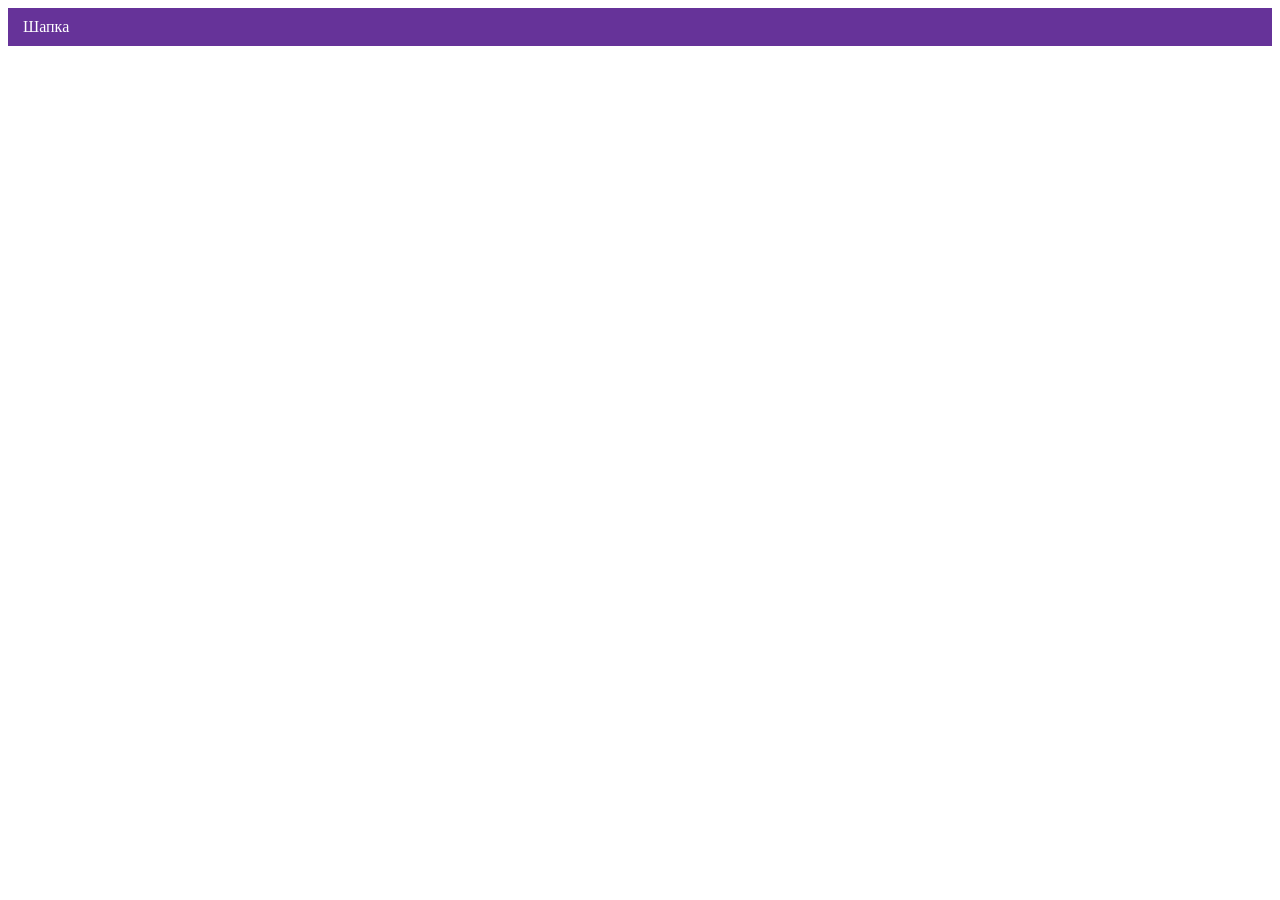
==== index.html @ b8a46896 "Deploying to gh-pages from @ Anni-spb/2275573-cat-energy-2@f23013dbd8aea785ad3dbda44187f0d406a1fa1e " ====
<!DOCTYPE html><html class="page" lang="ru"><head><meta charset="UTF-8"><title>Название проекта</title><meta name="viewport" content="width=device-width,initial-scale=1"><link rel="stylesheet" href="styles/styles.css"><script src="scripts/index.js" defer="defer"></script></head><body class="page__body"><header class="header">Шапка</header></body></html>
---- styles/styles.css ----
.header{color:#fff;background-color:#639;padding:10px 15px}
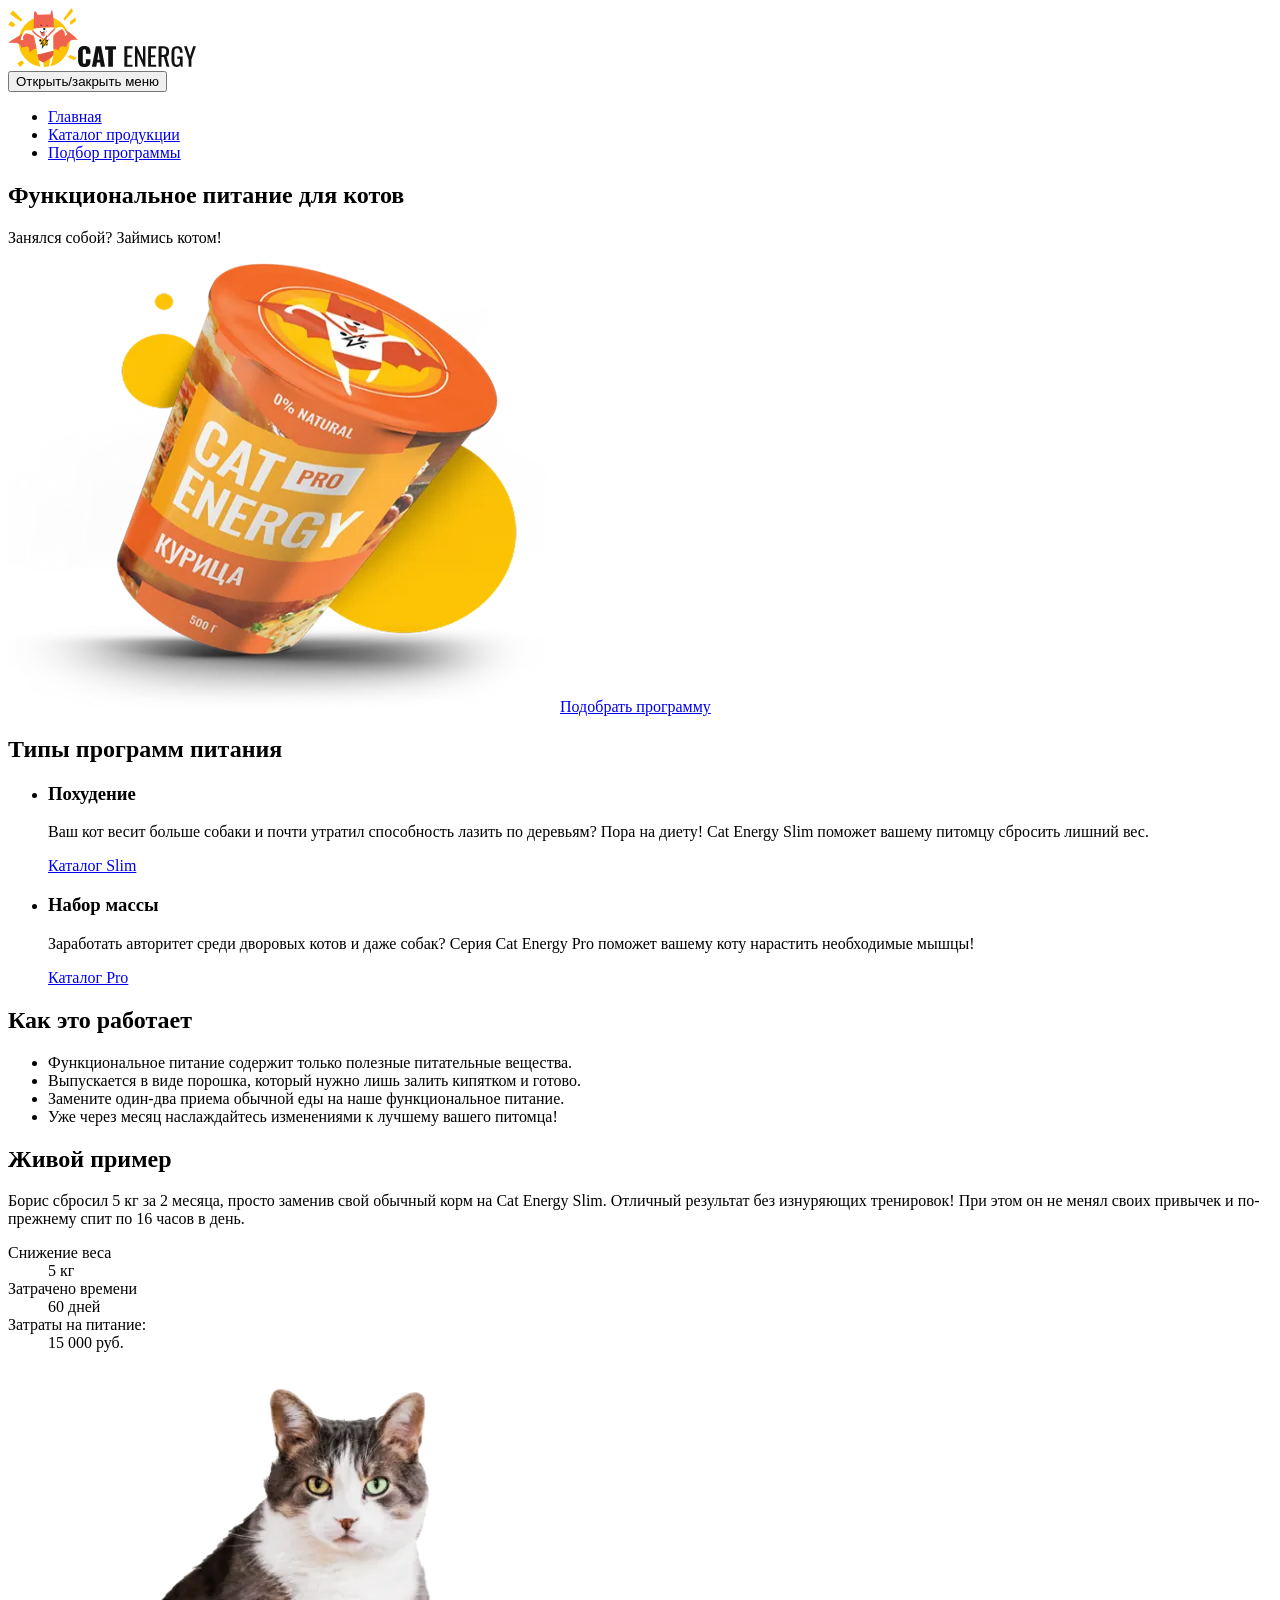
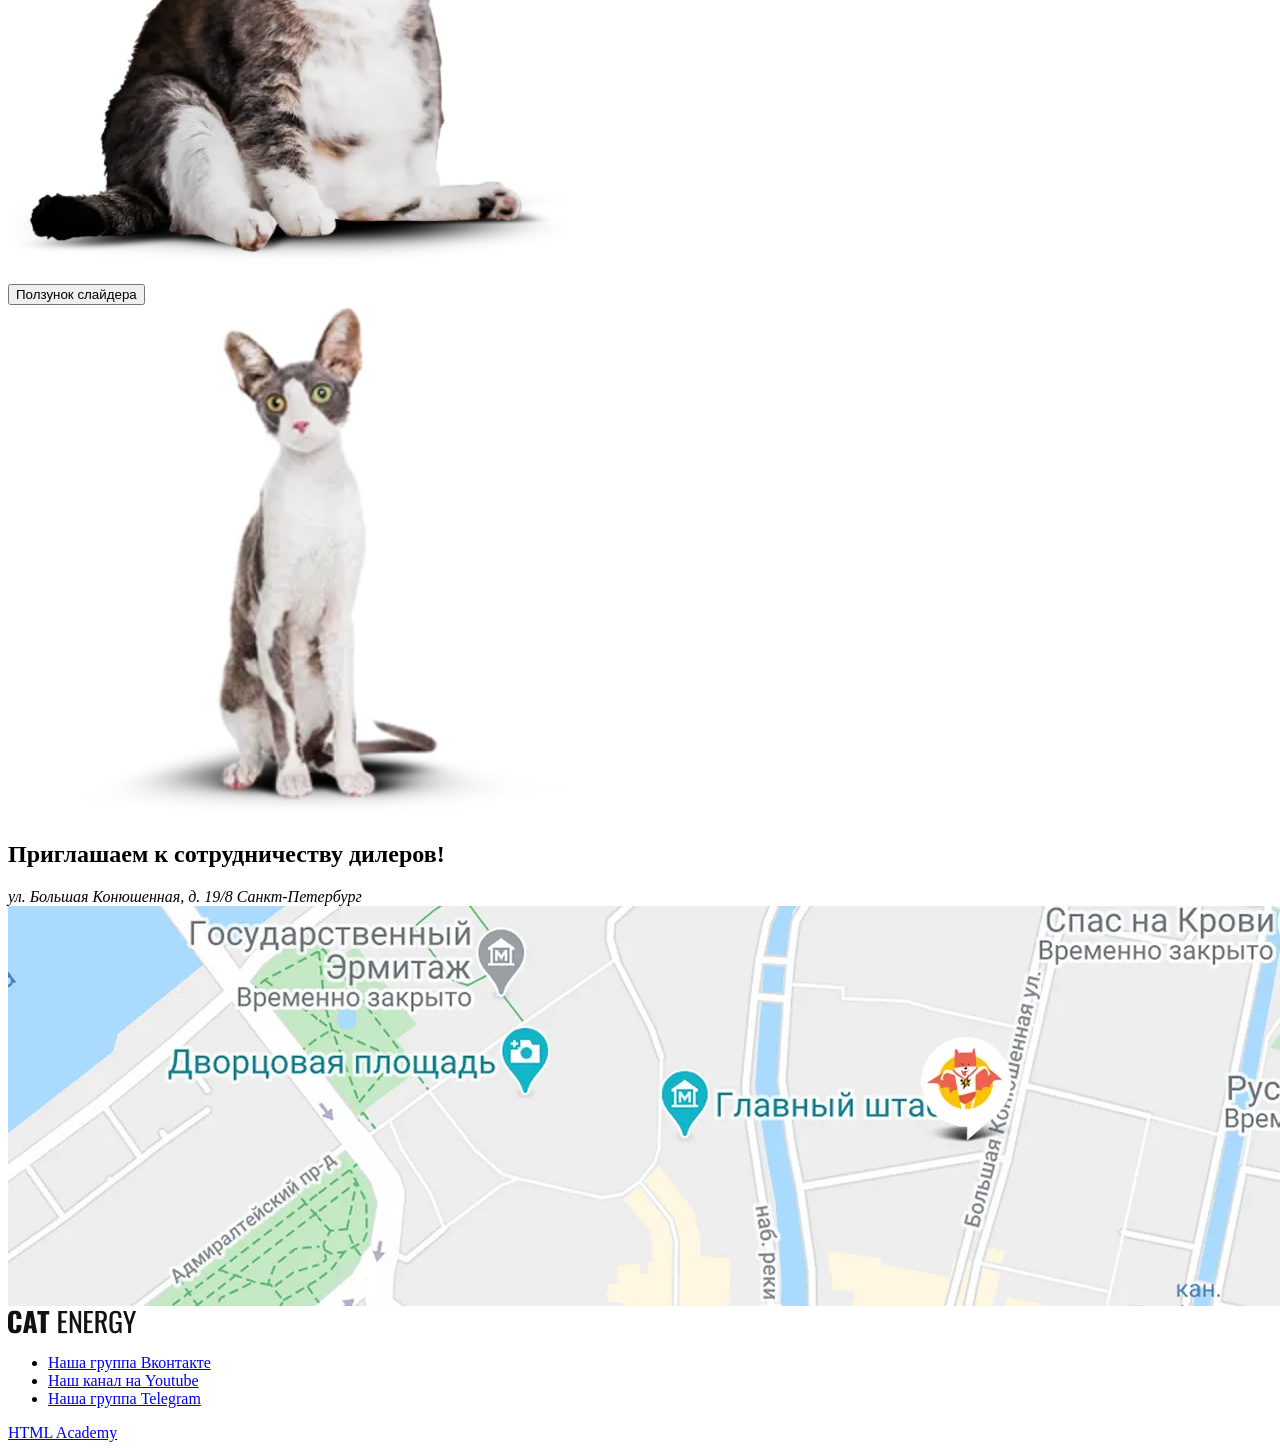
==== commit a00df7b9: "Deploying to gh-pages from @ Anni-spb/2275573-cat-energy-2@a3ca60385f4b1bd911d034e48afdeebf14bbbf94 " ====
--- a/index.html
+++ b/index.html
@@ -1 +1 @@
-<!DOCTYPE html><html class="page" lang="ru"><head><meta charset="UTF-8"><title>Название проекта</title><meta name="viewport" content="width=device-width,initial-scale=1"><link rel="stylesheet" href="styles/styles.css"><script src="scripts/index.js" defer="defer"></script></head><body class="page__body"><header class="header">Шапка</header></body></html>+<!DOCTYPE html><html class="page" lang="ru"><head><meta charset="UTF-8"><title>Кэт энерджи</title><meta name="viewport" content="width=device-width,initial-scale=1"><link rel="icon" href="favicon.ico" type="image/x-icon"><link rel="icon" href="favicons/icon.svg" type="image/svg+xml"><link rel="apple-touch-icon" href="favicons/apple.png"><link rel="manifest" href="manifest.webmanifest"><link rel="stylesheet" href="styles/styles.css"><script src="scripts/index.js" defer="defer"></script></head><body class="page__body"><header class="header"><a class="header__logo logo" href="index.html" aria-current="page"><picture><source media="(min-width:1280px)" srcset="./images/logo-desktop.svg" width="70" height="59" type="image/svg+xml"><source media="(min-width:768px)" srcset="./images/logo-tablet.svg" width="60" height="50" type="image/svg+xml"><img class="logo__img" src="./images/logo-mobile.svg" width="33" height="38" alt="Логотип"></picture><picture><source media="(min-width:1280px)" srcset="./images/logo-text.svg" width="118" height="21" type="image/svg+xml"><img class="logo__img logo__img--text" src="./images/logo-text.svg" width="101" height="18" alt="Cat Energy"></picture></a><nav class="nav container"><button class="nav__toggle" type="button"><span class="vissualy-hidden">Открыть/закрыть меню</span></button><ul class="nav__list"><li class="nav__item"><a class="nav__link nav__link--current" href="#">Главная</a></li><li class="nav__item"><a class="nav__link" href="catalog.html">Каталог продукции</a></li><li class="nav__item"><a class="nav__link" href="#">Подбор программы</a></li></ul></nav></header><main class="main"><section class="main__promo"><h1 class="main__title">Функциональное питание для котов</h1><p class="main__slogan">Занялся собой? Займись котом!</p><picture><source media="(min-width:1280px)" srcset="./images/promo/promo-desktop@1x.webp, ./images/promo/promo-desktop@2x.webp 2x" width="552" height="449" type="image/webp"><source media="(min-width:1280px)" srcset="./images/promo/promo-desktop@1x.png, ./images/promo/promo-desktop@2x.png 2x" width="552" height="449" type="image/png"><source media="(min-width:768px)" srcset="./images/promo/promo-tablet@1x.webp, ./images/promo/promo-tablet@2x.webp 2x" width="709" height="609" type="image/webp"><source media="(min-width:768px)" srcset="./images/promo/promo-tablet@1x.png, ./images/promo/promo-tablet@2x.png 2x" width="709" height="609" type="image/png"><source srcset="./images/hero/hero-img@1x.webp, ./images/hero/hero-img@2x.webp 2x" type="image/webp"><img class="main__promo-img" src="./images/hero/hero-img@1x.png" srcset="./images/hero/hero-img@2x.png 2x" width="280" height="270" alt="Пример продукции"></picture><a class="main__link" href="#">Подобрать программу</a></section><section class="programs"><h2 class="vissualy-hidden">Типы программ питания</h2><ul class="programs__list"><li class="programs__item programs__item--slim"><h3 class="programs__title">Похудение</h3><p class="programs__description">Ваш кот весит больше собаки и почти утратил способность лазить по деревьям? Пора на диету! Cat Energy Slim поможет вашему питомцу сбросить лишний вес.</p><a class="programs__link" href="#">Каталог Slim</a></li><li class="programs__item programs__item--pro"><h3 class="programs__title">Набор массы</h3><p class="programs__description">Заработать авторитет среди дворовых котов и даже собак? Серия Cat Energy Pro поможет вашему коту нарастить необходимые мышцы!</p><a class="programs__link" href="#">Каталог Pro</a></li></ul></section><section class="features"><h2 class="features__title">Как это работает</h2><ul class="features__list"><li class="features__item features__item--nutrition">Функциональное питание содержит только полезные питательные вещества.</li><li class="features__item features__item--cooking">Выпускается в виде порошка, который нужно лишь залить кипятком и готово.</li><li class="features__item features__item--usage">Замените один-два приема обычной еды на наше функциональное питание.</li><li class="features__item features__item--time">Уже через месяц наслаждайтесь изменениями к лучшему вашего питомца!</li></ul></section><section class="example"><h2 class="example__title">Живой пример</h2><p class="example__subtitle">Борис сбросил 5 кг за 2 месяца, просто заменив свой обычный корм на Cat Energy Slim. Отличный результат без изнуряющих тренировок! При этом он не менял своих привычек и по-прежнему спит по 16 часов в день.</p><dl class="example__list"><div class="example__item example__item--weight"><dt class="example__description example__description--weight">Снижение веса</dt><dd class="example__number example__number--weight">5 кг</dd></div><div class="example__item example__item--time"><dt class="example__description example__description--time">Затрачено времени</dt><dd class="example__number example__number--time">60 дней</dd></div><div class="example__item example__item--cost"><dt class="example__expenses">Затраты на питание:</dt><dd class="example__total">15 000 руб.</dd></div></dl><div class="example__slider slider"><picture><source media="(min-width:768px)" srcset="./images/slider/before-tablet@1x.webp, ./images/slider/before-tablet@2x.webp 2x" width="560" height="512" type="image/webp"><source media="(min-width:768px)" srcset="./images/slider/before-tablet@1x.png, ./images/slider/before-tablet@2x.png 2x" width="560" height="512" type="image/png"><source srcset="./images/slider/before@1x.webp, ./images/slider/before@2x.webp 2x" type="image/webp"><img class="slider__img slider__img--before" src="./images/slider/before@1x.png" srcset="./images/slider/before@2x.png 2x" width="280" height="256" alt="Кот до начала приема Cat energy"></picture><div class="slider__curtain"><button class="slider__thumb" type="button"><span class="visually-hidden">Ползунок слайдера</span></button></div><picture><source media="(min-width:768px)" srcset="./images/slider/after-tablet@1x.webp, ./images/slider/after-tablet@2x.webp 2x" width="560" height="512" type="image/webp"><source media="(min-width:768px)" srcset="./images/slider/after-tablet@1x.png, ./images/slider/after-tablet@2x.png 2x" width="560" height="512" type="image/png"><source srcset="./images/slider/after@1x.webp, ./images/slider/after@2x.webp 2x" type="image/webp"><img class="slider__img slider__img--after" src="./images/slider/after@1x.png" srcset="./images/slider/after@2x.png 2x" width="280" height="256" alt="Кот после приема Cat energy"></picture></div></section></main><footer class="footer"><div class="footer__contacts contacts"><div class="contacts__wrapper"><h2 class="contacts__title">Приглашаем к сотрудничеству дилеров!</h2><address class="contacts__address">ул. Большая Конюшенная, д. 19/8 Санкт-Петербург</address></div><picture><source media="(min-width:1280px)" srcset="./images/maps/maps-desktop@1x.webp, ./images/maps/maps-desktop@2x.webp 2x" width="1440" height="400" type="image/webp"><source media="(min-width:1280px)" srcset="./images/maps/maps-desktop@1x.jpg, ./images/maps/maps-desktop@2x.jpg 2x" width="1440" height="400" type="image/jpeg"><source media="(min-width:768px)" srcset="./images/maps/maps-tablet@1x.webp, ./images/maps/maps-tablet@2x.webp 2x" width="768" height="400" type="image/webp"><source media="(min-width:768px)" srcset="./images/maps/maps-tablet@1x.jpg, ./images/maps/maps-tablet@2x.jpg 2x" width="768" height="400" type="image/jpeg"><source srcset="./images/maps/maps@1x.webp, ./images/maps/maps@2x.webp 2x" type="image/webp"><img class="contacts__maps" src="./images/maps/maps@1x.jpg" srcset="./images/maps/maps@2x.jpg 2x" width="320" height="362" alt="Карта"></picture></div><div class="footer__wrapper container"><a class="footer__logo logo" href="index.html"><img class="logo__img" src="./images/logo-text.svg" width="128" height="24" alt="Cat Energy"></a><ul class="footer__social social-list"><li class="social-list__item"><a class="social-list__link social-list__link--vk" href="https://vk.com/htmlacademy" target="_blank" rel="noreferrer noopener"><span class="visually-hidden">Наша группа Вконтакте</span></a></li><li class="social-list__item"><a class="social-list__link social-list__link--youtube" href="https://www.youtube.com/user/htmlacademyru" target="_blank" rel="noreferrer noopener"><span class="visually-hidden">Наш канал на Youtube</span></a></li><li class="social-list__item"><a class="social-list__link social-list__link--telegram" href="https://t.me/htmlacademy" target="_blank" rel="noreferrer noopener"><span class="visually-hidden">Наша группа Telegram</span></a></li></ul><a class="footer__developer" href="https://htmlacademy.ru/intensive/adaptive" target="_blank" rel="noreferrer noopener"><span class="footer__developer-text">HTML Academy</span></a></div></footer></body></html>
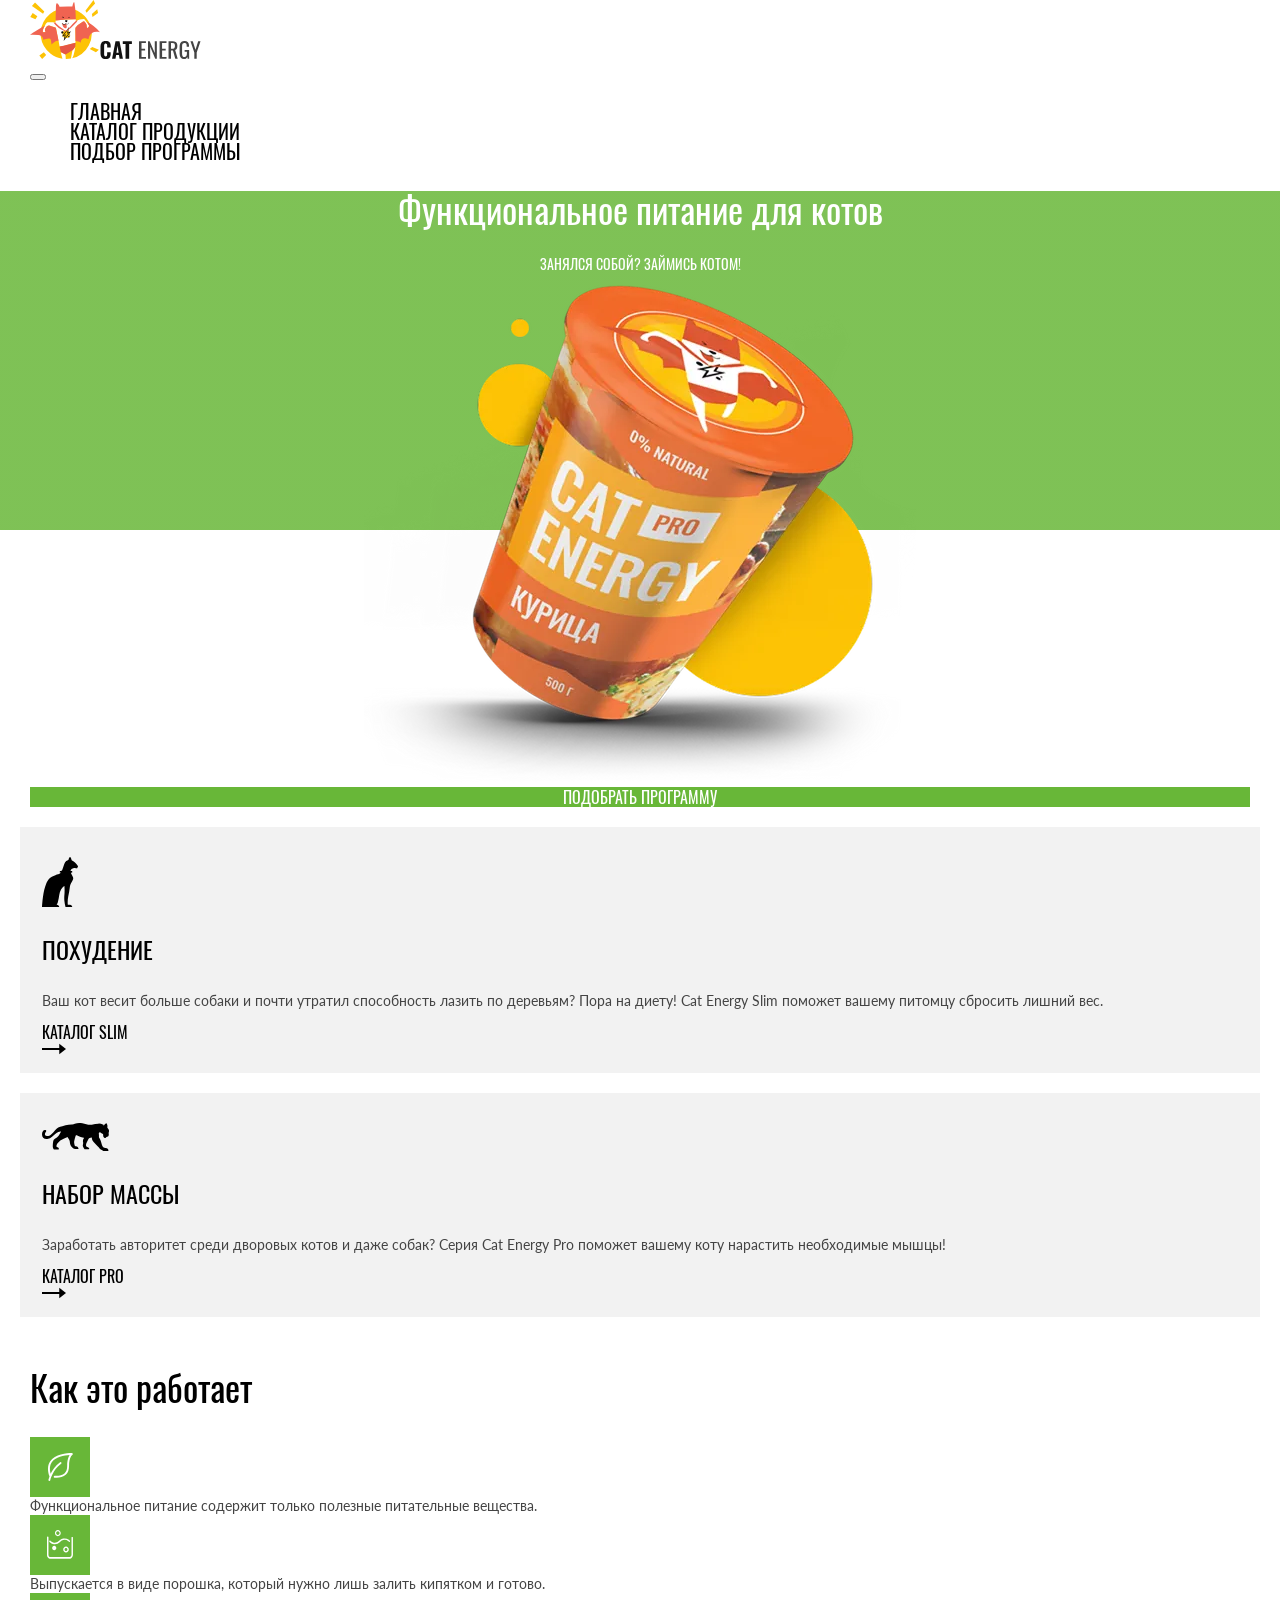
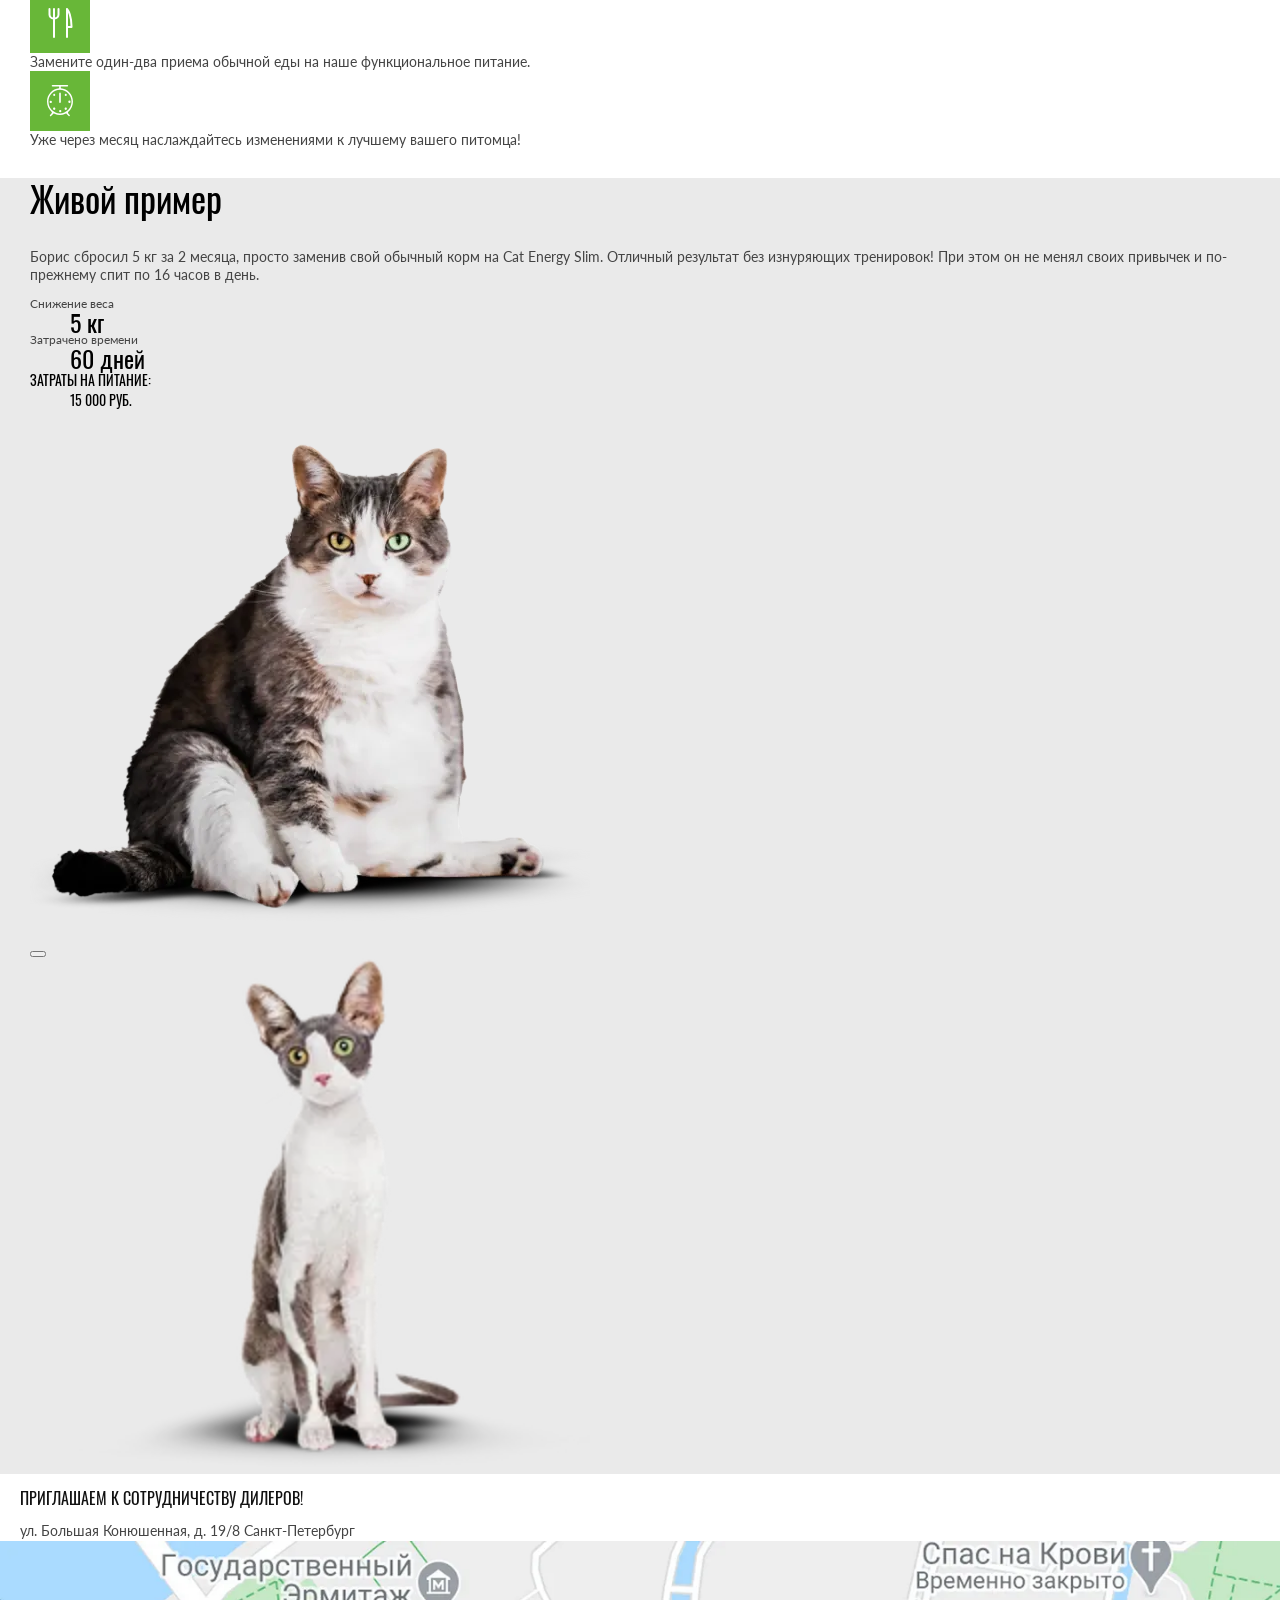
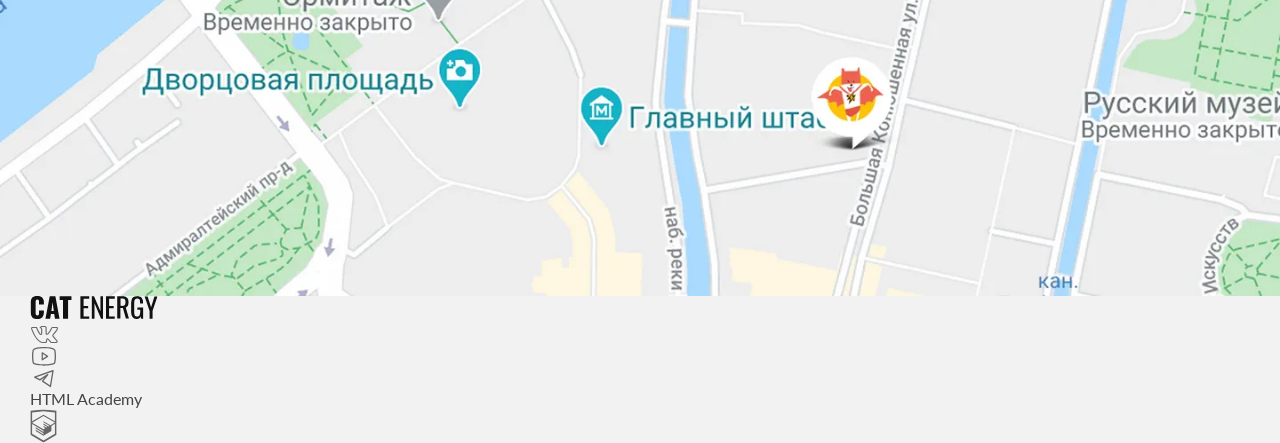
==== commit 7b40519e: "Deploying to gh-pages from @ Anni-spb/2275573-cat-energy-2@79d8346ab7a1d1c3d3f65e295c2cea8b4481f0d2 " ====
--- a/index.html
+++ b/index.html
@@ -1 +1 @@
-<!DOCTYPE html><html class="page" lang="ru"><head><meta charset="UTF-8"><title>Кэт энерджи</title><meta name="viewport" content="width=device-width,initial-scale=1"><link rel="icon" href="favicon.ico" type="image/x-icon"><link rel="icon" href="favicons/icon.svg" type="image/svg+xml"><link rel="apple-touch-icon" href="favicons/apple.png"><link rel="manifest" href="manifest.webmanifest"><link rel="stylesheet" href="styles/styles.css"><script src="scripts/index.js" defer="defer"></script></head><body class="page__body"><header class="header"><a class="header__logo logo" href="index.html" aria-current="page"><picture><source media="(min-width:1280px)" srcset="./images/logo-desktop.svg" width="70" height="59" type="image/svg+xml"><source media="(min-width:768px)" srcset="./images/logo-tablet.svg" width="60" height="50" type="image/svg+xml"><img class="logo__img" src="./images/logo-mobile.svg" width="33" height="38" alt="Логотип"></picture><picture><source media="(min-width:1280px)" srcset="./images/logo-text.svg" width="118" height="21" type="image/svg+xml"><img class="logo__img logo__img--text" src="./images/logo-text.svg" width="101" height="18" alt="Cat Energy"></picture></a><nav class="nav container"><button class="nav__toggle" type="button"><span class="vissualy-hidden">Открыть/закрыть меню</span></button><ul class="nav__list"><li class="nav__item"><a class="nav__link nav__link--current" href="#">Главная</a></li><li class="nav__item"><a class="nav__link" href="catalog.html">Каталог продукции</a></li><li class="nav__item"><a class="nav__link" href="#">Подбор программы</a></li></ul></nav></header><main class="main"><section class="main__promo"><h1 class="main__title">Функциональное питание для котов</h1><p class="main__slogan">Занялся собой? Займись котом!</p><picture><source media="(min-width:1280px)" srcset="./images/promo/promo-desktop@1x.webp, ./images/promo/promo-desktop@2x.webp 2x" width="552" height="449" type="image/webp"><source media="(min-width:1280px)" srcset="./images/promo/promo-desktop@1x.png, ./images/promo/promo-desktop@2x.png 2x" width="552" height="449" type="image/png"><source media="(min-width:768px)" srcset="./images/promo/promo-tablet@1x.webp, ./images/promo/promo-tablet@2x.webp 2x" width="709" height="609" type="image/webp"><source media="(min-width:768px)" srcset="./images/promo/promo-tablet@1x.png, ./images/promo/promo-tablet@2x.png 2x" width="709" height="609" type="image/png"><source srcset="./images/hero/hero-img@1x.webp, ./images/hero/hero-img@2x.webp 2x" type="image/webp"><img class="main__promo-img" src="./images/hero/hero-img@1x.png" srcset="./images/hero/hero-img@2x.png 2x" width="280" height="270" alt="Пример продукции"></picture><a class="main__link" href="#">Подобрать программу</a></section><section class="programs"><h2 class="vissualy-hidden">Типы программ питания</h2><ul class="programs__list"><li class="programs__item programs__item--slim"><h3 class="programs__title">Похудение</h3><p class="programs__description">Ваш кот весит больше собаки и почти утратил способность лазить по деревьям? Пора на диету! Cat Energy Slim поможет вашему питомцу сбросить лишний вес.</p><a class="programs__link" href="#">Каталог Slim</a></li><li class="programs__item programs__item--pro"><h3 class="programs__title">Набор массы</h3><p class="programs__description">Заработать авторитет среди дворовых котов и даже собак? Серия Cat Energy Pro поможет вашему коту нарастить необходимые мышцы!</p><a class="programs__link" href="#">Каталог Pro</a></li></ul></section><section class="features"><h2 class="features__title">Как это работает</h2><ul class="features__list"><li class="features__item features__item--nutrition">Функциональное питание содержит только полезные питательные вещества.</li><li class="features__item features__item--cooking">Выпускается в виде порошка, который нужно лишь залить кипятком и готово.</li><li class="features__item features__item--usage">Замените один-два приема обычной еды на наше функциональное питание.</li><li class="features__item features__item--time">Уже через месяц наслаждайтесь изменениями к лучшему вашего питомца!</li></ul></section><section class="example"><h2 class="example__title">Живой пример</h2><p class="example__subtitle">Борис сбросил 5 кг за 2 месяца, просто заменив свой обычный корм на Cat Energy Slim. Отличный результат без изнуряющих тренировок! При этом он не менял своих привычек и по-прежнему спит по 16 часов в день.</p><dl class="example__list"><div class="example__item example__item--weight"><dt class="example__description example__description--weight">Снижение веса</dt><dd class="example__number example__number--weight">5 кг</dd></div><div class="example__item example__item--time"><dt class="example__description example__description--time">Затрачено времени</dt><dd class="example__number example__number--time">60 дней</dd></div><div class="example__item example__item--cost"><dt class="example__expenses">Затраты на питание:</dt><dd class="example__total">15 000 руб.</dd></div></dl><div class="example__slider slider"><picture><source media="(min-width:768px)" srcset="./images/slider/before-tablet@1x.webp, ./images/slider/before-tablet@2x.webp 2x" width="560" height="512" type="image/webp"><source media="(min-width:768px)" srcset="./images/slider/before-tablet@1x.png, ./images/slider/before-tablet@2x.png 2x" width="560" height="512" type="image/png"><source srcset="./images/slider/before@1x.webp, ./images/slider/before@2x.webp 2x" type="image/webp"><img class="slider__img slider__img--before" src="./images/slider/before@1x.png" srcset="./images/slider/before@2x.png 2x" width="280" height="256" alt="Кот до начала приема Cat energy"></picture><div class="slider__curtain"><button class="slider__thumb" type="button"><span class="visually-hidden">Ползунок слайдера</span></button></div><picture><source media="(min-width:768px)" srcset="./images/slider/after-tablet@1x.webp, ./images/slider/after-tablet@2x.webp 2x" width="560" height="512" type="image/webp"><source media="(min-width:768px)" srcset="./images/slider/after-tablet@1x.png, ./images/slider/after-tablet@2x.png 2x" width="560" height="512" type="image/png"><source srcset="./images/slider/after@1x.webp, ./images/slider/after@2x.webp 2x" type="image/webp"><img class="slider__img slider__img--after" src="./images/slider/after@1x.png" srcset="./images/slider/after@2x.png 2x" width="280" height="256" alt="Кот после приема Cat energy"></picture></div></section></main><footer class="footer"><div class="footer__contacts contacts"><div class="contacts__wrapper"><h2 class="contacts__title">Приглашаем к сотрудничеству дилеров!</h2><address class="contacts__address">ул. Большая Конюшенная, д. 19/8 Санкт-Петербург</address></div><picture><source media="(min-width:1280px)" srcset="./images/maps/maps-desktop@1x.webp, ./images/maps/maps-desktop@2x.webp 2x" width="1440" height="400" type="image/webp"><source media="(min-width:1280px)" srcset="./images/maps/maps-desktop@1x.jpg, ./images/maps/maps-desktop@2x.jpg 2x" width="1440" height="400" type="image/jpeg"><source media="(min-width:768px)" srcset="./images/maps/maps-tablet@1x.webp, ./images/maps/maps-tablet@2x.webp 2x" width="768" height="400" type="image/webp"><source media="(min-width:768px)" srcset="./images/maps/maps-tablet@1x.jpg, ./images/maps/maps-tablet@2x.jpg 2x" width="768" height="400" type="image/jpeg"><source srcset="./images/maps/maps@1x.webp, ./images/maps/maps@2x.webp 2x" type="image/webp"><img class="contacts__maps" src="./images/maps/maps@1x.jpg" srcset="./images/maps/maps@2x.jpg 2x" width="320" height="362" alt="Карта"></picture></div><div class="footer__wrapper container"><a class="footer__logo logo" href="index.html"><img class="logo__img" src="./images/logo-text.svg" width="128" height="24" alt="Cat Energy"></a><ul class="footer__social social-list"><li class="social-list__item"><a class="social-list__link social-list__link--vk" href="https://vk.com/htmlacademy" target="_blank" rel="noreferrer noopener"><span class="visually-hidden">Наша группа Вконтакте</span></a></li><li class="social-list__item"><a class="social-list__link social-list__link--youtube" href="https://www.youtube.com/user/htmlacademyru" target="_blank" rel="noreferrer noopener"><span class="visually-hidden">Наш канал на Youtube</span></a></li><li class="social-list__item"><a class="social-list__link social-list__link--telegram" href="https://t.me/htmlacademy" target="_blank" rel="noreferrer noopener"><span class="visually-hidden">Наша группа Telegram</span></a></li></ul><a class="footer__developer" href="https://htmlacademy.ru/intensive/adaptive" target="_blank" rel="noreferrer noopener"><span class="footer__developer-text">HTML Academy</span></a></div></footer></body></html>+<!DOCTYPE html><html class="page" lang="ru"><head><meta charset="UTF-8"><title>Кэт энерджи</title><meta name="viewport" content="width=device-width,initial-scale=1"><link rel="icon" href="favicon.ico" type="image/x-icon"><link rel="icon" href="favicons/icon.svg" type="image/svg+xml"><link rel="apple-touch-icon" href="favicons/apple.png"><link rel="manifest" href="manifest.webmanifest"><link rel="stylesheet" href="styles/styles.css"><script src="scripts/index.js" defer="defer"></script></head><body class="page__body"><header class="header container"><a class="header__logo logo" href="index.html" aria-current="page"><picture><source media="(min-width:1280px)" srcset="./images/logo-desktop.svg" width="70" height="59" type="image/svg+xml"><source media="(min-width:768px)" srcset="./images/logo-tablet.svg" width="60" height="50" type="image/svg+xml"><img class="logo__img" src="./images/logo-mobile.svg" width="33" height="38" alt="Логотип"></picture><picture><source media="(min-width:768px)" srcset="./images/logo-text-tablet.svg" width="101" height="18" type="image/svg+xml"><img class="logo__img logo__img--text" src="./images/logo-text-mobile.svg" width="101" height="18" lang="en" alt="Cat Energy"></picture></a><nav class="nav"><button class="nav__toggle" type="button"><span class="visually-hidden">Открыть/закрыть меню</span></button><ul class="nav__list"><li class="nav__item"><a class="nav__link nav__link--current" href="#">Главная</a></li><li class="nav__item"><a class="nav__link" href="catalog.html">Каталог продукции</a></li><li class="nav__item"><a class="nav__link" href="#">Подбор программы</a></li></ul></nav></header><main class="page__main"><section class="promo"><div class="container"><h1 class="promo__title title">Функциональное питание для котов</h1><p class="promo__slogan">Занялся собой? Займись котом!</p><picture><source media="(min-width:1280px)" srcset="./images/promo/promo-desktop@1x.webp, ./images/promo/promo-desktop@2x.webp 2x" width="552" height="449" type="image/webp"><source media="(min-width:1280px)" srcset="./images/promo/promo-desktop@1x.png, ./images/promo/promo-desktop@2x.png 2x" width="552" height="449" type="image/png"><source media="(min-width:768px)" srcset="./images/promo/promo-tablet@1x.webp, ./images/promo/promo-tablet@2x.webp 2x" width="709" height="609" type="image/webp"><source media="(min-width:768px)" srcset="./images/promo/promo-tablet@1x.png, ./images/promo/promo-tablet@2x.png 2x" width="709" height="609" type="image/png"><source srcset="./images/promo/promo-mobile@1x.webp, ./images/promo/promo-mobile@2x.webp 2x" type="image/webp"><img class="promo__img" src="./images/promo/promo-mobile@1x.png" srcset="./images/promo/promo-mobile@2x.png 2x" width="280" height="270" alt="Пример продукции"></picture><a class="promo__link button" href="#">Подобрать программу</a></div></section><section class="programs container"><h2 class="visually-hidden">Типы программ питания</h2><ul class="programs__list"><li class="programs__item programs__item--slim"><h3 class="programs__title">Похудение</h3><p class="programs__description">Ваш кот весит больше собаки и почти утратил способность лазить по деревьям? Пора на диету! Cat Energy Slim поможет вашему питомцу сбросить лишний вес.</p><a class="programs__link" href="#">Каталог Slim</a></li><li class="programs__item programs__item--pro"><h3 class="programs__title">Набор массы</h3><p class="programs__description">Заработать авторитет среди дворовых котов и даже собак? Серия Cat Energy Pro поможет вашему коту нарастить необходимые мышцы!</p><a class="programs__link" href="#">Каталог Pro</a></li></ul></section><section class="features container"><h2 class="features__title">Как это работает</h2><ul class="features__list"><li class="features__item features__item--nutrition">Функциональное питание содержит только полезные питательные вещества.</li><li class="features__item features__item--cooking">Выпускается в виде порошка, который нужно лишь залить кипятком и готово.</li><li class="features__item features__item--usage">Замените один-два приема обычной еды на наше функциональное питание.</li><li class="features__item features__item--time">Уже через месяц наслаждайтесь изменениями к лучшему вашего питомца!</li></ul></section><section class="example"><div class="container"><h2 class="example__title">Живой пример</h2><p class="example__subtitle">Борис сбросил 5 кг за 2 месяца, просто заменив свой обычный корм на Cat Energy Slim. Отличный результат без изнуряющих тренировок! При этом он не менял своих привычек и по-прежнему спит по 16 часов в день.</p><dl class="example__list"><div class="example__item"><dt class="example__description">Снижение веса</dt><dd class="example__number">5 кг</dd></div><div class="example__item example__item--time"><dt class="example__description">Затрачено времени</dt><dd class="example__number">60 дней</dd></div><div class="example__item example__item--cost"><dt class="example__expenses">Затраты на питание:</dt><dd class="example__total">15 000 руб.</dd></div></dl><div class="example__slider slider"><picture><source media="(min-width:768px)" srcset="./images/slider/before-tablet@1x.webp, ./images/slider/before-tablet@2x.webp 2x" width="560" height="512" type="image/webp"><source media="(min-width:768px)" srcset="./images/slider/before-tablet@1x.png, ./images/slider/before-tablet@2x.png 2x" width="560" height="512" type="image/png"><source srcset="./images/slider/before-mobile@1x.webp, ./images/slider/before-mobile@2x.webp 2x" type="image/webp"><img class="slider__img slider__img--before" src="./images/slider/before-mobile@1x.png" srcset="./images/slider/before-mobile@2x.png 2x" width="280" height="256" alt="Кот до начала приема Cat energy"></picture><div class="slider__curtain"><button class="slider__thumb" type="button"><span class="visually-hidden">Ползунок слайдера</span></button></div><picture><source media="(min-width:768px)" srcset="./images/slider/after-tablet@1x.webp, ./images/slider/after-tablet@2x.webp 2x" width="560" height="512" type="image/webp"><source media="(min-width:768px)" srcset="./images/slider/after-tablet@1x.png, ./images/slider/after-tablet@2x.png 2x" width="560" height="512" type="image/png"><source srcset="./images/slider/after-mobile@1x.webp, ./images/slider/after-mobile@2x.webp 2x" type="image/webp"><img class="slider__img slider__img--after" src="./images/slider/after-mobile@1x.png" srcset="./images/slider/after-mobile@2x.png 2x" width="280" height="256" alt="Кот после приема Cat energy"></picture></div></div></section></main><footer class="footer"><div class="footer__contacts contacts"><div class="contacts__wrapper"><h2 class="contacts__title">Приглашаем к сотрудничеству дилеров!</h2><address class="contacts__address">ул. Большая Конюшенная, д. 19/8 Санкт-Петербург</address></div><picture><source media="(min-width:1280px)" srcset="./images/maps/maps-desktop@1x.webp, ./images/maps/maps-desktop@2x.webp 2x" width="1440" height="400" type="image/webp"><source media="(min-width:1280px)" srcset="./images/maps/maps-desktop@1x.jpg, ./images/maps/maps-desktop@2x.jpg 2x" width="1440" height="400" type="image/jpeg"><source media="(min-width:768px)" srcset="./images/maps/maps-tablet@1x.webp, ./images/maps/maps-tablet@2x.webp 2x" width="768" height="400" type="image/webp"><source media="(min-width:768px)" srcset="./images/maps/maps-tablet@1x.jpg, ./images/maps/maps-tablet@2x.jpg 2x" width="768" height="400" type="image/jpeg"><source srcset="./images/maps/maps-mobile@1x.webp, ./images/maps/maps-mobile@2x.webp 2x" type="image/webp"><img class="contacts__maps" src="./images/maps/maps-mobile@1x.jpg" srcset="./images/maps/maps-mobile@2x.jpg 2x" width="320" height="362" alt="Карта"></picture></div><div class="footer__wrapper container"><a class="footer__logo logo" href="index.html"><img class="logo__img" src="./images/logo-text.svg" width="128" height="24" alt="Cat Energy"></a><ul class="footer__social social"><li class="social__item"><a class="social__link social__link--vk" href="https://vk.com/htmlacademy" target="_blank" rel="noreferrer noopener"><span class="visually-hidden">Наша группа Вконтакте</span></a></li><li class="social__item"><a class="social__link social__link--youtube" href="https://www.youtube.com/user/htmlacademyru" target="_blank" rel="noreferrer noopener"><span class="visually-hidden">Наш канал на Youtube</span></a></li><li class="social__item"><a class="social__link social__link--telegram" href="https://t.me/htmlacademy" target="_blank" rel="noreferrer noopener"><span class="visually-hidden">Наша группа Telegram</span></a></li></ul><a class="footer__developer" href="https://htmlacademy.ru/intensive/adaptive" target="_blank" rel="noreferrer noopener"><span class="footer__developer-text">HTML Academy</span></a></div></footer></body></html>
--- a/styles/styles.css
+++ b/styles/styles.css
@@ -0,0 +1 @@
+*,:before,:after{box-sizing:border-box}img{object-fit:contain;max-width:100%;height:auto}.container{margin:0 auto;padding:0 20px}@media screen and (width>=768px){.container{padding:0 30px}}@font-face{font-family:Lato;font-weight:400;font-style:normal;font-display:swap;src:url(../fonts/lato/Lato-Regular.woff2)format("woff2")}@font-face{font-family:Oswald;font-weight:400;font-style:normal;font-display:swap;src:url(../fonts/oswald/oswaldregular.woff2)format("woff2")}.visually-hidden{white-space:nowrap;clip:rect(0 0 0 0);-webkit-clip-path:inset(100%);clip-path:inset(100%);border:0;width:1px;height:1px;margin:-1px;padding:0;position:absolute;overflow:hidden}.button{text-align:center;color:#fff;text-transform:uppercase;background-color:#68b738;border:none;font-family:Oswald,Arial,sans-serif;font-size:16px;line-height:20px;text-decoration:none;display:block}.button--secondary{color:#444;background-color:#f2f2f2}.title{color:#000;font-family:Oswald,Arial,sans-serif;font-size:36px;font-weight:400;line-height:36px}.page__body{color:#444;background-color:#fff;margin:0;font-family:Lato,Arial,sans-serif;font-size:14px;font-weight:400;line-height:18px}.footer__wrapper{background-color:#f2f2f2}.footer__developer{color:inherit;text-decoration:none}.footer__developer:after{content:"";background-color:#666;width:27px;height:34px;display:block;-webkit-mask-image:url(../icons/stack.svg#logo-htmlacademy);mask-image:url(../icons/stack.svg#logo-htmlacademy)}.footer__developer-text{font-size:16px;line-height:20px}.header{background-color:#0000}.promo{color:#fff;text-align:center;background:linear-gradient(#68b738d9 55%,#fff 55%);font-family:Oswald,Arial,sans-serif}.promo__slogan{text-transform:uppercase;font-size:14px;line-height:14px}.promo__title{color:inherit}.nav__list{text-transform:uppercase;font-family:Oswald,Arial,sans-serif;font-size:20px;font-style:normal;font-weight:400;line-height:20px;list-style:none}.nav__link{color:#000;text-decoration:none}.programs{padding:20px}.programs__list{flex-direction:column;gap:20px;margin:0;padding:0;list-style:none;display:flex}.programs__item{background-color:#f2f2f2;padding:30px 33px 18px 22px}.programs__item:before{content:"";background-position:0 0;background-repeat:no-repeat;background-size:contain;display:block}.programs__item--slim:before{background-image:url(../icons/stack.svg#cat-slim);width:36px;height:50px}.programs__item--pro:before{background-image:url(../icons/stack.svg#cat-pro);width:67px;height:28px}.programs__title{color:#000;text-transform:uppercase;font-family:Oswald,Arial,sans-serif;font-size:24px;font-weight:400;line-height:37px}.programs__link{color:#000;text-transform:uppercase;font-family:Oswald,Arial,sans-serif;font-size:16px;line-height:16px;text-decoration:none}.programs__link:after{content:"";background-image:url(../icons/stack.svg#icon-arrow);background-position:100%;background-repeat:no-repeat;background-size:32px 12px;width:24px;height:12px;display:block}.features__title{color:#000;font-family:Oswald,Arial,sans-serif;font-size:36px;font-weight:400;line-height:40px}.features__list{margin:0;padding:0;list-style:none}.features__item:before{content:"";background-color:#68b738;background-position:50%;background-repeat:no-repeat;width:60px;height:60px;display:block}.features__item--nutrition:before{background-image:url(../icons/stack.svg#icon-leaf);background-size:30px 32px}.features__item--cooking:before{background-image:url(../icons/stack.svg#icon-water);background-size:26px 29px}.features__item--usage:before{background-image:url(../icons/stack.svg#icon-eat);background-size:25px 30px}.features__item--time:before{background-image:url(../icons/stack.svg#icon-watch);background-size:26px 50px}.example{background-color:#eaeaea}.example__title{color:#000;font-family:Oswald,Arial,sans-serif;font-size:36px;font-weight:400;line-height:40px}.example__number{color:#000;font-family:Oswald,Arial,sans-serif;font-size:24px;line-height:24px}.example__description{font-size:12px;line-height:100%}.example__expenses,.example__total{color:#000;text-transform:uppercase;font-family:Oswald,Arial,sans-serif;font-size:14px;line-height:20px}.contacts__wrapper{margin:0 auto;padding:0 20px}.contacts__wrapper--inner{background-color:#f2f2f2}.contacts__title{color:#111;text-transform:uppercase;font-family:Oswald,Arial,sans-serif;font-size:16px;font-weight:400;line-height:20px}.contacts__address{font-size:14px;font-style:normal;line-height:20px}.contacts__maps{margin:0 auto;display:block}.social{margin:0;padding:0;list-style:none}.social__link{width:28px;height:22px;display:block}.social__link:before{content:"";background-color:#666;width:100%;height:100%;display:block}.social__link--vk:before{-webkit-mask-image:url(../icons/stack.svg#icon-vk);mask-image:url(../icons/stack.svg#icon-vk)}.social__link--telegram:before{-webkit-mask-image:url(../icons/stack.svg#icon-telegram);mask-image:url(../icons/stack.svg#icon-telegram)}.social__link--youtube:before{-webkit-mask-image:url(../icons/stack.svg#icon-youtube);mask-image:url(../icons/stack.svg#icon-youtube)}.catalog__list{margin:0;padding:0;list-style:none}.card__title{color:#222;text-transform:uppercase;font-family:Oswald,Arial,sans-serif;font-size:16px;font-weight:400;line-height:20px}.card--special{text-align:center;padding-block:25px}.card--special:before{content:"";margin-inline:auto;background-color:#d3d3d3;width:30px;height:30px;margin-bottom:23px;display:inline-block;-webkit-mask-image:url(../icons/stack.svg#icon-plus);mask-image:url(../icons/stack.svg#icon-plus)}.card--special .card__title{color:#111}.card__link{text-decoration:none}.card__link-img{justify-content:center;align-items:center;min-height:107px;display:flex}.card__img{width:100%}.card__details{font-size:12px;line-height:16px}.additional__list{margin:0;padding:0;list-style:none}.additional__title,.subscription__title{color:#000;font-family:Oswald,Arial,sans-serif;font-size:24px;font-weight:400;line-height:24px}.subscription__text{color:#000;text-align:center;font-family:Oswald,Arial,sans-serif;font-size:16px;line-height:24px}.subscription__input{width:100%;padding:13px}.subscription__input::placeholder{text-transform:uppercase;color:#444;font-family:Oswald,Arial,sans-serif;font-size:20px;line-height:20px}
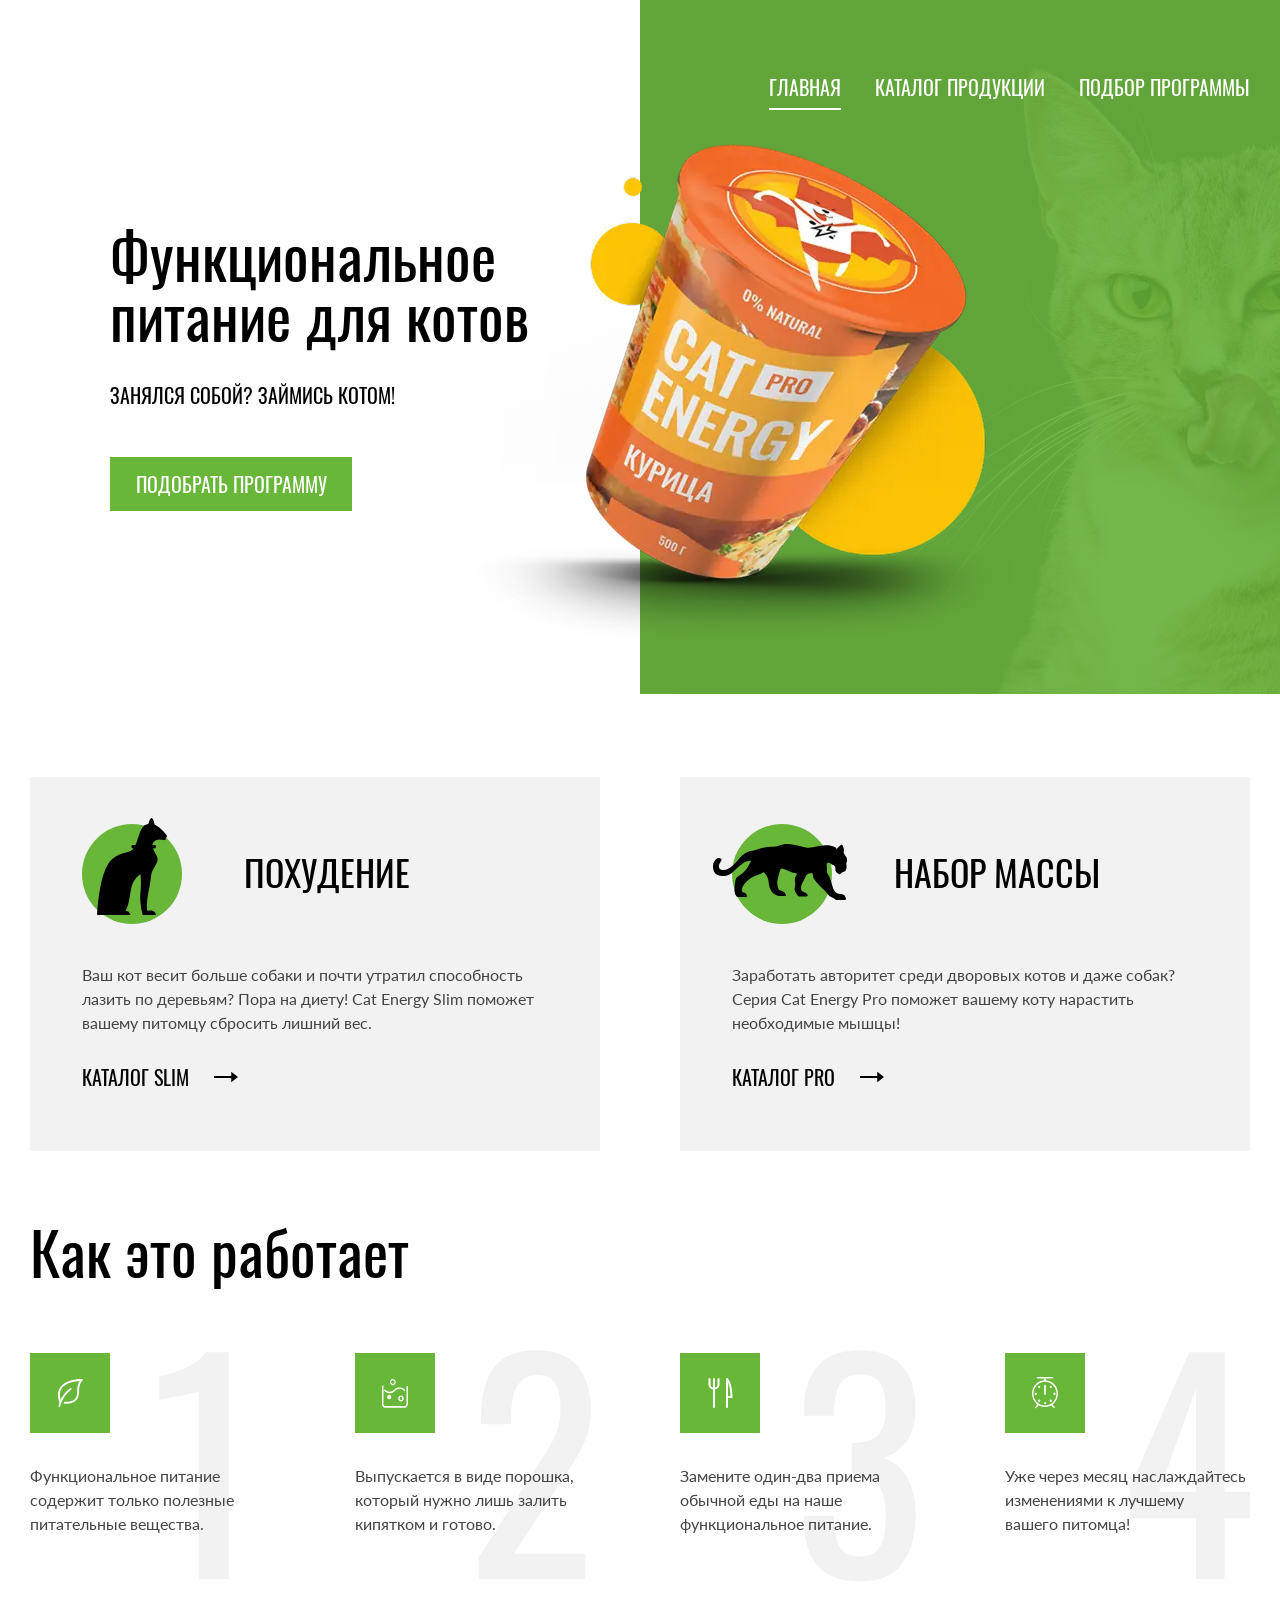
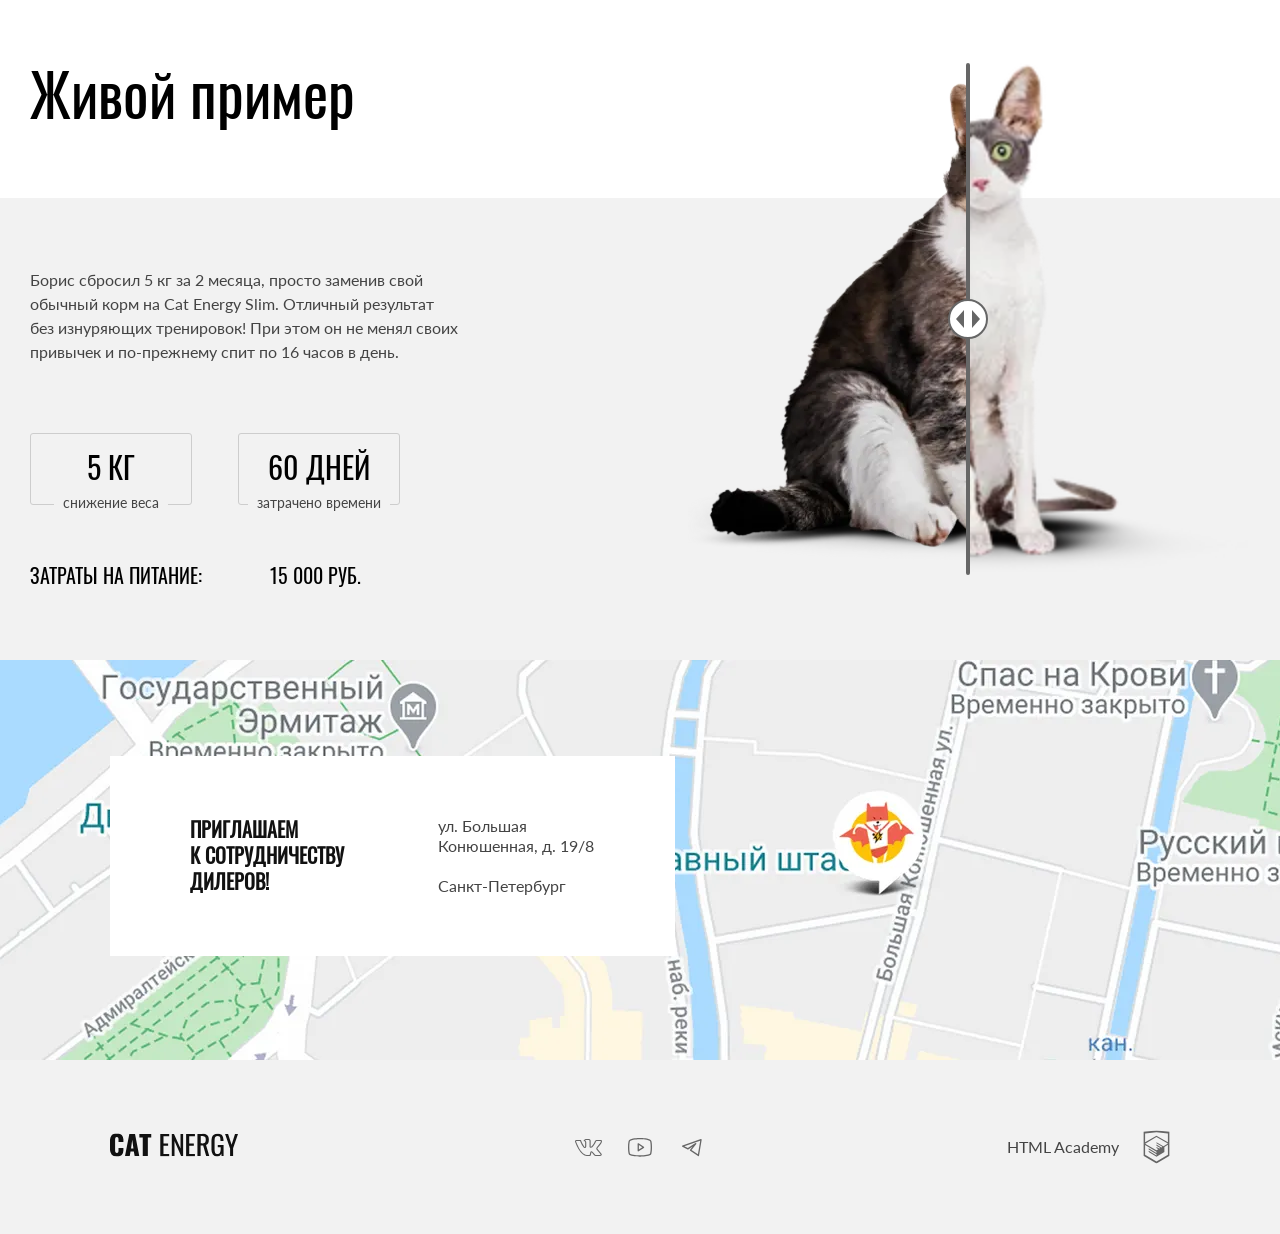
==== commit 5535c36f: "Deploying to gh-pages from @ Anni-spb/2275573-cat-energy-2@70a97a3ac626e6deb462e5c92d63c2fbecc35263 " ====
--- a/index.html
+++ b/index.html
@@ -1 +1 @@
-<!DOCTYPE html><html class="page" lang="ru"><head><meta charset="UTF-8"><title>Кэт энерджи</title><meta name="viewport" content="width=device-width,initial-scale=1"><link rel="icon" href="favicon.ico" type="image/x-icon"><link rel="icon" href="favicons/icon.svg" type="image/svg+xml"><link rel="apple-touch-icon" href="favicons/apple.png"><link rel="manifest" href="manifest.webmanifest"><link rel="stylesheet" href="styles/styles.css"><script src="scripts/index.js" defer="defer"></script></head><body class="page__body"><header class="header container"><a class="header__logo logo" href="index.html" aria-current="page"><picture><source media="(min-width:1280px)" srcset="./images/logo-desktop.svg" width="70" height="59" type="image/svg+xml"><source media="(min-width:768px)" srcset="./images/logo-tablet.svg" width="60" height="50" type="image/svg+xml"><img class="logo__img" src="./images/logo-mobile.svg" width="33" height="38" alt="Логотип"></picture><picture><source media="(min-width:768px)" srcset="./images/logo-text-tablet.svg" width="101" height="18" type="image/svg+xml"><img class="logo__img logo__img--text" src="./images/logo-text-mobile.svg" width="101" height="18" lang="en" alt="Cat Energy"></picture></a><nav class="nav"><button class="nav__toggle" type="button"><span class="visually-hidden">Открыть/закрыть меню</span></button><ul class="nav__list"><li class="nav__item"><a class="nav__link nav__link--current" href="#">Главная</a></li><li class="nav__item"><a class="nav__link" href="catalog.html">Каталог продукции</a></li><li class="nav__item"><a class="nav__link" href="#">Подбор программы</a></li></ul></nav></header><main class="page__main"><section class="promo"><div class="container"><h1 class="promo__title title">Функциональное питание для котов</h1><p class="promo__slogan">Занялся собой? Займись котом!</p><picture><source media="(min-width:1280px)" srcset="./images/promo/promo-desktop@1x.webp, ./images/promo/promo-desktop@2x.webp 2x" width="552" height="449" type="image/webp"><source media="(min-width:1280px)" srcset="./images/promo/promo-desktop@1x.png, ./images/promo/promo-desktop@2x.png 2x" width="552" height="449" type="image/png"><source media="(min-width:768px)" srcset="./images/promo/promo-tablet@1x.webp, ./images/promo/promo-tablet@2x.webp 2x" width="709" height="609" type="image/webp"><source media="(min-width:768px)" srcset="./images/promo/promo-tablet@1x.png, ./images/promo/promo-tablet@2x.png 2x" width="709" height="609" type="image/png"><source srcset="./images/promo/promo-mobile@1x.webp, ./images/promo/promo-mobile@2x.webp 2x" type="image/webp"><img class="promo__img" src="./images/promo/promo-mobile@1x.png" srcset="./images/promo/promo-mobile@2x.png 2x" width="280" height="270" alt="Пример продукции"></picture><a class="promo__link button" href="#">Подобрать программу</a></div></section><section class="programs container"><h2 class="visually-hidden">Типы программ питания</h2><ul class="programs__list"><li class="programs__item programs__item--slim"><h3 class="programs__title">Похудение</h3><p class="programs__description">Ваш кот весит больше собаки и почти утратил способность лазить по деревьям? Пора на диету! Cat Energy Slim поможет вашему питомцу сбросить лишний вес.</p><a class="programs__link" href="#">Каталог Slim</a></li><li class="programs__item programs__item--pro"><h3 class="programs__title">Набор массы</h3><p class="programs__description">Заработать авторитет среди дворовых котов и даже собак? Серия Cat Energy Pro поможет вашему коту нарастить необходимые мышцы!</p><a class="programs__link" href="#">Каталог Pro</a></li></ul></section><section class="features container"><h2 class="features__title">Как это работает</h2><ul class="features__list"><li class="features__item features__item--nutrition">Функциональное питание содержит только полезные питательные вещества.</li><li class="features__item features__item--cooking">Выпускается в виде порошка, который нужно лишь залить кипятком и готово.</li><li class="features__item features__item--usage">Замените один-два приема обычной еды на наше функциональное питание.</li><li class="features__item features__item--time">Уже через месяц наслаждайтесь изменениями к лучшему вашего питомца!</li></ul></section><section class="example"><div class="container"><h2 class="example__title">Живой пример</h2><p class="example__subtitle">Борис сбросил 5 кг за 2 месяца, просто заменив свой обычный корм на Cat Energy Slim. Отличный результат без изнуряющих тренировок! При этом он не менял своих привычек и по-прежнему спит по 16 часов в день.</p><dl class="example__list"><div class="example__item"><dt class="example__description">Снижение веса</dt><dd class="example__number">5 кг</dd></div><div class="example__item example__item--time"><dt class="example__description">Затрачено времени</dt><dd class="example__number">60 дней</dd></div><div class="example__item example__item--cost"><dt class="example__expenses">Затраты на питание:</dt><dd class="example__total">15 000 руб.</dd></div></dl><div class="example__slider slider"><picture><source media="(min-width:768px)" srcset="./images/slider/before-tablet@1x.webp, ./images/slider/before-tablet@2x.webp 2x" width="560" height="512" type="image/webp"><source media="(min-width:768px)" srcset="./images/slider/before-tablet@1x.png, ./images/slider/before-tablet@2x.png 2x" width="560" height="512" type="image/png"><source srcset="./images/slider/before-mobile@1x.webp, ./images/slider/before-mobile@2x.webp 2x" type="image/webp"><img class="slider__img slider__img--before" src="./images/slider/before-mobile@1x.png" srcset="./images/slider/before-mobile@2x.png 2x" width="280" height="256" alt="Кот до начала приема Cat energy"></picture><div class="slider__curtain"><button class="slider__thumb" type="button"><span class="visually-hidden">Ползунок слайдера</span></button></div><picture><source media="(min-width:768px)" srcset="./images/slider/after-tablet@1x.webp, ./images/slider/after-tablet@2x.webp 2x" width="560" height="512" type="image/webp"><source media="(min-width:768px)" srcset="./images/slider/after-tablet@1x.png, ./images/slider/after-tablet@2x.png 2x" width="560" height="512" type="image/png"><source srcset="./images/slider/after-mobile@1x.webp, ./images/slider/after-mobile@2x.webp 2x" type="image/webp"><img class="slider__img slider__img--after" src="./images/slider/after-mobile@1x.png" srcset="./images/slider/after-mobile@2x.png 2x" width="280" height="256" alt="Кот после приема Cat energy"></picture></div></div></section></main><footer class="footer"><div class="footer__contacts contacts"><div class="contacts__wrapper"><h2 class="contacts__title">Приглашаем к сотрудничеству дилеров!</h2><address class="contacts__address">ул. Большая Конюшенная, д. 19/8 Санкт-Петербург</address></div><picture><source media="(min-width:1280px)" srcset="./images/maps/maps-desktop@1x.webp, ./images/maps/maps-desktop@2x.webp 2x" width="1440" height="400" type="image/webp"><source media="(min-width:1280px)" srcset="./images/maps/maps-desktop@1x.jpg, ./images/maps/maps-desktop@2x.jpg 2x" width="1440" height="400" type="image/jpeg"><source media="(min-width:768px)" srcset="./images/maps/maps-tablet@1x.webp, ./images/maps/maps-tablet@2x.webp 2x" width="768" height="400" type="image/webp"><source media="(min-width:768px)" srcset="./images/maps/maps-tablet@1x.jpg, ./images/maps/maps-tablet@2x.jpg 2x" width="768" height="400" type="image/jpeg"><source srcset="./images/maps/maps-mobile@1x.webp, ./images/maps/maps-mobile@2x.webp 2x" type="image/webp"><img class="contacts__maps" src="./images/maps/maps-mobile@1x.jpg" srcset="./images/maps/maps-mobile@2x.jpg 2x" width="320" height="362" alt="Карта"></picture></div><div class="footer__wrapper container"><a class="footer__logo logo" href="index.html"><img class="logo__img" src="./images/logo-text.svg" width="128" height="24" alt="Cat Energy"></a><ul class="footer__social social"><li class="social__item"><a class="social__link social__link--vk" href="https://vk.com/htmlacademy" target="_blank" rel="noreferrer noopener"><span class="visually-hidden">Наша группа Вконтакте</span></a></li><li class="social__item"><a class="social__link social__link--youtube" href="https://www.youtube.com/user/htmlacademyru" target="_blank" rel="noreferrer noopener"><span class="visually-hidden">Наш канал на Youtube</span></a></li><li class="social__item"><a class="social__link social__link--telegram" href="https://t.me/htmlacademy" target="_blank" rel="noreferrer noopener"><span class="visually-hidden">Наша группа Telegram</span></a></li></ul><a class="footer__developer" href="https://htmlacademy.ru/intensive/adaptive" target="_blank" rel="noreferrer noopener"><span class="footer__developer-text">HTML Academy</span></a></div></footer></body></html>+<!DOCTYPE html><html class="page" lang="ru"><head><meta charset="UTF-8"><title>Кэт энерджи</title><meta name="viewport" content="width=device-width,initial-scale=1"><link rel="icon" href="favicon.ico" type="image/x-icon"><link rel="icon" href="favicons/icon.svg" type="image/svg+xml"><link rel="apple-touch-icon" href="favicons/apple.png"><link rel="manifest" href="manifest.webmanifest"><link rel="stylesheet" href="styles/styles.css"><script src="scripts/index.js" defer="defer"></script></head><body class="page__body"><header class="header container"><a class="header__logo logo" href="index.html" aria-current="page"><picture><source media="(min-width:1280px)" srcset="./images/logo-desktop.svg" width="70" height="59" type="image/svg+xml"><source media="(min-width:768px)" srcset="./images/logo-tablet.svg" width="60" height="50" type="image/svg+xml"><img class="logo__img" src="./images/logo-mobile.svg" width="33" height="38" alt="Логотип"></picture><picture><source media="(min-width:768px)" srcset="./images/logo-text-tablet.svg" width="101" height="18" type="image/svg+xml"><img class="logo__text" src="./images/logo-text-mobile.svg" width="101" height="18" lang="en" alt="Cat Energy"></picture></a><nav class="header__nav nav nav--nojs"><button class="nav__toggle" type="button"><span class="visually-hidden">Открыть/закрыть меню</span></button><ul class="nav__list"><li class="nav__item"><a class="nav__link nav__link--light nav__link--current" href="#">Главная</a></li><li class="nav__item"><a class="nav__link nav__link--light" href="catalog.html">Каталог продукции</a></li><li class="nav__item"><a class="nav__link nav__link--light" href="#">Подбор программы</a></li></ul></nav></header><main class="page__main main"><section class="main__promo promo"><div class="promo__wrapper container"><h1 class="promo__title">Функциональное<br>питание для котов</h1><p class="promo__slogan">Занялся собой? Займись котом!</p><picture><source media="(min-width:1280px)" srcset="./images/promo/promo-desktop@1x.webp, ./images/promo/promo-desktop@2x.webp 2x" width="552" height="499" type="image/webp"><source media="(min-width:1280px)" srcset="./images/promo/promo-desktop@1x.png, ./images/promo/promo-desktop@2x.png 2x" width="552" height="499" type="image/png"><source media="(min-width:768px)" srcset="./images/promo/promo-tablet@1x.webp, ./images/promo/promo-tablet@2x.webp 2x" width="709" height="609" type="image/webp"><source media="(min-width:768px)" srcset="./images/promo/promo-tablet@1x.png, ./images/promo/promo-tablet@2x.png 2x" width="709" height="609" type="image/png"><source srcset="./images/promo/promo-mobile@1x.webp, ./images/promo/promo-mobile@2x.webp 2x" type="image/webp" width="280" height="270"><img class="promo__img" src="./images/promo/promo-mobile@1x.png" srcset="./images/promo/promo-mobile@2x.png 2x" width="280" height="270" alt="Пример продукции Cat Energy: баночка со вкусом курицы"></picture><a class="promo__link button button--primary" href="#">Подобрать программу</a></div></section><section class="main__programs programs container"><h2 class="visually-hidden">Типы программ питания</h2><ul class="programs__list"><li class="programs__item programs__item--slim"><h3 class="programs__title">Похудение</h3><p class="programs__description">Ваш кот весит больше собаки и почти утратил способность лазить по деревьям? Пора на диету! Cat Energy Slim поможет вашему питомцу сбросить лишний вес.</p><a class="programs__link" href="#">Каталог Slim</a></li><li class="programs__item programs__item--pro"><h3 class="programs__title">Набор массы</h3><p class="programs__description">Заработать авторитет среди дворовых котов и даже собак? Серия Cat Energy Pro поможет вашему коту нарастить необходимые мышцы!</p><a class="programs__link" href="#">Каталог Pro</a></li></ul></section><section class="main__features features container"><h2 class="features__title">Как это работает</h2><ul class="features__list"><li class="features__item features__item--nutrition">Функциональное питание содержит только полезные питательные вещества.</li><li class="features__item features__item--cooking">Выпускается в виде порошка, который нужно лишь залить кипятком и готово.</li><li class="features__item features__item--usage">Замените один-два приема обычной еды на наше функциональное питание.</li><li class="features__item features__item--time">Уже через месяц наслаждайтесь изменениями к лучшему вашего&nbsp;питомца!</li></ul></section><section class="main__example example"><div class="example__container container"><h2 class="example__title">Живой пример</h2><p class="example__text">Борис сбросил 5 кг за 2 месяца, просто заменив свой обычный корм на Cat Energy Slim. Отличный результат без&nbsp;изнуряющих тренировок! При этом он не менял своих привычек и по-прежнему спит по 16 часов в день.</p><div class="example__wrapper"><dl class="example__list"><div class="example__statistics-wrapper"><dt class="example__number">5 кг</dt><dd class="example__description">снижение веса</dd></div><div class="example__statistics-wrapper"><dt class="example__number">60 дней</dt><dd class="example__description">затрачено времени</dd></div></dl><p class="example__cost">Затраты на питание: <span class="example__cost-value">15 000 руб.</span></p></div><div class="example__slider slider"><div class="slider__img-before"><picture><source media="(min-width:768px)" srcset="./images/slider/before-tablet@1x.webp, ./images/slider/before-tablet@2x.webp 2x" width="560" height="512" type="image/webp"><source media="(min-width:768px)" srcset="./images/slider/before-tablet@1x.png, ./images/slider/before-tablet@2x.png 2x" width="560" height="512" type="image/png"><source srcset="./images/slider/before-mobile@1x.webp, ./images/slider/before-mobile@2x.webp 2x" type="image/webp" width="280" height="256"><img class="slider__img slider__img--before" src="./images/slider/before-mobile@1x.png" srcset="./images/slider/before-mobile@2x.png 2x" width="280" height="256" alt="Кот до начала приема Cat energy"></picture></div><div class="slider__img-after"><picture><source media="(min-width:768px)" srcset="./images/slider/after-tablet@1x.webp, ./images/slider/after-tablet@2x.webp 2x" width="560" height="512" type="image/webp"><source media="(min-width:768px)" srcset="./images/slider/after-tablet@1x.png, ./images/slider/after-tablet@2x.png 2x" width="560" height="512" type="image/png"><source srcset="./images/slider/after-mobile@1x.webp, ./images/slider/after-mobile@2x.webp 2x" type="image/webp"><img class="slider__img slider__img--after" src="./images/slider/after-mobile@1x.png" srcset="./images/slider/after-mobile@2x.png 2x" width="280" height="256" alt="Кот после приема Cat energy"></picture></div><button class="slider__range" type="button"><span class="visually-hidden">Ползунок слайдера</span></button></div></div></section></main><footer class="footer"><div class="footer__contacts contacts"><div class="contacts__wrapper"><h2 class="contacts__title">Приглашаем к&nbsp;сотрудничеству дилеров!</h2><address class="contacts__address">ул. Большая Конюшенная,&nbsp;д.&nbsp;19/8 <span>Санкт-Петербург</span></address></div><picture><source media="(min-width:1280px)" srcset="./images/maps/maps-desktop@1x.webp, ./images/maps/maps-desktop@2x.webp 2x" width="1440" height="400" type="image/webp"><source media="(min-width:1280px)" srcset="./images/maps/maps-desktop@1x.jpg, ./images/maps/maps-desktop@2x.jpg 2x" width="1440" height="400" type="image/jpeg"><source media="(min-width:660px)" srcset="./images/maps/maps-tablet@1x.webp, ./images/maps/maps-tablet@2x.webp 2x" width="768" height="400" type="image/webp"><source media="(min-width:660px)" srcset="./images/maps/maps-tablet@1x.jpg, ./images/maps/maps-tablet@2x.jpg 2x" width="768" height="400" type="image/jpeg"><source srcset="./images/maps/maps-mobile@1x.webp, ./images/maps/maps-mobile@2x.webp 2x" type="image/webp" width="320" height="362"><img class="contacts__maps" src="./images/maps/maps-mobile@1x.jpg" srcset="./images/maps/maps-mobile@2x.jpg 2x" width="320" height="362" alt="Карта"></picture></div><div class="footer__wrapper"><a class="footer__logo logo" href="index.html"><img class="logo__text logo__text--footer" src="./images/logo-text-mobile.svg" width="128" height="24" alt="Cat Energy"></a><ul class="footer__social social"><li class="social__item"><a class="social__link social__link--vk" href="https://vk.com/htmlacademy" target="_blank" rel="noreferrer noopener"><span class="visually-hidden">Наша группа Вконтакте</span></a></li><li class="social__item"><a class="social__link social__link--youtube" href="https://www.youtube.com/user/htmlacademyru" target="_blank" rel="noreferrer noopener"><span class="visually-hidden">Наш канал на Youtube</span></a></li><li class="social__item"><a class="social__link social__link--telegram" href="https://t.me/htmlacademy" target="_blank" rel="noreferrer noopener"><span class="visually-hidden">Наша группа Telegram</span></a></li></ul><a class="footer__developer" href="https://htmlacademy.ru/intensive/adaptive" target="_blank" rel="noreferrer noopener"><span class="footer__developer-text">HTML Academy</span></a></div></footer></body></html>
--- a/styles/styles.css
+++ b/styles/styles.css
@@ -1 +1 @@
-*,:before,:after{box-sizing:border-box}img{object-fit:contain;max-width:100%;height:auto}.container{margin:0 auto;padding:0 20px}@media screen and (width>=768px){.container{padding:0 30px}}@font-face{font-family:Lato;font-weight:400;font-style:normal;font-display:swap;src:url(../fonts/lato/Lato-Regular.woff2)format("woff2")}@font-face{font-family:Oswald;font-weight:400;font-style:normal;font-display:swap;src:url(../fonts/oswald/oswaldregular.woff2)format("woff2")}.visually-hidden{white-space:nowrap;clip:rect(0 0 0 0);-webkit-clip-path:inset(100%);clip-path:inset(100%);border:0;width:1px;height:1px;margin:-1px;padding:0;position:absolute;overflow:hidden}.button{text-align:center;color:#fff;text-transform:uppercase;background-color:#68b738;border:none;font-family:Oswald,Arial,sans-serif;font-size:16px;line-height:20px;text-decoration:none;display:block}.button--secondary{color:#444;background-color:#f2f2f2}.title{color:#000;font-family:Oswald,Arial,sans-serif;font-size:36px;font-weight:400;line-height:36px}.page__body{color:#444;background-color:#fff;margin:0;font-family:Lato,Arial,sans-serif;font-size:14px;font-weight:400;line-height:18px}.footer__wrapper{background-color:#f2f2f2}.footer__developer{color:inherit;text-decoration:none}.footer__developer:after{content:"";background-color:#666;width:27px;height:34px;display:block;-webkit-mask-image:url(../icons/stack.svg#logo-htmlacademy);mask-image:url(../icons/stack.svg#logo-htmlacademy)}.footer__developer-text{font-size:16px;line-height:20px}.header{background-color:#0000}.promo{color:#fff;text-align:center;background:linear-gradient(#68b738d9 55%,#fff 55%);font-family:Oswald,Arial,sans-serif}.promo__slogan{text-transform:uppercase;font-size:14px;line-height:14px}.promo__title{color:inherit}.nav__list{text-transform:uppercase;font-family:Oswald,Arial,sans-serif;font-size:20px;font-style:normal;font-weight:400;line-height:20px;list-style:none}.nav__link{color:#000;text-decoration:none}.programs{padding:20px}.programs__list{flex-direction:column;gap:20px;margin:0;padding:0;list-style:none;display:flex}.programs__item{background-color:#f2f2f2;padding:30px 33px 18px 22px}.programs__item:before{content:"";background-position:0 0;background-repeat:no-repeat;background-size:contain;display:block}.programs__item--slim:before{background-image:url(../icons/stack.svg#cat-slim);width:36px;height:50px}.programs__item--pro:before{background-image:url(../icons/stack.svg#cat-pro);width:67px;height:28px}.programs__title{color:#000;text-transform:uppercase;font-family:Oswald,Arial,sans-serif;font-size:24px;font-weight:400;line-height:37px}.programs__link{color:#000;text-transform:uppercase;font-family:Oswald,Arial,sans-serif;font-size:16px;line-height:16px;text-decoration:none}.programs__link:after{content:"";background-image:url(../icons/stack.svg#icon-arrow);background-position:100%;background-repeat:no-repeat;background-size:32px 12px;width:24px;height:12px;display:block}.features__title{color:#000;font-family:Oswald,Arial,sans-serif;font-size:36px;font-weight:400;line-height:40px}.features__list{margin:0;padding:0;list-style:none}.features__item:before{content:"";background-color:#68b738;background-position:50%;background-repeat:no-repeat;width:60px;height:60px;display:block}.features__item--nutrition:before{background-image:url(../icons/stack.svg#icon-leaf);background-size:30px 32px}.features__item--cooking:before{background-image:url(../icons/stack.svg#icon-water);background-size:26px 29px}.features__item--usage:before{background-image:url(../icons/stack.svg#icon-eat);background-size:25px 30px}.features__item--time:before{background-image:url(../icons/stack.svg#icon-watch);background-size:26px 50px}.example{background-color:#eaeaea}.example__title{color:#000;font-family:Oswald,Arial,sans-serif;font-size:36px;font-weight:400;line-height:40px}.example__number{color:#000;font-family:Oswald,Arial,sans-serif;font-size:24px;line-height:24px}.example__description{font-size:12px;line-height:100%}.example__expenses,.example__total{color:#000;text-transform:uppercase;font-family:Oswald,Arial,sans-serif;font-size:14px;line-height:20px}.contacts__wrapper{margin:0 auto;padding:0 20px}.contacts__wrapper--inner{background-color:#f2f2f2}.contacts__title{color:#111;text-transform:uppercase;font-family:Oswald,Arial,sans-serif;font-size:16px;font-weight:400;line-height:20px}.contacts__address{font-size:14px;font-style:normal;line-height:20px}.contacts__maps{margin:0 auto;display:block}.social{margin:0;padding:0;list-style:none}.social__link{width:28px;height:22px;display:block}.social__link:before{content:"";background-color:#666;width:100%;height:100%;display:block}.social__link--vk:before{-webkit-mask-image:url(../icons/stack.svg#icon-vk);mask-image:url(../icons/stack.svg#icon-vk)}.social__link--telegram:before{-webkit-mask-image:url(../icons/stack.svg#icon-telegram);mask-image:url(../icons/stack.svg#icon-telegram)}.social__link--youtube:before{-webkit-mask-image:url(../icons/stack.svg#icon-youtube);mask-image:url(../icons/stack.svg#icon-youtube)}.catalog__list{margin:0;padding:0;list-style:none}.card__title{color:#222;text-transform:uppercase;font-family:Oswald,Arial,sans-serif;font-size:16px;font-weight:400;line-height:20px}.card--special{text-align:center;padding-block:25px}.card--special:before{content:"";margin-inline:auto;background-color:#d3d3d3;width:30px;height:30px;margin-bottom:23px;display:inline-block;-webkit-mask-image:url(../icons/stack.svg#icon-plus);mask-image:url(../icons/stack.svg#icon-plus)}.card--special .card__title{color:#111}.card__link{text-decoration:none}.card__link-img{justify-content:center;align-items:center;min-height:107px;display:flex}.card__img{width:100%}.card__details{font-size:12px;line-height:16px}.additional__list{margin:0;padding:0;list-style:none}.additional__title,.subscription__title{color:#000;font-family:Oswald,Arial,sans-serif;font-size:24px;font-weight:400;line-height:24px}.subscription__text{color:#000;text-align:center;font-family:Oswald,Arial,sans-serif;font-size:16px;line-height:24px}.subscription__input{width:100%;padding:13px}.subscription__input::placeholder{text-transform:uppercase;color:#444;font-family:Oswald,Arial,sans-serif;font-size:20px;line-height:20px}+*,:before,:after{box-sizing:border-box}.container{padding-inline:20px}@media (width>=768px){.container{max-width:1280px;margin:0 auto;padding-inline:30px}}@font-face{font-family:Lato;font-weight:400;font-style:normal;font-display:swap;src:url(../fonts/lato/Lato-Regular.woff2)format("woff2")}@font-face{font-family:Oswald;font-weight:400;font-style:normal;font-display:swap;src:url(../fonts/oswald/oswaldregular.woff2)format("woff2")}.visually-hidden{white-space:nowrap;clip:rect(0 0 0 0);-webkit-clip-path:inset(100%);clip-path:inset(100%);border:0;width:1px;height:1px;margin:-1px;padding:0;position:absolute;overflow:hidden}.button{text-align:center;text-transform:uppercase;border:none;font-family:Oswald,Arial,sans-serif;font-size:16px;line-height:20px;text-decoration:none;display:block}.button:disabled{opacity:.3;pointer-events:none}.button--primary{color:#fff;background-color:#68b738}.button--primary:hover,.button--primary:focus{background-color:#5eaa2f}.button--primary:active{color:#ffffff4d}.button--secondary{color:#444;background-color:#f2f2f2}.button--secondary:hover,.button--secondary:focus{background-color:#ebebeb}.button--secondary:active{color:#444444b3}.title{color:#000;font-family:Oswald,Arial,sans-serif;font-size:36px;line-height:36px}.page{height:100%}.page__body{color:#444;background-color:#fff;flex-direction:column;min-width:320px;min-height:100vh;margin:0 auto;font-family:Lato,Arial,sans-serif;font-size:14px;font-weight:400;line-height:18px;display:flex}.page__main{flex-grow:1}.header{padding-block:13px 10px}@media (width>=768px){.header{justify-content:space-between;align-items:flex-start;width:100%;padding-top:25px;display:flex}}@media (width>=1280px){.header{padding-block:55px 0}}.header__logo{align-items:center;gap:56px;display:flex}@media (width>=768px){.header__logo{gap:13px}.header__nav{width:65%;margin-right:6px}}@media (width>=1280px){.header__nav{width:50%;margin-right:0}}.logo{align-items:center;display:flex}.logo:hover,.logo:focus{opacity:.8}.logo:active{opacity:.6}.logo__img{width:33px;height:38px}@media (width>=768px){.logo__img{width:60px;height:50px}}@media (width>=1280px){.logo__img{width:70px;height:59px}}.logo__text{width:101px;height:18px}@media (width>=1280px){.logo__text{width:118px;height:21px}}.logo__text--footer{width:128px;height:24px}@media (width<=767px){.nav--nojs .navigation__toggle{visibility:hidden}.nav--nojs .navigation__list{display:block}}.nav__toggle{cursor:pointer;background-color:#fff;background-image:url(../icons/stack.svg#menu-open-icon);background-position:50%;background-repeat:no-repeat;border:none;width:24px;height:24px;transition:opacity .3s;position:absolute;top:20px;right:20px}.nav__toggle:hover{opacity:.7}@media (width>=768px){.nav__toggle{display:none}}.nav__toggle--active{background-image:url(../icons/stack.svg#menu-close-icon);background-size:18px 18px}.nav__list{width:100%;margin:0;padding:0;list-style:none;display:none}@media (width<=767px){.nav__list--opened{z-index:1;background-color:#fff;display:block;position:absolute;left:0;right:0}}@media (width>=768px){.nav__list{flex-wrap:wrap;justify-content:flex-end;gap:10px 34px;display:flex}}.nav__item{text-align:center;position:relative}@media (width<=767px){.nav__item{border-top:1px solid #e6e6e6}.nav__item:last-child{border-bottom:1px solid #e6e6e6}}.nav__link{color:#000;text-transform:uppercase;padding:22px 20px 24px;font-family:Oswald,Arial,sans-serif;font-size:20px;line-height:20px;text-decoration:none;display:block}.nav__link:hover,.nav__link:focus{opacity:.6}.nav__link:active{opacity:.3}@media (width>=768px){.nav__link{padding:12px 0;font-size:18px;line-height:24px}.nav__link--current:after{content:"";background-color:#68b738;width:100%;height:2px;display:block;position:absolute;bottom:2px}}@media (width>=1280px){.nav__link{color:#000;padding:17px 0 10px;font-size:20px;line-height:30px}.nav__link--light{color:#fff}.nav__link--light:after{background-color:#fff}}.main__promo{margin-bottom:20px}@media (width>=1280px){.main__promo{margin-bottom:82px}}.main__programs{margin-bottom:20px}@media (width>=768px){.main__programs{margin-bottom:45px}}@media (width>=1280px){.main__programs{margin-bottom:40px}.main__features{margin-bottom:69px}}.promo{background-image:-webkit-linear-gradient(#68b738d9 0% 100%),-webkit-image-set(url(../images/promo/promo-bg-mobile@1x.webp) 1x type("image/webp"),url(../images/promo/promo-bg-mobile@2x.webp) 2x type("image/webp"),url(../images/promo/promo-bg-mobile@1x.jpg) 1x type("image/jpeg"),url(../images/promo/promo-bg-mobile@2x.jpg) 2x type("image/jpeg")),-webkit-linear-gradient(90deg,#4f4f55 50%,#343437 100%);background-image:linear-gradient(#68b738d9 0% 100%),image-set("../images/promo/promo-bg-mobile@1x.webp" 1x type("image/webp"),"../images/promo/promo-bg-mobile@2x.webp" 2x type("image/webp"),"../images/promo/promo-bg-mobile@1x.jpg" 1x type("image/jpeg"),"../images/promo/promo-bg-mobile@2x.jpg" 2x type("image/jpeg")),linear-gradient(90deg,#4f4f55 50%,#343437 100%);background-position:0 0,top,0 0;background-repeat:no-repeat;background-size:100% 63%,320px 302px,100% 63%}@media (width>=768px){.promo{background-image:none}}@media (width>=1280px){.promo:before{content:"";z-index:-1;background-image:-webkit-linear-gradient(#68b738d9 0% 100%),-webkit-image-set(url(../images/promo/promo-bg-desktop@1x.webp) 1x type("image/webp"),url(../images/promo/promo-bg-desktop@2x.webp) 2x type("image/webp"),url(../images/promo/promo-bg-desktop@1x.jpg) 1x type("image/jpeg"),url(../images/promo/promo-bg-desktop@2x.jpg) 2x type("image/jpeg")),-webkit-linear-gradient(#313134 50%,#343438 100%);background-image:linear-gradient(#68b738d9 0% 100%),image-set("../images/promo/promo-bg-desktop@1x.webp" 1x type("image/webp"),"../images/promo/promo-bg-desktop@2x.webp" 2x type("image/webp"),"../images/promo/promo-bg-desktop@1x.jpg" 1x type("image/jpeg"),"../images/promo/promo-bg-desktop@2x.jpg" 2x type("image/jpeg")),linear-gradient(#313134 50%,#343438 100%);background-position:0 0;background-repeat:no-repeat;min-width:50%;min-height:694px;display:block;position:absolute;top:0;left:50%}}.promo__wrapper{text-align:center;padding-top:27px;position:relative}@media (width>=768px){.promo__wrapper{width:708px;margin:0 auto;padding:49px 0 505px}}@media (width>=1280px){.promo__wrapper{width:1220px;margin:0 auto;padding:107px 0 183px}}.promo__title{color:#fff;margin:0 0 25px;font-family:Oswald,Arial,sans-serif;font-size:36px;font-weight:400;line-height:36px}@media (width>=768px){.promo__title{color:#000;text-align:left;margin-bottom:40px;padding:0 90px;font-size:60px;line-height:60px}}@media (width>=1280px){.promo__title{padding:0 55% 0 80px}}.promo__slogan{color:#fff;text-transform:uppercase;margin:0 0 32px;font-family:Oswald,Arial,sans-serif;font-size:14px;line-height:14px}@media (width>=768px){.promo__slogan{color:#000;text-align:left;margin-bottom:50px;padding:0 90px;font-size:20px;line-height:20px}}@media (width>=1280px){.promo__slogan{margin-bottom:52px;padding:0 55% 0 80px}}.promo__img{object-fit:contain;width:280px;height:270px;margin:0 auto;display:block}@media (width>=768px){.promo__img{z-index:-1;width:709px;height:609px;position:absolute;bottom:-20px}}@media (width>=1280px){.promo__img{z-index:1;width:552px;height:499px;top:26px;right:221px}}.promo__link{width:100%;padding:10px 50px}@media (width>=768px){.promo__link{width:242px;margin-bottom:1px;margin-left:90px;padding:14px 25px;font-size:20px;line-height:26px}}@media (width>=1280px){.promo__link{margin-left:80px}.programs{width:1280px}}.programs__list{margin:0;padding:0;list-style:none}@media (width>=1280px){.programs__list{grid-template-columns:1fr 1fr;gap:80px;display:grid}}.programs__item{background-color:#f2f2f2;margin:0 auto 20px;padding:30px 20px 18px;position:relative}.programs__item--slim:before{content:"";background-color:#68b738;border-radius:50%;width:50px;height:50px;display:block;position:absolute}.programs__item--slim:after{content:"";background-image:url(../icons/stack.svg#cat-slim);background-position:50%;background-repeat:no-repeat;width:36px;height:50px;display:block;position:absolute}.programs__item--pro:before{content:"";background-color:#68b738;border-radius:50%;width:50px;height:50px;display:block;position:absolute}.programs__item--pro:after{content:"";background-image:url(../icons/stack.svg#cat-pro);background-position:50%;background-repeat:no-repeat;width:67px;height:28px;display:block;position:absolute}@media (width<=767px){.programs__item--slim:before{top:24px;left:20px}.programs__item--slim:after{top:21px;left:27px}.programs__item--pro:before{top:24px;left:21px}.programs__item--pro:after{top:35px;left:12px}}@media (width>=768px){.programs__item{margin:0 0 30px;padding:77px 45% 53px 53px}.programs__item--slim:before{width:200px;height:200px;top:92px;right:63px}.programs__item--slim:after{width:140px;height:194px;top:81px;right:93px}.programs__item--pro:before{width:200px;height:200px;top:91px;right:63px}.programs__item--pro:after{width:268px;height:112px;top:135px;right:29px}}@media (width>=1280px){.programs__item{margin-bottom:30px;padding:77px 61px 55px 52px}.programs__item--slim:before{width:100px;height:100px;top:47px;left:52px}.programs__item--slim:after{width:70px;height:97px;top:41px;left:67px}.programs__item--pro:before{width:100px;height:100px;top:47px;left:52px}.programs__item--pro:after{width:134px;height:56px;top:67px;left:33px}}.programs__title{color:#000;text-transform:uppercase;margin:0 0 29px;padding-left:70px;font-family:Oswald,Arial,sans-serif;font-size:24px;font-weight:400;line-height:37px}@media (width>=768px){.programs__title{margin-bottom:25px;padding:0;font-size:36px;line-height:36px}}@media (width>=1280px){.programs__title{margin-bottom:73px;padding-left:162px}}.programs__description{min-height:90px;margin-bottom:38px;position:relative}@media (width<=767px){.programs__description:after{content:"";background-color:#d9d9d9;width:100%;height:1px;position:absolute;bottom:-23px;left:0}}@media (width>=768px){.programs__description{min-height:96px;margin-bottom:48px;font-size:16px;line-height:24px}}@media (width>=1280px){.programs__description{min-height:72px;margin-bottom:23px}}.programs__link{color:#000;text-transform:uppercase;align-items:center;column-gap:17px;padding:4px 60px 4px 0;font-family:Oswald,Arial,sans-serif;font-size:16px;line-height:16px;text-decoration:none;display:flex}.programs__link:after{content:"";background-image:url(../icons/stack.svg#icon-arrow);background-position:100%;background-repeat:no-repeat;background-size:32px 12px;width:24px;height:12px;transition:width .2s;display:block}.programs__link:hover:after{width:32px}.programs__link:active{opacity:.3}.programs__link:active:after{width:32px}@media (width>=768px){.programs__link{column-gap:25px;font-size:20px;line-height:30px}}.features{padding-bottom:50px}@media (width>=768px){.features{border-bottom:1px solid #eaeaea;padding-bottom:46px}}@media (width>=1280px){.features{border-bottom:none;width:1280px;padding-bottom:0}}.features__title{color:#000;margin:0 0 40px;font-family:Oswald,Arial,sans-serif;font-size:36px;font-weight:400;line-height:40px}@media (width>=768px){.features__title{margin-bottom:32px;font-size:60px;line-height:60px}}.features__list{flex-direction:column;gap:20px;margin:0;padding:0;list-style:none;display:flex}@media (width>=768px){.features__list{counter-reset:features__item 0;grid-template-columns:49% 46%;gap:37px;display:grid}}@media (width>=1280px){.features__list{grid-template-columns:repeat(4,325px);gap:0}}.features__item{align-items:center;gap:20px;display:flex;position:relative}.features__item:before{content:"";background-color:#68b738;background-position:50%;background-repeat:no-repeat;flex-shrink:0;width:60px;height:60px;display:block}@media (width>=768px){.features__item{counter-increment:features__item 1;max-width:250px;padding-top:40px;padding-bottom:57px;font-size:16px;line-height:24px;display:block}.features__item:before{width:80px;height:80px;margin-bottom:31px}.features__item:after{content:counter(features__item);color:#f2f2f2;z-index:-1;font-family:Oswald,Arial,sans-serif;font-size:280px;line-height:280px;position:absolute;top:0;right:0}.features__item--nutrition{width:227px}.features__item--cooking{width:246px}.features__item--usage{width:247px}.features__item--time{width:249px}}.features__item--nutrition:before{background-image:url(../icons/stack.svg#icon-leaf);background-size:30px 32px}.features__item--cooking:before{background-image:url(../icons/stack.svg#icon-water);background-size:26px 29px}.features__item--usage:before{background-image:url(../icons/stack.svg#icon-eat);background-size:25px 30px}.features__item--time:before{background-image:url(../icons/stack.svg#icon-watch);background-size:26px 50px}.example{background-color:#eaeaea;padding-block:25px 40px}@media (width>=768px){.example{background-image:linear-gradient(0deg,#eaeaea 462px,#fff 462px 100%);padding-block:45px 100px}}@media (width>=1280px){.example{background-image:linear-gradient(#fff 136px,#f2f2f2 136px 100%);padding-block:0 55px}}.example__container{position:relative}.example__title{color:#000;margin:0 0 40px;font-family:Oswald,Arial,sans-serif;font-size:36px;font-weight:400;line-height:40px}@media (width>=768px){.example__title{margin-bottom:60px;font-size:60px;line-height:60px}}@media (width>=1280px){.example__title{width:50%;margin-bottom:146px}}.example__text{min-height:108px;margin:0 0 20px}@media (width>=768px){.example__text{min-height:72px;margin-bottom:54px;font-size:16px;line-height:24px}}@media (width>=1280px){.example__text{max-width:436px;margin-bottom:69px}}.example__wrapper{margin-bottom:20px}@media (width>=768px) and (width<=1279px){.example__wrapper{flex-wrap:wrap;justify-content:space-between;margin-bottom:87px;display:flex}}.example__list{text-align:center;flex-wrap:wrap;justify-content:space-between;gap:32px;width:280px;margin-bottom:10px;display:flex}@media (width>=768px){.example__list{gap:43px;width:auto;margin:0}}@media (width>=1280px){.example__list{gap:42px;width:370px;margin-bottom:42px}}.example__item{text-align:center}.example__number{color:#000;text-transform:uppercase;border:1px solid #cdcdcd;border-radius:3px;width:124px;min-height:56px;padding:14px 15px;font-family:Oswald,Arial,sans-serif;font-size:24px;line-height:24px}@media (width>=768px){.example__number{width:162px;min-height:72px;font-size:30px;line-height:37px}}.example__description{text-align:center;background-color:#eaeaea;width:min-content;margin:0 auto;padding:0 16px;font-size:12px;line-height:12px;position:relative;top:-11px}@media (width>=768px){.example__description{background-color:#fff;width:auto;padding:0 9px;font-size:14px;line-height:14px;display:inline-block}}@media (width>=1280px){.example__description{background-color:#f2f2f2}}.example__cost{color:#000;text-transform:uppercase;text-align:center;width:100%;margin:0;font-family:Oswald,Arial,sans-serif;font-size:14px;line-height:20px}@media (width>=768px){.example__cost{text-align:right;width:45%;padding-top:12px;font-size:20px}}@media (width>=1280px){.example__cost{text-align:start;max-width:50%;padding:0;font-size:20px}}@media (width>=768px){.example__cost-value{margin-top:9px;display:block}}@media (width>=1280px){.example__cost-value{margin-left:63px;display:inline}}.example__slider{width:280px;margin:0 auto;position:relative}@media (width>=768px){.example__slider{width:560px}}@media (width>=1280px){.example__slider{position:absolute;top:1px;right:32px}}.slider{grid-template-columns:50% 50%;display:grid}.slider__img-before{grid-area:1/1/2/2}.slider__img-after{grid-area:1/2/2/3}.slider__img{object-fit:cover;width:100%;display:block}.slider__img--before{object-position:left}.slider__img--after{object-position:right}.slider__range{color:#666;background-color:currentColor;border:none;border-radius:2px;width:4px;height:100%;padding:0;transition:all .3s;position:absolute;top:0;left:50%;transform:translate(-50%)}.slider__range:before{content:"";background-color:#fff;border:2px solid;border-radius:50%;width:40px;height:40px;position:absolute;top:50%;left:50%;transform:translate(-50%)translateY(-50%)}.slider__range:after{cursor:grab;content:"";background-color:currentColor;width:40px;height:40px;position:absolute;top:50%;left:50%;transform:translate(-50%)translateY(-50%);-webkit-mask-image:url(../icons/stack.svg#slider-icon);mask-image:url(../icons/stack.svg#slider-icon);-webkit-mask-position:50%;mask-position:50%;-webkit-mask-size:24px 18px;mask-size:24px 18px;-webkit-mask-repeat:no-repeat;mask-repeat:no-repeat}.slider__range:hover,.slider__range:focus{color:#68b738}.slider__range:active{opacity:.6}.slider__range:disabled{opacity:.5;pointer-events:none}.contacts{position:relative}.contacts__wrapper{justify-content:space-between;min-height:60px;padding:26px 20px;display:flex}@media (width>=768px){.contacts__wrapper{min-height:80px;padding:60px 70px}}@media (width>=1280px){.contacts__wrapper{z-index:1;background-color:#fff;align-self:center;width:565px;padding:60px 80px;position:absolute;top:49%;left:110px;transform:translateY(-50%)}}.contacts__wrapper--inner{background-color:#f2f2f2}.contacts__title{color:#111;text-transform:uppercase;width:140px;margin:0;font-family:Oswald,Arial,sans-serif;font-size:16px;line-height:20px}@media (width>=768px){.contacts__title{width:163px;font-size:20px;line-height:26px}}.contacts__address{width:140px;font-size:14px;font-style:normal;line-height:20px}@media (width>=768px){.contacts__address{text-align:right;width:157px;font-size:16px;line-height:20px}}@media (width>=1280px){.contacts__address{text-align:start}}@media (width>=768px){.contacts__address span{margin-top:20px;display:inline-block}}.contacts__maps{object-fit:cover;width:100%;display:block}.social{padding:0;border-top:1px solid #d9d9d9;border-bottom:1px solid #d9d9d9;flex-wrap:wrap;justify-content:center;gap:24px;margin:0;padding-block:20px;list-style:none;display:flex}@media (width>=768px){.social{border:none}}.social__link{width:28px;height:22px;display:block}.social__link:before{content:"";background-color:#666;width:100%;height:100%;display:block}.social__link:hover:before,.social__link:focus:before{background-color:#68b738}.social__link:active:before{opacity:.3}.social__link--vk:before{-webkit-mask-image:url(../icons/stack.svg#icon-vk);mask-image:url(../icons/stack.svg#icon-vk)}.social__link--telegram:before{-webkit-mask-image:url(../icons/stack.svg#icon-telegram);mask-image:url(../icons/stack.svg#icon-telegram)}.social__link--youtube:before{-webkit-mask-image:url(../icons/stack.svg#icon-youtube);mask-image:url(../icons/stack.svg#icon-youtube)}.footer__wrapper{background-color:#f2f2f2;padding:40px 20px}@media (width>=768px){.footer__wrapper{flex-wrap:wrap;justify-content:space-between;align-items:center;min-height:38px;padding:43px 30px;display:flex}}@media (width>=1280px){.footer__wrapper{padding:56px 110px}}.footer__logo{width:128px;margin:0 auto 15px;display:block}@media (width>=768px){.footer__logo{margin:0 35px 0 0}}.footer__social{margin-bottom:19px}@media (width>=768px){.footer__social{margin:0}}.footer__developer{color:inherit;flex-wrap:wrap;justify-content:space-between;align-items:center;width:100%;text-decoration:none;display:flex}@media (width>=768px){.footer__developer{width:163px}}.footer__developer:after{content:"";background-color:#666;width:27px;height:34px;transition:all .3s;display:block;-webkit-mask-image:url(../icons/stack.svg#logo-htmlacademy);mask-image:url(../icons/stack.svg#logo-htmlacademy)}.footer__developer:hover:after,.footer__developer:focus:after{background-color:#68b738}.footer__developer:active{opacity:.3}.footer__developer-text{font-size:16px;line-height:20px}.catalog__list{margin:0;padding:0;list-style:none}.card__title{color:#222;text-transform:uppercase;font-family:Oswald,Arial,sans-serif;font-size:16px;line-height:20px}.card--special{text-align:center;padding-block:25px}.card--special:before{content:"";margin-inline:auto;background-color:#d3d3d3;width:30px;height:30px;margin-bottom:23px;display:inline-block;-webkit-mask-image:url(../icons/stack.svg#icon-plus);mask-image:url(../icons/stack.svg#icon-plus)}.card--special .card__title{color:#111}.card__link{text-decoration:none}.card__link-img{justify-content:center;align-items:center;min-height:107px;display:flex}.card__img{width:100%}.card__details{font-size:12px;line-height:16px}.additional__list{margin:0;padding:0;list-style:none}.additional__title,.subscription__title{color:#000;font-family:Oswald,Arial,sans-serif;font-size:24px;line-height:24px}.subscription__text{color:#000;text-align:center;font-family:Oswald,Arial,sans-serif;font-size:16px;line-height:24px}.subscription__input{width:100%;padding:13px}.subscription__input::placeholder{text-transform:uppercase;color:#444;font-family:Oswald,Arial,sans-serif;font-size:20px;line-height:20px}
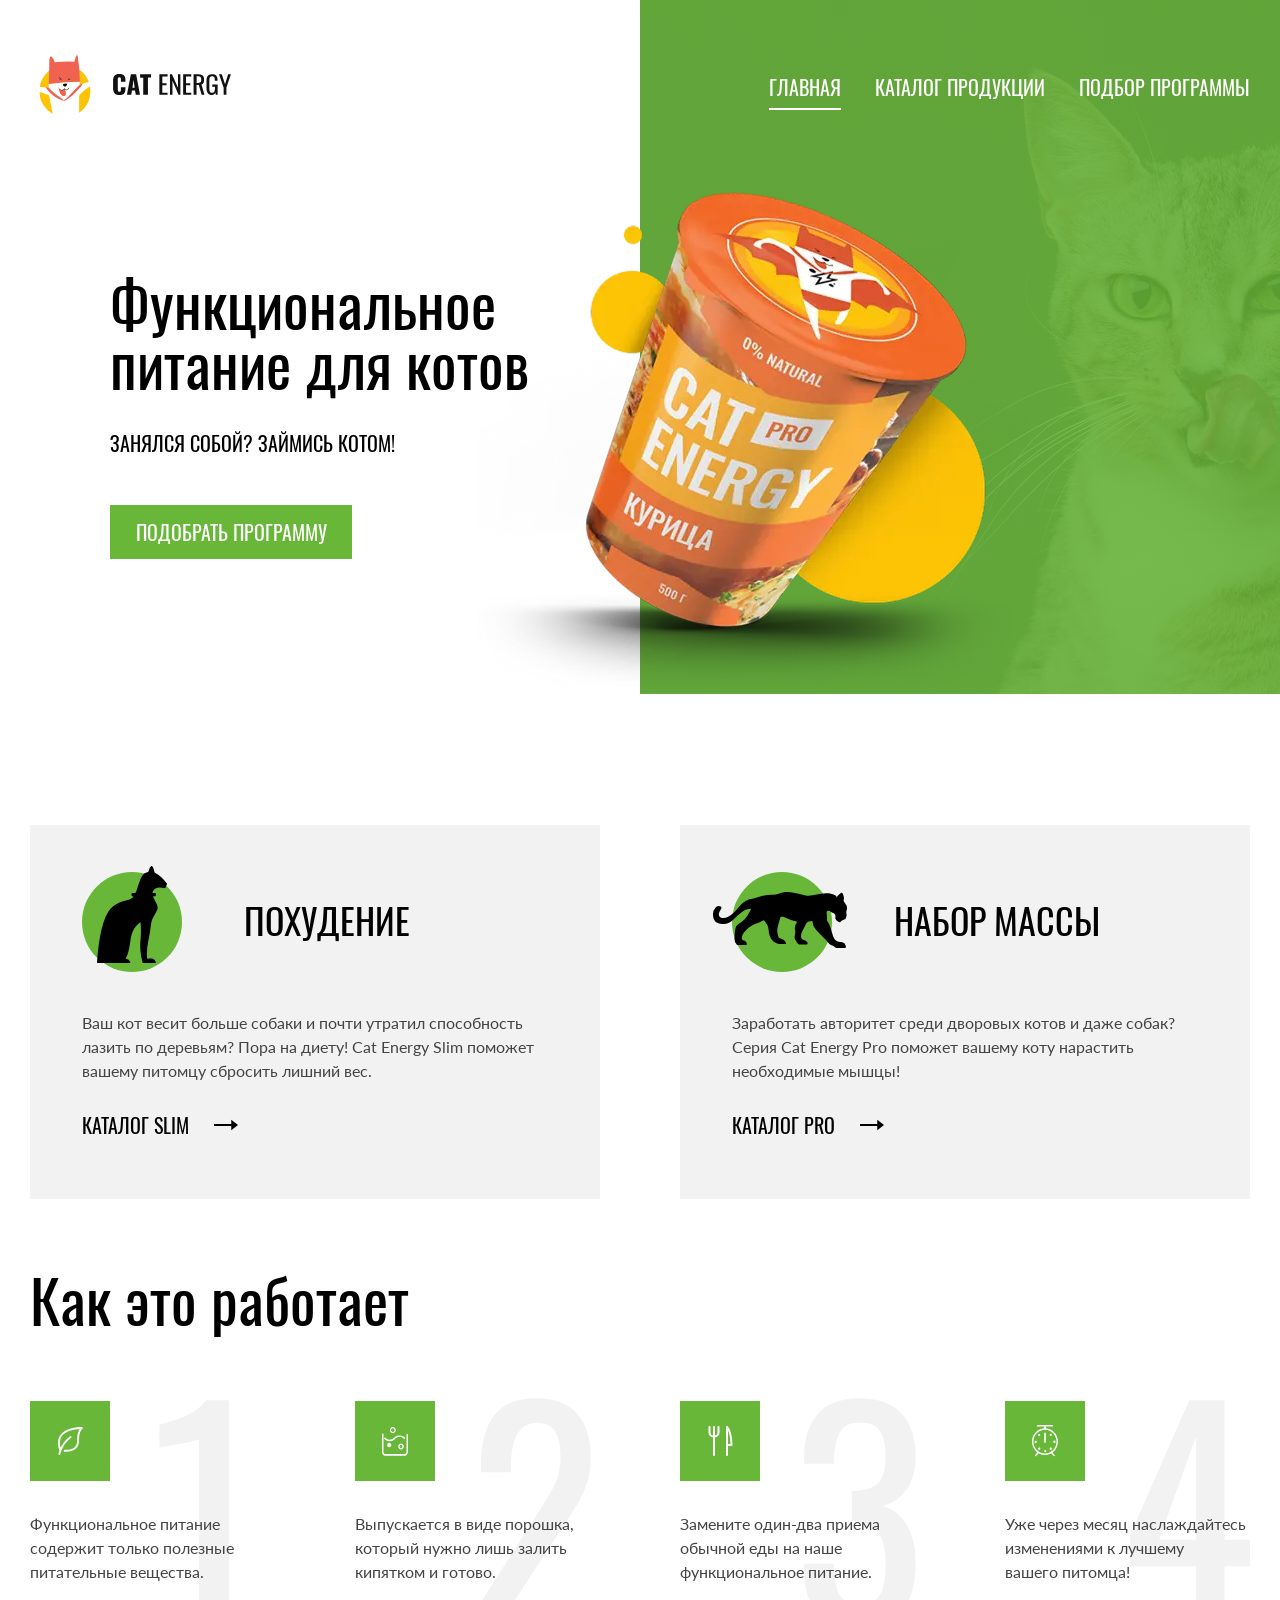
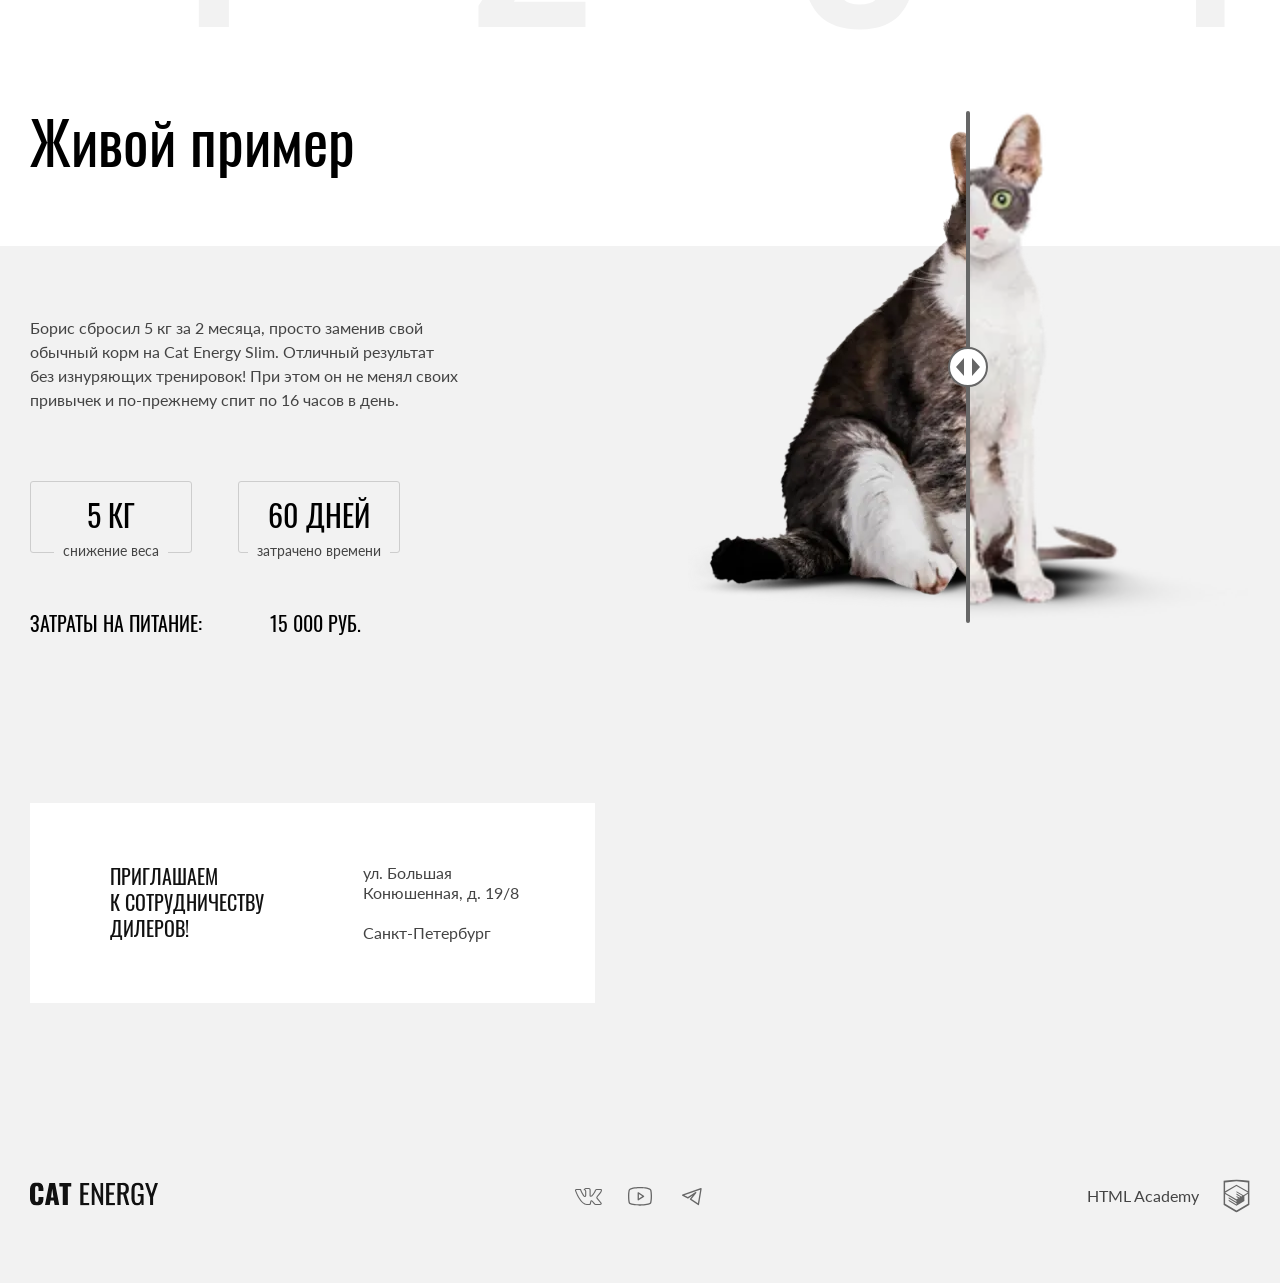
==== commit d979c26b: "Deploying to gh-pages from @ Anni-spb/2275573-cat-energy-2@b2f77f18ee38f96aff2b7fc7cf757898c15ad1c7 " ====
--- a/index.html
+++ b/index.html
@@ -1 +1 @@
-<!DOCTYPE html><html class="page" lang="ru"><head><meta charset="UTF-8"><title>Кэт энерджи</title><meta name="viewport" content="width=device-width,initial-scale=1"><link rel="icon" href="favicon.ico" type="image/x-icon"><link rel="icon" href="favicons/icon.svg" type="image/svg+xml"><link rel="apple-touch-icon" href="favicons/apple.png"><link rel="manifest" href="manifest.webmanifest"><link rel="stylesheet" href="styles/styles.css"><script src="scripts/index.js" defer="defer"></script></head><body class="page__body"><header class="header container"><a class="header__logo logo" href="index.html" aria-current="page"><picture><source media="(min-width:1280px)" srcset="./images/logo-desktop.svg" width="70" height="59" type="image/svg+xml"><source media="(min-width:768px)" srcset="./images/logo-tablet.svg" width="60" height="50" type="image/svg+xml"><img class="logo__img" src="./images/logo-mobile.svg" width="33" height="38" alt="Логотип"></picture><picture><source media="(min-width:768px)" srcset="./images/logo-text-tablet.svg" width="101" height="18" type="image/svg+xml"><img class="logo__text" src="./images/logo-text-mobile.svg" width="101" height="18" lang="en" alt="Cat Energy"></picture></a><nav class="header__nav nav nav--nojs"><button class="nav__toggle" type="button"><span class="visually-hidden">Открыть/закрыть меню</span></button><ul class="nav__list"><li class="nav__item"><a class="nav__link nav__link--light nav__link--current" href="#">Главная</a></li><li class="nav__item"><a class="nav__link nav__link--light" href="catalog.html">Каталог продукции</a></li><li class="nav__item"><a class="nav__link nav__link--light" href="#">Подбор программы</a></li></ul></nav></header><main class="page__main main"><section class="main__promo promo"><div class="promo__wrapper container"><h1 class="promo__title">Функциональное<br>питание для котов</h1><p class="promo__slogan">Занялся собой? Займись котом!</p><picture><source media="(min-width:1280px)" srcset="./images/promo/promo-desktop@1x.webp, ./images/promo/promo-desktop@2x.webp 2x" width="552" height="499" type="image/webp"><source media="(min-width:1280px)" srcset="./images/promo/promo-desktop@1x.png, ./images/promo/promo-desktop@2x.png 2x" width="552" height="499" type="image/png"><source media="(min-width:768px)" srcset="./images/promo/promo-tablet@1x.webp, ./images/promo/promo-tablet@2x.webp 2x" width="709" height="609" type="image/webp"><source media="(min-width:768px)" srcset="./images/promo/promo-tablet@1x.png, ./images/promo/promo-tablet@2x.png 2x" width="709" height="609" type="image/png"><source srcset="./images/promo/promo-mobile@1x.webp, ./images/promo/promo-mobile@2x.webp 2x" type="image/webp" width="280" height="270"><img class="promo__img" src="./images/promo/promo-mobile@1x.png" srcset="./images/promo/promo-mobile@2x.png 2x" width="280" height="270" alt="Пример продукции Cat Energy: баночка со вкусом курицы"></picture><a class="promo__link button button--primary" href="#">Подобрать программу</a></div></section><section class="main__programs programs container"><h2 class="visually-hidden">Типы программ питания</h2><ul class="programs__list"><li class="programs__item programs__item--slim"><h3 class="programs__title">Похудение</h3><p class="programs__description">Ваш кот весит больше собаки и почти утратил способность лазить по деревьям? Пора на диету! Cat Energy Slim поможет вашему питомцу сбросить лишний вес.</p><a class="programs__link" href="#">Каталог Slim</a></li><li class="programs__item programs__item--pro"><h3 class="programs__title">Набор массы</h3><p class="programs__description">Заработать авторитет среди дворовых котов и даже собак? Серия Cat Energy Pro поможет вашему коту нарастить необходимые мышцы!</p><a class="programs__link" href="#">Каталог Pro</a></li></ul></section><section class="main__features features container"><h2 class="features__title">Как это работает</h2><ul class="features__list"><li class="features__item features__item--nutrition">Функциональное питание содержит только полезные питательные вещества.</li><li class="features__item features__item--cooking">Выпускается в виде порошка, который нужно лишь залить кипятком и готово.</li><li class="features__item features__item--usage">Замените один-два приема обычной еды на наше функциональное питание.</li><li class="features__item features__item--time">Уже через месяц наслаждайтесь изменениями к лучшему вашего&nbsp;питомца!</li></ul></section><section class="main__example example"><div class="example__container container"><h2 class="example__title">Живой пример</h2><p class="example__text">Борис сбросил 5 кг за 2 месяца, просто заменив свой обычный корм на Cat Energy Slim. Отличный результат без&nbsp;изнуряющих тренировок! При этом он не менял своих привычек и по-прежнему спит по 16 часов в день.</p><div class="example__wrapper"><dl class="example__list"><div class="example__statistics-wrapper"><dt class="example__number">5 кг</dt><dd class="example__description">снижение веса</dd></div><div class="example__statistics-wrapper"><dt class="example__number">60 дней</dt><dd class="example__description">затрачено времени</dd></div></dl><p class="example__cost">Затраты на питание: <span class="example__cost-value">15 000 руб.</span></p></div><div class="example__slider slider"><div class="slider__img-before"><picture><source media="(min-width:768px)" srcset="./images/slider/before-tablet@1x.webp, ./images/slider/before-tablet@2x.webp 2x" width="560" height="512" type="image/webp"><source media="(min-width:768px)" srcset="./images/slider/before-tablet@1x.png, ./images/slider/before-tablet@2x.png 2x" width="560" height="512" type="image/png"><source srcset="./images/slider/before-mobile@1x.webp, ./images/slider/before-mobile@2x.webp 2x" type="image/webp" width="280" height="256"><img class="slider__img slider__img--before" src="./images/slider/before-mobile@1x.png" srcset="./images/slider/before-mobile@2x.png 2x" width="280" height="256" alt="Кот до начала приема Cat energy"></picture></div><div class="slider__img-after"><picture><source media="(min-width:768px)" srcset="./images/slider/after-tablet@1x.webp, ./images/slider/after-tablet@2x.webp 2x" width="560" height="512" type="image/webp"><source media="(min-width:768px)" srcset="./images/slider/after-tablet@1x.png, ./images/slider/after-tablet@2x.png 2x" width="560" height="512" type="image/png"><source srcset="./images/slider/after-mobile@1x.webp, ./images/slider/after-mobile@2x.webp 2x" type="image/webp"><img class="slider__img slider__img--after" src="./images/slider/after-mobile@1x.png" srcset="./images/slider/after-mobile@2x.png 2x" width="280" height="256" alt="Кот после приема Cat energy"></picture></div><button class="slider__range" type="button"><span class="visually-hidden">Ползунок слайдера</span></button></div></div></section></main><footer class="footer"><div class="footer__contacts contacts"><div class="contacts__wrapper"><h2 class="contacts__title">Приглашаем к&nbsp;сотрудничеству дилеров!</h2><address class="contacts__address">ул. Большая Конюшенная,&nbsp;д.&nbsp;19/8 <span>Санкт-Петербург</span></address></div><picture><source media="(min-width:1280px)" srcset="./images/maps/maps-desktop@1x.webp, ./images/maps/maps-desktop@2x.webp 2x" width="1440" height="400" type="image/webp"><source media="(min-width:1280px)" srcset="./images/maps/maps-desktop@1x.jpg, ./images/maps/maps-desktop@2x.jpg 2x" width="1440" height="400" type="image/jpeg"><source media="(min-width:660px)" srcset="./images/maps/maps-tablet@1x.webp, ./images/maps/maps-tablet@2x.webp 2x" width="768" height="400" type="image/webp"><source media="(min-width:660px)" srcset="./images/maps/maps-tablet@1x.jpg, ./images/maps/maps-tablet@2x.jpg 2x" width="768" height="400" type="image/jpeg"><source srcset="./images/maps/maps-mobile@1x.webp, ./images/maps/maps-mobile@2x.webp 2x" type="image/webp" width="320" height="362"><img class="contacts__maps" src="./images/maps/maps-mobile@1x.jpg" srcset="./images/maps/maps-mobile@2x.jpg 2x" width="320" height="362" alt="Карта"></picture></div><div class="footer__wrapper"><a class="footer__logo logo" href="index.html"><img class="logo__text logo__text--footer" src="./images/logo-text-mobile.svg" width="128" height="24" alt="Cat Energy"></a><ul class="footer__social social"><li class="social__item"><a class="social__link social__link--vk" href="https://vk.com/htmlacademy" target="_blank" rel="noreferrer noopener"><span class="visually-hidden">Наша группа Вконтакте</span></a></li><li class="social__item"><a class="social__link social__link--youtube" href="https://www.youtube.com/user/htmlacademyru" target="_blank" rel="noreferrer noopener"><span class="visually-hidden">Наш канал на Youtube</span></a></li><li class="social__item"><a class="social__link social__link--telegram" href="https://t.me/htmlacademy" target="_blank" rel="noreferrer noopener"><span class="visually-hidden">Наша группа Telegram</span></a></li></ul><a class="footer__developer" href="https://htmlacademy.ru/intensive/adaptive" target="_blank" rel="noreferrer noopener"><span class="footer__developer-text">HTML Academy</span></a></div></footer></body></html>+<!DOCTYPE html><html class="page" lang="ru"><head><meta charset="UTF-8"><title>Кэт энерджи</title><meta name="viewport" content="width=device-width,initial-scale=1"><link rel="icon" href="favicon.ico" type="image/x-icon"><link rel="icon" href="favicons/icon.svg" type="image/svg+xml"><link rel="apple-touch-icon" href="favicons/apple.png"><link rel="manifest" href="manifest.webmanifest"><link rel="stylesheet" href="styles/styles.css"><script src="https://api-maps.yandex.ru/2.1/?apikey=b741650d-aeca-472d-a761-ce8550b60bb1&lang=ru_RU" defer="defer"></script><script src="scripts/index.js" defer="defer"></script></head><body class="page__body"><header class="header container"><a class="header__logo logo" href="index.html" aria-current="page"><picture><source media="(min-width:1280px)" srcset="./images/logo-desktop.svg" width="70" height="59" type="image/svg+xml"><source media="(min-width:768px)" srcset="./images/logo-tablet.svg" width="60" height="50" type="image/svg+xml"><img class="logo__img" src="./images/logo-mobile.svg" width="33" height="38" alt="Логотип"></picture><picture><source media="(min-width:768px)" srcset="./images/logo-text-tablet.svg" width="101" height="18" type="image/svg+xml"><img class="logo__text" src="./images/logo-text-mobile.svg" width="101" height="18" lang="en" alt="Cat Energy"></picture></a><nav class="header__nav nav nav--nojs"><button class="nav__toggle" type="button"><span class="visually-hidden">Открыть/закрыть меню</span></button><ul class="nav__list"><li class="nav__item"><a class="nav__link nav__link--light nav__link--current" href="#">Главная</a></li><li class="nav__item"><a class="nav__link nav__link--light" href="catalog.html">Каталог продукции</a></li><li class="nav__item"><a class="nav__link nav__link--light" href="#">Подбор программы</a></li></ul></nav></header><main class="page__main main"><section class="main__promo promo"><div class="promo__wrapper container"><h1 class="promo__title">Функциональное<br>питание для котов</h1><p class="promo__slogan">Занялся собой? Займись котом!</p><picture><source media="(min-width:1280px)" srcset="./images/promo/promo-desktop@1x.webp, ./images/promo/promo-desktop@2x.webp 2x" width="552" height="499" type="image/webp"><source media="(min-width:1280px)" srcset="./images/promo/promo-desktop@1x.png, ./images/promo/promo-desktop@2x.png 2x" width="552" height="499" type="image/png"><source media="(min-width:768px)" srcset="./images/promo/promo-tablet@1x.webp, ./images/promo/promo-tablet@2x.webp 2x" width="709" height="609" type="image/webp"><source media="(min-width:768px)" srcset="./images/promo/promo-tablet@1x.png, ./images/promo/promo-tablet@2x.png 2x" width="709" height="609" type="image/png"><source srcset="./images/promo/promo-mobile@1x.webp, ./images/promo/promo-mobile@2x.webp 2x" type="image/webp" width="280" height="270"><img class="promo__img" src="./images/promo/promo-mobile@1x.png" srcset="./images/promo/promo-mobile@2x.png 2x" width="280" height="270" alt="Пример продукции Cat Energy: баночка со вкусом курицы"></picture><a class="promo__link button button--primary" href="#">Подобрать программу</a></div></section><section class="main__programs programs container"><h2 class="visually-hidden">Типы программ питания</h2><ul class="programs__list"><li class="programs__item programs__item--slim"><h3 class="programs__title">Похудение</h3><p class="programs__description">Ваш кот весит больше собаки и почти утратил способность лазить по деревьям? Пора на диету! Cat Energy Slim поможет вашему питомцу сбросить лишний вес.</p><a class="programs__link" href="#">Каталог Slim</a></li><li class="programs__item programs__item--pro"><h3 class="programs__title">Набор массы</h3><p class="programs__description">Заработать авторитет среди дворовых котов и даже собак? Серия Cat Energy Pro поможет вашему коту нарастить необходимые мышцы!</p><a class="programs__link" href="#">Каталог Pro</a></li></ul></section><section class="main__features features container"><h2 class="features__title">Как это работает</h2><ul class="features__list"><li class="features__item features__item--nutrition">Функциональное питание содержит только полезные питательные вещества.</li><li class="features__item features__item--cooking">Выпускается в виде порошка, который нужно лишь залить кипятком и готово.</li><li class="features__item features__item--usage">Замените один-два приема обычной еды на наше функциональное питание.</li><li class="features__item features__item--time">Уже через месяц наслаждайтесь изменениями к лучшему вашего&nbsp;питомца!</li></ul></section><section class="main__example example"><div class="example__container container"><h2 class="example__title">Живой пример</h2><p class="example__text">Борис сбросил 5 кг за 2 месяца, просто заменив свой обычный корм на Cat Energy Slim. Отличный результат без&nbsp;изнуряющих тренировок! При этом он не менял своих привычек и по-прежнему спит по 16 часов в день.</p><div class="example__wrapper"><dl class="example__list"><div class="example__statistics-wrapper"><dt class="example__number">5 кг</dt><dd class="example__description">снижение веса</dd></div><div class="example__statistics-wrapper"><dt class="example__number">60 дней</dt><dd class="example__description">затрачено времени</dd></div></dl><p class="example__cost">Затраты на питание: <span class="example__cost-value">15 000 руб.</span></p></div><div class="example__slider slider"><div class="slider__img-before"><picture><source media="(min-width:768px)" srcset="./images/slider/before-tablet@1x.webp, ./images/slider/before-tablet@2x.webp 2x" width="560" height="512" type="image/webp"><source media="(min-width:768px)" srcset="./images/slider/before-tablet@1x.png, ./images/slider/before-tablet@2x.png 2x" width="560" height="512" type="image/png"><source srcset="./images/slider/before-mobile@1x.webp, ./images/slider/before-mobile@2x.webp 2x" type="image/webp" width="280" height="256"><img class="slider__img slider__img--before" src="./images/slider/before-mobile@1x.png" srcset="./images/slider/before-mobile@2x.png 2x" width="280" height="256" alt="Кот до начала приема Cat energy"></picture></div><div class="slider__img-after"><picture><source media="(min-width:768px)" srcset="./images/slider/after-tablet@1x.webp, ./images/slider/after-tablet@2x.webp 2x" width="560" height="512" type="image/webp"><source media="(min-width:768px)" srcset="./images/slider/after-tablet@1x.png, ./images/slider/after-tablet@2x.png 2x" width="560" height="512" type="image/png"><source srcset="./images/slider/after-mobile@1x.webp, ./images/slider/after-mobile@2x.webp 2x" type="image/webp"><img class="slider__img slider__img--after" src="./images/slider/after-mobile@1x.png" srcset="./images/slider/after-mobile@2x.png 2x" width="280" height="256" alt="Кот после приема Cat energy"></picture></div><button class="slider__range" type="button"><span class="visually-hidden">Ползунок слайдера</span></button></div></div></section></main><footer class="footer"><div class="footer__contacts contacts"><div class="contacts__wrapper"><h2 class="contacts__title">Приглашаем к&nbsp;сотрудничеству дилеров!</h2><address class="contacts__address">ул. Большая Конюшенная,&nbsp;д.&nbsp;19/8 <span>Санкт-Петербург</span></address></div><div class="contacts__map" id="map"><picture><source media="(min-width:1280px)" srcset="./images/maps/maps-desktop@1x.webp, ./images/maps/maps-desktop@2x.webp 2x" width="1440" height="400" type="image/webp"><source media="(min-width:1280px)" srcset="./images/maps/maps-desktop@1x.jpg, ./images/maps/maps-desktop@2x.jpg 2x" width="1440" height="400" type="image/jpeg"><source media="(min-width:660px)" srcset="./images/maps/maps-tablet@1x.webp, ./images/maps/maps-tablet@2x.webp 2x" width="768" height="400" type="image/webp"><source media="(min-width:660px)" srcset="./images/maps/maps-tablet@1x.jpg, ./images/maps/maps-tablet@2x.jpg 2x" width="768" height="400" type="image/jpeg"><source srcset="./images/maps/maps-mobile@1x.webp, ./images/maps/maps-mobile@2x.webp 2x" type="image/webp" width="320" height="362"><img class="contacts__map-img" src="./images/maps/maps-mobile@1x.jpg" srcset="./images/maps/maps-mobile@2x.jpg 2x" width="320" height="362" alt="Карта"></picture></div></div><div class="footer__wrapper container"><a class="footer__logo logo" href="index.html" aria-current="page"><img class="logo__text logo__text--footer" src="./images/logo-text-mobile.svg" width="128" height="24" alt="Cat Energy"></a><ul class="footer__social social"><li class="social__item"><a class="social__link social__link--vk" href="https://vk.com/htmlacademy" target="_blank" rel="noreferrer noopener"><span class="visually-hidden">Наша группа Вконтакте</span></a></li><li class="social__item"><a class="social__link social__link--youtube" href="https://www.youtube.com/user/htmlacademyru" target="_blank" rel="noreferrer noopener"><span class="visually-hidden">Наш канал на Youtube</span></a></li><li class="social__item"><a class="social__link social__link--telegram" href="https://t.me/htmlacademy" target="_blank" rel="noreferrer noopener"><span class="visually-hidden">Наша группа Telegram</span></a></li></ul><a class="footer__developer" href="https://htmlacademy.ru/intensive/adaptive" target="_blank" rel="noreferrer noopener"><span class="footer__developer-text">HTML Academy</span></a></div></footer></body></html>
--- a/styles/styles.css
+++ b/styles/styles.css
@@ -1 +1 @@
-*,:before,:after{box-sizing:border-box}.container{padding-inline:20px}@media (width>=768px){.container{max-width:1280px;margin:0 auto;padding-inline:30px}}@font-face{font-family:Lato;font-weight:400;font-style:normal;font-display:swap;src:url(../fonts/lato/Lato-Regular.woff2)format("woff2")}@font-face{font-family:Oswald;font-weight:400;font-style:normal;font-display:swap;src:url(../fonts/oswald/oswaldregular.woff2)format("woff2")}.visually-hidden{white-space:nowrap;clip:rect(0 0 0 0);-webkit-clip-path:inset(100%);clip-path:inset(100%);border:0;width:1px;height:1px;margin:-1px;padding:0;position:absolute;overflow:hidden}.button{text-align:center;text-transform:uppercase;border:none;font-family:Oswald,Arial,sans-serif;font-size:16px;line-height:20px;text-decoration:none;display:block}.button:disabled{opacity:.3;pointer-events:none}.button--primary{color:#fff;background-color:#68b738}.button--primary:hover,.button--primary:focus{background-color:#5eaa2f}.button--primary:active{color:#ffffff4d}.button--secondary{color:#444;background-color:#f2f2f2}.button--secondary:hover,.button--secondary:focus{background-color:#ebebeb}.button--secondary:active{color:#444444b3}.title{color:#000;font-family:Oswald,Arial,sans-serif;font-size:36px;line-height:36px}.page{height:100%}.page__body{color:#444;background-color:#fff;flex-direction:column;min-width:320px;min-height:100vh;margin:0 auto;font-family:Lato,Arial,sans-serif;font-size:14px;font-weight:400;line-height:18px;display:flex}.page__main{flex-grow:1}.header{padding-block:13px 10px}@media (width>=768px){.header{justify-content:space-between;align-items:flex-start;width:100%;padding-top:25px;display:flex}}@media (width>=1280px){.header{padding-block:55px 0}}.header__logo{align-items:center;gap:56px;display:flex}@media (width>=768px){.header__logo{gap:13px}.header__nav{width:65%;margin-right:6px}}@media (width>=1280px){.header__nav{width:50%;margin-right:0}}.logo{align-items:center;display:flex}.logo:hover,.logo:focus{opacity:.8}.logo:active{opacity:.6}.logo__img{width:33px;height:38px}@media (width>=768px){.logo__img{width:60px;height:50px}}@media (width>=1280px){.logo__img{width:70px;height:59px}}.logo__text{width:101px;height:18px}@media (width>=1280px){.logo__text{width:118px;height:21px}}.logo__text--footer{width:128px;height:24px}@media (width<=767px){.nav--nojs .navigation__toggle{visibility:hidden}.nav--nojs .navigation__list{display:block}}.nav__toggle{cursor:pointer;background-color:#fff;background-image:url(../icons/stack.svg#menu-open-icon);background-position:50%;background-repeat:no-repeat;border:none;width:24px;height:24px;transition:opacity .3s;position:absolute;top:20px;right:20px}.nav__toggle:hover{opacity:.7}@media (width>=768px){.nav__toggle{display:none}}.nav__toggle--active{background-image:url(../icons/stack.svg#menu-close-icon);background-size:18px 18px}.nav__list{width:100%;margin:0;padding:0;list-style:none;display:none}@media (width<=767px){.nav__list--opened{z-index:1;background-color:#fff;display:block;position:absolute;left:0;right:0}}@media (width>=768px){.nav__list{flex-wrap:wrap;justify-content:flex-end;gap:10px 34px;display:flex}}.nav__item{text-align:center;position:relative}@media (width<=767px){.nav__item{border-top:1px solid #e6e6e6}.nav__item:last-child{border-bottom:1px solid #e6e6e6}}.nav__link{color:#000;text-transform:uppercase;padding:22px 20px 24px;font-family:Oswald,Arial,sans-serif;font-size:20px;line-height:20px;text-decoration:none;display:block}.nav__link:hover,.nav__link:focus{opacity:.6}.nav__link:active{opacity:.3}@media (width>=768px){.nav__link{padding:12px 0;font-size:18px;line-height:24px}.nav__link--current:after{content:"";background-color:#68b738;width:100%;height:2px;display:block;position:absolute;bottom:2px}}@media (width>=1280px){.nav__link{color:#000;padding:17px 0 10px;font-size:20px;line-height:30px}.nav__link--light{color:#fff}.nav__link--light:after{background-color:#fff}}.main__promo{margin-bottom:20px}@media (width>=1280px){.main__promo{margin-bottom:82px}}.main__programs{margin-bottom:20px}@media (width>=768px){.main__programs{margin-bottom:45px}}@media (width>=1280px){.main__programs{margin-bottom:40px}.main__features{margin-bottom:69px}}.promo{background-image:-webkit-linear-gradient(#68b738d9 0% 100%),-webkit-image-set(url(../images/promo/promo-bg-mobile@1x.webp) 1x type("image/webp"),url(../images/promo/promo-bg-mobile@2x.webp) 2x type("image/webp"),url(../images/promo/promo-bg-mobile@1x.jpg) 1x type("image/jpeg"),url(../images/promo/promo-bg-mobile@2x.jpg) 2x type("image/jpeg")),-webkit-linear-gradient(90deg,#4f4f55 50%,#343437 100%);background-image:linear-gradient(#68b738d9 0% 100%),image-set("../images/promo/promo-bg-mobile@1x.webp" 1x type("image/webp"),"../images/promo/promo-bg-mobile@2x.webp" 2x type("image/webp"),"../images/promo/promo-bg-mobile@1x.jpg" 1x type("image/jpeg"),"../images/promo/promo-bg-mobile@2x.jpg" 2x type("image/jpeg")),linear-gradient(90deg,#4f4f55 50%,#343437 100%);background-position:0 0,top,0 0;background-repeat:no-repeat;background-size:100% 63%,320px 302px,100% 63%}@media (width>=768px){.promo{background-image:none}}@media (width>=1280px){.promo:before{content:"";z-index:-1;background-image:-webkit-linear-gradient(#68b738d9 0% 100%),-webkit-image-set(url(../images/promo/promo-bg-desktop@1x.webp) 1x type("image/webp"),url(../images/promo/promo-bg-desktop@2x.webp) 2x type("image/webp"),url(../images/promo/promo-bg-desktop@1x.jpg) 1x type("image/jpeg"),url(../images/promo/promo-bg-desktop@2x.jpg) 2x type("image/jpeg")),-webkit-linear-gradient(#313134 50%,#343438 100%);background-image:linear-gradient(#68b738d9 0% 100%),image-set("../images/promo/promo-bg-desktop@1x.webp" 1x type("image/webp"),"../images/promo/promo-bg-desktop@2x.webp" 2x type("image/webp"),"../images/promo/promo-bg-desktop@1x.jpg" 1x type("image/jpeg"),"../images/promo/promo-bg-desktop@2x.jpg" 2x type("image/jpeg")),linear-gradient(#313134 50%,#343438 100%);background-position:0 0;background-repeat:no-repeat;min-width:50%;min-height:694px;display:block;position:absolute;top:0;left:50%}}.promo__wrapper{text-align:center;padding-top:27px;position:relative}@media (width>=768px){.promo__wrapper{width:708px;margin:0 auto;padding:49px 0 505px}}@media (width>=1280px){.promo__wrapper{width:1220px;margin:0 auto;padding:107px 0 183px}}.promo__title{color:#fff;margin:0 0 25px;font-family:Oswald,Arial,sans-serif;font-size:36px;font-weight:400;line-height:36px}@media (width>=768px){.promo__title{color:#000;text-align:left;margin-bottom:40px;padding:0 90px;font-size:60px;line-height:60px}}@media (width>=1280px){.promo__title{padding:0 55% 0 80px}}.promo__slogan{color:#fff;text-transform:uppercase;margin:0 0 32px;font-family:Oswald,Arial,sans-serif;font-size:14px;line-height:14px}@media (width>=768px){.promo__slogan{color:#000;text-align:left;margin-bottom:50px;padding:0 90px;font-size:20px;line-height:20px}}@media (width>=1280px){.promo__slogan{margin-bottom:52px;padding:0 55% 0 80px}}.promo__img{object-fit:contain;width:280px;height:270px;margin:0 auto;display:block}@media (width>=768px){.promo__img{z-index:-1;width:709px;height:609px;position:absolute;bottom:-20px}}@media (width>=1280px){.promo__img{z-index:1;width:552px;height:499px;top:26px;right:221px}}.promo__link{width:100%;padding:10px 50px}@media (width>=768px){.promo__link{width:242px;margin-bottom:1px;margin-left:90px;padding:14px 25px;font-size:20px;line-height:26px}}@media (width>=1280px){.promo__link{margin-left:80px}.programs{width:1280px}}.programs__list{margin:0;padding:0;list-style:none}@media (width>=1280px){.programs__list{grid-template-columns:1fr 1fr;gap:80px;display:grid}}.programs__item{background-color:#f2f2f2;margin:0 auto 20px;padding:30px 20px 18px;position:relative}.programs__item--slim:before{content:"";background-color:#68b738;border-radius:50%;width:50px;height:50px;display:block;position:absolute}.programs__item--slim:after{content:"";background-image:url(../icons/stack.svg#cat-slim);background-position:50%;background-repeat:no-repeat;width:36px;height:50px;display:block;position:absolute}.programs__item--pro:before{content:"";background-color:#68b738;border-radius:50%;width:50px;height:50px;display:block;position:absolute}.programs__item--pro:after{content:"";background-image:url(../icons/stack.svg#cat-pro);background-position:50%;background-repeat:no-repeat;width:67px;height:28px;display:block;position:absolute}@media (width<=767px){.programs__item--slim:before{top:24px;left:20px}.programs__item--slim:after{top:21px;left:27px}.programs__item--pro:before{top:24px;left:21px}.programs__item--pro:after{top:35px;left:12px}}@media (width>=768px){.programs__item{margin:0 0 30px;padding:77px 45% 53px 53px}.programs__item--slim:before{width:200px;height:200px;top:92px;right:63px}.programs__item--slim:after{width:140px;height:194px;top:81px;right:93px}.programs__item--pro:before{width:200px;height:200px;top:91px;right:63px}.programs__item--pro:after{width:268px;height:112px;top:135px;right:29px}}@media (width>=1280px){.programs__item{margin-bottom:30px;padding:77px 61px 55px 52px}.programs__item--slim:before{width:100px;height:100px;top:47px;left:52px}.programs__item--slim:after{width:70px;height:97px;top:41px;left:67px}.programs__item--pro:before{width:100px;height:100px;top:47px;left:52px}.programs__item--pro:after{width:134px;height:56px;top:67px;left:33px}}.programs__title{color:#000;text-transform:uppercase;margin:0 0 29px;padding-left:70px;font-family:Oswald,Arial,sans-serif;font-size:24px;font-weight:400;line-height:37px}@media (width>=768px){.programs__title{margin-bottom:25px;padding:0;font-size:36px;line-height:36px}}@media (width>=1280px){.programs__title{margin-bottom:73px;padding-left:162px}}.programs__description{min-height:90px;margin-bottom:38px;position:relative}@media (width<=767px){.programs__description:after{content:"";background-color:#d9d9d9;width:100%;height:1px;position:absolute;bottom:-23px;left:0}}@media (width>=768px){.programs__description{min-height:96px;margin-bottom:48px;font-size:16px;line-height:24px}}@media (width>=1280px){.programs__description{min-height:72px;margin-bottom:23px}}.programs__link{color:#000;text-transform:uppercase;align-items:center;column-gap:17px;padding:4px 60px 4px 0;font-family:Oswald,Arial,sans-serif;font-size:16px;line-height:16px;text-decoration:none;display:flex}.programs__link:after{content:"";background-image:url(../icons/stack.svg#icon-arrow);background-position:100%;background-repeat:no-repeat;background-size:32px 12px;width:24px;height:12px;transition:width .2s;display:block}.programs__link:hover:after{width:32px}.programs__link:active{opacity:.3}.programs__link:active:after{width:32px}@media (width>=768px){.programs__link{column-gap:25px;font-size:20px;line-height:30px}}.features{padding-bottom:50px}@media (width>=768px){.features{border-bottom:1px solid #eaeaea;padding-bottom:46px}}@media (width>=1280px){.features{border-bottom:none;width:1280px;padding-bottom:0}}.features__title{color:#000;margin:0 0 40px;font-family:Oswald,Arial,sans-serif;font-size:36px;font-weight:400;line-height:40px}@media (width>=768px){.features__title{margin-bottom:32px;font-size:60px;line-height:60px}}.features__list{flex-direction:column;gap:20px;margin:0;padding:0;list-style:none;display:flex}@media (width>=768px){.features__list{counter-reset:features__item 0;grid-template-columns:49% 46%;gap:37px;display:grid}}@media (width>=1280px){.features__list{grid-template-columns:repeat(4,325px);gap:0}}.features__item{align-items:center;gap:20px;display:flex;position:relative}.features__item:before{content:"";background-color:#68b738;background-position:50%;background-repeat:no-repeat;flex-shrink:0;width:60px;height:60px;display:block}@media (width>=768px){.features__item{counter-increment:features__item 1;max-width:250px;padding-top:40px;padding-bottom:57px;font-size:16px;line-height:24px;display:block}.features__item:before{width:80px;height:80px;margin-bottom:31px}.features__item:after{content:counter(features__item);color:#f2f2f2;z-index:-1;font-family:Oswald,Arial,sans-serif;font-size:280px;line-height:280px;position:absolute;top:0;right:0}.features__item--nutrition{width:227px}.features__item--cooking{width:246px}.features__item--usage{width:247px}.features__item--time{width:249px}}.features__item--nutrition:before{background-image:url(../icons/stack.svg#icon-leaf);background-size:30px 32px}.features__item--cooking:before{background-image:url(../icons/stack.svg#icon-water);background-size:26px 29px}.features__item--usage:before{background-image:url(../icons/stack.svg#icon-eat);background-size:25px 30px}.features__item--time:before{background-image:url(../icons/stack.svg#icon-watch);background-size:26px 50px}.example{background-color:#eaeaea;padding-block:25px 40px}@media (width>=768px){.example{background-image:linear-gradient(0deg,#eaeaea 462px,#fff 462px 100%);padding-block:45px 100px}}@media (width>=1280px){.example{background-image:linear-gradient(#fff 136px,#f2f2f2 136px 100%);padding-block:0 55px}}.example__container{position:relative}.example__title{color:#000;margin:0 0 40px;font-family:Oswald,Arial,sans-serif;font-size:36px;font-weight:400;line-height:40px}@media (width>=768px){.example__title{margin-bottom:60px;font-size:60px;line-height:60px}}@media (width>=1280px){.example__title{width:50%;margin-bottom:146px}}.example__text{min-height:108px;margin:0 0 20px}@media (width>=768px){.example__text{min-height:72px;margin-bottom:54px;font-size:16px;line-height:24px}}@media (width>=1280px){.example__text{max-width:436px;margin-bottom:69px}}.example__wrapper{margin-bottom:20px}@media (width>=768px) and (width<=1279px){.example__wrapper{flex-wrap:wrap;justify-content:space-between;margin-bottom:87px;display:flex}}.example__list{text-align:center;flex-wrap:wrap;justify-content:space-between;gap:32px;width:280px;margin-bottom:10px;display:flex}@media (width>=768px){.example__list{gap:43px;width:auto;margin:0}}@media (width>=1280px){.example__list{gap:42px;width:370px;margin-bottom:42px}}.example__item{text-align:center}.example__number{color:#000;text-transform:uppercase;border:1px solid #cdcdcd;border-radius:3px;width:124px;min-height:56px;padding:14px 15px;font-family:Oswald,Arial,sans-serif;font-size:24px;line-height:24px}@media (width>=768px){.example__number{width:162px;min-height:72px;font-size:30px;line-height:37px}}.example__description{text-align:center;background-color:#eaeaea;width:min-content;margin:0 auto;padding:0 16px;font-size:12px;line-height:12px;position:relative;top:-11px}@media (width>=768px){.example__description{background-color:#fff;width:auto;padding:0 9px;font-size:14px;line-height:14px;display:inline-block}}@media (width>=1280px){.example__description{background-color:#f2f2f2}}.example__cost{color:#000;text-transform:uppercase;text-align:center;width:100%;margin:0;font-family:Oswald,Arial,sans-serif;font-size:14px;line-height:20px}@media (width>=768px){.example__cost{text-align:right;width:45%;padding-top:12px;font-size:20px}}@media (width>=1280px){.example__cost{text-align:start;max-width:50%;padding:0;font-size:20px}}@media (width>=768px){.example__cost-value{margin-top:9px;display:block}}@media (width>=1280px){.example__cost-value{margin-left:63px;display:inline}}.example__slider{width:280px;margin:0 auto;position:relative}@media (width>=768px){.example__slider{width:560px}}@media (width>=1280px){.example__slider{position:absolute;top:1px;right:32px}}.slider{grid-template-columns:50% 50%;display:grid}.slider__img-before{grid-area:1/1/2/2}.slider__img-after{grid-area:1/2/2/3}.slider__img{object-fit:cover;width:100%;display:block}.slider__img--before{object-position:left}.slider__img--after{object-position:right}.slider__range{color:#666;background-color:currentColor;border:none;border-radius:2px;width:4px;height:100%;padding:0;transition:all .3s;position:absolute;top:0;left:50%;transform:translate(-50%)}.slider__range:before{content:"";background-color:#fff;border:2px solid;border-radius:50%;width:40px;height:40px;position:absolute;top:50%;left:50%;transform:translate(-50%)translateY(-50%)}.slider__range:after{cursor:grab;content:"";background-color:currentColor;width:40px;height:40px;position:absolute;top:50%;left:50%;transform:translate(-50%)translateY(-50%);-webkit-mask-image:url(../icons/stack.svg#slider-icon);mask-image:url(../icons/stack.svg#slider-icon);-webkit-mask-position:50%;mask-position:50%;-webkit-mask-size:24px 18px;mask-size:24px 18px;-webkit-mask-repeat:no-repeat;mask-repeat:no-repeat}.slider__range:hover,.slider__range:focus{color:#68b738}.slider__range:active{opacity:.6}.slider__range:disabled{opacity:.5;pointer-events:none}.contacts{position:relative}.contacts__wrapper{justify-content:space-between;min-height:60px;padding:26px 20px;display:flex}@media (width>=768px){.contacts__wrapper{min-height:80px;padding:60px 70px}}@media (width>=1280px){.contacts__wrapper{z-index:1;background-color:#fff;align-self:center;width:565px;padding:60px 80px;position:absolute;top:49%;left:110px;transform:translateY(-50%)}}.contacts__wrapper--inner{background-color:#f2f2f2}.contacts__title{color:#111;text-transform:uppercase;width:140px;margin:0;font-family:Oswald,Arial,sans-serif;font-size:16px;line-height:20px}@media (width>=768px){.contacts__title{width:163px;font-size:20px;line-height:26px}}.contacts__address{width:140px;font-size:14px;font-style:normal;line-height:20px}@media (width>=768px){.contacts__address{text-align:right;width:157px;font-size:16px;line-height:20px}}@media (width>=1280px){.contacts__address{text-align:start}}@media (width>=768px){.contacts__address span{margin-top:20px;display:inline-block}}.contacts__maps{object-fit:cover;width:100%;display:block}.social{padding:0;border-top:1px solid #d9d9d9;border-bottom:1px solid #d9d9d9;flex-wrap:wrap;justify-content:center;gap:24px;margin:0;padding-block:20px;list-style:none;display:flex}@media (width>=768px){.social{border:none}}.social__link{width:28px;height:22px;display:block}.social__link:before{content:"";background-color:#666;width:100%;height:100%;display:block}.social__link:hover:before,.social__link:focus:before{background-color:#68b738}.social__link:active:before{opacity:.3}.social__link--vk:before{-webkit-mask-image:url(../icons/stack.svg#icon-vk);mask-image:url(../icons/stack.svg#icon-vk)}.social__link--telegram:before{-webkit-mask-image:url(../icons/stack.svg#icon-telegram);mask-image:url(../icons/stack.svg#icon-telegram)}.social__link--youtube:before{-webkit-mask-image:url(../icons/stack.svg#icon-youtube);mask-image:url(../icons/stack.svg#icon-youtube)}.footer__wrapper{background-color:#f2f2f2;padding:40px 20px}@media (width>=768px){.footer__wrapper{flex-wrap:wrap;justify-content:space-between;align-items:center;min-height:38px;padding:43px 30px;display:flex}}@media (width>=1280px){.footer__wrapper{padding:56px 110px}}.footer__logo{width:128px;margin:0 auto 15px;display:block}@media (width>=768px){.footer__logo{margin:0 35px 0 0}}.footer__social{margin-bottom:19px}@media (width>=768px){.footer__social{margin:0}}.footer__developer{color:inherit;flex-wrap:wrap;justify-content:space-between;align-items:center;width:100%;text-decoration:none;display:flex}@media (width>=768px){.footer__developer{width:163px}}.footer__developer:after{content:"";background-color:#666;width:27px;height:34px;transition:all .3s;display:block;-webkit-mask-image:url(../icons/stack.svg#logo-htmlacademy);mask-image:url(../icons/stack.svg#logo-htmlacademy)}.footer__developer:hover:after,.footer__developer:focus:after{background-color:#68b738}.footer__developer:active{opacity:.3}.footer__developer-text{font-size:16px;line-height:20px}.catalog__list{margin:0;padding:0;list-style:none}.card__title{color:#222;text-transform:uppercase;font-family:Oswald,Arial,sans-serif;font-size:16px;line-height:20px}.card--special{text-align:center;padding-block:25px}.card--special:before{content:"";margin-inline:auto;background-color:#d3d3d3;width:30px;height:30px;margin-bottom:23px;display:inline-block;-webkit-mask-image:url(../icons/stack.svg#icon-plus);mask-image:url(../icons/stack.svg#icon-plus)}.card--special .card__title{color:#111}.card__link{text-decoration:none}.card__link-img{justify-content:center;align-items:center;min-height:107px;display:flex}.card__img{width:100%}.card__details{font-size:12px;line-height:16px}.additional__list{margin:0;padding:0;list-style:none}.additional__title,.subscription__title{color:#000;font-family:Oswald,Arial,sans-serif;font-size:24px;line-height:24px}.subscription__text{color:#000;text-align:center;font-family:Oswald,Arial,sans-serif;font-size:16px;line-height:24px}.subscription__input{width:100%;padding:13px}.subscription__input::placeholder{text-transform:uppercase;color:#444;font-family:Oswald,Arial,sans-serif;font-size:20px;line-height:20px}+*,:before,:after{box-sizing:border-box}.container{padding-inline:20px}@media (width>=768px){.container{padding-inline:30px}}@media (width>=1280px){.container{max-width:1280px;margin:0 auto}}@font-face{font-family:Lato;font-weight:400;font-style:normal;font-display:swap;src:url(../fonts/lato/Lato-Regular.woff2)format("woff2")}@font-face{font-family:Oswald;font-weight:400;font-style:normal;font-display:swap;src:url(../fonts/oswald/oswaldregular.woff2)format("woff2")}.visually-hidden{white-space:nowrap;clip:rect(0 0 0 0);-webkit-clip-path:inset(100%);clip-path:inset(100%);border:0;width:1px;height:1px;margin:-1px;padding:0;position:absolute;overflow:hidden}.button{text-align:center;text-transform:uppercase;border:none;padding:10px 30px;font-family:Oswald,Arial,sans-serif;font-size:16px;line-height:20px;text-decoration:none;display:block}.button:disabled{opacity:.3;pointer-events:none}.button--primary{color:#fff;background-color:#68b738}.button--primary:hover,.button--primary:focus{background-color:#5eaa2f}.button--primary:active{color:#ffffff4d}.button--secondary{color:#444;background-color:#f2f2f2}.button--secondary:hover,.button--secondary:focus{background-color:#ebebeb}.button--secondary:active{color:#444444b3}.page{height:100%}.page__body{color:#444;background-color:#fff;flex-direction:column;min-width:320px;min-height:100vh;margin:0 auto;font-family:Lato,Arial,sans-serif;font-size:14px;font-weight:400;line-height:18px;display:flex}.page__main{flex-grow:1}@media (width<=1279px){.page__main{overflow:hidden}}.header{padding-top:13px}@media (width>=768px){.header{justify-content:space-between;align-items:flex-start;width:100%;padding-top:25px;display:flex}}@media (width>=1280px){.header{padding-block:55px 48px}}.header__logo{gap:56px;display:flex}@media (width>=768px){.header__logo{gap:13px}.header__nav{width:65%;margin-right:6px}}@media (width>=1280px){.header__nav{width:50%;margin-right:0}}@media (width<=767px){.header--inner{position:relative}.header--inner:after{content:"";background-color:#d9d9d9;width:100%;height:1px;display:block;position:absolute;bottom:-1px;left:0}}.logo{align-items:center}.logo:hover,.logo:focus{opacity:.8}.logo:active{opacity:.6}.logo__img{width:33px;height:38px}@media (width>=768px){.logo__img{width:60px;height:50px}}@media (width>=1280px){.logo__img{width:70px;height:59px}}.logo__text{width:101px;height:18px}@media (width>=1280px){.logo__text{width:118px;height:21px}}.logo__text--footer{width:128px;height:24px}@media (width<=767px){.nav{padding:10px}.nav--nojs .nav__toggle{visibility:hidden}.nav--nojs .nav__list{display:block}}.nav__toggle{cursor:pointer;background-color:#fff;background-image:url(../icons/stack.svg#menu-open-icon);background-position:50%;background-repeat:no-repeat;border:none;width:24px;height:24px;transition:opacity .3s;position:absolute;top:20px;right:20px}.nav__toggle:hover{opacity:.7}@media (width>=768px){.nav__toggle{display:none}}.nav__toggle--active{background-image:url(../icons/stack.svg#menu-close-icon);background-size:18px 18px}.nav__list{width:100%;margin:0;padding:0;list-style:none;display:none}@media (width<=767px){.nav__list--opened{z-index:1;background-color:#fff;display:block;position:absolute;left:0}}@media (width>=768px){.nav__list{flex-wrap:wrap;justify-content:flex-end;gap:10px 34px;display:flex}}.nav__item{text-align:center;position:relative}@media (width<=767px){.nav__item{border-top:1px solid #e6e6e6}.nav__item:last-child{border-bottom:1px solid #e6e6e6}}.nav__link{color:#000;text-transform:uppercase;padding:22px 20px 24px;font-family:Oswald,Arial,sans-serif;font-size:20px;line-height:20px;text-decoration:none;display:block}.nav__link:hover,.nav__link:focus-within{opacity:.6}.nav__link:active{opacity:.3}@media (width>=768px){.nav__link{padding:12px 0;font-size:18px;line-height:24px}.nav__link--current:after{content:"";background-color:#68b738;width:100%;height:2px;display:block;position:absolute;bottom:2px}}@media (width>=1280px){.nav__link{color:#000;padding:17px 0 10px;font-size:20px;line-height:30px}.nav__link--light{color:#fff}.nav__link--light:after{background-color:#fff}}.main__promo{margin-bottom:20px}@media (width>=1280px){.main__promo{margin-bottom:82px}}.main__programs{margin-bottom:20px}@media (width>=768px){.main__programs{margin-bottom:45px}}@media (width>=1280px){.main__programs{margin-bottom:40px}.main__features{margin-bottom:69px}}.promo{background-image:-webkit-linear-gradient(#68b738d9 0% 100%),-webkit-image-set(url(../images/promo/promo-bg-mobile@1x.webp) 1x type("image/webp"),url(../images/promo/promo-bg-mobile@2x.webp) 2x type("image/webp"),url(../images/promo/promo-bg-mobile@1x.jpg) 1x type("image/jpeg"),url(../images/promo/promo-bg-mobile@2x.jpg) 2x type("image/jpeg")),-webkit-linear-gradient(90deg,#4f4f55 50%,#343437 100%);background-image:linear-gradient(#68b738d9 0% 100%),image-set("../images/promo/promo-bg-mobile@1x.webp" 1x type("image/webp"),"../images/promo/promo-bg-mobile@2x.webp" 2x type("image/webp"),"../images/promo/promo-bg-mobile@1x.jpg" 1x type("image/jpeg"),"../images/promo/promo-bg-mobile@2x.jpg" 2x type("image/jpeg")),linear-gradient(90deg,#4f4f55 50%,#343437 100%);background-position:0 0,top,0 0;background-repeat:no-repeat;background-size:100% 63%,320px 302px,100% 63%}@media (width>=768px){.promo{background-image:none}}@media (width>=1280px){.promo:before{content:"";z-index:-1;background-image:-webkit-linear-gradient(#68b738d9 0% 100%),-webkit-image-set(url(../images/promo/promo-bg-desktop@1x.webp) 1x type("image/webp"),url(../images/promo/promo-bg-desktop@2x.webp) 2x type("image/webp"),url(../images/promo/promo-bg-desktop@1x.jpg) 1x type("image/jpeg"),url(../images/promo/promo-bg-desktop@2x.jpg) 2x type("image/jpeg")),-webkit-linear-gradient(#313134 50%,#343438 100%);background-image:linear-gradient(#68b738d9 0% 100%),image-set("../images/promo/promo-bg-desktop@1x.webp" 1x type("image/webp"),"../images/promo/promo-bg-desktop@2x.webp" 2x type("image/webp"),"../images/promo/promo-bg-desktop@1x.jpg" 1x type("image/jpeg"),"../images/promo/promo-bg-desktop@2x.jpg" 2x type("image/jpeg")),linear-gradient(#313134 50%,#343438 100%);background-position:0 0;background-repeat:no-repeat;min-width:50%;min-height:694px;display:block;position:absolute;top:0;left:50%}}.promo__wrapper{text-align:center;padding-top:27px;position:relative}@media (width>=768px){.promo__wrapper{width:708px;margin:0 auto;padding:49px 0 505px}}@media (width>=1280px){.promo__wrapper{width:1220px;margin:0 auto;padding:107px 0 183px}}.promo__title{color:#fff;margin:0 0 25px;font-family:Oswald,Arial,sans-serif;font-size:36px;font-weight:400;line-height:36px}@media (width>=768px){.promo__title{color:#000;text-align:left;margin-bottom:40px;padding:0 90px;font-size:60px;line-height:60px}}@media (width>=1280px){.promo__title{padding:0 55% 0 80px}}.promo__slogan{color:#fff;text-transform:uppercase;margin:0 0 32px;font-family:Oswald,Arial,sans-serif;font-size:14px;line-height:14px}@media (width>=768px){.promo__slogan{color:#000;text-align:left;margin-bottom:50px;padding:0 90px;font-size:20px;line-height:20px}}@media (width>=1280px){.promo__slogan{margin-bottom:52px;padding:0 55% 0 80px}}.promo__img{object-fit:contain;width:280px;height:270px;margin:0 auto;display:block}@media (width>=768px){.promo__img{z-index:-1;width:709px;height:609px;position:absolute;bottom:-20px}}@media (width>=1280px){.promo__img{z-index:1;width:552px;height:499px;top:26px;right:221px}}.promo__link{width:100%;padding:10px 50px}@media (width>=768px){.promo__link{width:242px;margin-bottom:1px;margin-left:90px;padding:14px 25px;font-size:20px;line-height:26px}}@media (width>=1280px){.promo__link{margin-left:80px}.programs{width:1280px}}.programs__list{margin:0;padding:0;list-style:none}@media (width>=1280px){.programs__list{grid-template-columns:1fr 1fr;gap:80px;display:grid}}.programs__item{background-color:#f2f2f2;margin:0 auto 20px;padding:30px 20px 18px;position:relative}.programs__item--slim:before{content:"";background-color:#68b738;border-radius:50%;width:50px;height:50px;display:block;position:absolute}.programs__item--slim:after{content:"";background-image:url(../icons/stack.svg#cat-slim);background-position:50%;background-repeat:no-repeat;width:36px;height:50px;display:block;position:absolute}.programs__item--pro:before{content:"";background-color:#68b738;border-radius:50%;width:50px;height:50px;display:block;position:absolute}.programs__item--pro:after{content:"";background-image:url(../icons/stack.svg#cat-pro);background-position:50%;background-repeat:no-repeat;width:67px;height:28px;display:block;position:absolute}@media (width<=767px){.programs__item--slim:before{top:24px;left:20px}.programs__item--slim:after{top:21px;left:27px}.programs__item--pro:before{top:24px;left:21px}.programs__item--pro:after{top:35px;left:12px}}@media (width>=768px){.programs__item{margin:0 0 30px;padding:77px 45% 53px 53px}.programs__item--slim:before{width:200px;height:200px;top:92px;right:63px}.programs__item--slim:after{width:140px;height:194px;top:81px;right:93px}.programs__item--pro:before{width:200px;height:200px;top:91px;right:63px}.programs__item--pro:after{width:268px;height:112px;top:135px;right:29px}}@media (width>=1280px){.programs__item{margin-bottom:30px;padding:77px 61px 55px 52px}.programs__item--slim:before{width:100px;height:100px;top:47px;left:52px}.programs__item--slim:after{width:70px;height:97px;top:41px;left:67px}.programs__item--pro:before{width:100px;height:100px;top:47px;left:52px}.programs__item--pro:after{width:134px;height:56px;top:67px;left:33px}}.programs__title{color:#000;text-transform:uppercase;margin:0 0 29px;padding-left:70px;font-family:Oswald,Arial,sans-serif;font-size:24px;font-weight:400;line-height:37px}@media (width>=768px){.programs__title{margin-bottom:25px;padding:0;font-size:36px;line-height:36px}}@media (width>=1280px){.programs__title{margin-bottom:73px;padding-left:162px}}.programs__description{min-height:90px;margin-bottom:38px;position:relative}@media (width<=767px){.programs__description:after{content:"";background-color:#d9d9d9;width:100%;height:1px;position:absolute;bottom:-23px;left:0}}@media (width>=768px){.programs__description{min-height:96px;margin-bottom:48px;font-size:16px;line-height:24px}}@media (width>=1280px){.programs__description{min-height:72px;margin-bottom:23px}}.programs__link{color:#000;text-transform:uppercase;align-items:center;column-gap:17px;padding:4px 60px 4px 0;font-family:Oswald,Arial,sans-serif;font-size:16px;line-height:16px;text-decoration:none;display:flex}.programs__link:after{content:"";background-image:url(../icons/stack.svg#icon-arrow);background-position:100%;background-repeat:no-repeat;background-size:32px 12px;width:24px;height:12px;transition:width .2s;display:block}.programs__link:hover:after{width:32px}.programs__link:active{opacity:.3}.programs__link:active:after{width:32px}@media (width>=768px){.programs__link{column-gap:25px;font-size:20px;line-height:30px}}.features{padding-bottom:50px}@media (width>=768px){.features{border-bottom:1px solid #eaeaea;padding-bottom:46px}}@media (width>=1280px){.features{border-bottom:none;width:1280px;padding-bottom:0}}.features__title{color:#000;margin:0 0 40px;font-family:Oswald,Arial,sans-serif;font-size:36px;font-weight:400;line-height:40px}@media (width>=768px){.features__title{margin-bottom:32px;font-size:60px;line-height:60px}}.features__list{flex-direction:column;gap:20px;margin:0;padding:0;list-style:none;display:flex}@media (width>=768px){.features__list{counter-reset:features__item 0;grid-template-columns:49% 46%;gap:37px;display:grid}}@media (width>=1280px){.features__list{grid-template-columns:repeat(4,325px);gap:0}}.features__item{align-items:center;gap:20px;display:flex;position:relative}.features__item:before{content:"";background-color:#68b738;background-position:50%;background-repeat:no-repeat;flex-shrink:0;width:60px;height:60px;display:block}@media (width>=768px){.features__item{counter-increment:features__item 1;max-width:250px;padding-top:40px;padding-bottom:57px;font-size:16px;line-height:24px;display:block}.features__item:before{width:80px;height:80px;margin-bottom:31px}.features__item:after{content:counter(features__item);color:#f2f2f2;z-index:-1;font-family:Oswald,Arial,sans-serif;font-size:280px;line-height:280px;position:absolute;top:0;right:0}.features__item--nutrition{width:227px}.features__item--cooking{width:246px}.features__item--usage{width:247px}.features__item--time{width:249px}}.features__item--nutrition:before{background-image:url(../icons/stack.svg#icon-leaf);background-size:30px 32px}.features__item--cooking:before{background-image:url(../icons/stack.svg#icon-water);background-size:26px 29px}.features__item--usage:before{background-image:url(../icons/stack.svg#icon-eat);background-size:25px 30px}.features__item--time:before{background-image:url(../icons/stack.svg#icon-watch);background-size:26px 50px}.example{background-color:#eaeaea;padding-block:25px 40px}@media (width>=768px){.example{background-image:linear-gradient(0deg,#eaeaea 462px,#fff 462px 100%);padding-block:45px 100px}}@media (width>=1280px){.example{background-image:linear-gradient(#fff 136px,#f2f2f2 136px 100%);padding-block:0 55px}}.example__container{position:relative}.example__title{color:#000;margin:0 0 40px;font-family:Oswald,Arial,sans-serif;font-size:36px;font-weight:400;line-height:40px}@media (width>=768px){.example__title{margin-bottom:60px;font-size:60px;line-height:60px}}@media (width>=1280px){.example__title{width:50%;margin-bottom:146px}}.example__text{min-height:108px;margin:0 0 20px}@media (width>=768px){.example__text{min-height:72px;margin-bottom:54px;font-size:16px;line-height:24px}}@media (width>=1280px){.example__text{max-width:436px;margin-bottom:69px}}.example__wrapper{margin-bottom:20px}@media (width>=768px) and (width<=1279px){.example__wrapper{flex-wrap:wrap;justify-content:space-between;margin-bottom:87px;display:flex}}.example__list{text-align:center;flex-wrap:wrap;justify-content:space-between;gap:32px;width:280px;margin-bottom:10px;display:flex}@media (width>=768px){.example__list{gap:43px;width:auto;margin:0}}@media (width>=1280px){.example__list{gap:42px;width:370px;margin-bottom:42px}}.example__item{text-align:center}.example__number{color:#000;text-transform:uppercase;border:1px solid #cdcdcd;border-radius:3px;width:124px;min-height:56px;padding:14px 15px;font-family:Oswald,Arial,sans-serif;font-size:24px;line-height:24px}@media (width>=768px){.example__number{width:162px;min-height:72px;font-size:30px;line-height:37px}}.example__description{text-align:center;background-color:#eaeaea;width:min-content;margin:0 auto;padding:0 16px;font-size:12px;line-height:12px;position:relative;top:-11px}@media (width>=768px){.example__description{background-color:#fff;width:auto;max-width:145px;padding:0 9px;font-size:14px;line-height:14px;display:inline-block}}@media (width>=1280px){.example__description{background-color:#f2f2f2}}.example__statistics-wrapper:first-child .example__description{max-width:115px}.example__cost{color:#000;text-transform:uppercase;text-align:center;width:100%;margin:0;font-family:Oswald,Arial,sans-serif;font-size:14px;line-height:20px}@media (width>=768px){.example__cost{text-align:right;width:45%;padding-top:12px;font-size:20px}}@media (width>=1280px){.example__cost{text-align:start;max-width:50%;padding:0;font-size:20px}}@media (width>=768px){.example__cost-value{margin-top:9px;display:block}}@media (width>=1280px){.example__cost-value{margin-left:63px;display:inline}}.example__slider{width:280px;margin:0 auto;position:relative}@media (width>=768px){.example__slider{width:560px}}@media (width>=1280px){.example__slider{position:absolute;top:1px;right:32px}}.slider{grid-template-columns:50% 50%;display:grid}.slider__img{object-fit:cover;width:100%;display:block}.slider__img--before{object-position:left}.slider__img--after{object-position:right}.slider__range{color:#666;background-color:currentColor;border:none;border-radius:2px;width:4px;height:100%;padding:0;transition:all .3s;position:absolute;top:0;left:50%;transform:translate(-50%)}.slider__range:before{content:"";background-color:#fff;border:2px solid;border-radius:50%;width:40px;height:40px;position:absolute;top:50%;left:50%;transform:translate(-50%)translateY(-50%)}.slider__range:after{cursor:grab;content:"";background-color:currentColor;width:40px;height:40px;position:absolute;top:50%;left:50%;transform:translate(-50%)translateY(-50%);-webkit-mask-image:url(../icons/stack.svg#slider-icon);mask-image:url(../icons/stack.svg#slider-icon);-webkit-mask-position:50%;mask-position:50%;-webkit-mask-size:24px 18px;mask-size:24px 18px;-webkit-mask-repeat:no-repeat;mask-repeat:no-repeat}.slider__range:hover,.slider__range:focus{color:#68b738}.slider__range:active{opacity:.6}.slider__range:disabled{opacity:.5;pointer-events:none}.contacts{position:relative}@media (width>=1280px){.contacts{grid-template-rows:95px 1fr 106px;grid-template-columns:1fr 1220px 1fr;display:grid}}.contacts__wrapper{background-color:#fff;grid-template-columns:1fr 1fr;min-height:60px;padding:26px 20px;display:grid}@media (width>=768px){.contacts__wrapper{column-gap:300px;min-height:80px;padding:60px 70px}}@media (width>=1280px){.contacts__wrapper{z-index:1;grid-area:2/2/3/3;align-self:center;column-gap:90px;width:565px;padding:60px 80px}}.contacts__wrapper--inner{background-color:#f2f2f2}@media (width>=1280px){.contacts__wrapper--inner{background-color:#fff}}.contacts__title{color:#111;text-transform:uppercase;width:140px;margin:0;font-family:Oswald,Arial,sans-serif;font-size:16px;font-weight:400;line-height:20px}@media (width>=768px){.contacts__title{width:163px;font-size:20px;line-height:26px}}.contacts__address{width:140px;font-size:14px;font-style:normal;line-height:20px}@media (width>=768px){.contacts__address{text-align:right;width:157px;font-size:16px;line-height:20px}}@media (width>=1280px){.contacts__address{text-align:start}}@media (width>=768px){.contacts__address span{margin-top:20px;display:inline-block}}.contacts__map{justify-content:center;height:362px;display:flex;position:relative;overflow:hidden}@media (width>=768px){.contacts__map{grid-area:1/1/4/4;height:400px}}.contacts__map-img{object-fit:cover;width:100%;display:block;position:absolute;top:50%;left:0;transform:translateY(-50%)}.social{padding:0;border-top:1px solid #d9d9d9;border-bottom:1px solid #d9d9d9;flex-wrap:wrap;justify-content:center;gap:24px;margin:0;padding-block:20px;list-style:none;display:flex}@media (width>=768px){.social{border:none}}.social__link{width:28px;height:22px;display:block}.social__link:before{content:"";background-color:#666;width:100%;height:100%;display:block}.social__link:hover:before,.social__link:focus:before{background-color:#68b738}.social__link:active:before{opacity:.3}.social__link--vk:before{-webkit-mask-image:url(../icons/stack.svg#icon-vk);mask-image:url(../icons/stack.svg#icon-vk)}.social__link--telegram:before{-webkit-mask-image:url(../icons/stack.svg#icon-telegram);mask-image:url(../icons/stack.svg#icon-telegram)}.social__link--youtube:before{-webkit-mask-image:url(../icons/stack.svg#icon-youtube);mask-image:url(../icons/stack.svg#icon-youtube)}.footer{background-color:#f2f2f2}.footer__wrapper{padding-block:40px}@media (width>=768px){.footer__wrapper{flex-wrap:wrap;justify-content:space-between;align-items:center;min-height:38px;padding-block:43px;display:flex}}@media (width>=1280px){.footer__wrapper{padding-block:56px}}.footer__logo{width:128px;margin:0 auto 15px;display:block}@media (width>=768px){.footer__logo{margin:0 35px 0 0}}.footer__social{margin-bottom:19px}@media (width>=768px){.footer__social{margin:0}}.footer__developer{color:inherit;flex-wrap:wrap;justify-content:space-between;align-items:center;width:100%;text-decoration:none;display:flex}@media (width>=768px){.footer__developer{width:163px}}.footer__developer:after{content:"";background-color:#666;width:27px;height:34px;display:block;-webkit-mask-image:url(../icons/stack.svg#logo-htmlacademy);mask-image:url(../icons/stack.svg#logo-htmlacademy)}.footer__developer:hover:after,.footer__developer:focus:after{background-color:#68b738}.footer__developer:active{opacity:.3}.footer__developer-text{font-size:16px;line-height:20px}.catalog__title{color:#000;margin:0 0 41px;padding-top:27px;font-family:Oswald,Arial,sans-serif;font-size:36px;font-weight:400;line-height:36px}@media (width>=768px){.catalog__title{margin-bottom:168px;font-size:60px;line-height:60px}}.catalog__list{margin:0;padding:0;list-style:none}@media (width>=768px){.catalog__list{grid-template-columns:1fr 1fr;gap:143px 60px;display:grid}}@media (width>=1280px){.catalog__list{grid-template-columns:repeat(4,1fr);gap:150px 80px}}.card{display:grid;position:relative}.card:after{content:"";position:absolute;inset:-1px -50px 0}.card__link-img{justify-content:center;align-items:center;height:107px;transition:all .3s;display:flex}.card__link-img:hover .card__img{transform:scale(1.1)}.card__link-img:active .card__img{opacity:.3}@media (width>=768px){.card__link-img{height:210px}}.card__link{text-decoration:none}.card__link:hover,.card__link:focus{opacity:.6}.card__link:active{opacity:.3}.card__title{color:#222;text-transform:uppercase;margin-top:0;font-family:Oswald,Arial,sans-serif;font-size:16px;font-weight:400;line-height:20px}@media (width>=768px){.card__title{font-size:20px;line-height:24px}}.card__details{margin:0;font-size:12px}@media (width>=768px){.card__details{font-size:16px;line-height:20px}}.card__details-block{justify-content:space-between;display:flex}.card__details-desc{margin-left:0}.card__button{grid-column:-1/1}@media (width>=768px){.card__button{grid-column:auto}}.card--block{grid-template-columns:1fr 1fr;padding-block:20px 25px}@media (width>=768px){.card--block{background-color:#f2f2f2;grid-template-columns:1fr;padding:0 37px 40px}}.card--block:after{border:1px solid #ebebeb}@media (width>=768px){.card--block:after{display:none}.card--block .card__link-img{margin-top:-70px;margin-bottom:20px}}@media (width>=1280px){.card--block .card__link-img{margin-bottom:7px}}.card--block .card__title{max-width:95px;margin-bottom:14px;font-weight:400}@media (width>=768px){.card--block .card__title{text-align:center;margin-inline:auto;max-width:130px;margin-bottom:17px}}@media (width>=1280px){.card--block .card__title{margin-bottom:20px}}.card--block .card__details{line-height:16px}@media (width>=768px){.card--block .card__details{line-height:24px}.card--block .card__details-block{border-bottom:1px solid #cdcdcd;margin-bottom:7px}}@media (width>=1280px){.card--block .card__details-block{padding-bottom:2px}}.card--block .card__button{margin-top:17px}@media (width>=768px){.card--block .card__button{margin-top:27px}}.card--special{text-align:center;padding-block:25px}@media (width>=768px){.card--special{grid-template-rows:auto 1fr auto;padding:50px 37px 40px}}.card--special:before{content:"";margin-inline:auto;background-image:url(../icons/stack.svg#icon-plus);width:30px;height:30px;margin-bottom:23px;display:inline-block}@media (width>=768px){.card--special:before{width:60px;height:60px;margin-bottom:49px}}@media (width>=1280px){.card--special:before{margin-bottom:35px}}.card--special:after{border:1px solid #cdcdcd}@media (width>=768px){.card--special:after{border:2px solid #f2f2f2;inset-inline:0}.card--special .card__content{max-width:170px;margin-inline:auto}.card--special .card__details{line-height:18px}}.card--special .card__title{margin-bottom:8px}@media (width>=768px){.card--special .card__title{margin-bottom:23px}}.card--special .card__button{margin-top:20px}.card--line{row-gap:15px;padding-block:13px 19px}@media (width>=768px){.card--line{row-gap:17px;padding:25px 40px 28px 38px}}@media (width>=1280px){.card--line{grid-template-columns:1fr 244px;align-items:center;column-gap:40px;padding:15px 0 17px;display:grid}}.card--line:after{border-block:1px solid #cdcdcd;inset-inline:0}@media (width>=768px){.card--line:after{border:1px solid #cdcdcd}}@media (width>=1280px){.card--line:after{border-inline:none}}@media (width>=768px){.card--line .card__content{justify-content:space-between;align-items:baseline;column-gap:10px;display:flex}}.card--line .card__title{margin-bottom:9px}@media (width>=768px){.card--line .card__title{line-height:20px}}.card--line .card__details{font-size:14px;line-height:14px}@media (width>=768px){.card--line .card__details{font-size:inherit;text-align:right;line-height:20px}}@media (width>=1280px){.card--line .card__details{text-align:left;width:285px}}@media (width>=768px){.card--line .card__details-desc{margin-left:49px}}.additional{padding-block:22px}@media (width>=768px){.additional{padding-block:26px}}@media (width>=1280px){.additional__content{grid-template-columns:1fr 245px;column-gap:80px;display:grid}}.additional__list{margin:0 0 35px;padding:0;list-style:none}@media (width>=768px){.additional__list{margin-bottom:70px}}@media (width>=1280px){.additional__list{margin-bottom:0}}.additional__title{color:#000;margin-block:0 38px;background-color:#fff;width:-moz-fit-content;width:fit-content;margin:0;padding-right:40px;font-family:Oswald,Arial,sans-serif;font-size:24px;font-weight:400;line-height:24px;position:relative}@media (width<=767px){.additional__title{margin-bottom:34px;box-shadow:-40px 0 #fff}}@media (width>=768px){.additional__title{margin-bottom:80px;padding-left:40px;font-size:32px;line-height:32px}}@media (width>=1280px){.additional__title{padding-left:0;font-size:40px;line-height:40px;box-shadow:-40px 0 #fff}}.additional__title:before{content:"";z-index:-1;background-color:#68b738;width:100vw;height:2px;position:absolute;top:50%;right:0;transform:translateY(-50%);box-shadow:100vw 0 #68b738}@media (width>=1280px){.additional__title{margin-bottom:80px}}.additional__promo{text-align:center;color:#fff;background-color:#68b738;background-image:-webkit-linear-gradient(#68b738d9,#68b738d9),-webkit-image-set(url(../images/additional/additional-bg-mobile@1x.webp) 1x type("image/webp"),url(../images/additional/additional-bg-mobile@1x.jpg) 1x type("image/jpeg"),url(../images/additional/additional-bg-mobile@2x.webp) 2x type("image/webp"),url(../images/additional/additional-bg-mobile@2x.jpg) 2x type("image/jpeg")),-webkit-linear-gradient(90deg,#515055,#403f44);background-image:linear-gradient(#68b738d9,#68b738d9),image-set("../images/additional/additional-bg-mobile@1x.webp" 1x type("image/webp"),"../images/additional/additional-bg-mobile@1x.jpg" 1x type("image/jpeg"),"../images/additional/additional-bg-mobile@2x.webp" 2x type("image/webp"),"../images/additional/additional-bg-mobile@2x.jpg" 2x type("image/jpeg")),linear-gradient(90deg,#515055,#403f44);background-position:50%;background-repeat:no-repeat;background-size:cover;margin:0;padding:58px 58px 43px;font-size:16px;line-height:20px;display:block;position:relative}@media (width>=768px){.additional__promo{background-image:-webkit-linear-gradient(#68b738d9,#68b738d9),-webkit-image-set(url(../images/additional/additional-bg-tablet@1x.webp) 1x type("image/webp"),url(../images/additional/additional-bg-tablet@1x.jpg) 1x type("image/jpeg"),url(../images/additional/additional-bg-tablet@2x.webp) 2x type("image/webp"),url(../images/additional/additional-bg-tablet@2x.jpg) 2x type("image/jpeg")),-webkit-linear-gradient(90deg,#515055,#403f44);background-image:linear-gradient(#68b738d9,#68b738d9),image-set("../images/additional/additional-bg-tablet@1x.webp" 1x type("image/webp"),"../images/additional/additional-bg-tablet@1x.jpg" 1x type("image/jpeg"),"../images/additional/additional-bg-tablet@2x.webp" 2x type("image/webp"),"../images/additional/additional-bg-tablet@2x.jpg" 2x type("image/jpeg")),linear-gradient(90deg,#515055,#403f44);justify-content:space-between;align-items:center;padding:60px 125px 60px 77px;display:flex}}@media (width>=1280px){.additional__promo{background-image:-webkit-linear-gradient(#68b738d9,#68b738d9),-webkit-image-set(url(../images/additional/additional-bg-desktop@1x.webp) 1x type("image/webp"),url(../images/additional/additional-bg-desktop@1x.jpg) 1x type("image/jpeg"),url(../images/additional/additional-bg-desktop@2x.webp) 2x type("image/webp"),url(../images/additional/additional-bg-desktop@2x.jpg) 2x type("image/jpeg")),-webkit-linear-gradient(90deg,#515055,#403f44);background-image:linear-gradient(#68b738d9,#68b738d9),image-set("../images/additional/additional-bg-desktop@1x.webp" 1x type("image/webp"),"../images/additional/additional-bg-desktop@1x.jpg" 1x type("image/jpeg"),"../images/additional/additional-bg-desktop@2x.webp" 2x type("image/webp"),"../images/additional/additional-bg-desktop@2x.jpg" 2x type("image/jpeg")),linear-gradient(90deg,#515055,#403f44);padding:55px 42px 43px;display:block}}.additional__promo:before{content:"";background:currentColor;width:78px;height:80px;margin-inline:auto;display:block;-webkit-mask-image:url(../icons/stack.svg#icon-gift);mask-image:url(../icons/stack.svg#icon-gift)}@media (width>=768px){.additional__promo:before{margin-inline:0}}@media (width>=1280px){.additional__promo:before{margin-inline:auto;margin-bottom:48px}}.additional__promo-text{margin-top:47px;display:block}@media (width>=768px){.additional__promo-text{text-align:left;align-items:center;max-width:161px;margin-top:0}}@media (width>=1280px){.additional__promo-text{text-align:center}}.subscription{padding-bottom:40px;position:relative}@media (width>=768px){.subscription{padding-bottom:80px}}@media (width>=1280px){.subscription{padding-bottom:104px}}.subscription__title{color:#000;background-color:#fff;width:-moz-fit-content;width:fit-content;margin:0;padding-right:40px;font-family:Oswald,Arial,sans-serif;font-size:24px;font-weight:400;line-height:24px;position:relative}.subscription__title:before{content:"";z-index:-1;background-color:#68b738;width:100vw;height:2px;position:absolute;top:50%;right:0;transform:translateY(-50%);box-shadow:100vw 0 #68b738}@media (width<=767px){.subscription__title{margin-bottom:32px;box-shadow:-40px 0 #fff}}@media (width>=768px){.subscription__title{margin-bottom:66px;padding-left:40px;font-size:32px;line-height:32px}}@media (width>=1280px){.subscription__title{margin-bottom:72px;padding-left:0;font-size:40px;line-height:40px;box-shadow:-40px 0 #fff}}.subscription__text{color:#000;text-align:center;margin:0 0 24px;font-family:Oswald,Arial,sans-serif;font-size:16px;line-height:24px}@media (width>=768px){.subscription__text{max-width:90%;margin-inline:auto;font-size:24px;line-height:32px}.subscription__form{padding:0 38px}.form{justify-content:center;display:flex}}.form__input{text-transform:uppercase;color:inherit;z-index:1;background-color:#fff;border:1px solid #e7e7e7;width:100%;margin-bottom:15px;padding:13px;font-family:Oswald,Arial,sans-serif;font-size:20px;line-height:20px}.form__input::placeholder{color:inherit}.form__input:focus::placeholder{visibility:hidden}@media (width>=768px){.form__input{margin-bottom:0}}.form__input:hover{border:1px solid #cdcdcd}.form__input:focus{outline:2px solid #444}.form__input:disabled{opacity:.3;outline:1px solid #cdcdcd}.form__input:required:focus:invalid{outline:2px solid #ff8282}@media (width>=768px){.form__input{max-width:470px;margin-bottom:0}}.form__button{width:100%}@media (width>=768px){.form__button{max-width:256px}}
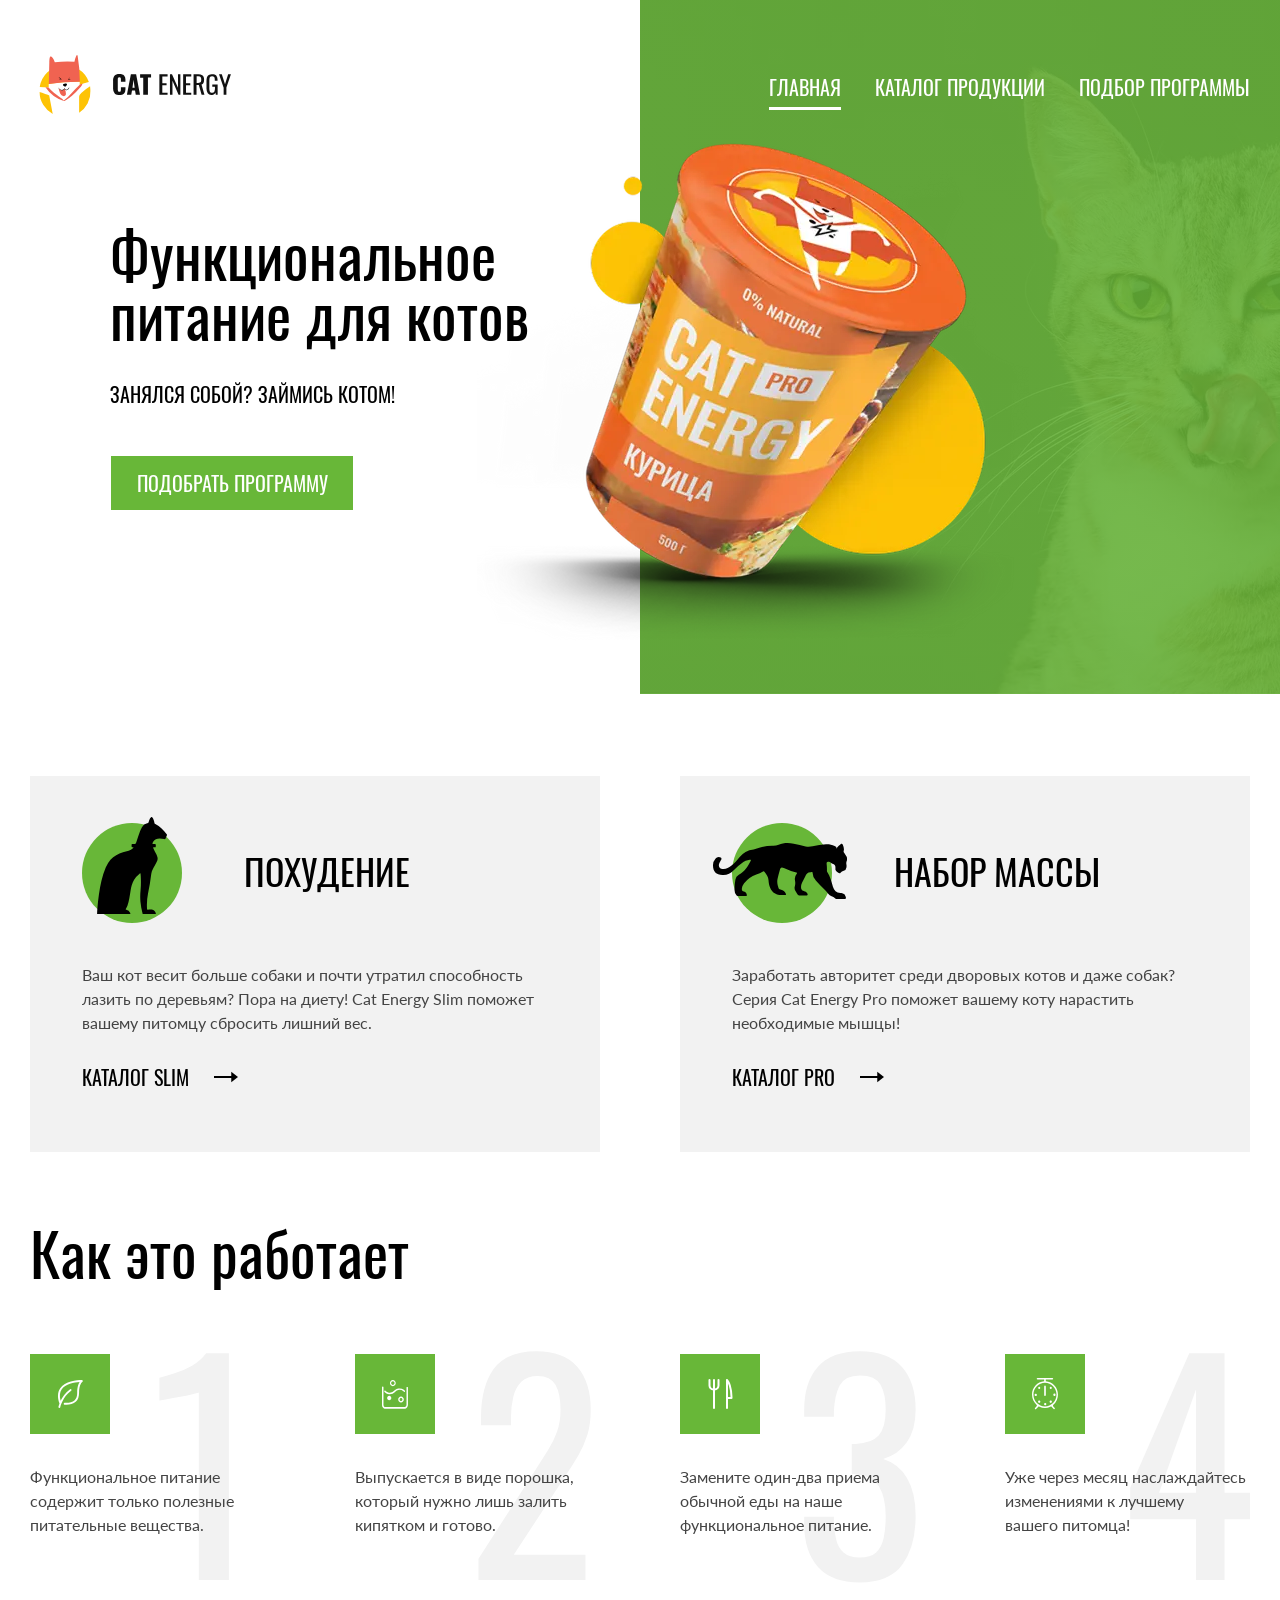
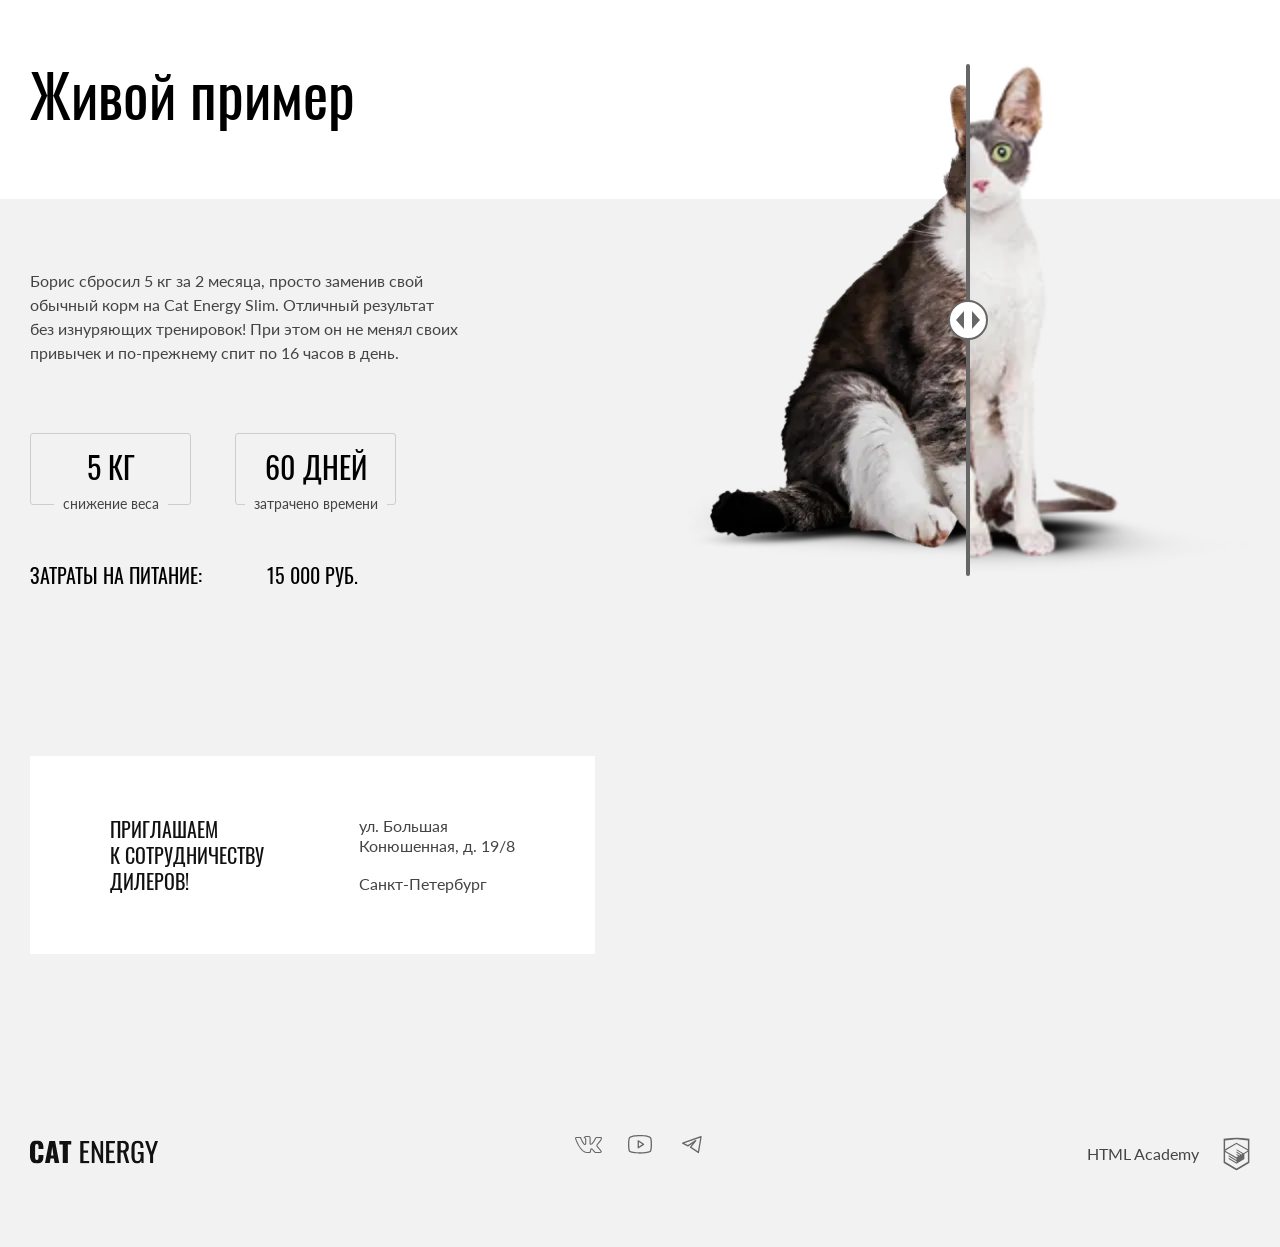
==== commit 2ca369c1: "Deploying to gh-pages from @ Anni-spb/2275573-cat-energy-2@3babdfc5a59e54904908fddf228b5def1f191f0b " ====
--- a/index.html
+++ b/index.html
@@ -1 +1 @@
-<!DOCTYPE html><html class="page" lang="ru"><head><meta charset="UTF-8"><title>Кэт энерджи</title><meta name="viewport" content="width=device-width,initial-scale=1"><link rel="icon" href="favicon.ico" type="image/x-icon"><link rel="icon" href="favicons/icon.svg" type="image/svg+xml"><link rel="apple-touch-icon" href="favicons/apple.png"><link rel="manifest" href="manifest.webmanifest"><link rel="stylesheet" href="styles/styles.css"><script src="https://api-maps.yandex.ru/2.1/?apikey=b741650d-aeca-472d-a761-ce8550b60bb1&lang=ru_RU" defer="defer"></script><script src="scripts/index.js" defer="defer"></script></head><body class="page__body"><header class="header container"><a class="header__logo logo" href="index.html" aria-current="page"><picture><source media="(min-width:1280px)" srcset="./images/logo-desktop.svg" width="70" height="59" type="image/svg+xml"><source media="(min-width:768px)" srcset="./images/logo-tablet.svg" width="60" height="50" type="image/svg+xml"><img class="logo__img" src="./images/logo-mobile.svg" width="33" height="38" alt="Логотип"></picture><picture><source media="(min-width:768px)" srcset="./images/logo-text-tablet.svg" width="101" height="18" type="image/svg+xml"><img class="logo__text" src="./images/logo-text-mobile.svg" width="101" height="18" lang="en" alt="Cat Energy"></picture></a><nav class="header__nav nav nav--nojs"><button class="nav__toggle" type="button"><span class="visually-hidden">Открыть/закрыть меню</span></button><ul class="nav__list"><li class="nav__item"><a class="nav__link nav__link--light nav__link--current" href="#">Главная</a></li><li class="nav__item"><a class="nav__link nav__link--light" href="catalog.html">Каталог продукции</a></li><li class="nav__item"><a class="nav__link nav__link--light" href="#">Подбор программы</a></li></ul></nav></header><main class="page__main main"><section class="main__promo promo"><div class="promo__wrapper container"><h1 class="promo__title">Функциональное<br>питание для котов</h1><p class="promo__slogan">Занялся собой? Займись котом!</p><picture><source media="(min-width:1280px)" srcset="./images/promo/promo-desktop@1x.webp, ./images/promo/promo-desktop@2x.webp 2x" width="552" height="499" type="image/webp"><source media="(min-width:1280px)" srcset="./images/promo/promo-desktop@1x.png, ./images/promo/promo-desktop@2x.png 2x" width="552" height="499" type="image/png"><source media="(min-width:768px)" srcset="./images/promo/promo-tablet@1x.webp, ./images/promo/promo-tablet@2x.webp 2x" width="709" height="609" type="image/webp"><source media="(min-width:768px)" srcset="./images/promo/promo-tablet@1x.png, ./images/promo/promo-tablet@2x.png 2x" width="709" height="609" type="image/png"><source srcset="./images/promo/promo-mobile@1x.webp, ./images/promo/promo-mobile@2x.webp 2x" type="image/webp" width="280" height="270"><img class="promo__img" src="./images/promo/promo-mobile@1x.png" srcset="./images/promo/promo-mobile@2x.png 2x" width="280" height="270" alt="Пример продукции Cat Energy: баночка со вкусом курицы"></picture><a class="promo__link button button--primary" href="#">Подобрать программу</a></div></section><section class="main__programs programs container"><h2 class="visually-hidden">Типы программ питания</h2><ul class="programs__list"><li class="programs__item programs__item--slim"><h3 class="programs__title">Похудение</h3><p class="programs__description">Ваш кот весит больше собаки и почти утратил способность лазить по деревьям? Пора на диету! Cat Energy Slim поможет вашему питомцу сбросить лишний вес.</p><a class="programs__link" href="#">Каталог Slim</a></li><li class="programs__item programs__item--pro"><h3 class="programs__title">Набор массы</h3><p class="programs__description">Заработать авторитет среди дворовых котов и даже собак? Серия Cat Energy Pro поможет вашему коту нарастить необходимые мышцы!</p><a class="programs__link" href="#">Каталог Pro</a></li></ul></section><section class="main__features features container"><h2 class="features__title">Как это работает</h2><ul class="features__list"><li class="features__item features__item--nutrition">Функциональное питание содержит только полезные питательные вещества.</li><li class="features__item features__item--cooking">Выпускается в виде порошка, который нужно лишь залить кипятком и готово.</li><li class="features__item features__item--usage">Замените один-два приема обычной еды на наше функциональное питание.</li><li class="features__item features__item--time">Уже через месяц наслаждайтесь изменениями к лучшему вашего&nbsp;питомца!</li></ul></section><section class="main__example example"><div class="example__container container"><h2 class="example__title">Живой пример</h2><p class="example__text">Борис сбросил 5 кг за 2 месяца, просто заменив свой обычный корм на Cat Energy Slim. Отличный результат без&nbsp;изнуряющих тренировок! При этом он не менял своих привычек и по-прежнему спит по 16 часов в день.</p><div class="example__wrapper"><dl class="example__list"><div class="example__statistics-wrapper"><dt class="example__number">5 кг</dt><dd class="example__description">снижение веса</dd></div><div class="example__statistics-wrapper"><dt class="example__number">60 дней</dt><dd class="example__description">затрачено времени</dd></div></dl><p class="example__cost">Затраты на питание: <span class="example__cost-value">15 000 руб.</span></p></div><div class="example__slider slider"><div class="slider__img-before"><picture><source media="(min-width:768px)" srcset="./images/slider/before-tablet@1x.webp, ./images/slider/before-tablet@2x.webp 2x" width="560" height="512" type="image/webp"><source media="(min-width:768px)" srcset="./images/slider/before-tablet@1x.png, ./images/slider/before-tablet@2x.png 2x" width="560" height="512" type="image/png"><source srcset="./images/slider/before-mobile@1x.webp, ./images/slider/before-mobile@2x.webp 2x" type="image/webp" width="280" height="256"><img class="slider__img slider__img--before" src="./images/slider/before-mobile@1x.png" srcset="./images/slider/before-mobile@2x.png 2x" width="280" height="256" alt="Кот до начала приема Cat energy"></picture></div><div class="slider__img-after"><picture><source media="(min-width:768px)" srcset="./images/slider/after-tablet@1x.webp, ./images/slider/after-tablet@2x.webp 2x" width="560" height="512" type="image/webp"><source media="(min-width:768px)" srcset="./images/slider/after-tablet@1x.png, ./images/slider/after-tablet@2x.png 2x" width="560" height="512" type="image/png"><source srcset="./images/slider/after-mobile@1x.webp, ./images/slider/after-mobile@2x.webp 2x" type="image/webp"><img class="slider__img slider__img--after" src="./images/slider/after-mobile@1x.png" srcset="./images/slider/after-mobile@2x.png 2x" width="280" height="256" alt="Кот после приема Cat energy"></picture></div><button class="slider__range" type="button"><span class="visually-hidden">Ползунок слайдера</span></button></div></div></section></main><footer class="footer"><div class="footer__contacts contacts"><div class="contacts__wrapper"><h2 class="contacts__title">Приглашаем к&nbsp;сотрудничеству дилеров!</h2><address class="contacts__address">ул. Большая Конюшенная,&nbsp;д.&nbsp;19/8 <span>Санкт-Петербург</span></address></div><div class="contacts__map" id="map"><picture><source media="(min-width:1280px)" srcset="./images/maps/maps-desktop@1x.webp, ./images/maps/maps-desktop@2x.webp 2x" width="1440" height="400" type="image/webp"><source media="(min-width:1280px)" srcset="./images/maps/maps-desktop@1x.jpg, ./images/maps/maps-desktop@2x.jpg 2x" width="1440" height="400" type="image/jpeg"><source media="(min-width:660px)" srcset="./images/maps/maps-tablet@1x.webp, ./images/maps/maps-tablet@2x.webp 2x" width="768" height="400" type="image/webp"><source media="(min-width:660px)" srcset="./images/maps/maps-tablet@1x.jpg, ./images/maps/maps-tablet@2x.jpg 2x" width="768" height="400" type="image/jpeg"><source srcset="./images/maps/maps-mobile@1x.webp, ./images/maps/maps-mobile@2x.webp 2x" type="image/webp" width="320" height="362"><img class="contacts__map-img" src="./images/maps/maps-mobile@1x.jpg" srcset="./images/maps/maps-mobile@2x.jpg 2x" width="320" height="362" alt="Карта"></picture></div></div><div class="footer__wrapper container"><a class="footer__logo logo" href="index.html" aria-current="page"><img class="logo__text logo__text--footer" src="./images/logo-text-mobile.svg" width="128" height="24" alt="Cat Energy"></a><ul class="footer__social social"><li class="social__item"><a class="social__link social__link--vk" href="https://vk.com/htmlacademy" target="_blank" rel="noreferrer noopener"><span class="visually-hidden">Наша группа Вконтакте</span></a></li><li class="social__item"><a class="social__link social__link--youtube" href="https://www.youtube.com/user/htmlacademyru" target="_blank" rel="noreferrer noopener"><span class="visually-hidden">Наш канал на Youtube</span></a></li><li class="social__item"><a class="social__link social__link--telegram" href="https://t.me/htmlacademy" target="_blank" rel="noreferrer noopener"><span class="visually-hidden">Наша группа Telegram</span></a></li></ul><a class="footer__developer" href="https://htmlacademy.ru/intensive/adaptive" target="_blank" rel="noreferrer noopener"><span class="footer__developer-text">HTML Academy</span></a></div></footer></body></html>+<!DOCTYPE html><html class="page" lang="ru"><head><meta charset="UTF-8"><title>Кэт энерджи</title><meta name="viewport" content="width=device-width,initial-scale=1"><link rel="icon" href="favicon.ico" type="image/x-icon"><link rel="icon" href="favicons/icon.svg" type="image/svg+xml"><link rel="apple-touch-icon" href="favicons/apple.png"><link rel="manifest" href="manifest.webmanifest"><link rel="preload" href="fonts/lato/Lato-Regular.woff2" as="font" type="font/woff2" crossorigin="anonymous"><link rel="preload" href="fonts/oswald/oswaldregular.woff2" as="font" type="font/woff2" crossorigin="anonymous"><link rel="stylesheet" href="styles/styles.css"><script src="https://api-maps.yandex.ru/2.1/?apikey=b741650d-aeca-472d-a761-ce8550b60bb1&lang=ru_RU" defer="defer"></script><script src="scripts/index.js" defer="defer"></script></head><body class="page__body"><header class="header container"><a class="header__logo logo" href="index.html" aria-current="page"><picture><source media="(min-width:1280px)" srcset="./images/logo-desktop.svg" width="70" height="59" type="image/svg+xml"><source media="(min-width:768px)" srcset="./images/logo-tablet.svg" width="60" height="50" type="image/svg+xml"><img class="logo__img" src="./images/logo-mobile.svg" width="33" height="38" alt="Логотип"></picture><picture><source media="(min-width:768px)" srcset="./images/logo-text-tablet.svg" width="101" height="18" type="image/svg+xml"><img class="logo__text" src="./images/logo-text-mobile.svg" width="101" height="18" lang="en" alt="Cat Energy"></picture></a><nav class="header__nav nav nav--nojs"><button class="nav__toggle" type="button"><span class="visually-hidden">Открыть/закрыть меню</span></button><ul class="nav__list"><li class="nav__item"><a class="nav__link nav__link--light nav__link--current" href="#">Главная</a></li><li class="nav__item"><a class="nav__link nav__link--light" href="catalog.html">Каталог продукции</a></li><li class="nav__item"><a class="nav__link nav__link--light" href="#">Подбор программы</a></li></ul></nav></header><main class="page__main main"><section class="main__promo promo"><div class="promo__wrapper container"><h1 class="promo__title">Функциональное<br>питание для котов</h1><p class="promo__slogan">Занялся собой? Займись котом!</p><picture><source media="(min-width:1280px)" srcset="./images/promo/promo-desktop@1x.webp, ./images/promo/promo-desktop@2x.webp 2x" width="552" height="499" type="image/webp"><source media="(min-width:1280px)" srcset="./images/promo/promo-desktop@1x.png, ./images/promo/promo-desktop@2x.png 2x" width="552" height="499" type="image/png"><source media="(min-width:768px)" srcset="./images/promo/promo-tablet@1x.webp, ./images/promo/promo-tablet@2x.webp 2x" width="709" height="609" type="image/webp"><source media="(min-width:768px)" srcset="./images/promo/promo-tablet@1x.png, ./images/promo/promo-tablet@2x.png 2x" width="709" height="609" type="image/png"><source srcset="./images/promo/promo-mobile@1x.webp, ./images/promo/promo-mobile@2x.webp 2x" type="image/webp" width="280" height="270"><img class="promo__img" src="./images/promo/promo-mobile@1x.png" srcset="./images/promo/promo-mobile@2x.png 2x" width="280" height="270" alt="Пример продукции Cat Energy: баночка со вкусом курицы"></picture><a class="promo__link button button--primary" href="#">Подобрать программу</a></div></section><section class="main__programs programs container"><h2 class="visually-hidden">Типы программ питания</h2><ul class="programs__list"><li class="programs__item programs__item--slim"><h3 class="programs__title">Похудение</h3><p class="programs__description">Ваш кот весит больше собаки и почти утратил способность лазить по деревьям? Пора на диету! Cat Energy Slim поможет вашему питомцу сбросить лишний вес.</p><a class="programs__link" href="#">Каталог Slim</a></li><li class="programs__item programs__item--pro"><h3 class="programs__title">Набор массы</h3><p class="programs__description">Заработать авторитет среди дворовых котов и даже собак? Серия Cat Energy Pro поможет вашему коту нарастить необходимые мышцы!</p><a class="programs__link" href="#">Каталог Pro</a></li></ul></section><section class="main__features features container"><h2 class="features__title">Как это работает</h2><ul class="features__list"><li class="features__item features__item--nutrition">Функциональное питание содержит только полезные питательные вещества.</li><li class="features__item features__item--cooking">Выпускается в виде порошка, который нужно лишь залить кипятком и готово.</li><li class="features__item features__item--usage">Замените один-два приема обычной еды на наше функциональное питание.</li><li class="features__item features__item--time">Уже через месяц наслаждайтесь изменениями к лучшему вашего&nbsp;питомца!</li></ul></section><section class="main__example example"><div class="example__container container"><h2 class="example__title">Живой пример</h2><p class="example__text">Борис сбросил 5 кг за 2 месяца, просто заменив свой обычный корм на Cat Energy Slim. Отличный результат без&nbsp;изнуряющих тренировок! При этом он не менял своих привычек и по-прежнему спит по 16 часов в день.</p><div class="example__wrapper"><dl class="example__list"><div class="example__statistics-wrapper"><dt class="example__number">5 кг</dt><dd class="example__description">снижение веса</dd></div><div class="example__statistics-wrapper"><dt class="example__number">60 дней</dt><dd class="example__description">затрачено времени</dd></div></dl><p class="example__cost">Затраты на питание: <span class="example__cost-value">15 000 руб.</span></p></div><div class="example__slider slider"><div class="slider__img-before"><picture><source media="(min-width:768px)" srcset="./images/slider/before-tablet@1x.webp, ./images/slider/before-tablet@2x.webp 2x" width="560" height="512" type="image/webp"><source media="(min-width:768px)" srcset="./images/slider/before-tablet@1x.png, ./images/slider/before-tablet@2x.png 2x" width="560" height="512" type="image/png"><source srcset="./images/slider/before-mobile@1x.webp, ./images/slider/before-mobile@2x.webp 2x" type="image/webp" width="280" height="256"><img class="slider__img slider__img--before" src="./images/slider/before-mobile@1x.png" srcset="./images/slider/before-mobile@2x.png 2x" width="280" height="256" alt="Кот до начала приема Cat energy" loading="lazy"></picture></div><div class="slider__img-after"><picture><source media="(min-width:768px)" srcset="./images/slider/after-tablet@1x.webp, ./images/slider/after-tablet@2x.webp 2x" width="560" height="512" type="image/webp"><source media="(min-width:768px)" srcset="./images/slider/after-tablet@1x.png, ./images/slider/after-tablet@2x.png 2x" width="560" height="512" type="image/png"><source srcset="./images/slider/after-mobile@1x.webp, ./images/slider/after-mobile@2x.webp 2x" type="image/webp"><img class="slider__img slider__img--after" src="./images/slider/after-mobile@1x.png" srcset="./images/slider/after-mobile@2x.png 2x" width="280" height="256" alt="Кот после приема Cat energy" loading="lazy"></picture></div><button class="slider__range" type="button"><span class="visually-hidden">Ползунок слайдера</span></button></div></div></section></main><footer class="footer"><div class="footer__contacts contacts"><div class="contacts__wrapper"><h2 class="contacts__title">Приглашаем к&nbsp;сотрудничеству дилеров!</h2><address class="contacts__address">ул. Большая Конюшенная,&nbsp;д.&nbsp;19/8 <span>Санкт-Петербург</span></address></div><div class="contacts__map" id="map"><noscript><picture><source media="(min-width:1280px)" srcset="./images/maps/maps-desktop@1x.webp, ./images/maps/maps-desktop@2x.webp 2x" width="1440" height="400" type="image/webp"><source media="(min-width:1280px)" srcset="./images/maps/maps-desktop@1x.jpg, ./images/maps/maps-desktop@2x.jpg 2x" width="1440" height="400" type="image/jpeg"><source media="(min-width:660px)" srcset="./images/maps/maps-tablet@1x.webp, ./images/maps/maps-tablet@2x.webp 2x" width="768" height="400" type="image/webp"><source media="(min-width:660px)" srcset="./images/maps/maps-tablet@1x.jpg, ./images/maps/maps-tablet@2x.jpg 2x" width="768" height="400" type="image/jpeg"><source srcset="./images/maps/maps-mobile@1x.webp, ./images/maps/maps-mobile@2x.webp 2x" type="image/webp" width="320" height="362"><img class="contacts__map-img" src="./images/maps/maps-mobile@1x.jpg" srcset="./images/maps/maps-mobile@2x.jpg 2x" width="320" height="362" alt="Карта" loading="lazy"></picture></noscript></div></div><div class="footer__wrapper container"><a class="footer__logo logo" href="index.html" aria-current="page"><img class="logo__text logo__text--footer" src="./images/logo-text-mobile.svg" width="128" height="24" alt="Cat Energy"></a><ul class="footer__social social"><li class="social__item"><a class="social__link social__link--vk" href="https://vk.com/htmlacademy" target="_blank" rel="noreferrer noopener"><span class="visually-hidden">Наша группа Вконтакте</span></a></li><li class="social__item"><a class="social__link social__link--youtube" href="https://www.youtube.com/user/htmlacademyru" target="_blank" rel="noreferrer noopener"><span class="visually-hidden">Наш канал на Youtube</span></a></li><li class="social__item"><a class="social__link social__link--telegram" href="https://t.me/htmlacademy" target="_blank" rel="noreferrer noopener"><span class="visually-hidden">Наша группа Telegram</span></a></li></ul><a class="footer__developer" href="https://htmlacademy.ru/intensive/adaptive" target="_blank" rel="noreferrer noopener"><span class="footer__developer-text">HTML Academy</span></a></div></footer></body></html>
--- a/styles/styles.css
+++ b/styles/styles.css
@@ -1 +1 @@
-*,:before,:after{box-sizing:border-box}.container{padding-inline:20px}@media (width>=768px){.container{padding-inline:30px}}@media (width>=1280px){.container{max-width:1280px;margin:0 auto}}@font-face{font-family:Lato;font-weight:400;font-style:normal;font-display:swap;src:url(../fonts/lato/Lato-Regular.woff2)format("woff2")}@font-face{font-family:Oswald;font-weight:400;font-style:normal;font-display:swap;src:url(../fonts/oswald/oswaldregular.woff2)format("woff2")}.visually-hidden{white-space:nowrap;clip:rect(0 0 0 0);-webkit-clip-path:inset(100%);clip-path:inset(100%);border:0;width:1px;height:1px;margin:-1px;padding:0;position:absolute;overflow:hidden}.button{text-align:center;text-transform:uppercase;border:none;padding:10px 30px;font-family:Oswald,Arial,sans-serif;font-size:16px;line-height:20px;text-decoration:none;display:block}.button:disabled{opacity:.3;pointer-events:none}.button--primary{color:#fff;background-color:#68b738}.button--primary:hover,.button--primary:focus{background-color:#5eaa2f}.button--primary:active{color:#ffffff4d}.button--secondary{color:#444;background-color:#f2f2f2}.button--secondary:hover,.button--secondary:focus{background-color:#ebebeb}.button--secondary:active{color:#444444b3}.page{height:100%}.page__body{color:#444;background-color:#fff;flex-direction:column;min-width:320px;min-height:100vh;margin:0 auto;font-family:Lato,Arial,sans-serif;font-size:14px;font-weight:400;line-height:18px;display:flex}.page__main{flex-grow:1}@media (width<=1279px){.page__main{overflow:hidden}}.header{padding-top:13px}@media (width>=768px){.header{justify-content:space-between;align-items:flex-start;width:100%;padding-top:25px;display:flex}}@media (width>=1280px){.header{padding-block:55px 48px}}.header__logo{gap:56px;display:flex}@media (width>=768px){.header__logo{gap:13px}.header__nav{width:65%;margin-right:6px}}@media (width>=1280px){.header__nav{width:50%;margin-right:0}}@media (width<=767px){.header--inner{position:relative}.header--inner:after{content:"";background-color:#d9d9d9;width:100%;height:1px;display:block;position:absolute;bottom:-1px;left:0}}.logo{align-items:center}.logo:hover,.logo:focus{opacity:.8}.logo:active{opacity:.6}.logo__img{width:33px;height:38px}@media (width>=768px){.logo__img{width:60px;height:50px}}@media (width>=1280px){.logo__img{width:70px;height:59px}}.logo__text{width:101px;height:18px}@media (width>=1280px){.logo__text{width:118px;height:21px}}.logo__text--footer{width:128px;height:24px}@media (width<=767px){.nav{padding:10px}.nav--nojs .nav__toggle{visibility:hidden}.nav--nojs .nav__list{display:block}}.nav__toggle{cursor:pointer;background-color:#fff;background-image:url(../icons/stack.svg#menu-open-icon);background-position:50%;background-repeat:no-repeat;border:none;width:24px;height:24px;transition:opacity .3s;position:absolute;top:20px;right:20px}.nav__toggle:hover{opacity:.7}@media (width>=768px){.nav__toggle{display:none}}.nav__toggle--active{background-image:url(../icons/stack.svg#menu-close-icon);background-size:18px 18px}.nav__list{width:100%;margin:0;padding:0;list-style:none;display:none}@media (width<=767px){.nav__list--opened{z-index:1;background-color:#fff;display:block;position:absolute;left:0}}@media (width>=768px){.nav__list{flex-wrap:wrap;justify-content:flex-end;gap:10px 34px;display:flex}}.nav__item{text-align:center;position:relative}@media (width<=767px){.nav__item{border-top:1px solid #e6e6e6}.nav__item:last-child{border-bottom:1px solid #e6e6e6}}.nav__link{color:#000;text-transform:uppercase;padding:22px 20px 24px;font-family:Oswald,Arial,sans-serif;font-size:20px;line-height:20px;text-decoration:none;display:block}.nav__link:hover,.nav__link:focus-within{opacity:.6}.nav__link:active{opacity:.3}@media (width>=768px){.nav__link{padding:12px 0;font-size:18px;line-height:24px}.nav__link--current:after{content:"";background-color:#68b738;width:100%;height:2px;display:block;position:absolute;bottom:2px}}@media (width>=1280px){.nav__link{color:#000;padding:17px 0 10px;font-size:20px;line-height:30px}.nav__link--light{color:#fff}.nav__link--light:after{background-color:#fff}}.main__promo{margin-bottom:20px}@media (width>=1280px){.main__promo{margin-bottom:82px}}.main__programs{margin-bottom:20px}@media (width>=768px){.main__programs{margin-bottom:45px}}@media (width>=1280px){.main__programs{margin-bottom:40px}.main__features{margin-bottom:69px}}.promo{background-image:-webkit-linear-gradient(#68b738d9 0% 100%),-webkit-image-set(url(../images/promo/promo-bg-mobile@1x.webp) 1x type("image/webp"),url(../images/promo/promo-bg-mobile@2x.webp) 2x type("image/webp"),url(../images/promo/promo-bg-mobile@1x.jpg) 1x type("image/jpeg"),url(../images/promo/promo-bg-mobile@2x.jpg) 2x type("image/jpeg")),-webkit-linear-gradient(90deg,#4f4f55 50%,#343437 100%);background-image:linear-gradient(#68b738d9 0% 100%),image-set("../images/promo/promo-bg-mobile@1x.webp" 1x type("image/webp"),"../images/promo/promo-bg-mobile@2x.webp" 2x type("image/webp"),"../images/promo/promo-bg-mobile@1x.jpg" 1x type("image/jpeg"),"../images/promo/promo-bg-mobile@2x.jpg" 2x type("image/jpeg")),linear-gradient(90deg,#4f4f55 50%,#343437 100%);background-position:0 0,top,0 0;background-repeat:no-repeat;background-size:100% 63%,320px 302px,100% 63%}@media (width>=768px){.promo{background-image:none}}@media (width>=1280px){.promo:before{content:"";z-index:-1;background-image:-webkit-linear-gradient(#68b738d9 0% 100%),-webkit-image-set(url(../images/promo/promo-bg-desktop@1x.webp) 1x type("image/webp"),url(../images/promo/promo-bg-desktop@2x.webp) 2x type("image/webp"),url(../images/promo/promo-bg-desktop@1x.jpg) 1x type("image/jpeg"),url(../images/promo/promo-bg-desktop@2x.jpg) 2x type("image/jpeg")),-webkit-linear-gradient(#313134 50%,#343438 100%);background-image:linear-gradient(#68b738d9 0% 100%),image-set("../images/promo/promo-bg-desktop@1x.webp" 1x type("image/webp"),"../images/promo/promo-bg-desktop@2x.webp" 2x type("image/webp"),"../images/promo/promo-bg-desktop@1x.jpg" 1x type("image/jpeg"),"../images/promo/promo-bg-desktop@2x.jpg" 2x type("image/jpeg")),linear-gradient(#313134 50%,#343438 100%);background-position:0 0;background-repeat:no-repeat;min-width:50%;min-height:694px;display:block;position:absolute;top:0;left:50%}}.promo__wrapper{text-align:center;padding-top:27px;position:relative}@media (width>=768px){.promo__wrapper{width:708px;margin:0 auto;padding:49px 0 505px}}@media (width>=1280px){.promo__wrapper{width:1220px;margin:0 auto;padding:107px 0 183px}}.promo__title{color:#fff;margin:0 0 25px;font-family:Oswald,Arial,sans-serif;font-size:36px;font-weight:400;line-height:36px}@media (width>=768px){.promo__title{color:#000;text-align:left;margin-bottom:40px;padding:0 90px;font-size:60px;line-height:60px}}@media (width>=1280px){.promo__title{padding:0 55% 0 80px}}.promo__slogan{color:#fff;text-transform:uppercase;margin:0 0 32px;font-family:Oswald,Arial,sans-serif;font-size:14px;line-height:14px}@media (width>=768px){.promo__slogan{color:#000;text-align:left;margin-bottom:50px;padding:0 90px;font-size:20px;line-height:20px}}@media (width>=1280px){.promo__slogan{margin-bottom:52px;padding:0 55% 0 80px}}.promo__img{object-fit:contain;width:280px;height:270px;margin:0 auto;display:block}@media (width>=768px){.promo__img{z-index:-1;width:709px;height:609px;position:absolute;bottom:-20px}}@media (width>=1280px){.promo__img{z-index:1;width:552px;height:499px;top:26px;right:221px}}.promo__link{width:100%;padding:10px 50px}@media (width>=768px){.promo__link{width:242px;margin-bottom:1px;margin-left:90px;padding:14px 25px;font-size:20px;line-height:26px}}@media (width>=1280px){.promo__link{margin-left:80px}.programs{width:1280px}}.programs__list{margin:0;padding:0;list-style:none}@media (width>=1280px){.programs__list{grid-template-columns:1fr 1fr;gap:80px;display:grid}}.programs__item{background-color:#f2f2f2;margin:0 auto 20px;padding:30px 20px 18px;position:relative}.programs__item--slim:before{content:"";background-color:#68b738;border-radius:50%;width:50px;height:50px;display:block;position:absolute}.programs__item--slim:after{content:"";background-image:url(../icons/stack.svg#cat-slim);background-position:50%;background-repeat:no-repeat;width:36px;height:50px;display:block;position:absolute}.programs__item--pro:before{content:"";background-color:#68b738;border-radius:50%;width:50px;height:50px;display:block;position:absolute}.programs__item--pro:after{content:"";background-image:url(../icons/stack.svg#cat-pro);background-position:50%;background-repeat:no-repeat;width:67px;height:28px;display:block;position:absolute}@media (width<=767px){.programs__item--slim:before{top:24px;left:20px}.programs__item--slim:after{top:21px;left:27px}.programs__item--pro:before{top:24px;left:21px}.programs__item--pro:after{top:35px;left:12px}}@media (width>=768px){.programs__item{margin:0 0 30px;padding:77px 45% 53px 53px}.programs__item--slim:before{width:200px;height:200px;top:92px;right:63px}.programs__item--slim:after{width:140px;height:194px;top:81px;right:93px}.programs__item--pro:before{width:200px;height:200px;top:91px;right:63px}.programs__item--pro:after{width:268px;height:112px;top:135px;right:29px}}@media (width>=1280px){.programs__item{margin-bottom:30px;padding:77px 61px 55px 52px}.programs__item--slim:before{width:100px;height:100px;top:47px;left:52px}.programs__item--slim:after{width:70px;height:97px;top:41px;left:67px}.programs__item--pro:before{width:100px;height:100px;top:47px;left:52px}.programs__item--pro:after{width:134px;height:56px;top:67px;left:33px}}.programs__title{color:#000;text-transform:uppercase;margin:0 0 29px;padding-left:70px;font-family:Oswald,Arial,sans-serif;font-size:24px;font-weight:400;line-height:37px}@media (width>=768px){.programs__title{margin-bottom:25px;padding:0;font-size:36px;line-height:36px}}@media (width>=1280px){.programs__title{margin-bottom:73px;padding-left:162px}}.programs__description{min-height:90px;margin-bottom:38px;position:relative}@media (width<=767px){.programs__description:after{content:"";background-color:#d9d9d9;width:100%;height:1px;position:absolute;bottom:-23px;left:0}}@media (width>=768px){.programs__description{min-height:96px;margin-bottom:48px;font-size:16px;line-height:24px}}@media (width>=1280px){.programs__description{min-height:72px;margin-bottom:23px}}.programs__link{color:#000;text-transform:uppercase;align-items:center;column-gap:17px;padding:4px 60px 4px 0;font-family:Oswald,Arial,sans-serif;font-size:16px;line-height:16px;text-decoration:none;display:flex}.programs__link:after{content:"";background-image:url(../icons/stack.svg#icon-arrow);background-position:100%;background-repeat:no-repeat;background-size:32px 12px;width:24px;height:12px;transition:width .2s;display:block}.programs__link:hover:after{width:32px}.programs__link:active{opacity:.3}.programs__link:active:after{width:32px}@media (width>=768px){.programs__link{column-gap:25px;font-size:20px;line-height:30px}}.features{padding-bottom:50px}@media (width>=768px){.features{border-bottom:1px solid #eaeaea;padding-bottom:46px}}@media (width>=1280px){.features{border-bottom:none;width:1280px;padding-bottom:0}}.features__title{color:#000;margin:0 0 40px;font-family:Oswald,Arial,sans-serif;font-size:36px;font-weight:400;line-height:40px}@media (width>=768px){.features__title{margin-bottom:32px;font-size:60px;line-height:60px}}.features__list{flex-direction:column;gap:20px;margin:0;padding:0;list-style:none;display:flex}@media (width>=768px){.features__list{counter-reset:features__item 0;grid-template-columns:49% 46%;gap:37px;display:grid}}@media (width>=1280px){.features__list{grid-template-columns:repeat(4,325px);gap:0}}.features__item{align-items:center;gap:20px;display:flex;position:relative}.features__item:before{content:"";background-color:#68b738;background-position:50%;background-repeat:no-repeat;flex-shrink:0;width:60px;height:60px;display:block}@media (width>=768px){.features__item{counter-increment:features__item 1;max-width:250px;padding-top:40px;padding-bottom:57px;font-size:16px;line-height:24px;display:block}.features__item:before{width:80px;height:80px;margin-bottom:31px}.features__item:after{content:counter(features__item);color:#f2f2f2;z-index:-1;font-family:Oswald,Arial,sans-serif;font-size:280px;line-height:280px;position:absolute;top:0;right:0}.features__item--nutrition{width:227px}.features__item--cooking{width:246px}.features__item--usage{width:247px}.features__item--time{width:249px}}.features__item--nutrition:before{background-image:url(../icons/stack.svg#icon-leaf);background-size:30px 32px}.features__item--cooking:before{background-image:url(../icons/stack.svg#icon-water);background-size:26px 29px}.features__item--usage:before{background-image:url(../icons/stack.svg#icon-eat);background-size:25px 30px}.features__item--time:before{background-image:url(../icons/stack.svg#icon-watch);background-size:26px 50px}.example{background-color:#eaeaea;padding-block:25px 40px}@media (width>=768px){.example{background-image:linear-gradient(0deg,#eaeaea 462px,#fff 462px 100%);padding-block:45px 100px}}@media (width>=1280px){.example{background-image:linear-gradient(#fff 136px,#f2f2f2 136px 100%);padding-block:0 55px}}.example__container{position:relative}.example__title{color:#000;margin:0 0 40px;font-family:Oswald,Arial,sans-serif;font-size:36px;font-weight:400;line-height:40px}@media (width>=768px){.example__title{margin-bottom:60px;font-size:60px;line-height:60px}}@media (width>=1280px){.example__title{width:50%;margin-bottom:146px}}.example__text{min-height:108px;margin:0 0 20px}@media (width>=768px){.example__text{min-height:72px;margin-bottom:54px;font-size:16px;line-height:24px}}@media (width>=1280px){.example__text{max-width:436px;margin-bottom:69px}}.example__wrapper{margin-bottom:20px}@media (width>=768px) and (width<=1279px){.example__wrapper{flex-wrap:wrap;justify-content:space-between;margin-bottom:87px;display:flex}}.example__list{text-align:center;flex-wrap:wrap;justify-content:space-between;gap:32px;width:280px;margin-bottom:10px;display:flex}@media (width>=768px){.example__list{gap:43px;width:auto;margin:0}}@media (width>=1280px){.example__list{gap:42px;width:370px;margin-bottom:42px}}.example__item{text-align:center}.example__number{color:#000;text-transform:uppercase;border:1px solid #cdcdcd;border-radius:3px;width:124px;min-height:56px;padding:14px 15px;font-family:Oswald,Arial,sans-serif;font-size:24px;line-height:24px}@media (width>=768px){.example__number{width:162px;min-height:72px;font-size:30px;line-height:37px}}.example__description{text-align:center;background-color:#eaeaea;width:min-content;margin:0 auto;padding:0 16px;font-size:12px;line-height:12px;position:relative;top:-11px}@media (width>=768px){.example__description{background-color:#fff;width:auto;max-width:145px;padding:0 9px;font-size:14px;line-height:14px;display:inline-block}}@media (width>=1280px){.example__description{background-color:#f2f2f2}}.example__statistics-wrapper:first-child .example__description{max-width:115px}.example__cost{color:#000;text-transform:uppercase;text-align:center;width:100%;margin:0;font-family:Oswald,Arial,sans-serif;font-size:14px;line-height:20px}@media (width>=768px){.example__cost{text-align:right;width:45%;padding-top:12px;font-size:20px}}@media (width>=1280px){.example__cost{text-align:start;max-width:50%;padding:0;font-size:20px}}@media (width>=768px){.example__cost-value{margin-top:9px;display:block}}@media (width>=1280px){.example__cost-value{margin-left:63px;display:inline}}.example__slider{width:280px;margin:0 auto;position:relative}@media (width>=768px){.example__slider{width:560px}}@media (width>=1280px){.example__slider{position:absolute;top:1px;right:32px}}.slider{grid-template-columns:50% 50%;display:grid}.slider__img{object-fit:cover;width:100%;display:block}.slider__img--before{object-position:left}.slider__img--after{object-position:right}.slider__range{color:#666;background-color:currentColor;border:none;border-radius:2px;width:4px;height:100%;padding:0;transition:all .3s;position:absolute;top:0;left:50%;transform:translate(-50%)}.slider__range:before{content:"";background-color:#fff;border:2px solid;border-radius:50%;width:40px;height:40px;position:absolute;top:50%;left:50%;transform:translate(-50%)translateY(-50%)}.slider__range:after{cursor:grab;content:"";background-color:currentColor;width:40px;height:40px;position:absolute;top:50%;left:50%;transform:translate(-50%)translateY(-50%);-webkit-mask-image:url(../icons/stack.svg#slider-icon);mask-image:url(../icons/stack.svg#slider-icon);-webkit-mask-position:50%;mask-position:50%;-webkit-mask-size:24px 18px;mask-size:24px 18px;-webkit-mask-repeat:no-repeat;mask-repeat:no-repeat}.slider__range:hover,.slider__range:focus{color:#68b738}.slider__range:active{opacity:.6}.slider__range:disabled{opacity:.5;pointer-events:none}.contacts{position:relative}@media (width>=1280px){.contacts{grid-template-rows:95px 1fr 106px;grid-template-columns:1fr 1220px 1fr;display:grid}}.contacts__wrapper{background-color:#fff;grid-template-columns:1fr 1fr;min-height:60px;padding:26px 20px;display:grid}@media (width>=768px){.contacts__wrapper{column-gap:300px;min-height:80px;padding:60px 70px}}@media (width>=1280px){.contacts__wrapper{z-index:1;grid-area:2/2/3/3;align-self:center;column-gap:90px;width:565px;padding:60px 80px}}.contacts__wrapper--inner{background-color:#f2f2f2}@media (width>=1280px){.contacts__wrapper--inner{background-color:#fff}}.contacts__title{color:#111;text-transform:uppercase;width:140px;margin:0;font-family:Oswald,Arial,sans-serif;font-size:16px;font-weight:400;line-height:20px}@media (width>=768px){.contacts__title{width:163px;font-size:20px;line-height:26px}}.contacts__address{width:140px;font-size:14px;font-style:normal;line-height:20px}@media (width>=768px){.contacts__address{text-align:right;width:157px;font-size:16px;line-height:20px}}@media (width>=1280px){.contacts__address{text-align:start}}@media (width>=768px){.contacts__address span{margin-top:20px;display:inline-block}}.contacts__map{justify-content:center;height:362px;display:flex;position:relative;overflow:hidden}@media (width>=768px){.contacts__map{grid-area:1/1/4/4;height:400px}}.contacts__map-img{object-fit:cover;width:100%;display:block;position:absolute;top:50%;left:0;transform:translateY(-50%)}.social{padding:0;border-top:1px solid #d9d9d9;border-bottom:1px solid #d9d9d9;flex-wrap:wrap;justify-content:center;gap:24px;margin:0;padding-block:20px;list-style:none;display:flex}@media (width>=768px){.social{border:none}}.social__link{width:28px;height:22px;display:block}.social__link:before{content:"";background-color:#666;width:100%;height:100%;display:block}.social__link:hover:before,.social__link:focus:before{background-color:#68b738}.social__link:active:before{opacity:.3}.social__link--vk:before{-webkit-mask-image:url(../icons/stack.svg#icon-vk);mask-image:url(../icons/stack.svg#icon-vk)}.social__link--telegram:before{-webkit-mask-image:url(../icons/stack.svg#icon-telegram);mask-image:url(../icons/stack.svg#icon-telegram)}.social__link--youtube:before{-webkit-mask-image:url(../icons/stack.svg#icon-youtube);mask-image:url(../icons/stack.svg#icon-youtube)}.footer{background-color:#f2f2f2}.footer__wrapper{padding-block:40px}@media (width>=768px){.footer__wrapper{flex-wrap:wrap;justify-content:space-between;align-items:center;min-height:38px;padding-block:43px;display:flex}}@media (width>=1280px){.footer__wrapper{padding-block:56px}}.footer__logo{width:128px;margin:0 auto 15px;display:block}@media (width>=768px){.footer__logo{margin:0 35px 0 0}}.footer__social{margin-bottom:19px}@media (width>=768px){.footer__social{margin:0}}.footer__developer{color:inherit;flex-wrap:wrap;justify-content:space-between;align-items:center;width:100%;text-decoration:none;display:flex}@media (width>=768px){.footer__developer{width:163px}}.footer__developer:after{content:"";background-color:#666;width:27px;height:34px;display:block;-webkit-mask-image:url(../icons/stack.svg#logo-htmlacademy);mask-image:url(../icons/stack.svg#logo-htmlacademy)}.footer__developer:hover:after,.footer__developer:focus:after{background-color:#68b738}.footer__developer:active{opacity:.3}.footer__developer-text{font-size:16px;line-height:20px}.catalog__title{color:#000;margin:0 0 41px;padding-top:27px;font-family:Oswald,Arial,sans-serif;font-size:36px;font-weight:400;line-height:36px}@media (width>=768px){.catalog__title{margin-bottom:168px;font-size:60px;line-height:60px}}.catalog__list{margin:0;padding:0;list-style:none}@media (width>=768px){.catalog__list{grid-template-columns:1fr 1fr;gap:143px 60px;display:grid}}@media (width>=1280px){.catalog__list{grid-template-columns:repeat(4,1fr);gap:150px 80px}}.card{display:grid;position:relative}.card:after{content:"";position:absolute;inset:-1px -50px 0}.card__link-img{justify-content:center;align-items:center;height:107px;transition:all .3s;display:flex}.card__link-img:hover .card__img{transform:scale(1.1)}.card__link-img:active .card__img{opacity:.3}@media (width>=768px){.card__link-img{height:210px}}.card__link{text-decoration:none}.card__link:hover,.card__link:focus{opacity:.6}.card__link:active{opacity:.3}.card__title{color:#222;text-transform:uppercase;margin-top:0;font-family:Oswald,Arial,sans-serif;font-size:16px;font-weight:400;line-height:20px}@media (width>=768px){.card__title{font-size:20px;line-height:24px}}.card__details{margin:0;font-size:12px}@media (width>=768px){.card__details{font-size:16px;line-height:20px}}.card__details-block{justify-content:space-between;display:flex}.card__details-desc{margin-left:0}.card__button{grid-column:-1/1}@media (width>=768px){.card__button{grid-column:auto}}.card--block{grid-template-columns:1fr 1fr;padding-block:20px 25px}@media (width>=768px){.card--block{background-color:#f2f2f2;grid-template-columns:1fr;padding:0 37px 40px}}.card--block:after{border:1px solid #ebebeb}@media (width>=768px){.card--block:after{display:none}.card--block .card__link-img{margin-top:-70px;margin-bottom:20px}}@media (width>=1280px){.card--block .card__link-img{margin-bottom:7px}}.card--block .card__title{max-width:95px;margin-bottom:14px;font-weight:400}@media (width>=768px){.card--block .card__title{text-align:center;margin-inline:auto;max-width:130px;margin-bottom:17px}}@media (width>=1280px){.card--block .card__title{margin-bottom:20px}}.card--block .card__details{line-height:16px}@media (width>=768px){.card--block .card__details{line-height:24px}.card--block .card__details-block{border-bottom:1px solid #cdcdcd;margin-bottom:7px}}@media (width>=1280px){.card--block .card__details-block{padding-bottom:2px}}.card--block .card__button{margin-top:17px}@media (width>=768px){.card--block .card__button{margin-top:27px}}.card--special{text-align:center;padding-block:25px}@media (width>=768px){.card--special{grid-template-rows:auto 1fr auto;padding:50px 37px 40px}}.card--special:before{content:"";margin-inline:auto;background-image:url(../icons/stack.svg#icon-plus);width:30px;height:30px;margin-bottom:23px;display:inline-block}@media (width>=768px){.card--special:before{width:60px;height:60px;margin-bottom:49px}}@media (width>=1280px){.card--special:before{margin-bottom:35px}}.card--special:after{border:1px solid #cdcdcd}@media (width>=768px){.card--special:after{border:2px solid #f2f2f2;inset-inline:0}.card--special .card__content{max-width:170px;margin-inline:auto}.card--special .card__details{line-height:18px}}.card--special .card__title{margin-bottom:8px}@media (width>=768px){.card--special .card__title{margin-bottom:23px}}.card--special .card__button{margin-top:20px}.card--line{row-gap:15px;padding-block:13px 19px}@media (width>=768px){.card--line{row-gap:17px;padding:25px 40px 28px 38px}}@media (width>=1280px){.card--line{grid-template-columns:1fr 244px;align-items:center;column-gap:40px;padding:15px 0 17px;display:grid}}.card--line:after{border-block:1px solid #cdcdcd;inset-inline:0}@media (width>=768px){.card--line:after{border:1px solid #cdcdcd}}@media (width>=1280px){.card--line:after{border-inline:none}}@media (width>=768px){.card--line .card__content{justify-content:space-between;align-items:baseline;column-gap:10px;display:flex}}.card--line .card__title{margin-bottom:9px}@media (width>=768px){.card--line .card__title{line-height:20px}}.card--line .card__details{font-size:14px;line-height:14px}@media (width>=768px){.card--line .card__details{font-size:inherit;text-align:right;line-height:20px}}@media (width>=1280px){.card--line .card__details{text-align:left;width:285px}}@media (width>=768px){.card--line .card__details-desc{margin-left:49px}}.additional{padding-block:22px}@media (width>=768px){.additional{padding-block:26px}}@media (width>=1280px){.additional__content{grid-template-columns:1fr 245px;column-gap:80px;display:grid}}.additional__list{margin:0 0 35px;padding:0;list-style:none}@media (width>=768px){.additional__list{margin-bottom:70px}}@media (width>=1280px){.additional__list{margin-bottom:0}}.additional__title{color:#000;margin-block:0 38px;background-color:#fff;width:-moz-fit-content;width:fit-content;margin:0;padding-right:40px;font-family:Oswald,Arial,sans-serif;font-size:24px;font-weight:400;line-height:24px;position:relative}@media (width<=767px){.additional__title{margin-bottom:34px;box-shadow:-40px 0 #fff}}@media (width>=768px){.additional__title{margin-bottom:80px;padding-left:40px;font-size:32px;line-height:32px}}@media (width>=1280px){.additional__title{padding-left:0;font-size:40px;line-height:40px;box-shadow:-40px 0 #fff}}.additional__title:before{content:"";z-index:-1;background-color:#68b738;width:100vw;height:2px;position:absolute;top:50%;right:0;transform:translateY(-50%);box-shadow:100vw 0 #68b738}@media (width>=1280px){.additional__title{margin-bottom:80px}}.additional__promo{text-align:center;color:#fff;background-color:#68b738;background-image:-webkit-linear-gradient(#68b738d9,#68b738d9),-webkit-image-set(url(../images/additional/additional-bg-mobile@1x.webp) 1x type("image/webp"),url(../images/additional/additional-bg-mobile@1x.jpg) 1x type("image/jpeg"),url(../images/additional/additional-bg-mobile@2x.webp) 2x type("image/webp"),url(../images/additional/additional-bg-mobile@2x.jpg) 2x type("image/jpeg")),-webkit-linear-gradient(90deg,#515055,#403f44);background-image:linear-gradient(#68b738d9,#68b738d9),image-set("../images/additional/additional-bg-mobile@1x.webp" 1x type("image/webp"),"../images/additional/additional-bg-mobile@1x.jpg" 1x type("image/jpeg"),"../images/additional/additional-bg-mobile@2x.webp" 2x type("image/webp"),"../images/additional/additional-bg-mobile@2x.jpg" 2x type("image/jpeg")),linear-gradient(90deg,#515055,#403f44);background-position:50%;background-repeat:no-repeat;background-size:cover;margin:0;padding:58px 58px 43px;font-size:16px;line-height:20px;display:block;position:relative}@media (width>=768px){.additional__promo{background-image:-webkit-linear-gradient(#68b738d9,#68b738d9),-webkit-image-set(url(../images/additional/additional-bg-tablet@1x.webp) 1x type("image/webp"),url(../images/additional/additional-bg-tablet@1x.jpg) 1x type("image/jpeg"),url(../images/additional/additional-bg-tablet@2x.webp) 2x type("image/webp"),url(../images/additional/additional-bg-tablet@2x.jpg) 2x type("image/jpeg")),-webkit-linear-gradient(90deg,#515055,#403f44);background-image:linear-gradient(#68b738d9,#68b738d9),image-set("../images/additional/additional-bg-tablet@1x.webp" 1x type("image/webp"),"../images/additional/additional-bg-tablet@1x.jpg" 1x type("image/jpeg"),"../images/additional/additional-bg-tablet@2x.webp" 2x type("image/webp"),"../images/additional/additional-bg-tablet@2x.jpg" 2x type("image/jpeg")),linear-gradient(90deg,#515055,#403f44);justify-content:space-between;align-items:center;padding:60px 125px 60px 77px;display:flex}}@media (width>=1280px){.additional__promo{background-image:-webkit-linear-gradient(#68b738d9,#68b738d9),-webkit-image-set(url(../images/additional/additional-bg-desktop@1x.webp) 1x type("image/webp"),url(../images/additional/additional-bg-desktop@1x.jpg) 1x type("image/jpeg"),url(../images/additional/additional-bg-desktop@2x.webp) 2x type("image/webp"),url(../images/additional/additional-bg-desktop@2x.jpg) 2x type("image/jpeg")),-webkit-linear-gradient(90deg,#515055,#403f44);background-image:linear-gradient(#68b738d9,#68b738d9),image-set("../images/additional/additional-bg-desktop@1x.webp" 1x type("image/webp"),"../images/additional/additional-bg-desktop@1x.jpg" 1x type("image/jpeg"),"../images/additional/additional-bg-desktop@2x.webp" 2x type("image/webp"),"../images/additional/additional-bg-desktop@2x.jpg" 2x type("image/jpeg")),linear-gradient(90deg,#515055,#403f44);padding:55px 42px 43px;display:block}}.additional__promo:before{content:"";background:currentColor;width:78px;height:80px;margin-inline:auto;display:block;-webkit-mask-image:url(../icons/stack.svg#icon-gift);mask-image:url(../icons/stack.svg#icon-gift)}@media (width>=768px){.additional__promo:before{margin-inline:0}}@media (width>=1280px){.additional__promo:before{margin-inline:auto;margin-bottom:48px}}.additional__promo-text{margin-top:47px;display:block}@media (width>=768px){.additional__promo-text{text-align:left;align-items:center;max-width:161px;margin-top:0}}@media (width>=1280px){.additional__promo-text{text-align:center}}.subscription{padding-bottom:40px;position:relative}@media (width>=768px){.subscription{padding-bottom:80px}}@media (width>=1280px){.subscription{padding-bottom:104px}}.subscription__title{color:#000;background-color:#fff;width:-moz-fit-content;width:fit-content;margin:0;padding-right:40px;font-family:Oswald,Arial,sans-serif;font-size:24px;font-weight:400;line-height:24px;position:relative}.subscription__title:before{content:"";z-index:-1;background-color:#68b738;width:100vw;height:2px;position:absolute;top:50%;right:0;transform:translateY(-50%);box-shadow:100vw 0 #68b738}@media (width<=767px){.subscription__title{margin-bottom:32px;box-shadow:-40px 0 #fff}}@media (width>=768px){.subscription__title{margin-bottom:66px;padding-left:40px;font-size:32px;line-height:32px}}@media (width>=1280px){.subscription__title{margin-bottom:72px;padding-left:0;font-size:40px;line-height:40px;box-shadow:-40px 0 #fff}}.subscription__text{color:#000;text-align:center;margin:0 0 24px;font-family:Oswald,Arial,sans-serif;font-size:16px;line-height:24px}@media (width>=768px){.subscription__text{max-width:90%;margin-inline:auto;font-size:24px;line-height:32px}.subscription__form{padding:0 38px}.form{justify-content:center;display:flex}}.form__input{text-transform:uppercase;color:inherit;z-index:1;background-color:#fff;border:1px solid #e7e7e7;width:100%;margin-bottom:15px;padding:13px;font-family:Oswald,Arial,sans-serif;font-size:20px;line-height:20px}.form__input::placeholder{color:inherit}.form__input:focus::placeholder{visibility:hidden}@media (width>=768px){.form__input{margin-bottom:0}}.form__input:hover{border:1px solid #cdcdcd}.form__input:focus{outline:2px solid #444}.form__input:disabled{opacity:.3;outline:1px solid #cdcdcd}.form__input:required:focus:invalid{outline:2px solid #ff8282}@media (width>=768px){.form__input{max-width:470px;margin-bottom:0}}.form__button{width:100%}@media (width>=768px){.form__button{max-width:256px}}+*,:before,:after{box-sizing:border-box}.container{padding-inline:20px}@media (width>=768px){.container{padding-inline:30px}}@media (width>=1280px){.container{max-width:1280px;margin:0 auto}}@font-face{font-family:Lato;font-weight:400;font-style:normal;font-display:swap;src:url(../fonts/lato/Lato-Regular.woff2)format("woff2")}@font-face{font-family:Oswald;font-weight:400;font-style:normal;font-display:swap;src:url(../fonts/oswald/oswaldregular.woff2)format("woff2")}.visually-hidden{white-space:nowrap;clip:rect(0 0 0 0);-webkit-clip-path:inset(100%);clip-path:inset(100%);border:0;width:1px;height:1px;margin:-1px;padding:0;position:absolute;overflow:hidden}.button{text-align:center;text-transform:uppercase;border:none;padding:10px 30px;font-family:Oswald,Arial,sans-serif;font-size:16px;line-height:20px;text-decoration:none;display:block}.button:disabled{opacity:.3;pointer-events:none}.button--primary{color:#fff;background-color:#68b738}.button--primary:hover,.button--primary:focus{background-color:#5eaa2f}.button--primary:active{color:#ffffff4d}.button--secondary{color:#444;background-color:#f2f2f2}.button--secondary:hover,.button--secondary:focus{background-color:#ebebeb}.button--secondary:active{color:#444444b3}.page{height:100%}.page__body{color:#444;background-color:#fff;flex-direction:column;min-width:320px;min-height:100vh;margin:0 auto;font-family:Lato,Arial,sans-serif;font-size:14px;font-weight:400;line-height:18px;display:flex}.page__main{flex-grow:1}@media (width<=1279px){.page__main{overflow:hidden}}.header{padding-top:13px}@media (width>=768px){.header{justify-content:space-between;align-items:flex-start;width:100%;padding-top:27px;display:flex}}@media (width>=1280px){.header{padding-top:55px}}.header__logo{gap:56px;padding-bottom:10px;display:flex}@media (width>=768px){.header__logo{gap:13px}.header__nav{width:65%;margin-right:4px}}@media (width>=1280px){.header__nav{width:50%;margin-right:0}}@media (width<=767px){.header--inner{position:relative}.header--inner:after{content:"";background-color:#d9d9d9;width:100%;height:1px;display:block;position:absolute;bottom:-1px;left:0}}.header--inner:has(.nav--nojs):after{display:none}@media (width<=767px){.header--inner .logo__text{margin-top:5px}}.logo{align-items:center}.logo:hover,.logo:focus{opacity:.8}.logo:active{opacity:.6}.logo__img{width:33px;height:38px}@media (width>=768px){.logo__img{width:60px;height:50px}}@media (width>=1280px){.logo__img{width:70px;height:59px}}.logo__text{width:101px;height:18px}@media (width>=1280px){.logo__text{width:118px;height:21px}}.logo__text--footer{width:128px;height:24px}@media (width<=767px){.nav--nojs .nav-toggle{visibility:hidden}.nav--nojs .nav-list{display:block}}.nav__toggle{cursor:pointer;background-color:#fff;background-image:url(../icons/stack.svg#menu-open-icon);background-position:50%;background-repeat:no-repeat;border:none;width:24px;height:24px;transition:opacity .3s;position:absolute;top:20px;right:20px}.nav__toggle:hover{opacity:.7}@media (width>=768px){.nav__toggle{display:none}}.nav__toggle--active{background-image:url(../icons/stack.svg#menu-close-icon);background-size:18px 18px;top:19px;right:17px}.nav__list{width:100%;margin:0;padding:0;list-style:none;display:none}@media (width<=767px){.nav__list--opened{z-index:1;background-color:#fff;display:block;position:absolute;left:0}}@media (width>=768px){.nav__list{flex-wrap:wrap;justify-content:flex-end;gap:10px 34px;display:flex}}.nav__item{text-align:center;position:relative}@media (width<=767px){.nav__item{border-top:1px solid #e6e6e6}.nav__item:last-child{border-bottom:1px solid #e6e6e6}}.nav__link{color:#000;text-transform:uppercase;padding:21px 20px 24px;font-family:Oswald,Arial,sans-serif;font-size:20px;line-height:20px;text-decoration:none;display:block}.nav__link:hover,.nav__link:focus-within{opacity:.6}.nav__link:active{opacity:.3}@media (width>=768px){.nav__link{padding:12px 0;font-size:18px;line-height:24px}.nav__link--current:after{content:"";background-color:#68b738;width:100%;height:3px;display:block;position:absolute;bottom:2px}}@media (width>=1280px){.nav__link{color:#000;padding:17px 0 10px;font-size:20px;line-height:30px}.nav__link--light{color:#fff}.nav__link--light:after{background-color:#fff}}.main__promo{margin-bottom:20px}@media (width>=1280px){.main__promo{margin-bottom:82px}}.main__programs{margin-bottom:20px}@media (width>=768px){.main__programs{margin-bottom:45px}}@media (width>=1280px){.main__programs{margin-bottom:40px}.main__features{margin-bottom:69px}}.promo{background-image:-webkit-linear-gradient(#68b738d9 0% 100%),-webkit-image-set(url(../images/promo/promo-bg-mobile@1x.webp) 1x type("image/webp"),url(../images/promo/promo-bg-mobile@2x.webp) 2x type("image/webp"),url(../images/promo/promo-bg-mobile@1x.jpg) 1x type("image/jpeg"),url(../images/promo/promo-bg-mobile@2x.jpg) 2x type("image/jpeg")),-webkit-linear-gradient(90deg,#4f4f55 50%,#343437 100%);background-image:linear-gradient(#68b738d9 0% 100%),image-set("../images/promo/promo-bg-mobile@1x.webp" 1x type("image/webp"),"../images/promo/promo-bg-mobile@2x.webp" 2x type("image/webp"),"../images/promo/promo-bg-mobile@1x.jpg" 1x type("image/jpeg"),"../images/promo/promo-bg-mobile@2x.jpg" 2x type("image/jpeg")),linear-gradient(90deg,#4f4f55 50%,#343437 100%);background-position:0 0,top,0 0;background-repeat:no-repeat;background-size:100% 63%,320px 302px,100% 63%}@media (width>=768px){.promo{background-image:none}}@media (width>=1280px){.promo:before{content:"";z-index:-1;background-image:-webkit-linear-gradient(#68b738d9 0% 100%),-webkit-image-set(url(../images/promo/promo-bg-desktop@1x.webp) 1x type("image/webp"),url(../images/promo/promo-bg-desktop@2x.webp) 2x type("image/webp"),url(../images/promo/promo-bg-desktop@1x.jpg) 1x type("image/jpeg"),url(../images/promo/promo-bg-desktop@2x.jpg) 2x type("image/jpeg")),-webkit-linear-gradient(#313134 50%,#343438 100%);background-image:linear-gradient(#68b738d9 0% 100%),image-set("../images/promo/promo-bg-desktop@1x.webp" 1x type("image/webp"),"../images/promo/promo-bg-desktop@2x.webp" 2x type("image/webp"),"../images/promo/promo-bg-desktop@1x.jpg" 1x type("image/jpeg"),"../images/promo/promo-bg-desktop@2x.jpg" 2x type("image/jpeg")),linear-gradient(#313134 50%,#343438 100%);background-position:0 0;background-repeat:no-repeat;min-width:50%;min-height:694px;display:block;position:absolute;top:0;left:50%}}.promo__wrapper{text-align:center;padding-top:27px;position:relative}@media (width>=768px){.promo__wrapper{width:708px;margin:0 auto;padding:49px 0 505px}}@media (width>=1280px){.promo__wrapper{width:1220px;margin:0 auto;padding:96px 0 183px}}.promo__title{color:#fff;margin:0 0 25px;font-family:Oswald,Arial,sans-serif;font-size:36px;font-weight:400;line-height:36px}@media (width>=768px){.promo__title{color:#000;text-align:left;margin-bottom:40px;padding:0 90px;font-size:60px;line-height:60px}}@media (width>=1280px){.promo__title{padding:0 55% 0 80px}}.promo__slogan{color:#fff;text-transform:uppercase;margin:0 0 31px;font-family:Oswald,Arial,sans-serif;font-size:14px;line-height:14px}@media (width>=768px){.promo__slogan{color:#000;text-align:left;margin-bottom:51px;padding:0 90px;font-size:20px;line-height:20px}}@media (width>=1280px){.promo__slogan{margin-bottom:52px;padding:0 55% 0 80px}}.promo__img{object-fit:contain;width:280px;height:270px;margin:0 auto;display:block}@media (width>=768px){.promo__img{z-index:-1;width:709px;height:609px;position:absolute;bottom:-20px}}@media (width>=1280px){.promo__img{z-index:1;width:552px;height:499px;top:15px;right:221px}}.promo__link{width:100%;padding:10px 50px}@media (width>=768px){.promo__link{width:242px;margin-bottom:1px;margin-left:90px;padding:14px 25px;font-size:20px;line-height:26px}}@media (width>=1280px){.promo__link{margin-left:81px}.programs{width:1280px}}.programs__list{margin:0;padding:0;list-style:none}@media (width>=1280px){.programs__list{grid-template-columns:1fr 1fr;gap:80px;display:grid}}.programs__item{background-color:#f2f2f2;margin:0 auto 20px;padding:30px 20px 18px;position:relative}@media (width>=1280px){.programs__item{flex-direction:column;display:flex}}.programs__item--slim:before{content:"";background-color:#68b738;border-radius:50%;width:50px;height:50px;display:block;position:absolute}.programs__item--slim:after{content:"";background-image:url(../icons/stack.svg#cat-slim);background-position:50%;background-repeat:no-repeat;width:36px;height:50px;display:block;position:absolute}.programs__item--pro:before{content:"";background-color:#68b738;border-radius:50%;width:50px;height:50px;display:block;position:absolute}.programs__item--pro:after{content:"";background-image:url(../icons/stack.svg#cat-pro);background-position:50%;background-repeat:no-repeat;width:67px;height:28px;display:block;position:absolute}@media (width<=767px){.programs__item--slim:before{top:24px;left:20px}.programs__item--slim:after{top:21px;left:27px}.programs__item--pro:before{top:24px;left:21px}.programs__item--pro:after{top:35px;left:12px}}@media (width>=768px){.programs__item{margin:0 0 30px;padding:77px 45% 53px 53px}.programs__item--slim:before{width:200px;height:200px;top:92px;right:63px}.programs__item--slim:after{width:140px;height:194px;top:81px;right:93px}.programs__item--pro:before{width:200px;height:200px;top:91px;right:63px}.programs__item--pro:after{width:268px;height:112px;top:135px;right:29px}}@media (width>=1280px){.programs__item{margin-bottom:30px;padding:77px 61px 55px 52px}.programs__item--slim:before{width:100px;height:100px;top:47px;left:52px}.programs__item--slim:after{width:70px;height:97px;top:41px;left:67px}.programs__item--pro:before{width:100px;height:100px;top:47px;left:52px}.programs__item--pro:after{width:134px;height:56px;top:67px;left:33px}}.programs__title{color:#000;text-transform:uppercase;margin:0 0 29px;padding-left:70px;font-family:Oswald,Arial,sans-serif;font-size:24px;font-weight:400;line-height:37px}@media (width>=768px){.programs__title{margin-bottom:25px;padding:0;font-size:36px;line-height:36px}}@media (width>=1280px){.programs__title{margin-bottom:58px;padding-left:162px}}.programs__description{min-height:90px;margin-bottom:42px;position:relative}@media (width<=767px){.programs__description:after{content:"";background-color:#d9d9d9;width:100%;height:1px;position:absolute;bottom:-24px;left:0}}@media (width>=768px){.programs__description{min-height:96px;margin-bottom:50px;font-size:16px;line-height:24px}}@media (width>=1280px){.programs__description{flex-grow:1;min-height:auto;margin-bottom:27px}}.programs__link{color:#000;text-transform:uppercase;align-items:center;column-gap:17px;margin-bottom:5px;font-family:Oswald,Arial,sans-serif;font-size:16px;line-height:16px;text-decoration:none;display:flex}.programs__link:after{content:"";background-image:url(../icons/stack.svg#icon-arrow);background-position:100%;background-repeat:no-repeat;background-size:32px 12px;width:24px;height:12px;transition:width .2s;display:block}.programs__link:hover:after{width:32px}.programs__link:active{opacity:.3}.programs__link:active:after{width:32px}@media (width>=768px){.programs__link{column-gap:25px;font-size:20px;line-height:30px}}.features{padding-bottom:50px}@media (width>=768px){.features{border-bottom:1px solid #eaeaea;padding-bottom:46px}}@media (width>=1280px){.features{border-bottom:none;width:1280px;padding-bottom:0}}.features__title{color:#000;margin:0 0 39px;font-family:Oswald,Arial,sans-serif;font-size:36px;font-weight:400;line-height:40px}@media (width>=768px){.features__title{margin-bottom:32px;font-size:60px;line-height:60px}}.features__list{flex-direction:column;gap:20px;margin:0;padding:0;list-style:none;display:flex}@media (width>=768px){.features__list{counter-reset:features__item 0;grid-template-columns:49% 46%;gap:37px;display:grid}}@media (width>=1280px){.features__list{grid-template-columns:repeat(4,325px);gap:0}}.features__item{align-items:center;gap:20px;display:flex;position:relative}.features__item:before{content:"";background-color:#68b738;background-position:50%;background-repeat:no-repeat;flex-shrink:0;width:60px;height:60px;display:block}@media (width>=768px){.features__item{counter-increment:features__item 1;max-width:250px;padding-top:40px;padding-bottom:57px;font-size:16px;line-height:24px;display:block}.features__item:before{width:80px;height:80px;margin-bottom:31px}.features__item:after{content:counter(features__item);color:#f2f2f2;z-index:-1;font-family:Oswald,Arial,sans-serif;font-size:280px;line-height:280px;position:absolute;top:0;right:0}.features__item--nutrition{width:227px}.features__item--cooking{width:246px}.features__item--usage{width:247px}.features__item--time{width:249px}}.features__item--nutrition:before{background-image:url(../icons/stack.svg#icon-leaf);background-size:30px 32px}.features__item--cooking:before{background-image:url(../icons/stack.svg#icon-water);background-size:26px 29px}.features__item--usage:before{background-image:url(../icons/stack.svg#icon-eat);background-size:25px 30px}.features__item--time:before{background-image:url(../icons/stack.svg#icon-watch);background-size:26px 50px}.example{background-color:#eaeaea;padding-block:25px 40px}@media (width>=768px){.example{background-image:linear-gradient(0deg,#eaeaea 462px,#fff 462px 100%);padding-block:45px 100px}}@media (width>=1280px){.example{background-image:linear-gradient(#fff 136px,#f2f2f2 136px 100%);padding-block:0 55px}}.example__container{position:relative}.example__title{color:#000;margin:0 0 40px;font-family:Oswald,Arial,sans-serif;font-size:36px;font-weight:400;line-height:40px}@media (width>=768px){.example__title{margin-bottom:60px;font-size:60px;line-height:60px}}@media (width>=1280px){.example__title{width:50%;margin-bottom:146px}}.example__text{min-height:108px;margin:0 0 20px}@media (width>=768px){.example__text{min-height:72px;margin-bottom:55px;font-size:16px;line-height:24px}}@media (width>=1280px){.example__text{max-width:436px;margin-bottom:68px}}.example__wrapper{margin-bottom:20px}@media (width>=768px) and (width<=1279px){.example__wrapper{flex-wrap:wrap;justify-content:space-between;margin-bottom:87px;display:flex}}.example__list{text-align:center;flex-wrap:wrap;justify-content:space-between;gap:32px;width:280px;margin-bottom:10px;display:flex}@media (width>=768px){.example__list{gap:44px;width:auto;margin:0}}@media (width>=1280px){.example__list{gap:40px;width:366px;margin-bottom:42px}}.example__item{text-align:center}.example__number{color:#000;text-transform:uppercase;border:1px solid #cdcdcd;border-radius:3px;width:124px;min-height:56px;padding:14px 15px;font-family:Oswald,Arial,sans-serif;font-size:24px;line-height:24px}@media (width>=768px){.example__number{width:161px;min-height:72px;font-size:30px;line-height:37px}}.example__description{text-align:center;background-color:#eaeaea;width:min-content;margin:0 auto;padding:0 16px;font-size:12px;line-height:12px;position:relative;top:-10px}@media (width>=768px){.example__description{background-color:#fff;width:auto;max-width:145px;padding:0 9px;font-size:14px;line-height:14px;display:inline-block}}@media (width>=1280px){.example__description{background-color:#f2f2f2}}.example__cost{color:#000;text-transform:uppercase;text-align:center;width:100%;margin:0;font-family:Oswald,Arial,sans-serif;font-size:14px;line-height:20px}@media (width>=768px){.example__cost{text-align:right;width:45%;padding-top:12px;font-size:20px}}@media (width>=1280px){.example__cost{text-align:start;max-width:50%;padding:0;font-size:20px}}@media (width>=768px){.example__cost-value{margin-top:9px;display:block}}@media (width>=1280px){.example__cost-value{margin-left:60px;display:inline}}.example__slider{width:280px;margin:0 auto;position:relative}@media (width>=768px){.example__slider{width:560px}}@media (width>=1280px){.example__slider{position:absolute;top:1px;right:32px}}.slider{grid-template-columns:50% 50%;display:grid}.slider__img{object-fit:cover;width:100%;display:block}.slider__img--before{object-position:left}.slider__img--after{object-position:right}.slider__range{color:#666;background-color:currentColor;border:none;border-radius:2px;width:4px;height:100%;padding:0;transition:all .3s;position:absolute;top:0;left:50%;transform:translate(-50%)}.slider__range:before{content:"";background-color:#fff;border:2px solid;border-radius:50%;width:40px;height:40px;position:absolute;top:50%;left:50%;transform:translate(-50%)translateY(-50%)}.slider__range:after{cursor:grab;content:"";background-color:currentColor;width:40px;height:40px;position:absolute;top:50%;left:50%;transform:translate(-50%)translateY(-50%);-webkit-mask-image:url(../icons/stack.svg#slider-icon);mask-image:url(../icons/stack.svg#slider-icon);-webkit-mask-position:50%;mask-position:50%;-webkit-mask-size:24px 18px;mask-size:24px 18px;-webkit-mask-repeat:no-repeat;mask-repeat:no-repeat}.slider__range:hover,.slider__range:focus{color:#68b738}.slider__range:active{opacity:.6}.slider__range:disabled{opacity:.5;pointer-events:none}.contacts{position:relative}@media (width>=1280px){.contacts{grid-template-rows:96px 1fr 106px;grid-template-columns:1fr 1220px 1fr;display:grid}}.contacts__wrapper{background-color:#fff;grid-template-columns:1fr 1fr;min-height:60px;padding:26px 20px;display:grid}@media (width>=768px){.contacts__wrapper{column-gap:300px;min-height:80px;padding:61px 70px}}@media (width>=1280px){.contacts__wrapper{z-index:1;grid-area:2/2/3/3;align-self:center;column-gap:86px;width:565px;padding:60px 80px}}.contacts__wrapper--inner{background-color:#f2f2f2}@media (width>=1280px){.contacts__wrapper--inner{background-color:#fff}}.contacts__title{color:#111;text-transform:uppercase;width:140px;margin:0;font-family:Oswald,Arial,sans-serif;font-size:16px;font-weight:400;line-height:20px}@media (width>=768px){.contacts__title{width:163px;font-size:20px;line-height:26px}}.contacts__address{width:140px;font-size:14px;font-style:normal;line-height:20px}@media (width>=768px){.contacts__address{text-align:right;width:165px;font-size:16px;line-height:20px}}@media (width>=1280px){.contacts__address{text-align:start}}@media (width>=768px){.contacts__address span{margin-top:18px;display:inline-block}}.contacts__map{justify-content:center;height:362px;display:flex;position:relative;overflow:hidden}@media (width>=768px){.contacts__map{min-height:400px}}@media (width>=1280px){.contacts__map{grid-area:1/1/4/4;height:auto}}.contacts__map-img{object-fit:cover;width:100%;height:100%;display:block;position:absolute;top:50%;left:0;transform:translateY(-50%)}.social{padding:0;border-top:1px solid #d9d9d9;border-bottom:1px solid #d9d9d9;flex-wrap:wrap;justify-content:center;gap:24px;margin:0;padding-block:20px;list-style:none;display:flex}@media (width>=768px){.social{border:none}}.social__link{width:28px;height:22px;display:block}.social__link:before{content:"";background-color:#666;width:100%;height:100%;display:block}.social__link:hover:before,.social__link:focus:before{background-color:#68b738}.social__link:active:before{opacity:.3}.social__link--vk:before{-webkit-mask-image:url(../icons/stack.svg#icon-vk);mask-image:url(../icons/stack.svg#icon-vk)}.social__link--telegram:before{-webkit-mask-image:url(../icons/stack.svg#icon-telegram);mask-image:url(../icons/stack.svg#icon-telegram)}.social__link--youtube:before{-webkit-mask-image:url(../icons/stack.svg#icon-youtube);mask-image:url(../icons/stack.svg#icon-youtube)}.footer{background-color:#f2f2f2}.footer__wrapper{padding-block:40px}@media (width>=768px){.footer__wrapper{flex-wrap:wrap;justify-content:space-between;align-items:center;min-height:38px;padding-block:42px;display:flex}}@media (width>=1280px){.footer__wrapper{padding-block:53px}}.footer__logo{width:128px;margin:0 auto 15px;display:block}@media (width>=768px){.footer__logo{margin:0 35px 0 0}}.footer__social{margin-bottom:19px}@media (width>=768px){.footer__social{max-width:250px}}.footer__developer{color:inherit;flex-wrap:wrap;justify-content:space-between;align-items:center;width:100%;text-decoration:none;display:flex}@media (width>=768px){.footer__developer{width:163px}}.footer__developer:after{content:"";background-color:#666;width:27px;height:34px;display:block;-webkit-mask-image:url(../icons/stack.svg#logo-htmlacademy);mask-image:url(../icons/stack.svg#logo-htmlacademy)}.footer__developer:hover:after,.footer__developer:focus:after{background-color:#68b738}.footer__developer:active{opacity:.3}.footer__developer-text{font-size:16px;line-height:20px}.catalog__title{color:#000;margin-block:28px 42px;font-family:Oswald,Arial,sans-serif;font-size:36px;font-weight:400;line-height:36px}@media (width>=768px){.catalog__title{margin-block:50px 166px;font-size:60px;line-height:60px}}@media (width>=1280px){.catalog__title{margin-block:60px 165px}}.catalog__list{margin:0;padding:0;list-style:none}@media (width>=768px){.catalog__list{grid-template-columns:1fr 1fr;gap:142px 58px;display:grid}}@media (width>=1280px){.catalog__list{grid-template-columns:repeat(4,1fr);gap:146px 80px}}.card{display:grid;position:relative}.card:after{content:"";z-index:-1;border:1px solid #cdcdcd;position:absolute;inset:-1px -50px 0}.card__link-img{justify-content:center;align-items:center;height:107px;transition:all .3s;display:flex}.card__link-img:hover .card__img{transform:scale(1.1)}.card__link-img:active .card__img{opacity:.3}@media (width>=768px){.card__link-img{height:210px}}.card__img{max-width:100%;height:auto}.card__link{text-decoration:none}.card__link:hover,.card__link:focus{opacity:.6}.card__link:active{opacity:.3}.card__title{color:#222;text-transform:uppercase;margin-top:0;font-family:Oswald,Arial,sans-serif;font-size:16px;font-weight:400;line-height:20px}@media (width>=768px){.card__title{font-size:20px;line-height:24px}}.card__details{margin:0;font-size:12px}@media (width>=768px){.card__details{font-size:16px;line-height:20px}}.card__details-block{justify-content:space-between;display:flex}.card__details-desc{margin-left:0}@media (width>=768px){.card__details-desc{margin-right:2px}}@media (width>=1280px){.card__details-desc{margin-right:1px}}.card__button{grid-column:-1/1}@media (width>=768px){.card__button{grid-column:auto}}.card--block{grid-template-columns:1fr 1fr;padding-block:21px 25px}@media (width>=768px){.card--block{background-color:#f2f2f2;grid-template-columns:1fr;padding:0 37px 40px 36px}}@media (width>=1280px){.card--block{padding:0 38px 39px}}.card--block:after{border:1px solid #ebebeb}@media (width>=768px){.card--block:after{display:none}.card--block .card__link-img{margin-top:-70px;margin-bottom:20px}}@media (width>=1280px){.card--block .card__link-img{margin-bottom:12px}}.card--block .card__title{max-width:95px;margin-bottom:14px;font-weight:400}@media (width>=768px){.card--block .card__title{text-align:center;margin-inline:auto;max-width:130px;margin-bottom:20px}}@media (width>=1280px){.card--block .card__title{margin-bottom:25px}}.card--block .card__details{line-height:16px}@media (width>=768px){.card--block .card__details{grid-template-rows:32px 32px 32px;line-height:20px;display:grid}}@media (width>=1280px){.card--block .card__details{grid-template-rows:30px 34px 33px}}@media (width>=768px){.card--block .card__details-block{border-bottom:1px solid #cdcdcd;margin-bottom:7px}}@media (width>=1280px){.card--block .card__details-block{margin-bottom:5px}}.card--block .card__button{align-self:end;margin-top:16px}@media (width>=768px){.card--block .card__button{margin-top:25px}}@media (width>=1280px){.card--block .card__button{margin-top:28px}}.card--special{text-align:center;padding-block:25px}@media (width>=768px){.card--special{grid-template-rows:auto 1fr auto;padding:50px 37px 40px}}.card--special:before{content:"";margin-inline:auto;background-image:url(../icons/stack.svg#icon-plus);width:30px;height:30px;margin-bottom:23px;display:inline-block}@media (width>=768px){.card--special:before{width:60px;height:60px;margin-bottom:49px}}@media (width>=1280px){.card--special:before{margin-bottom:40px}}.card--special:after{border:1px solid #cdcdcd}@media (width>=768px){.card--special:after{border:2px solid #f2f2f2;inset-inline:0}.card--special .card__content{max-width:170px;margin-inline:auto}.card--special .card__details{line-height:18px}}.card--special .card__title{margin-bottom:8px}@media (width>=768px){.card--special .card__title{margin-bottom:23px}}@media (width>=1280px){.card--special .card__title{margin-bottom:26px}}.card--special .card__button{margin-top:19px}.card--line{row-gap:15px;padding-block:12px 19px}@media (width>=768px){.card--line{padding:26px 39px 28px}}@media (width>=1280px){.card--line{grid-template-columns:1fr 244px;column-gap:20px;padding:16px 0;display:grid}}.card--line:after{border-inline-color:#0000;inset-inline:0}@media (width>=768px){.card--line:after{border:1px solid #cdcdcd}}@media (width>=1280px){.card--line:after{border-inline:none}}@media (width>=768px){.card--line .card__content{justify-content:space-between;align-items:baseline;display:flex}}@media (width>=1280px){.card--line .card__content{margin-top:9px}}.card--line .card__title{margin-bottom:10px}@media (width>=768px){.card--line .card__title{line-height:20px}}.card--line .card__details{font-size:14px;line-height:14px}@media (width>=768px){.card--line .card__details{text-align:right;grid-template-columns:1fr 51px;justify-items:end;gap:39px;font-size:16px;line-height:20px;display:grid}}@media (width>=1280px){.card--line .card__details{text-align:left;grid-template-columns:1fr 61px;justify-items:start;width:306px}}.additional{padding-block:24px 41px}@media (width>=768px){.additional{padding-block:73px 79px}}@media (width>=1280px){.additional{padding-block:71px 96px}.additional__content{grid-template-columns:1fr 245px;column-gap:80px;display:grid}}.additional__list{margin:0 0 35px;padding:0;list-style:none}@media (width>=768px){.additional__list{margin-bottom:70px}}@media (width>=1280px){.additional__list{margin-bottom:0}}.additional__title{color:#000;background-color:#fff;width:-moz-fit-content;width:fit-content;margin-block:0 36px;padding-right:40px;font-family:Oswald,Arial,sans-serif;font-size:24px;font-weight:400;line-height:24px;position:relative}@media (width<=767px){.additional__title{box-shadow:-40px 0 #fff}}@media (width>=768px){.additional__title{margin-bottom:81px;padding-left:40px;font-size:32px;line-height:32px}}@media (width>=1280px){.additional__title{padding-left:0;font-size:40px;line-height:40px;box-shadow:-40px 0 #fff}}.additional__title:before{content:"";z-index:-1;background-color:#68b738;width:100vw;height:2px;position:absolute;top:50%;right:0;transform:translateY(-50%);box-shadow:100vw 0 #68b738}@media (width>=1280px){.additional__title{margin-bottom:80px}}.additional__promo{text-align:center;color:#fff;background-color:#68b738;background-image:-webkit-linear-gradient(#68b738d9,#68b738d9),-webkit-image-set(url(../images/additional/additional-bg-mobile@1x.webp) 1x type("image/webp"),url(../images/additional/additional-bg-mobile@1x.jpg) 1x type("image/jpeg"),url(../images/additional/additional-bg-mobile@2x.webp) 2x type("image/webp"),url(../images/additional/additional-bg-mobile@2x.jpg) 2x type("image/jpeg")),-webkit-linear-gradient(90deg,#515055,#403f44);background-image:linear-gradient(#68b738d9,#68b738d9),image-set("../images/additional/additional-bg-mobile@1x.webp" 1x type("image/webp"),"../images/additional/additional-bg-mobile@1x.jpg" 1x type("image/jpeg"),"../images/additional/additional-bg-mobile@2x.webp" 2x type("image/webp"),"../images/additional/additional-bg-mobile@2x.jpg" 2x type("image/jpeg")),linear-gradient(90deg,#515055,#403f44);background-position:50%;background-repeat:no-repeat;background-size:cover;margin:0;padding:58px 58px 43px;font-size:16px;line-height:20px;display:block;position:relative}@media (width>=768px){.additional__promo{background-image:-webkit-linear-gradient(#68b738d9,#68b738d9),-webkit-image-set(url(../images/additional/additional-bg-tablet@1x.webp) 1x type("image/webp"),url(../images/additional/additional-bg-tablet@1x.jpg) 1x type("image/jpeg"),url(../images/additional/additional-bg-tablet@2x.webp) 2x type("image/webp"),url(../images/additional/additional-bg-tablet@2x.jpg) 2x type("image/jpeg")),-webkit-linear-gradient(90deg,#515055,#403f44);background-image:linear-gradient(#68b738d9,#68b738d9),image-set("../images/additional/additional-bg-tablet@1x.webp" 1x type("image/webp"),"../images/additional/additional-bg-tablet@1x.jpg" 1x type("image/jpeg"),"../images/additional/additional-bg-tablet@2x.webp" 2x type("image/webp"),"../images/additional/additional-bg-tablet@2x.jpg" 2x type("image/jpeg")),linear-gradient(90deg,#515055,#403f44);justify-content:space-between;align-items:center;padding:60px 125px 60px 79px;display:flex}}@media (width>=1280px){.additional__promo{background-image:-webkit-linear-gradient(#68b738d9,#68b738d9),-webkit-image-set(url(../images/additional/additional-bg-desktop@1x.webp) 1x type("image/webp"),url(../images/additional/additional-bg-desktop@1x.jpg) 1x type("image/jpeg"),url(../images/additional/additional-bg-desktop@2x.webp) 2x type("image/webp"),url(../images/additional/additional-bg-desktop@2x.jpg) 2x type("image/jpeg")),-webkit-linear-gradient(90deg,#515055,#403f44);background-image:linear-gradient(#68b738d9,#68b738d9),image-set("../images/additional/additional-bg-desktop@1x.webp" 1x type("image/webp"),"../images/additional/additional-bg-desktop@1x.jpg" 1x type("image/jpeg"),"../images/additional/additional-bg-desktop@2x.webp" 2x type("image/webp"),"../images/additional/additional-bg-desktop@2x.jpg" 2x type("image/jpeg")),linear-gradient(90deg,#515055,#403f44);padding:55px 42px 43px;display:block}}.additional__promo:before{content:"";background:currentColor;width:78px;height:80px;margin-inline:auto;display:block;-webkit-mask-image:url(../icons/stack.svg#icon-gift);mask-image:url(../icons/stack.svg#icon-gift)}@media (width>=768px){.additional__promo:before{margin-inline:0}}@media (width>=1280px){.additional__promo:before{margin-inline:auto;margin-bottom:50px}}.additional__promo-text{margin-top:47px;display:block}@media (width>=768px){.additional__promo-text{text-align:left;align-items:center;max-width:161px;margin-top:0}}@media (width>=1280px){.additional__promo-text{text-align:center}}.subscription{padding-bottom:40px;position:relative}@media (width>=768px){.subscription{padding-bottom:80px}}@media (width>=1280px){.subscription{padding-bottom:104px}}.subscription__title{color:#000;background-color:#fff;width:-moz-fit-content;width:fit-content;margin:0;padding-right:40px;font-family:Oswald,Arial,sans-serif;font-size:24px;font-weight:400;line-height:24px;position:relative}.subscription__title:before{content:"";z-index:-1;background-color:#68b738;width:100vw;height:2px;position:absolute;top:50%;right:0;transform:translateY(-50%);box-shadow:100vw 0 #68b738}@media (width<=767px){.subscription__title{margin-bottom:32px;box-shadow:-40px 0 #fff}}@media (width>=768px){.subscription__title{margin-bottom:66px;padding-left:40px;font-size:32px;line-height:32px}}@media (width>=1280px){.subscription__title{margin-bottom:73px;padding-left:0;font-size:40px;line-height:40px;box-shadow:-40px 0 #fff}}.subscription__text{color:#000;text-align:center;margin:0 0 24px;font-family:Oswald,Arial,sans-serif;font-size:16px;line-height:24px}@media (width>=768px){.subscription__text{max-width:90%;margin-inline:auto;font-size:24px;line-height:32px}.subscription__form{padding:0 38px}.form{justify-content:center;display:flex}}.form__input{text-transform:uppercase;color:inherit;z-index:1;background-color:#fff;border:1px solid #e7e7e7;width:100%;margin-bottom:16px;padding:12px;font-family:Oswald,Arial,sans-serif;font-size:20px;line-height:20px}.form__input::placeholder{color:inherit}.form__input:focus::placeholder{visibility:hidden}@media (width>=768px){.form__input{margin-bottom:0}}.form__input:hover{border:1px solid #cdcdcd}.form__input:focus{outline:2px solid #444}.form__input:disabled{opacity:.3;outline:1px solid #cdcdcd}.form__input:required:focus:invalid{outline:2px solid #ff8282}@media (width>=768px){.form__input{max-width:496px;margin-bottom:0}}.form__button{width:100%;padding:15px;font-size:20px;line-height:26px}@media (width>=768px){.form__button{max-width:256px}}
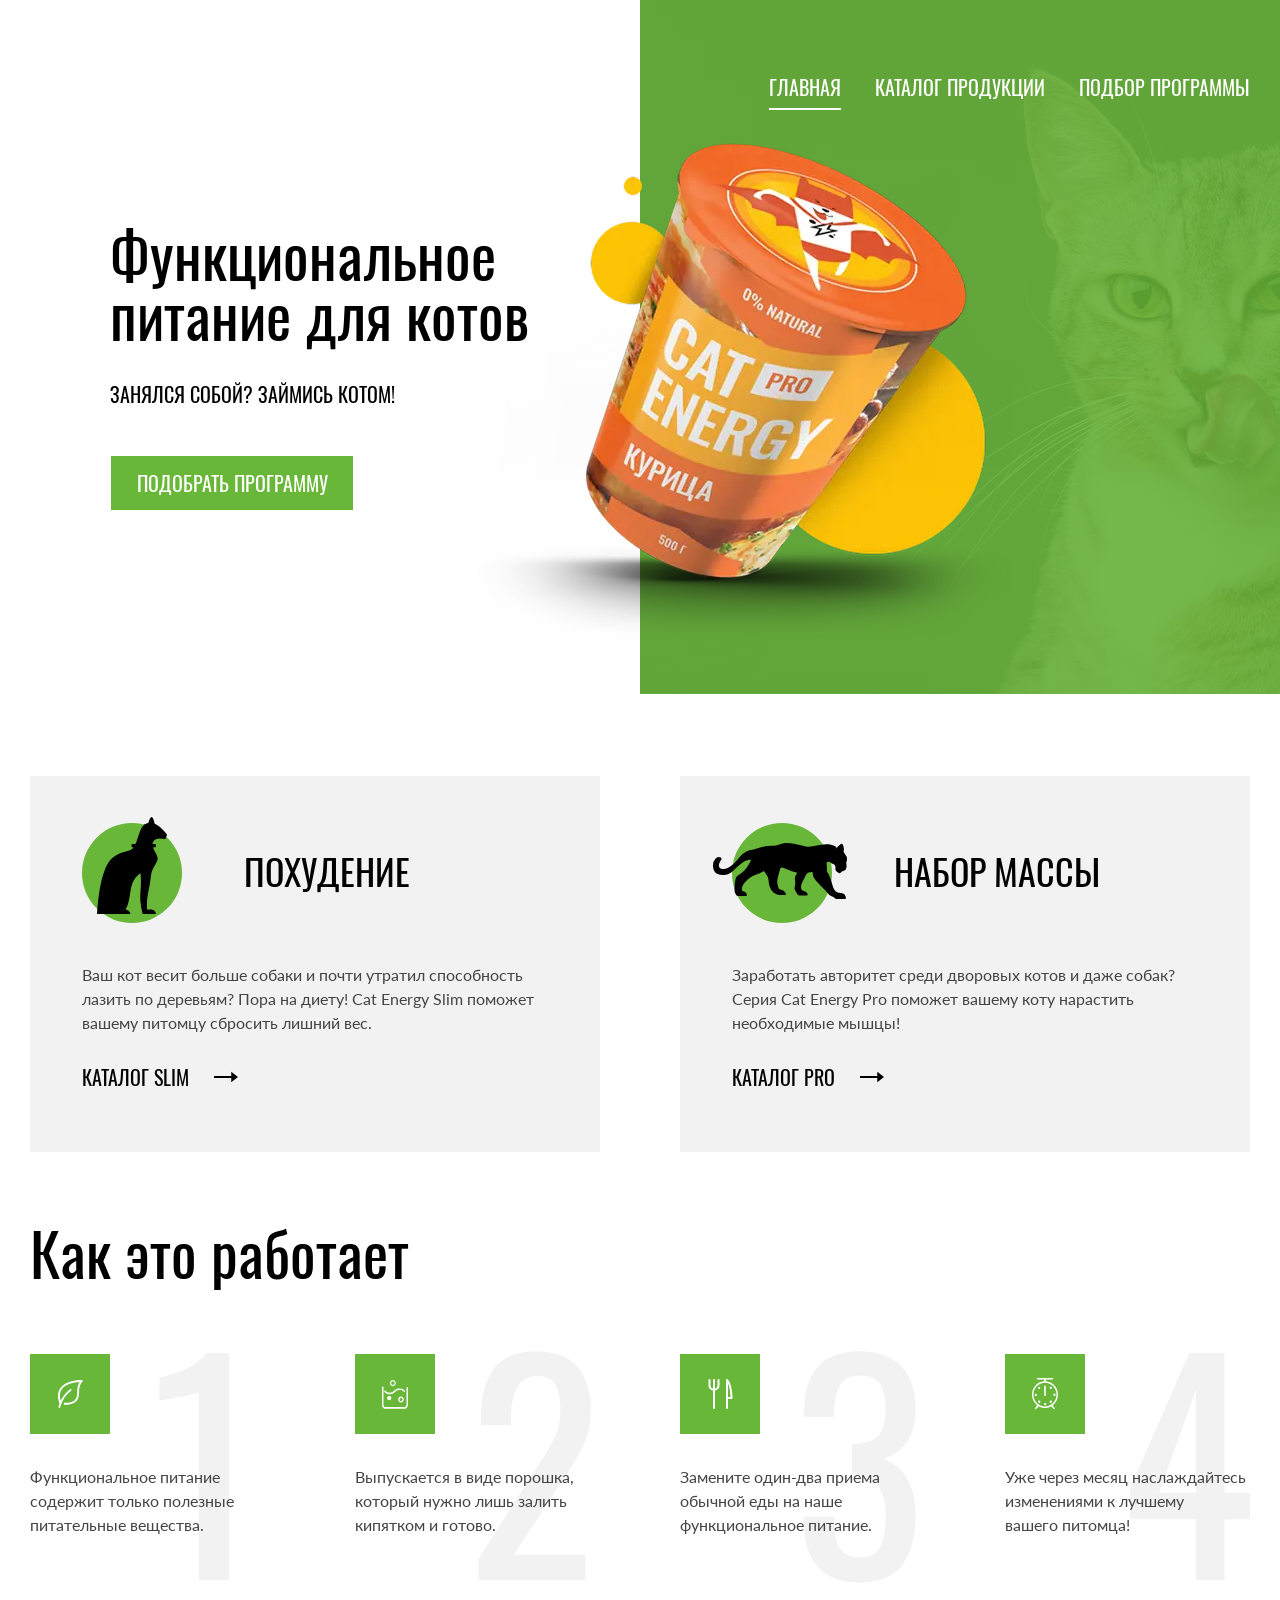
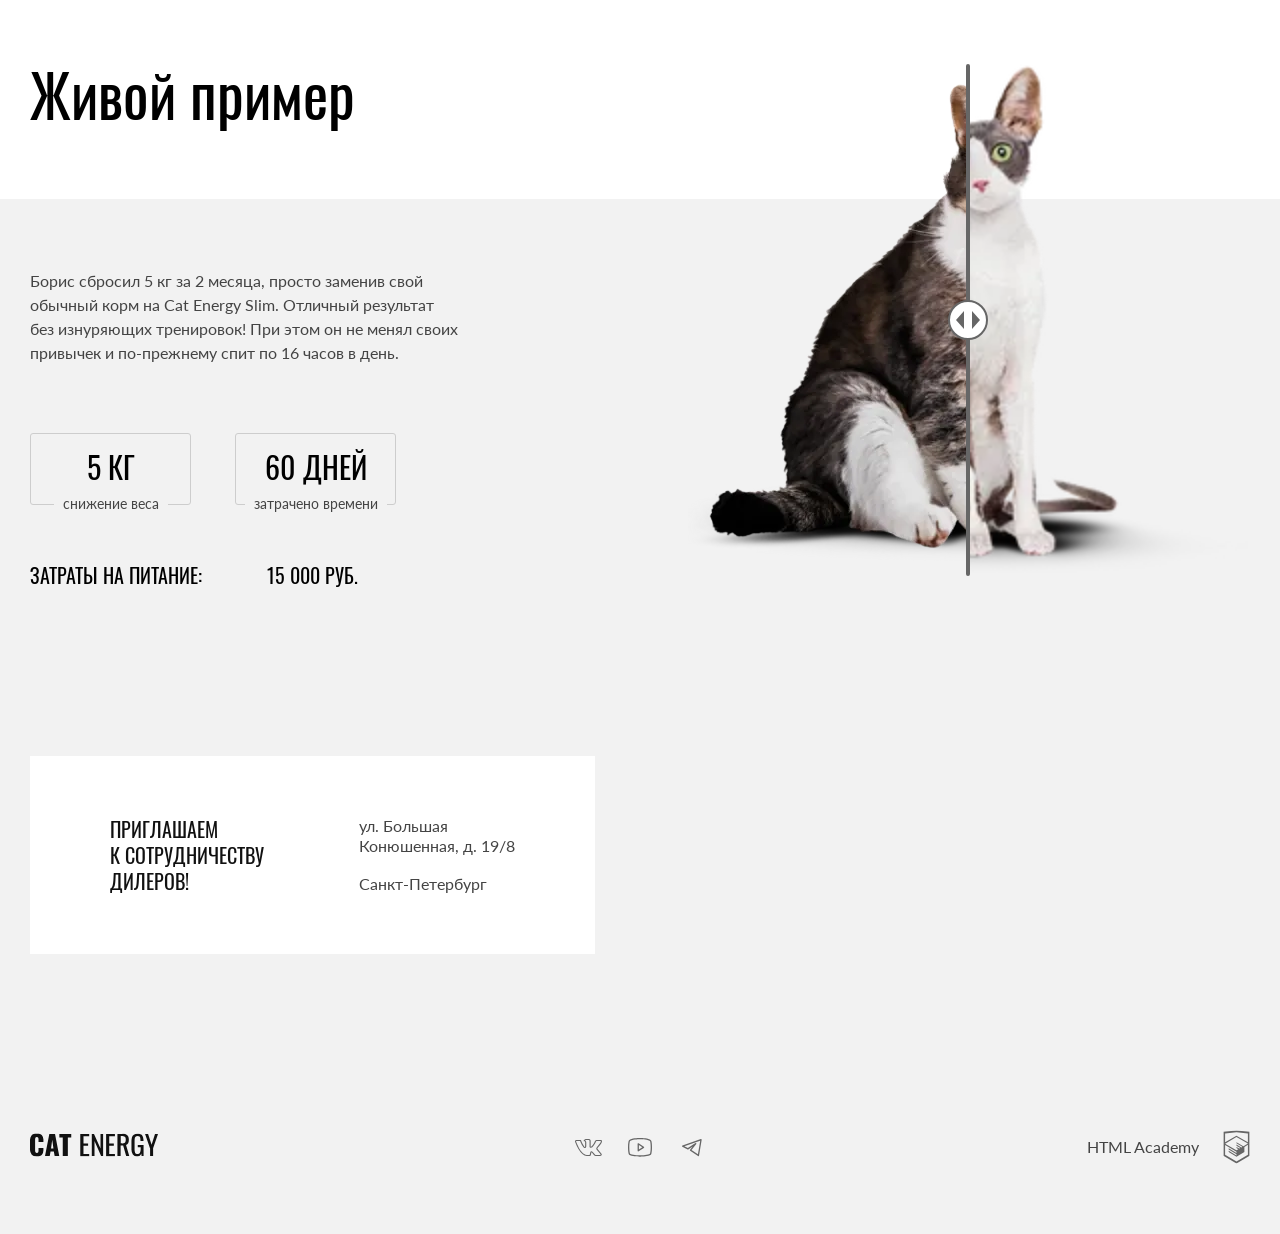
==== commit f2dd42bf: "Deploying to gh-pages from @ Anni-spb/2275573-cat-energy-2@744cd2b65be7e550512313482b247530e2ecf594 " ====
--- a/index.html
+++ b/index.html
@@ -1 +1 @@
-<!DOCTYPE html><html class="page" lang="ru"><head><meta charset="UTF-8"><title>Кэт энерджи</title><meta name="viewport" content="width=device-width,initial-scale=1"><link rel="icon" href="favicon.ico" type="image/x-icon"><link rel="icon" href="favicons/icon.svg" type="image/svg+xml"><link rel="apple-touch-icon" href="favicons/apple.png"><link rel="manifest" href="manifest.webmanifest"><link rel="preload" href="fonts/lato/Lato-Regular.woff2" as="font" type="font/woff2" crossorigin="anonymous"><link rel="preload" href="fonts/oswald/oswaldregular.woff2" as="font" type="font/woff2" crossorigin="anonymous"><link rel="stylesheet" href="styles/styles.css"><script src="https://api-maps.yandex.ru/2.1/?apikey=b741650d-aeca-472d-a761-ce8550b60bb1&lang=ru_RU" defer="defer"></script><script src="scripts/index.js" defer="defer"></script></head><body class="page__body"><header class="header container"><a class="header__logo logo" href="index.html" aria-current="page"><picture><source media="(min-width:1280px)" srcset="./images/logo-desktop.svg" width="70" height="59" type="image/svg+xml"><source media="(min-width:768px)" srcset="./images/logo-tablet.svg" width="60" height="50" type="image/svg+xml"><img class="logo__img" src="./images/logo-mobile.svg" width="33" height="38" alt="Логотип"></picture><picture><source media="(min-width:768px)" srcset="./images/logo-text-tablet.svg" width="101" height="18" type="image/svg+xml"><img class="logo__text" src="./images/logo-text-mobile.svg" width="101" height="18" lang="en" alt="Cat Energy"></picture></a><nav class="header__nav nav nav--nojs"><button class="nav__toggle" type="button"><span class="visually-hidden">Открыть/закрыть меню</span></button><ul class="nav__list"><li class="nav__item"><a class="nav__link nav__link--light nav__link--current" href="#">Главная</a></li><li class="nav__item"><a class="nav__link nav__link--light" href="catalog.html">Каталог продукции</a></li><li class="nav__item"><a class="nav__link nav__link--light" href="#">Подбор программы</a></li></ul></nav></header><main class="page__main main"><section class="main__promo promo"><div class="promo__wrapper container"><h1 class="promo__title">Функциональное<br>питание для котов</h1><p class="promo__slogan">Занялся собой? Займись котом!</p><picture><source media="(min-width:1280px)" srcset="./images/promo/promo-desktop@1x.webp, ./images/promo/promo-desktop@2x.webp 2x" width="552" height="499" type="image/webp"><source media="(min-width:1280px)" srcset="./images/promo/promo-desktop@1x.png, ./images/promo/promo-desktop@2x.png 2x" width="552" height="499" type="image/png"><source media="(min-width:768px)" srcset="./images/promo/promo-tablet@1x.webp, ./images/promo/promo-tablet@2x.webp 2x" width="709" height="609" type="image/webp"><source media="(min-width:768px)" srcset="./images/promo/promo-tablet@1x.png, ./images/promo/promo-tablet@2x.png 2x" width="709" height="609" type="image/png"><source srcset="./images/promo/promo-mobile@1x.webp, ./images/promo/promo-mobile@2x.webp 2x" type="image/webp" width="280" height="270"><img class="promo__img" src="./images/promo/promo-mobile@1x.png" srcset="./images/promo/promo-mobile@2x.png 2x" width="280" height="270" alt="Пример продукции Cat Energy: баночка со вкусом курицы"></picture><a class="promo__link button button--primary" href="#">Подобрать программу</a></div></section><section class="main__programs programs container"><h2 class="visually-hidden">Типы программ питания</h2><ul class="programs__list"><li class="programs__item programs__item--slim"><h3 class="programs__title">Похудение</h3><p class="programs__description">Ваш кот весит больше собаки и почти утратил способность лазить по деревьям? Пора на диету! Cat Energy Slim поможет вашему питомцу сбросить лишний вес.</p><a class="programs__link" href="#">Каталог Slim</a></li><li class="programs__item programs__item--pro"><h3 class="programs__title">Набор массы</h3><p class="programs__description">Заработать авторитет среди дворовых котов и даже собак? Серия Cat Energy Pro поможет вашему коту нарастить необходимые мышцы!</p><a class="programs__link" href="#">Каталог Pro</a></li></ul></section><section class="main__features features container"><h2 class="features__title">Как это работает</h2><ul class="features__list"><li class="features__item features__item--nutrition">Функциональное питание содержит только полезные питательные вещества.</li><li class="features__item features__item--cooking">Выпускается в виде порошка, который нужно лишь залить кипятком и готово.</li><li class="features__item features__item--usage">Замените один-два приема обычной еды на наше функциональное питание.</li><li class="features__item features__item--time">Уже через месяц наслаждайтесь изменениями к лучшему вашего&nbsp;питомца!</li></ul></section><section class="main__example example"><div class="example__container container"><h2 class="example__title">Живой пример</h2><p class="example__text">Борис сбросил 5 кг за 2 месяца, просто заменив свой обычный корм на Cat Energy Slim. Отличный результат без&nbsp;изнуряющих тренировок! При этом он не менял своих привычек и по-прежнему спит по 16 часов в день.</p><div class="example__wrapper"><dl class="example__list"><div class="example__statistics-wrapper"><dt class="example__number">5 кг</dt><dd class="example__description">снижение веса</dd></div><div class="example__statistics-wrapper"><dt class="example__number">60 дней</dt><dd class="example__description">затрачено времени</dd></div></dl><p class="example__cost">Затраты на питание: <span class="example__cost-value">15 000 руб.</span></p></div><div class="example__slider slider"><div class="slider__img-before"><picture><source media="(min-width:768px)" srcset="./images/slider/before-tablet@1x.webp, ./images/slider/before-tablet@2x.webp 2x" width="560" height="512" type="image/webp"><source media="(min-width:768px)" srcset="./images/slider/before-tablet@1x.png, ./images/slider/before-tablet@2x.png 2x" width="560" height="512" type="image/png"><source srcset="./images/slider/before-mobile@1x.webp, ./images/slider/before-mobile@2x.webp 2x" type="image/webp" width="280" height="256"><img class="slider__img slider__img--before" src="./images/slider/before-mobile@1x.png" srcset="./images/slider/before-mobile@2x.png 2x" width="280" height="256" alt="Кот до начала приема Cat energy" loading="lazy"></picture></div><div class="slider__img-after"><picture><source media="(min-width:768px)" srcset="./images/slider/after-tablet@1x.webp, ./images/slider/after-tablet@2x.webp 2x" width="560" height="512" type="image/webp"><source media="(min-width:768px)" srcset="./images/slider/after-tablet@1x.png, ./images/slider/after-tablet@2x.png 2x" width="560" height="512" type="image/png"><source srcset="./images/slider/after-mobile@1x.webp, ./images/slider/after-mobile@2x.webp 2x" type="image/webp"><img class="slider__img slider__img--after" src="./images/slider/after-mobile@1x.png" srcset="./images/slider/after-mobile@2x.png 2x" width="280" height="256" alt="Кот после приема Cat energy" loading="lazy"></picture></div><button class="slider__range" type="button"><span class="visually-hidden">Ползунок слайдера</span></button></div></div></section></main><footer class="footer"><div class="footer__contacts contacts"><div class="contacts__wrapper"><h2 class="contacts__title">Приглашаем к&nbsp;сотрудничеству дилеров!</h2><address class="contacts__address">ул. Большая Конюшенная,&nbsp;д.&nbsp;19/8 <span>Санкт-Петербург</span></address></div><div class="contacts__map" id="map"><noscript><picture><source media="(min-width:1280px)" srcset="./images/maps/maps-desktop@1x.webp, ./images/maps/maps-desktop@2x.webp 2x" width="1440" height="400" type="image/webp"><source media="(min-width:1280px)" srcset="./images/maps/maps-desktop@1x.jpg, ./images/maps/maps-desktop@2x.jpg 2x" width="1440" height="400" type="image/jpeg"><source media="(min-width:660px)" srcset="./images/maps/maps-tablet@1x.webp, ./images/maps/maps-tablet@2x.webp 2x" width="768" height="400" type="image/webp"><source media="(min-width:660px)" srcset="./images/maps/maps-tablet@1x.jpg, ./images/maps/maps-tablet@2x.jpg 2x" width="768" height="400" type="image/jpeg"><source srcset="./images/maps/maps-mobile@1x.webp, ./images/maps/maps-mobile@2x.webp 2x" type="image/webp" width="320" height="362"><img class="contacts__map-img" src="./images/maps/maps-mobile@1x.jpg" srcset="./images/maps/maps-mobile@2x.jpg 2x" width="320" height="362" alt="Карта" loading="lazy"></picture></noscript></div></div><div class="footer__wrapper container"><a class="footer__logo logo" href="index.html" aria-current="page"><img class="logo__text logo__text--footer" src="./images/logo-text-mobile.svg" width="128" height="24" alt="Cat Energy"></a><ul class="footer__social social"><li class="social__item"><a class="social__link social__link--vk" href="https://vk.com/htmlacademy" target="_blank" rel="noreferrer noopener"><span class="visually-hidden">Наша группа Вконтакте</span></a></li><li class="social__item"><a class="social__link social__link--youtube" href="https://www.youtube.com/user/htmlacademyru" target="_blank" rel="noreferrer noopener"><span class="visually-hidden">Наш канал на Youtube</span></a></li><li class="social__item"><a class="social__link social__link--telegram" href="https://t.me/htmlacademy" target="_blank" rel="noreferrer noopener"><span class="visually-hidden">Наша группа Telegram</span></a></li></ul><a class="footer__developer" href="https://htmlacademy.ru/intensive/adaptive" target="_blank" rel="noreferrer noopener"><span class="footer__developer-text">HTML Academy</span></a></div></footer></body></html>+<!DOCTYPE html><html class="page" lang="ru"><head><meta charset="UTF-8"><title>Кэт энерджи</title><meta name="viewport" content="width=device-width,initial-scale=1"><link rel="icon" href="favicon.ico" type="image/x-icon"><link rel="icon" href="favicons/icon.svg" type="image/svg+xml"><link rel="apple-touch-icon" href="favicons/apple.png"><link rel="manifest" href="manifest.webmanifest"><link rel="preload" href="fonts/lato/Lato-Regular.woff2" as="font" type="font/woff2" crossorigin="anonymous"><link rel="preload" href="fonts/oswald/oswaldregular.woff2" as="font" type="font/woff2" crossorigin="anonymous"><link rel="stylesheet" href="styles/styles.css"><script src="https://api-maps.yandex.ru/2.1/?apikey=b741650d-aeca-472d-a761-ce8550b60bb1&lang=ru_RU" defer="defer"></script><script src="scripts/index.js" defer="defer"></script></head><body class="page__body"><header class="header container"><a class="header__logo logo" href="index.html" aria-current="page"><picture><source media="(min-width:1280px)" srcset="./images/logo-desktop.svg" width="70" height="59" type="image/svg+xml"><source media="(min-width:768px)" srcset="./images/logo-tablet.svg" width="60" height="50" type="image/svg+xml"><img class="logo__img" src="./images/logo-mobile.svg" width="33" height="38" alt="Логотип"></picture><picture><source media="(min-width:768px)" srcset="./images/logo-text-tablet.svg" width="101" height="18" type="image/svg+xml"><img class="logo__text" src="./images/logo-text-mobile.svg" width="101" height="18" lang="en" alt="Cat Energy"></picture></a><nav class="header__nav nav nav--nojs"><button class="nav__toggle" type="button"><span class="visually-hidden">Открыть/закрыть меню</span></button><ul class="nav__list"><li class="nav__item"><a class="nav__link nav__link--light nav__link--current" href="#">Главная</a></li><li class="nav__item"><a class="nav__link nav__link--light" href="catalog.html">Каталог продукции</a></li><li class="nav__item"><a class="nav__link nav__link--light" href="selection.html">Подбор программы</a></li></ul></nav></header><main class="page__main main"><section class="main__promo promo"><div class="promo__wrapper container"><h1 class="promo__title">Функциональное<br>питание для котов</h1><p class="promo__slogan">Занялся собой? Займись котом!</p><picture><source media="(min-width:1280px)" srcset="./images/promo/promo-desktop@1x.webp, ./images/promo/promo-desktop@2x.webp 2x" width="552" height="499" type="image/webp"><source media="(min-width:1280px)" srcset="./images/promo/promo-desktop@1x.png, ./images/promo/promo-desktop@2x.png 2x" width="552" height="499" type="image/png"><source media="(min-width:768px)" srcset="./images/promo/promo-tablet@1x.webp, ./images/promo/promo-tablet@2x.webp 2x" width="709" height="609" type="image/webp"><source media="(min-width:768px)" srcset="./images/promo/promo-tablet@1x.png, ./images/promo/promo-tablet@2x.png 2x" width="709" height="609" type="image/png"><source srcset="./images/promo/promo-mobile@1x.webp, ./images/promo/promo-mobile@2x.webp 2x" type="image/webp" width="280" height="270"><img class="promo__img" src="./images/promo/promo-mobile@1x.png" srcset="./images/promo/promo-mobile@2x.png 2x" width="280" height="270" alt="Пример продукции Cat Energy: баночка со вкусом курицы"></picture><a class="promo__link button button--primary" href="#">Подобрать программу</a></div></section><section class="main__programs programs container"><h2 class="visually-hidden">Типы программ питания</h2><ul class="programs__list"><li class="programs__item programs__item--slim"><h3 class="programs__title">Похудение</h3><p class="programs__description">Ваш кот весит больше собаки и почти утратил способность лазить по деревьям? Пора на диету! Cat Energy Slim поможет вашему питомцу сбросить лишний вес.</p><a class="programs__link" href="#">Каталог Slim</a></li><li class="programs__item programs__item--pro"><h3 class="programs__title">Набор массы</h3><p class="programs__description">Заработать авторитет среди дворовых котов и даже собак? Серия Cat Energy Pro поможет вашему коту нарастить необходимые мышцы!</p><a class="programs__link" href="#">Каталог Pro</a></li></ul></section><section class="main__features features container"><h2 class="features__title">Как это работает</h2><ul class="features__list"><li class="features__item features__item--nutrition">Функциональное питание содержит только полезные питательные вещества.</li><li class="features__item features__item--cooking">Выпускается в виде порошка, который нужно лишь залить кипятком и готово.</li><li class="features__item features__item--usage">Замените один-два приема обычной еды на наше функциональное питание.</li><li class="features__item features__item--time">Уже через месяц наслаждайтесь изменениями к лучшему вашего&nbsp;питомца!</li></ul></section><section class="main__example example"><div class="example__container container"><h2 class="example__title">Живой пример</h2><p class="example__text">Борис сбросил 5 кг за 2 месяца, просто заменив свой обычный корм на Cat Energy Slim. Отличный результат без&nbsp;изнуряющих тренировок! При этом он не менял своих привычек и по-прежнему спит по 16 часов в день.</p><div class="example__wrapper"><dl class="example__list"><div class="example__statistics-wrapper"><dt class="example__number">5 кг</dt><dd class="example__description">снижение веса</dd></div><div class="example__statistics-wrapper"><dt class="example__number">60 дней</dt><dd class="example__description">затрачено времени</dd></div></dl><p class="example__cost">Затраты на питание: <span class="example__cost-value">15 000 руб.</span></p></div><div class="example__slider slider"><div class="slider__block slider__block--before"><picture><source media="(min-width:768px)" srcset="./images/slider/before-tablet@1x.webp, ./images/slider/before-tablet@2x.webp 2x" width="560" height="512" type="image/webp"><source media="(min-width:768px)" srcset="./images/slider/before-tablet@1x.png, ./images/slider/before-tablet@2x.png 2x" width="560" height="512" type="image/png"><source srcset="./images/slider/before-mobile@1x.webp, ./images/slider/before-mobile@2x.webp 2x" type="image/webp" width="280" height="256"><img class="slider__img slider__img--before" src="./images/slider/before-mobile@1x.png" srcset="./images/slider/before-mobile@2x.png 2x" width="280" height="256" alt="Кот до начала приема Cat energy" loading="lazy"></picture></div><div class="slider__block slider__block--after"><picture><source media="(min-width:768px)" srcset="./images/slider/after-tablet@1x.webp, ./images/slider/after-tablet@2x.webp 2x" width="560" height="512" type="image/webp"><source media="(min-width:768px)" srcset="./images/slider/after-tablet@1x.png, ./images/slider/after-tablet@2x.png 2x" width="560" height="512" type="image/png"><source srcset="./images/slider/after-mobile@1x.webp, ./images/slider/after-mobile@2x.webp 2x" type="image/webp"><img class="slider__img slider__img--after" src="./images/slider/after-mobile@1x.png" srcset="./images/slider/after-mobile@2x.png 2x" width="280" height="256" alt="Кот после приема Cat energy" loading="lazy"></picture></div><button class="slider__range" type="button"><span class="visually-hidden">Ползунок слайдера</span></button></div></div></section></main><footer class="footer"><div class="footer__contacts contacts"><div class="contacts__wrapper"><h2 class="contacts__title">Приглашаем к&nbsp;сотрудничеству дилеров!</h2><address class="contacts__address">ул. Большая Конюшенная,&nbsp;д.&nbsp;19/8 <span>Санкт-Петербург</span></address></div><div class="contacts__map" id="map"><noscript><picture><source media="(min-width:1280px)" srcset="./images/maps/maps-desktop@1x.webp, ./images/maps/maps-desktop@2x.webp 2x" width="1440" height="400" type="image/webp"><source media="(min-width:1280px)" srcset="./images/maps/maps-desktop@1x.jpg, ./images/maps/maps-desktop@2x.jpg 2x" width="1440" height="400" type="image/jpeg"><source media="(min-width:660px)" srcset="./images/maps/maps-tablet@1x.webp, ./images/maps/maps-tablet@2x.webp 2x" width="768" height="400" type="image/webp"><source media="(min-width:660px)" srcset="./images/maps/maps-tablet@1x.jpg, ./images/maps/maps-tablet@2x.jpg 2x" width="768" height="400" type="image/jpeg"><source srcset="./images/maps/maps-mobile@1x.webp, ./images/maps/maps-mobile@2x.webp 2x" type="image/webp" width="320" height="362"><img class="contacts__map-img" src="./images/maps/maps-mobile@1x.jpg" srcset="./images/maps/maps-mobile@2x.jpg 2x" width="320" height="362" alt="Карта" loading="lazy"></picture></noscript></div></div><div class="footer__wrapper container"><a class="footer__logo logo" href="index.html" aria-current="page"><img class="logo__text logo__text--footer" src="./images/logo-text-mobile.svg" width="128" height="24" alt="Cat Energy"></a><ul class="footer__social social"><li class="social__item"><a class="social__link social__link--vk" href="https://vk.com/htmlacademy" target="_blank" rel="noreferrer noopener"><span class="visually-hidden">Наша группа Вконтакте</span></a></li><li class="social__item"><a class="social__link social__link--youtube" href="https://www.youtube.com/user/htmlacademyru" target="_blank" rel="noreferrer noopener"><span class="visually-hidden">Наш канал на Youtube</span></a></li><li class="social__item"><a class="social__link social__link--telegram" href="https://t.me/htmlacademy" target="_blank" rel="noreferrer noopener"><span class="visually-hidden">Наша группа Telegram</span></a></li></ul><a class="footer__developer" href="https://htmlacademy.ru/intensive/adaptive" target="_blank" rel="noreferrer noopener"><span class="footer__developer-text">HTML Academy</span></a></div></footer></body></html>
--- a/styles/styles.css
+++ b/styles/styles.css
@@ -1 +1 @@
-*,:before,:after{box-sizing:border-box}.container{padding-inline:20px}@media (width>=768px){.container{padding-inline:30px}}@media (width>=1280px){.container{max-width:1280px;margin:0 auto}}@font-face{font-family:Lato;font-weight:400;font-style:normal;font-display:swap;src:url(../fonts/lato/Lato-Regular.woff2)format("woff2")}@font-face{font-family:Oswald;font-weight:400;font-style:normal;font-display:swap;src:url(../fonts/oswald/oswaldregular.woff2)format("woff2")}.visually-hidden{white-space:nowrap;clip:rect(0 0 0 0);-webkit-clip-path:inset(100%);clip-path:inset(100%);border:0;width:1px;height:1px;margin:-1px;padding:0;position:absolute;overflow:hidden}.button{text-align:center;text-transform:uppercase;border:none;padding:10px 30px;font-family:Oswald,Arial,sans-serif;font-size:16px;line-height:20px;text-decoration:none;display:block}.button:disabled{opacity:.3;pointer-events:none}.button--primary{color:#fff;background-color:#68b738}.button--primary:hover,.button--primary:focus{background-color:#5eaa2f}.button--primary:active{color:#ffffff4d}.button--secondary{color:#444;background-color:#f2f2f2}.button--secondary:hover,.button--secondary:focus{background-color:#ebebeb}.button--secondary:active{color:#444444b3}.page{height:100%}.page__body{color:#444;background-color:#fff;flex-direction:column;min-width:320px;min-height:100vh;margin:0 auto;font-family:Lato,Arial,sans-serif;font-size:14px;font-weight:400;line-height:18px;display:flex}.page__main{flex-grow:1}@media (width<=1279px){.page__main{overflow:hidden}}.header{padding-top:13px}@media (width>=768px){.header{justify-content:space-between;align-items:flex-start;width:100%;padding-top:27px;display:flex}}@media (width>=1280px){.header{padding-top:55px}}.header__logo{gap:56px;padding-bottom:10px;display:flex}@media (width>=768px){.header__logo{gap:13px}.header__nav{width:65%;margin-right:4px}}@media (width>=1280px){.header__nav{width:50%;margin-right:0}}@media (width<=767px){.header--inner{position:relative}.header--inner:after{content:"";background-color:#d9d9d9;width:100%;height:1px;display:block;position:absolute;bottom:-1px;left:0}}.header--inner:has(.nav--nojs):after{display:none}@media (width<=767px){.header--inner .logo__text{margin-top:5px}}.logo{align-items:center}.logo:hover,.logo:focus{opacity:.8}.logo:active{opacity:.6}.logo__img{width:33px;height:38px}@media (width>=768px){.logo__img{width:60px;height:50px}}@media (width>=1280px){.logo__img{width:70px;height:59px}}.logo__text{width:101px;height:18px}@media (width>=1280px){.logo__text{width:118px;height:21px}}.logo__text--footer{width:128px;height:24px}@media (width<=767px){.nav--nojs .nav-toggle{visibility:hidden}.nav--nojs .nav-list{display:block}}.nav__toggle{cursor:pointer;background-color:#fff;background-image:url(../icons/stack.svg#menu-open-icon);background-position:50%;background-repeat:no-repeat;border:none;width:24px;height:24px;transition:opacity .3s;position:absolute;top:20px;right:20px}.nav__toggle:hover{opacity:.7}@media (width>=768px){.nav__toggle{display:none}}.nav__toggle--active{background-image:url(../icons/stack.svg#menu-close-icon);background-size:18px 18px;top:19px;right:17px}.nav__list{width:100%;margin:0;padding:0;list-style:none;display:none}@media (width<=767px){.nav__list--opened{z-index:1;background-color:#fff;display:block;position:absolute;left:0}}@media (width>=768px){.nav__list{flex-wrap:wrap;justify-content:flex-end;gap:10px 34px;display:flex}}.nav__item{text-align:center;position:relative}@media (width<=767px){.nav__item{border-top:1px solid #e6e6e6}.nav__item:last-child{border-bottom:1px solid #e6e6e6}}.nav__link{color:#000;text-transform:uppercase;padding:21px 20px 24px;font-family:Oswald,Arial,sans-serif;font-size:20px;line-height:20px;text-decoration:none;display:block}.nav__link:hover,.nav__link:focus-within{opacity:.6}.nav__link:active{opacity:.3}@media (width>=768px){.nav__link{padding:12px 0;font-size:18px;line-height:24px}.nav__link--current:after{content:"";background-color:#68b738;width:100%;height:3px;display:block;position:absolute;bottom:2px}}@media (width>=1280px){.nav__link{color:#000;padding:17px 0 10px;font-size:20px;line-height:30px}.nav__link--light{color:#fff}.nav__link--light:after{background-color:#fff}}.main__promo{margin-bottom:20px}@media (width>=1280px){.main__promo{margin-bottom:82px}}.main__programs{margin-bottom:20px}@media (width>=768px){.main__programs{margin-bottom:45px}}@media (width>=1280px){.main__programs{margin-bottom:40px}.main__features{margin-bottom:69px}}.promo{background-image:-webkit-linear-gradient(#68b738d9 0% 100%),-webkit-image-set(url(../images/promo/promo-bg-mobile@1x.webp) 1x type("image/webp"),url(../images/promo/promo-bg-mobile@2x.webp) 2x type("image/webp"),url(../images/promo/promo-bg-mobile@1x.jpg) 1x type("image/jpeg"),url(../images/promo/promo-bg-mobile@2x.jpg) 2x type("image/jpeg")),-webkit-linear-gradient(90deg,#4f4f55 50%,#343437 100%);background-image:linear-gradient(#68b738d9 0% 100%),image-set("../images/promo/promo-bg-mobile@1x.webp" 1x type("image/webp"),"../images/promo/promo-bg-mobile@2x.webp" 2x type("image/webp"),"../images/promo/promo-bg-mobile@1x.jpg" 1x type("image/jpeg"),"../images/promo/promo-bg-mobile@2x.jpg" 2x type("image/jpeg")),linear-gradient(90deg,#4f4f55 50%,#343437 100%);background-position:0 0,top,0 0;background-repeat:no-repeat;background-size:100% 63%,320px 302px,100% 63%}@media (width>=768px){.promo{background-image:none}}@media (width>=1280px){.promo:before{content:"";z-index:-1;background-image:-webkit-linear-gradient(#68b738d9 0% 100%),-webkit-image-set(url(../images/promo/promo-bg-desktop@1x.webp) 1x type("image/webp"),url(../images/promo/promo-bg-desktop@2x.webp) 2x type("image/webp"),url(../images/promo/promo-bg-desktop@1x.jpg) 1x type("image/jpeg"),url(../images/promo/promo-bg-desktop@2x.jpg) 2x type("image/jpeg")),-webkit-linear-gradient(#313134 50%,#343438 100%);background-image:linear-gradient(#68b738d9 0% 100%),image-set("../images/promo/promo-bg-desktop@1x.webp" 1x type("image/webp"),"../images/promo/promo-bg-desktop@2x.webp" 2x type("image/webp"),"../images/promo/promo-bg-desktop@1x.jpg" 1x type("image/jpeg"),"../images/promo/promo-bg-desktop@2x.jpg" 2x type("image/jpeg")),linear-gradient(#313134 50%,#343438 100%);background-position:0 0;background-repeat:no-repeat;min-width:50%;min-height:694px;display:block;position:absolute;top:0;left:50%}}.promo__wrapper{text-align:center;padding-top:27px;position:relative}@media (width>=768px){.promo__wrapper{width:708px;margin:0 auto;padding:49px 0 505px}}@media (width>=1280px){.promo__wrapper{width:1220px;margin:0 auto;padding:96px 0 183px}}.promo__title{color:#fff;margin:0 0 25px;font-family:Oswald,Arial,sans-serif;font-size:36px;font-weight:400;line-height:36px}@media (width>=768px){.promo__title{color:#000;text-align:left;margin-bottom:40px;padding:0 90px;font-size:60px;line-height:60px}}@media (width>=1280px){.promo__title{padding:0 55% 0 80px}}.promo__slogan{color:#fff;text-transform:uppercase;margin:0 0 31px;font-family:Oswald,Arial,sans-serif;font-size:14px;line-height:14px}@media (width>=768px){.promo__slogan{color:#000;text-align:left;margin-bottom:51px;padding:0 90px;font-size:20px;line-height:20px}}@media (width>=1280px){.promo__slogan{margin-bottom:52px;padding:0 55% 0 80px}}.promo__img{object-fit:contain;width:280px;height:270px;margin:0 auto;display:block}@media (width>=768px){.promo__img{z-index:-1;width:709px;height:609px;position:absolute;bottom:-20px}}@media (width>=1280px){.promo__img{z-index:1;width:552px;height:499px;top:15px;right:221px}}.promo__link{width:100%;padding:10px 50px}@media (width>=768px){.promo__link{width:242px;margin-bottom:1px;margin-left:90px;padding:14px 25px;font-size:20px;line-height:26px}}@media (width>=1280px){.promo__link{margin-left:81px}.programs{width:1280px}}.programs__list{margin:0;padding:0;list-style:none}@media (width>=1280px){.programs__list{grid-template-columns:1fr 1fr;gap:80px;display:grid}}.programs__item{background-color:#f2f2f2;margin:0 auto 20px;padding:30px 20px 18px;position:relative}@media (width>=1280px){.programs__item{flex-direction:column;display:flex}}.programs__item--slim:before{content:"";background-color:#68b738;border-radius:50%;width:50px;height:50px;display:block;position:absolute}.programs__item--slim:after{content:"";background-image:url(../icons/stack.svg#cat-slim);background-position:50%;background-repeat:no-repeat;width:36px;height:50px;display:block;position:absolute}.programs__item--pro:before{content:"";background-color:#68b738;border-radius:50%;width:50px;height:50px;display:block;position:absolute}.programs__item--pro:after{content:"";background-image:url(../icons/stack.svg#cat-pro);background-position:50%;background-repeat:no-repeat;width:67px;height:28px;display:block;position:absolute}@media (width<=767px){.programs__item--slim:before{top:24px;left:20px}.programs__item--slim:after{top:21px;left:27px}.programs__item--pro:before{top:24px;left:21px}.programs__item--pro:after{top:35px;left:12px}}@media (width>=768px){.programs__item{margin:0 0 30px;padding:77px 45% 53px 53px}.programs__item--slim:before{width:200px;height:200px;top:92px;right:63px}.programs__item--slim:after{width:140px;height:194px;top:81px;right:93px}.programs__item--pro:before{width:200px;height:200px;top:91px;right:63px}.programs__item--pro:after{width:268px;height:112px;top:135px;right:29px}}@media (width>=1280px){.programs__item{margin-bottom:30px;padding:77px 61px 55px 52px}.programs__item--slim:before{width:100px;height:100px;top:47px;left:52px}.programs__item--slim:after{width:70px;height:97px;top:41px;left:67px}.programs__item--pro:before{width:100px;height:100px;top:47px;left:52px}.programs__item--pro:after{width:134px;height:56px;top:67px;left:33px}}.programs__title{color:#000;text-transform:uppercase;margin:0 0 29px;padding-left:70px;font-family:Oswald,Arial,sans-serif;font-size:24px;font-weight:400;line-height:37px}@media (width>=768px){.programs__title{margin-bottom:25px;padding:0;font-size:36px;line-height:36px}}@media (width>=1280px){.programs__title{margin-bottom:58px;padding-left:162px}}.programs__description{min-height:90px;margin-bottom:42px;position:relative}@media (width<=767px){.programs__description:after{content:"";background-color:#d9d9d9;width:100%;height:1px;position:absolute;bottom:-24px;left:0}}@media (width>=768px){.programs__description{min-height:96px;margin-bottom:50px;font-size:16px;line-height:24px}}@media (width>=1280px){.programs__description{flex-grow:1;min-height:auto;margin-bottom:27px}}.programs__link{color:#000;text-transform:uppercase;align-items:center;column-gap:17px;margin-bottom:5px;font-family:Oswald,Arial,sans-serif;font-size:16px;line-height:16px;text-decoration:none;display:flex}.programs__link:after{content:"";background-image:url(../icons/stack.svg#icon-arrow);background-position:100%;background-repeat:no-repeat;background-size:32px 12px;width:24px;height:12px;transition:width .2s;display:block}.programs__link:hover:after{width:32px}.programs__link:active{opacity:.3}.programs__link:active:after{width:32px}@media (width>=768px){.programs__link{column-gap:25px;font-size:20px;line-height:30px}}.features{padding-bottom:50px}@media (width>=768px){.features{border-bottom:1px solid #eaeaea;padding-bottom:46px}}@media (width>=1280px){.features{border-bottom:none;width:1280px;padding-bottom:0}}.features__title{color:#000;margin:0 0 39px;font-family:Oswald,Arial,sans-serif;font-size:36px;font-weight:400;line-height:40px}@media (width>=768px){.features__title{margin-bottom:32px;font-size:60px;line-height:60px}}.features__list{flex-direction:column;gap:20px;margin:0;padding:0;list-style:none;display:flex}@media (width>=768px){.features__list{counter-reset:features__item 0;grid-template-columns:49% 46%;gap:37px;display:grid}}@media (width>=1280px){.features__list{grid-template-columns:repeat(4,325px);gap:0}}.features__item{align-items:center;gap:20px;display:flex;position:relative}.features__item:before{content:"";background-color:#68b738;background-position:50%;background-repeat:no-repeat;flex-shrink:0;width:60px;height:60px;display:block}@media (width>=768px){.features__item{counter-increment:features__item 1;max-width:250px;padding-top:40px;padding-bottom:57px;font-size:16px;line-height:24px;display:block}.features__item:before{width:80px;height:80px;margin-bottom:31px}.features__item:after{content:counter(features__item);color:#f2f2f2;z-index:-1;font-family:Oswald,Arial,sans-serif;font-size:280px;line-height:280px;position:absolute;top:0;right:0}.features__item--nutrition{width:227px}.features__item--cooking{width:246px}.features__item--usage{width:247px}.features__item--time{width:249px}}.features__item--nutrition:before{background-image:url(../icons/stack.svg#icon-leaf);background-size:30px 32px}.features__item--cooking:before{background-image:url(../icons/stack.svg#icon-water);background-size:26px 29px}.features__item--usage:before{background-image:url(../icons/stack.svg#icon-eat);background-size:25px 30px}.features__item--time:before{background-image:url(../icons/stack.svg#icon-watch);background-size:26px 50px}.example{background-color:#eaeaea;padding-block:25px 40px}@media (width>=768px){.example{background-image:linear-gradient(0deg,#eaeaea 462px,#fff 462px 100%);padding-block:45px 100px}}@media (width>=1280px){.example{background-image:linear-gradient(#fff 136px,#f2f2f2 136px 100%);padding-block:0 55px}}.example__container{position:relative}.example__title{color:#000;margin:0 0 40px;font-family:Oswald,Arial,sans-serif;font-size:36px;font-weight:400;line-height:40px}@media (width>=768px){.example__title{margin-bottom:60px;font-size:60px;line-height:60px}}@media (width>=1280px){.example__title{width:50%;margin-bottom:146px}}.example__text{min-height:108px;margin:0 0 20px}@media (width>=768px){.example__text{min-height:72px;margin-bottom:55px;font-size:16px;line-height:24px}}@media (width>=1280px){.example__text{max-width:436px;margin-bottom:68px}}.example__wrapper{margin-bottom:20px}@media (width>=768px) and (width<=1279px){.example__wrapper{flex-wrap:wrap;justify-content:space-between;margin-bottom:87px;display:flex}}.example__list{text-align:center;flex-wrap:wrap;justify-content:space-between;gap:32px;width:280px;margin-bottom:10px;display:flex}@media (width>=768px){.example__list{gap:44px;width:auto;margin:0}}@media (width>=1280px){.example__list{gap:40px;width:366px;margin-bottom:42px}}.example__item{text-align:center}.example__number{color:#000;text-transform:uppercase;border:1px solid #cdcdcd;border-radius:3px;width:124px;min-height:56px;padding:14px 15px;font-family:Oswald,Arial,sans-serif;font-size:24px;line-height:24px}@media (width>=768px){.example__number{width:161px;min-height:72px;font-size:30px;line-height:37px}}.example__description{text-align:center;background-color:#eaeaea;width:min-content;margin:0 auto;padding:0 16px;font-size:12px;line-height:12px;position:relative;top:-10px}@media (width>=768px){.example__description{background-color:#fff;width:auto;max-width:145px;padding:0 9px;font-size:14px;line-height:14px;display:inline-block}}@media (width>=1280px){.example__description{background-color:#f2f2f2}}.example__cost{color:#000;text-transform:uppercase;text-align:center;width:100%;margin:0;font-family:Oswald,Arial,sans-serif;font-size:14px;line-height:20px}@media (width>=768px){.example__cost{text-align:right;width:45%;padding-top:12px;font-size:20px}}@media (width>=1280px){.example__cost{text-align:start;max-width:50%;padding:0;font-size:20px}}@media (width>=768px){.example__cost-value{margin-top:9px;display:block}}@media (width>=1280px){.example__cost-value{margin-left:60px;display:inline}}.example__slider{width:280px;margin:0 auto;position:relative}@media (width>=768px){.example__slider{width:560px}}@media (width>=1280px){.example__slider{position:absolute;top:1px;right:32px}}.slider{grid-template-columns:50% 50%;display:grid}.slider__img{object-fit:cover;width:100%;display:block}.slider__img--before{object-position:left}.slider__img--after{object-position:right}.slider__range{color:#666;background-color:currentColor;border:none;border-radius:2px;width:4px;height:100%;padding:0;transition:all .3s;position:absolute;top:0;left:50%;transform:translate(-50%)}.slider__range:before{content:"";background-color:#fff;border:2px solid;border-radius:50%;width:40px;height:40px;position:absolute;top:50%;left:50%;transform:translate(-50%)translateY(-50%)}.slider__range:after{cursor:grab;content:"";background-color:currentColor;width:40px;height:40px;position:absolute;top:50%;left:50%;transform:translate(-50%)translateY(-50%);-webkit-mask-image:url(../icons/stack.svg#slider-icon);mask-image:url(../icons/stack.svg#slider-icon);-webkit-mask-position:50%;mask-position:50%;-webkit-mask-size:24px 18px;mask-size:24px 18px;-webkit-mask-repeat:no-repeat;mask-repeat:no-repeat}.slider__range:hover,.slider__range:focus{color:#68b738}.slider__range:active{opacity:.6}.slider__range:disabled{opacity:.5;pointer-events:none}.contacts{position:relative}@media (width>=1280px){.contacts{grid-template-rows:96px 1fr 106px;grid-template-columns:1fr 1220px 1fr;display:grid}}.contacts__wrapper{background-color:#fff;grid-template-columns:1fr 1fr;min-height:60px;padding:26px 20px;display:grid}@media (width>=768px){.contacts__wrapper{column-gap:300px;min-height:80px;padding:61px 70px}}@media (width>=1280px){.contacts__wrapper{z-index:1;grid-area:2/2/3/3;align-self:center;column-gap:86px;width:565px;padding:60px 80px}}.contacts__wrapper--inner{background-color:#f2f2f2}@media (width>=1280px){.contacts__wrapper--inner{background-color:#fff}}.contacts__title{color:#111;text-transform:uppercase;width:140px;margin:0;font-family:Oswald,Arial,sans-serif;font-size:16px;font-weight:400;line-height:20px}@media (width>=768px){.contacts__title{width:163px;font-size:20px;line-height:26px}}.contacts__address{width:140px;font-size:14px;font-style:normal;line-height:20px}@media (width>=768px){.contacts__address{text-align:right;width:165px;font-size:16px;line-height:20px}}@media (width>=1280px){.contacts__address{text-align:start}}@media (width>=768px){.contacts__address span{margin-top:18px;display:inline-block}}.contacts__map{justify-content:center;height:362px;display:flex;position:relative;overflow:hidden}@media (width>=768px){.contacts__map{min-height:400px}}@media (width>=1280px){.contacts__map{grid-area:1/1/4/4;height:auto}}.contacts__map-img{object-fit:cover;width:100%;height:100%;display:block;position:absolute;top:50%;left:0;transform:translateY(-50%)}.social{padding:0;border-top:1px solid #d9d9d9;border-bottom:1px solid #d9d9d9;flex-wrap:wrap;justify-content:center;gap:24px;margin:0;padding-block:20px;list-style:none;display:flex}@media (width>=768px){.social{border:none}}.social__link{width:28px;height:22px;display:block}.social__link:before{content:"";background-color:#666;width:100%;height:100%;display:block}.social__link:hover:before,.social__link:focus:before{background-color:#68b738}.social__link:active:before{opacity:.3}.social__link--vk:before{-webkit-mask-image:url(../icons/stack.svg#icon-vk);mask-image:url(../icons/stack.svg#icon-vk)}.social__link--telegram:before{-webkit-mask-image:url(../icons/stack.svg#icon-telegram);mask-image:url(../icons/stack.svg#icon-telegram)}.social__link--youtube:before{-webkit-mask-image:url(../icons/stack.svg#icon-youtube);mask-image:url(../icons/stack.svg#icon-youtube)}.footer{background-color:#f2f2f2}.footer__wrapper{padding-block:40px}@media (width>=768px){.footer__wrapper{flex-wrap:wrap;justify-content:space-between;align-items:center;min-height:38px;padding-block:42px;display:flex}}@media (width>=1280px){.footer__wrapper{padding-block:53px}}.footer__logo{width:128px;margin:0 auto 15px;display:block}@media (width>=768px){.footer__logo{margin:0 35px 0 0}}.footer__social{margin-bottom:19px}@media (width>=768px){.footer__social{max-width:250px}}.footer__developer{color:inherit;flex-wrap:wrap;justify-content:space-between;align-items:center;width:100%;text-decoration:none;display:flex}@media (width>=768px){.footer__developer{width:163px}}.footer__developer:after{content:"";background-color:#666;width:27px;height:34px;display:block;-webkit-mask-image:url(../icons/stack.svg#logo-htmlacademy);mask-image:url(../icons/stack.svg#logo-htmlacademy)}.footer__developer:hover:after,.footer__developer:focus:after{background-color:#68b738}.footer__developer:active{opacity:.3}.footer__developer-text{font-size:16px;line-height:20px}.catalog__title{color:#000;margin-block:28px 42px;font-family:Oswald,Arial,sans-serif;font-size:36px;font-weight:400;line-height:36px}@media (width>=768px){.catalog__title{margin-block:50px 166px;font-size:60px;line-height:60px}}@media (width>=1280px){.catalog__title{margin-block:60px 165px}}.catalog__list{margin:0;padding:0;list-style:none}@media (width>=768px){.catalog__list{grid-template-columns:1fr 1fr;gap:142px 58px;display:grid}}@media (width>=1280px){.catalog__list{grid-template-columns:repeat(4,1fr);gap:146px 80px}}.card{display:grid;position:relative}.card:after{content:"";z-index:-1;border:1px solid #cdcdcd;position:absolute;inset:-1px -50px 0}.card__link-img{justify-content:center;align-items:center;height:107px;transition:all .3s;display:flex}.card__link-img:hover .card__img{transform:scale(1.1)}.card__link-img:active .card__img{opacity:.3}@media (width>=768px){.card__link-img{height:210px}}.card__img{max-width:100%;height:auto}.card__link{text-decoration:none}.card__link:hover,.card__link:focus{opacity:.6}.card__link:active{opacity:.3}.card__title{color:#222;text-transform:uppercase;margin-top:0;font-family:Oswald,Arial,sans-serif;font-size:16px;font-weight:400;line-height:20px}@media (width>=768px){.card__title{font-size:20px;line-height:24px}}.card__details{margin:0;font-size:12px}@media (width>=768px){.card__details{font-size:16px;line-height:20px}}.card__details-block{justify-content:space-between;display:flex}.card__details-desc{margin-left:0}@media (width>=768px){.card__details-desc{margin-right:2px}}@media (width>=1280px){.card__details-desc{margin-right:1px}}.card__button{grid-column:-1/1}@media (width>=768px){.card__button{grid-column:auto}}.card--block{grid-template-columns:1fr 1fr;padding-block:21px 25px}@media (width>=768px){.card--block{background-color:#f2f2f2;grid-template-columns:1fr;padding:0 37px 40px 36px}}@media (width>=1280px){.card--block{padding:0 38px 39px}}.card--block:after{border:1px solid #ebebeb}@media (width>=768px){.card--block:after{display:none}.card--block .card__link-img{margin-top:-70px;margin-bottom:20px}}@media (width>=1280px){.card--block .card__link-img{margin-bottom:12px}}.card--block .card__title{max-width:95px;margin-bottom:14px;font-weight:400}@media (width>=768px){.card--block .card__title{text-align:center;margin-inline:auto;max-width:130px;margin-bottom:20px}}@media (width>=1280px){.card--block .card__title{margin-bottom:25px}}.card--block .card__details{line-height:16px}@media (width>=768px){.card--block .card__details{grid-template-rows:32px 32px 32px;line-height:20px;display:grid}}@media (width>=1280px){.card--block .card__details{grid-template-rows:30px 34px 33px}}@media (width>=768px){.card--block .card__details-block{border-bottom:1px solid #cdcdcd;margin-bottom:7px}}@media (width>=1280px){.card--block .card__details-block{margin-bottom:5px}}.card--block .card__button{align-self:end;margin-top:16px}@media (width>=768px){.card--block .card__button{margin-top:25px}}@media (width>=1280px){.card--block .card__button{margin-top:28px}}.card--special{text-align:center;padding-block:25px}@media (width>=768px){.card--special{grid-template-rows:auto 1fr auto;padding:50px 37px 40px}}.card--special:before{content:"";margin-inline:auto;background-image:url(../icons/stack.svg#icon-plus);width:30px;height:30px;margin-bottom:23px;display:inline-block}@media (width>=768px){.card--special:before{width:60px;height:60px;margin-bottom:49px}}@media (width>=1280px){.card--special:before{margin-bottom:40px}}.card--special:after{border:1px solid #cdcdcd}@media (width>=768px){.card--special:after{border:2px solid #f2f2f2;inset-inline:0}.card--special .card__content{max-width:170px;margin-inline:auto}.card--special .card__details{line-height:18px}}.card--special .card__title{margin-bottom:8px}@media (width>=768px){.card--special .card__title{margin-bottom:23px}}@media (width>=1280px){.card--special .card__title{margin-bottom:26px}}.card--special .card__button{margin-top:19px}.card--line{row-gap:15px;padding-block:12px 19px}@media (width>=768px){.card--line{padding:26px 39px 28px}}@media (width>=1280px){.card--line{grid-template-columns:1fr 244px;column-gap:20px;padding:16px 0;display:grid}}.card--line:after{border-inline-color:#0000;inset-inline:0}@media (width>=768px){.card--line:after{border:1px solid #cdcdcd}}@media (width>=1280px){.card--line:after{border-inline:none}}@media (width>=768px){.card--line .card__content{justify-content:space-between;align-items:baseline;display:flex}}@media (width>=1280px){.card--line .card__content{margin-top:9px}}.card--line .card__title{margin-bottom:10px}@media (width>=768px){.card--line .card__title{line-height:20px}}.card--line .card__details{font-size:14px;line-height:14px}@media (width>=768px){.card--line .card__details{text-align:right;grid-template-columns:1fr 51px;justify-items:end;gap:39px;font-size:16px;line-height:20px;display:grid}}@media (width>=1280px){.card--line .card__details{text-align:left;grid-template-columns:1fr 61px;justify-items:start;width:306px}}.additional{padding-block:24px 41px}@media (width>=768px){.additional{padding-block:73px 79px}}@media (width>=1280px){.additional{padding-block:71px 96px}.additional__content{grid-template-columns:1fr 245px;column-gap:80px;display:grid}}.additional__list{margin:0 0 35px;padding:0;list-style:none}@media (width>=768px){.additional__list{margin-bottom:70px}}@media (width>=1280px){.additional__list{margin-bottom:0}}.additional__title{color:#000;background-color:#fff;width:-moz-fit-content;width:fit-content;margin-block:0 36px;padding-right:40px;font-family:Oswald,Arial,sans-serif;font-size:24px;font-weight:400;line-height:24px;position:relative}@media (width<=767px){.additional__title{box-shadow:-40px 0 #fff}}@media (width>=768px){.additional__title{margin-bottom:81px;padding-left:40px;font-size:32px;line-height:32px}}@media (width>=1280px){.additional__title{padding-left:0;font-size:40px;line-height:40px;box-shadow:-40px 0 #fff}}.additional__title:before{content:"";z-index:-1;background-color:#68b738;width:100vw;height:2px;position:absolute;top:50%;right:0;transform:translateY(-50%);box-shadow:100vw 0 #68b738}@media (width>=1280px){.additional__title{margin-bottom:80px}}.additional__promo{text-align:center;color:#fff;background-color:#68b738;background-image:-webkit-linear-gradient(#68b738d9,#68b738d9),-webkit-image-set(url(../images/additional/additional-bg-mobile@1x.webp) 1x type("image/webp"),url(../images/additional/additional-bg-mobile@1x.jpg) 1x type("image/jpeg"),url(../images/additional/additional-bg-mobile@2x.webp) 2x type("image/webp"),url(../images/additional/additional-bg-mobile@2x.jpg) 2x type("image/jpeg")),-webkit-linear-gradient(90deg,#515055,#403f44);background-image:linear-gradient(#68b738d9,#68b738d9),image-set("../images/additional/additional-bg-mobile@1x.webp" 1x type("image/webp"),"../images/additional/additional-bg-mobile@1x.jpg" 1x type("image/jpeg"),"../images/additional/additional-bg-mobile@2x.webp" 2x type("image/webp"),"../images/additional/additional-bg-mobile@2x.jpg" 2x type("image/jpeg")),linear-gradient(90deg,#515055,#403f44);background-position:50%;background-repeat:no-repeat;background-size:cover;margin:0;padding:58px 58px 43px;font-size:16px;line-height:20px;display:block;position:relative}@media (width>=768px){.additional__promo{background-image:-webkit-linear-gradient(#68b738d9,#68b738d9),-webkit-image-set(url(../images/additional/additional-bg-tablet@1x.webp) 1x type("image/webp"),url(../images/additional/additional-bg-tablet@1x.jpg) 1x type("image/jpeg"),url(../images/additional/additional-bg-tablet@2x.webp) 2x type("image/webp"),url(../images/additional/additional-bg-tablet@2x.jpg) 2x type("image/jpeg")),-webkit-linear-gradient(90deg,#515055,#403f44);background-image:linear-gradient(#68b738d9,#68b738d9),image-set("../images/additional/additional-bg-tablet@1x.webp" 1x type("image/webp"),"../images/additional/additional-bg-tablet@1x.jpg" 1x type("image/jpeg"),"../images/additional/additional-bg-tablet@2x.webp" 2x type("image/webp"),"../images/additional/additional-bg-tablet@2x.jpg" 2x type("image/jpeg")),linear-gradient(90deg,#515055,#403f44);justify-content:space-between;align-items:center;padding:60px 125px 60px 79px;display:flex}}@media (width>=1280px){.additional__promo{background-image:-webkit-linear-gradient(#68b738d9,#68b738d9),-webkit-image-set(url(../images/additional/additional-bg-desktop@1x.webp) 1x type("image/webp"),url(../images/additional/additional-bg-desktop@1x.jpg) 1x type("image/jpeg"),url(../images/additional/additional-bg-desktop@2x.webp) 2x type("image/webp"),url(../images/additional/additional-bg-desktop@2x.jpg) 2x type("image/jpeg")),-webkit-linear-gradient(90deg,#515055,#403f44);background-image:linear-gradient(#68b738d9,#68b738d9),image-set("../images/additional/additional-bg-desktop@1x.webp" 1x type("image/webp"),"../images/additional/additional-bg-desktop@1x.jpg" 1x type("image/jpeg"),"../images/additional/additional-bg-desktop@2x.webp" 2x type("image/webp"),"../images/additional/additional-bg-desktop@2x.jpg" 2x type("image/jpeg")),linear-gradient(90deg,#515055,#403f44);padding:55px 42px 43px;display:block}}.additional__promo:before{content:"";background:currentColor;width:78px;height:80px;margin-inline:auto;display:block;-webkit-mask-image:url(../icons/stack.svg#icon-gift);mask-image:url(../icons/stack.svg#icon-gift)}@media (width>=768px){.additional__promo:before{margin-inline:0}}@media (width>=1280px){.additional__promo:before{margin-inline:auto;margin-bottom:50px}}.additional__promo-text{margin-top:47px;display:block}@media (width>=768px){.additional__promo-text{text-align:left;align-items:center;max-width:161px;margin-top:0}}@media (width>=1280px){.additional__promo-text{text-align:center}}.subscription{padding-bottom:40px;position:relative}@media (width>=768px){.subscription{padding-bottom:80px}}@media (width>=1280px){.subscription{padding-bottom:104px}}.subscription__title{color:#000;background-color:#fff;width:-moz-fit-content;width:fit-content;margin:0;padding-right:40px;font-family:Oswald,Arial,sans-serif;font-size:24px;font-weight:400;line-height:24px;position:relative}.subscription__title:before{content:"";z-index:-1;background-color:#68b738;width:100vw;height:2px;position:absolute;top:50%;right:0;transform:translateY(-50%);box-shadow:100vw 0 #68b738}@media (width<=767px){.subscription__title{margin-bottom:32px;box-shadow:-40px 0 #fff}}@media (width>=768px){.subscription__title{margin-bottom:66px;padding-left:40px;font-size:32px;line-height:32px}}@media (width>=1280px){.subscription__title{margin-bottom:73px;padding-left:0;font-size:40px;line-height:40px;box-shadow:-40px 0 #fff}}.subscription__text{color:#000;text-align:center;margin:0 0 24px;font-family:Oswald,Arial,sans-serif;font-size:16px;line-height:24px}@media (width>=768px){.subscription__text{max-width:90%;margin-inline:auto;font-size:24px;line-height:32px}.subscription__form{padding:0 38px}.form{justify-content:center;display:flex}}.form__input{text-transform:uppercase;color:inherit;z-index:1;background-color:#fff;border:1px solid #e7e7e7;width:100%;margin-bottom:16px;padding:12px;font-family:Oswald,Arial,sans-serif;font-size:20px;line-height:20px}.form__input::placeholder{color:inherit}.form__input:focus::placeholder{visibility:hidden}@media (width>=768px){.form__input{margin-bottom:0}}.form__input:hover{border:1px solid #cdcdcd}.form__input:focus{outline:2px solid #444}.form__input:disabled{opacity:.3;outline:1px solid #cdcdcd}.form__input:required:focus:invalid{outline:2px solid #ff8282}@media (width>=768px){.form__input{max-width:496px;margin-bottom:0}}.form__button{width:100%;padding:15px;font-size:20px;line-height:26px}@media (width>=768px){.form__button{max-width:256px}}+*,:before,:after{box-sizing:border-box}@font-face{font-family:Lato;font-weight:400;font-style:normal;font-display:swap;src:url(../fonts/lato/Lato-Regular.woff2)format("woff2")}@font-face{font-family:Oswald;font-weight:400;font-style:normal;font-display:swap;src:url(../fonts/oswald/oswaldregular.woff2)format("woff2")}.visually-hidden{white-space:nowrap;clip:rect(0 0 0 0);-webkit-clip-path:inset(100%);clip-path:inset(100%);border:0;width:1px;height:1px;margin:-1px;padding:0;position:absolute;overflow:hidden}.container{padding-inline:20px}@media (width>=768px){.container{padding-inline:30px}}@media (width>=1280px){.container{max-width:1280px;margin:0 auto}}@media (width>=768px){.container--inner{padding-inline:70px}}@media (width>=1280px){.container--inner{max-width:1220px;padding-inline:0}}.button{text-align:center;text-transform:uppercase;border:none;padding:10px 30px;font-family:Oswald,Arial,sans-serif;font-size:16px;line-height:20px;text-decoration:none;display:block}.button:disabled{opacity:.3;pointer-events:none}.button--primary{color:#fff;background-color:#68b738}.button--primary:hover,.button--primary:focus{background-color:#5eaa2f}.button--primary:active{color:#ffffff4d}.button--secondary{color:#444;background-color:#f2f2f2}.button--secondary:hover,.button--secondary:focus{background-color:#ebebeb}.button--secondary:active{color:#444444b3}.inner-title{color:#000;font-family:Oswald,Arial,sans-serif;font-size:36px;font-weight:400;line-height:36px}@media (width>=768px){.inner-title{font-size:60px;line-height:60px}}.title-decor{color:#000;background-color:#fff;width:-moz-fit-content;width:fit-content;padding-right:40px;font-family:Oswald,Arial,sans-serif;font-size:24px;font-weight:400;line-height:24px;position:relative}@media (width<=767px){.title-decor{box-shadow:-40px 0 #fff}}@media (width>=768px){.title-decor{padding-left:40px;font-size:32px;line-height:32px}}@media (width>=1280px){.title-decor{padding-left:0;font-size:40px;line-height:40px;box-shadow:-40px 0 #fff}}.title-decor:before{content:"";z-index:-1;background-color:#68b738;width:100vw;height:2px;position:absolute;top:50%;right:0;transform:translateY(-50%);box-shadow:100vw 0 #68b738}.page{height:100%}.page__body{color:#444;background-color:#fff;flex-direction:column;min-width:320px;min-height:100vh;margin:0 auto;font-family:Lato,Arial,sans-serif;font-size:14px;font-weight:400;line-height:18px;display:flex}.page__main{flex-grow:1}@media (width<=1279px){.page__main{overflow:hidden}}.header{padding-top:13px}@media (width>=768px){.header{justify-content:space-between;align-items:flex-start;width:100%;padding-top:27px;display:flex}}@media (width>=1280px){.header{padding-top:55px}}.header__logo{gap:56px;padding-bottom:10px;display:flex}@media (width>=768px){.header__logo{gap:13px}.header__nav{width:65%;margin-right:4px}}@media (width>=1280px){.header__nav{width:50%;margin-right:0}}@media (width<=767px){.header--inner{position:relative}.header--inner:after{content:"";background-color:#d9d9d9;width:100%;height:1px;display:block;position:absolute;bottom:-1px;left:0}}.header--inner:has(.nav--nojs):after{display:none}@media (width<=767px){.header--inner .logo__text{margin-top:5px}}.logo{align-items:center}.logo:hover,.logo:focus{opacity:.8}.logo:active{opacity:.6}.logo__img{width:33px;height:38px}@media (width>=768px){.logo__img{width:60px;height:50px}}@media (width>=1280px){.logo__img{width:70px;height:59px}}.logo__text{width:101px;height:18px}@media (width>=1280px){.logo__text{width:118px;height:21px}}.logo__text--footer{width:128px;height:24px}@media (width<=767px){.nav--nojs .nav-toggle{visibility:hidden}.nav--nojs .nav-list{display:block}}.nav__toggle{cursor:pointer;background-color:#fff;background-image:url(../icons/stack.svg#menu-open-icon);background-position:50%;background-repeat:no-repeat;border:none;width:24px;height:24px;transition:opacity .3s;position:absolute;top:20px;right:20px}.nav__toggle:hover{opacity:.7}@media (width>=768px){.nav__toggle{display:none}}.nav__toggle--active{background-image:url(../icons/stack.svg#menu-close-icon);background-size:18px 18px;top:19px;right:17px}.nav__list{width:100%;margin:0;padding:0;list-style:none;display:none}@media (width<=767px){.nav__list--opened{z-index:1;background-color:#fff;display:block;position:absolute;left:0}}@media (width>=768px){.nav__list{flex-wrap:wrap;justify-content:flex-end;gap:10px 34px;display:flex}}.nav__item{text-align:center;position:relative}@media (width<=767px){.nav__item{border-top:1px solid #e6e6e6}.nav__item:last-child{border-bottom:1px solid #e6e6e6}}.nav__link{color:#000;text-transform:uppercase;padding:21px 20px 24px;font-family:Oswald,Arial,sans-serif;font-size:20px;line-height:20px;text-decoration:none;display:block}.nav__link:hover,.nav__link:focus-within{opacity:.6}.nav__link:active{opacity:.3}@media (width>=768px){.nav__link{padding:12px 0;font-size:18px;line-height:24px}.nav__link--current:after{content:"";background-color:#68b738;width:100%;height:2px;display:block;position:absolute;bottom:2px}}@media (width>=1280px){.nav__link{color:#000;padding:17px 0 10px;font-size:20px;line-height:30px}.nav__link--light{color:#fff}.nav__link--light:after{background-color:#fff}}.main__promo{margin-bottom:20px}@media (width>=1280px){.main__promo{margin-bottom:82px}}.main__programs{margin-bottom:20px}@media (width>=768px){.main__programs{margin-bottom:45px}}@media (width>=1280px){.main__programs{margin-bottom:40px}.main__features{margin-bottom:69px}}.promo{background-image:-webkit-linear-gradient(#68b738d9 0% 100%),-webkit-image-set(url(../images/promo/promo-bg-mobile@1x.webp) 1x type("image/webp"),url(../images/promo/promo-bg-mobile@2x.webp) 2x type("image/webp"),url(../images/promo/promo-bg-mobile@1x.jpg) 1x type("image/jpeg"),url(../images/promo/promo-bg-mobile@2x.jpg) 2x type("image/jpeg")),-webkit-linear-gradient(90deg,#4f4f55 50%,#343437 100%);background-image:linear-gradient(#68b738d9 0% 100%),image-set("../images/promo/promo-bg-mobile@1x.webp" 1x type("image/webp"),"../images/promo/promo-bg-mobile@2x.webp" 2x type("image/webp"),"../images/promo/promo-bg-mobile@1x.jpg" 1x type("image/jpeg"),"../images/promo/promo-bg-mobile@2x.jpg" 2x type("image/jpeg")),linear-gradient(90deg,#4f4f55 50%,#343437 100%);background-position:0 0,top,0 0;background-repeat:no-repeat;background-size:100% 63%,320px 302px,100% 63%}@media (width>=768px){.promo{background-image:none}}@media (width>=1280px){.promo:before{content:"";z-index:-1;background-image:-webkit-linear-gradient(#68b738d9 0% 100%),-webkit-image-set(url(../images/promo/promo-bg-desktop@1x.webp) 1x type("image/webp"),url(../images/promo/promo-bg-desktop@2x.webp) 2x type("image/webp"),url(../images/promo/promo-bg-desktop@1x.jpg) 1x type("image/jpeg"),url(../images/promo/promo-bg-desktop@2x.jpg) 2x type("image/jpeg")),-webkit-linear-gradient(#313134 50%,#343438 100%);background-image:linear-gradient(#68b738d9 0% 100%),image-set("../images/promo/promo-bg-desktop@1x.webp" 1x type("image/webp"),"../images/promo/promo-bg-desktop@2x.webp" 2x type("image/webp"),"../images/promo/promo-bg-desktop@1x.jpg" 1x type("image/jpeg"),"../images/promo/promo-bg-desktop@2x.jpg" 2x type("image/jpeg")),linear-gradient(#313134 50%,#343438 100%);background-position:0 0;background-repeat:no-repeat;min-width:50%;min-height:694px;display:block;position:absolute;top:0;left:50%}}.promo__wrapper{text-align:center;padding-top:27px;position:relative}@media (width>=768px){.promo__wrapper{width:708px;margin:0 auto;padding:49px 0 505px}}@media (width>=1280px){.promo__wrapper{width:1220px;margin:0 auto;padding:96px 0 183px}}.promo__title{color:#fff;margin:0 0 25px;font-family:Oswald,Arial,sans-serif;font-size:36px;font-weight:400;line-height:36px}@media (width>=768px){.promo__title{color:#000;text-align:left;margin-bottom:40px;padding:0 90px;font-size:60px;line-height:60px}}@media (width>=1280px){.promo__title{padding:0 55% 0 80px}}.promo__slogan{color:#fff;text-transform:uppercase;margin:0 0 31px;font-family:Oswald,Arial,sans-serif;font-size:14px;line-height:14px}@media (width>=768px){.promo__slogan{color:#000;text-align:left;margin-bottom:51px;padding:0 90px;font-size:20px;line-height:20px}}@media (width>=1280px){.promo__slogan{margin-bottom:52px;padding:0 55% 0 80px}}.promo__img{object-fit:contain;width:280px;height:270px;margin:0 auto;display:block}@media (width>=768px){.promo__img{z-index:-1;width:709px;height:609px;position:absolute;bottom:-20px}}@media (width>=1280px){.promo__img{z-index:1;width:552px;height:499px;top:15px;right:221px}}.promo__link{width:100%;padding:10px 50px}@media (width>=768px){.promo__link{width:242px;margin-bottom:1px;margin-left:90px;padding:14px 25px;font-size:20px;line-height:26px}}@media (width>=1280px){.promo__link{margin-left:81px}}.programs__list{margin:0;padding:0;list-style:none}@media (width>=1280px){.programs__list{grid-template-columns:1fr 1fr;gap:80px;display:grid}}.programs__item{background-color:#f2f2f2;margin:0 auto 20px;padding:30px 20px 18px;position:relative}@media (width>=1280px){.programs__item{flex-direction:column;display:flex}}.programs__item--slim:before{content:"";background-color:#68b738;border-radius:50%;width:50px;height:50px;display:block;position:absolute}.programs__item--slim:after{content:"";background-image:url(../icons/stack.svg#cat-slim);background-position:50%;background-repeat:no-repeat;width:36px;height:50px;display:block;position:absolute}.programs__item--pro:before{content:"";background-color:#68b738;border-radius:50%;width:50px;height:50px;display:block;position:absolute}.programs__item--pro:after{content:"";background-image:url(../icons/stack.svg#cat-pro);background-position:50%;background-repeat:no-repeat;width:67px;height:28px;display:block;position:absolute}@media (width<=767px){.programs__item--slim:before{top:24px;left:20px}.programs__item--slim:after{top:21px;left:27px}.programs__item--pro:before{top:24px;left:21px}.programs__item--pro:after{top:35px;left:12px}}@media (width>=768px){.programs__item{margin:0 0 30px;padding:77px 45% 53px 53px}.programs__item--slim:before{width:200px;height:200px;top:92px;right:63px}.programs__item--slim:after{width:140px;height:194px;top:81px;right:93px}.programs__item--pro:before{width:200px;height:200px;top:91px;right:63px}.programs__item--pro:after{width:268px;height:112px;top:135px;right:29px}}@media (width>=1280px){.programs__item{margin-bottom:30px;padding:77px 61px 55px 52px}.programs__item--slim:before{width:100px;height:100px;top:47px;left:52px}.programs__item--slim:after{width:70px;height:97px;top:41px;left:67px}.programs__item--pro:before{width:100px;height:100px;top:47px;left:52px}.programs__item--pro:after{width:134px;height:56px;top:67px;left:33px}}.programs__title{color:#000;text-transform:uppercase;margin:0 0 29px;padding-left:70px;font-family:Oswald,Arial,sans-serif;font-size:24px;font-weight:400;line-height:37px}@media (width>=768px){.programs__title{margin-bottom:25px;padding:0;font-size:36px;line-height:36px}}@media (width>=1280px){.programs__title{margin-bottom:58px;padding-left:162px}}.programs__description{min-height:90px;margin-bottom:42px;position:relative}@media (width<=767px){.programs__description:after{content:"";background-color:#d9d9d9;width:100%;height:1px;position:absolute;bottom:-24px;left:0}}@media (width>=768px){.programs__description{min-height:96px;margin-bottom:50px;font-size:16px;line-height:24px}}@media (width>=1280px){.programs__description{flex-grow:1;min-height:auto;margin-bottom:27px}}.programs__link{color:#000;text-transform:uppercase;align-items:center;column-gap:17px;margin-bottom:5px;font-family:Oswald,Arial,sans-serif;font-size:16px;line-height:16px;text-decoration:none;display:flex}.programs__link:after{content:"";background-image:url(../icons/stack.svg#icon-arrow);background-position:100%;background-repeat:no-repeat;background-size:32px 12px;width:24px;height:12px;transition:width .2s;display:block}.programs__link:hover:after{width:32px}.programs__link:active{opacity:.3}.programs__link:active:after{width:32px}@media (width>=768px){.programs__link{column-gap:25px;font-size:20px;line-height:30px}}.features{padding-bottom:50px}@media (width>=768px){.features{border-bottom:1px solid #eaeaea;padding-bottom:46px}}@media (width>=1280px){.features{border-bottom:none;width:1280px;padding-bottom:0}}.features__title{color:#000;margin:0 0 39px;font-family:Oswald,Arial,sans-serif;font-size:36px;font-weight:400;line-height:40px}@media (width>=768px){.features__title{margin-bottom:32px;font-size:60px;line-height:60px}}.features__list{flex-direction:column;gap:20px;margin:0;padding:0;list-style:none;display:flex}@media (width>=768px){.features__list{counter-reset:features__item 0;grid-template-columns:49% 46%;gap:37px;display:grid}}@media (width>=1280px){.features__list{grid-template-columns:repeat(4,325px);gap:0}}.features__item{align-items:center;gap:20px;display:flex;position:relative}.features__item:before{content:"";background-color:#68b738;background-position:50%;background-repeat:no-repeat;flex-shrink:0;width:60px;height:60px;display:block}@media (width>=768px){.features__item{counter-increment:features__item 1;max-width:250px;padding-top:40px;padding-bottom:57px;font-size:16px;line-height:24px;display:block}.features__item:before{width:80px;height:80px;margin-bottom:31px}.features__item:after{content:counter(features__item);color:#f2f2f2;z-index:-1;font-family:Oswald,Arial,sans-serif;font-size:280px;line-height:280px;position:absolute;top:0;right:0}.features__item--nutrition{width:227px}.features__item--cooking{width:246px}.features__item--usage{width:247px}.features__item--time{width:249px}}.features__item--nutrition:before{background-image:url(../icons/stack.svg#icon-leaf);background-size:30px 32px}.features__item--cooking:before{background-image:url(../icons/stack.svg#icon-water);background-size:26px 29px}.features__item--usage:before{background-image:url(../icons/stack.svg#icon-eat);background-size:25px 30px}.features__item--time:before{background-image:url(../icons/stack.svg#icon-watch);background-size:26px 50px}.example{background-color:#eaeaea;padding-block:25px 40px}@media (width>=768px){.example{background-image:linear-gradient(0deg,#eaeaea 462px,#fff 462px 100%);padding-block:45px 100px}}@media (width>=1280px){.example{background-image:linear-gradient(#fff 136px,#f2f2f2 136px 100%);padding-block:0 55px}}.example__container{position:relative}.example__title{color:#000;margin:0 0 40px;font-family:Oswald,Arial,sans-serif;font-size:36px;font-weight:400;line-height:40px}@media (width>=768px){.example__title{margin-bottom:60px;font-size:60px;line-height:60px}}@media (width>=1280px){.example__title{width:50%;margin-bottom:146px}}.example__text{min-height:108px;margin:0 0 20px}@media (width>=768px){.example__text{min-height:72px;margin-bottom:55px;font-size:16px;line-height:24px}}@media (width>=1280px){.example__text{max-width:436px;margin-bottom:68px}}.example__wrapper{margin-bottom:20px}@media (width>=768px) and (width<=1279px){.example__wrapper{flex-wrap:wrap;justify-content:space-between;margin-bottom:87px;display:flex}}.example__list{text-align:center;flex-wrap:wrap;justify-content:space-between;gap:32px;width:280px;margin-bottom:10px;display:flex}@media (width>=768px){.example__list{gap:44px;width:auto;margin:0}}@media (width>=1280px){.example__list{gap:40px;width:366px;margin-bottom:42px}}.example__item{text-align:center}.example__number{color:#000;text-transform:uppercase;border:1px solid #cdcdcd;border-radius:3px;width:124px;min-height:56px;padding:14px 15px;font-family:Oswald,Arial,sans-serif;font-size:24px;line-height:24px}@media (width>=768px){.example__number{width:161px;min-height:72px;font-size:30px;line-height:37px}}.example__description{text-align:center;background-color:#eaeaea;width:min-content;margin:0 auto;padding:0 16px;font-size:12px;line-height:12px;position:relative;top:-10px}@media (width>=768px){.example__description{background-color:#fff;width:auto;max-width:145px;padding:0 9px;font-size:14px;line-height:14px;display:inline-block}}@media (width>=1280px){.example__description{background-color:#f2f2f2}}.example__cost{color:#000;text-transform:uppercase;text-align:center;width:100%;margin:0;font-family:Oswald,Arial,sans-serif;font-size:14px;line-height:20px}@media (width>=768px){.example__cost{text-align:right;width:45%;padding-top:12px;font-size:20px}}@media (width>=1280px){.example__cost{text-align:start;max-width:50%;padding:0;font-size:20px}}@media (width>=768px){.example__cost-value{margin-top:9px;display:block}}@media (width>=1280px){.example__cost-value{margin-left:60px;display:inline}}.example__slider{width:280px;height:256px;margin:0 auto;position:relative}@media (width>=768px){.example__slider{width:560px;height:512px}}@media (width>=1280px){.example__slider{position:absolute;top:1px;right:32px}}.slider__range{color:#666;background-color:currentColor;border:none;border-radius:2px;width:4px;height:100%;padding:0;transition-property:background-color,opacity;transition-duration:.2s;position:absolute;top:0;left:50%;transform:translate(-50%)}.slider__range:before{content:"";background-color:#fff;border:2px solid;border-radius:50%;width:40px;height:40px;transition-property:border-color;transition-duration:.2s;position:absolute;top:50%;left:50%;transform:translate(-50%)translateY(-50%)}.slider__range:after{content:"";cursor:grab;background-color:currentColor;width:40px;height:40px;transition-property:background-color;transition-duration:.2s;position:absolute;top:50%;left:50%;transform:translate(-50%)translateY(-50%);-webkit-mask-image:url(../icons/stack.svg#slider-icon);mask-image:url(../icons/stack.svg#slider-icon);-webkit-mask-position:50%;mask-position:50%;-webkit-mask-size:24px 18px;mask-size:24px 18px;-webkit-mask-repeat:no-repeat;mask-repeat:no-repeat}.slider__range:hover,.slider__range:focus{color:#68b738}.slider__range:active{opacity:.6}.slider__range:disabled{opacity:.5;pointer-events:none}.slider__block{position:absolute;top:0;left:0}.slider__block--before{-webkit-clip-path:inset(0 50% 0 0);clip-path:inset(0 50% 0 0)}.slider__block--after{-webkit-clip-path:inset(0 0 0 50%);clip-path:inset(0 0 0 50%)}.contacts{position:relative}@media (width>=1280px){.contacts{grid-template-rows:96px 1fr 106px;grid-template-columns:1fr 1220px 1fr;display:grid}}.contacts__wrapper{background-color:#fff;grid-template-columns:1fr 1fr;min-height:60px;padding:26px 20px;display:grid}@media (width>=768px){.contacts__wrapper{column-gap:300px;min-height:80px;padding:61px 70px}}@media (width>=1280px){.contacts__wrapper{z-index:1;grid-area:2/2/3/3;align-self:center;column-gap:86px;width:565px;padding:60px 80px}}.contacts__wrapper--inner{background-color:#f2f2f2}@media (width>=1280px){.contacts__wrapper--inner{background-color:#fff}}.contacts__title{color:#111;text-transform:uppercase;width:140px;margin:0;font-family:Oswald,Arial,sans-serif;font-size:16px;font-weight:400;line-height:20px}@media (width>=768px){.contacts__title{width:163px;font-size:20px;line-height:26px}}.contacts__address{width:140px;font-size:14px;font-style:normal;line-height:20px}@media (width>=768px){.contacts__address{text-align:right;width:165px;font-size:16px;line-height:20px}}@media (width>=1280px){.contacts__address{text-align:start}}@media (width>=768px){.contacts__address span{margin-top:18px;display:inline-block}}.contacts__map{justify-content:center;height:362px;display:flex;position:relative;overflow:hidden}@media (width>=768px){.contacts__map{min-height:400px}}@media (width>=1280px){.contacts__map{grid-area:1/1/4/4;height:auto}}.contacts__map-img{object-fit:cover;width:100%;height:100%;display:block;position:absolute;top:50%;left:0;transform:translateY(-50%)}.social{padding:0;border-top:1px solid #d9d9d9;border-bottom:1px solid #d9d9d9;flex-wrap:wrap;justify-content:center;gap:24px;margin:0;padding-block:20px;list-style:none;display:flex}@media (width>=768px){.social{border:none;padding-block:0}}.social__link{width:28px;height:22px;display:block}.social__link:before{content:"";background-color:#666;width:100%;height:100%;display:block}.social__link:hover:before,.social__link:focus:before{background-color:#68b738}.social__link:active:before{opacity:.3}.social__link--vk:before{-webkit-mask-image:url(../icons/stack.svg#icon-vk);mask-image:url(../icons/stack.svg#icon-vk)}.social__link--telegram:before{-webkit-mask-image:url(../icons/stack.svg#icon-telegram);mask-image:url(../icons/stack.svg#icon-telegram)}.social__link--youtube:before{-webkit-mask-image:url(../icons/stack.svg#icon-youtube);mask-image:url(../icons/stack.svg#icon-youtube)}.footer{background-color:#f2f2f2}.footer__wrapper{padding-block:40px}@media (width>=768px){.footer__wrapper{flex-wrap:wrap;justify-content:space-between;align-items:center;min-height:38px;padding-block:57px;display:flex}}@media (width>=1280px){.footer__wrapper{padding-block:70px}}.footer__logo{width:128px;margin:0 auto 15px;display:block}@media (width>=768px){.footer__logo{margin:0 35px 0 0}}.footer__social{margin-bottom:19px}@media (width>=768px){.footer__social{max-width:250px;margin-bottom:0}}.footer__developer{color:inherit;flex-wrap:wrap;justify-content:space-between;align-items:center;width:100%;text-decoration:none;display:flex}@media (width>=768px){.footer__developer{width:163px}}.footer__developer:after{content:"";background-color:#666;width:27px;height:34px;display:block;-webkit-mask-image:url(../icons/stack.svg#logo-htmlacademy);mask-image:url(../icons/stack.svg#logo-htmlacademy)}.footer__developer:hover:after,.footer__developer:focus:after{background-color:#68b738}.footer__developer:active{opacity:.3}.footer__developer-text{font-size:16px;line-height:20px}.catalog__title{margin-block:28px 42px}@media (width>=768px){.catalog__title{margin-block:50px 166px}}@media (width>=1280px){.catalog__title{margin-block:60px 165px}}.catalog__list{margin:0;padding:0;list-style:none}@media (width>=768px){.catalog__list{grid-template-columns:1fr 1fr;gap:142px 58px;display:grid}}@media (width>=1280px){.catalog__list{grid-template-columns:repeat(4,1fr);gap:146px 80px}}.card{display:grid;position:relative}.card:after{content:"";z-index:-1;border:1px solid #cdcdcd;position:absolute;inset:-1px -50px 0}.card__link-img{justify-content:center;align-items:center;height:107px;transition:all .3s;display:flex}.card__link-img:hover .card__img{transform:scale(1.1)}.card__link-img:active .card__img{opacity:.3}@media (width>=768px){.card__link-img{height:210px}}.card__img{max-width:100%;height:auto}.card__link{text-decoration:none}.card__link:hover,.card__link:focus{opacity:.6}.card__link:active{opacity:.3}.card__title{color:#222;text-transform:uppercase;margin-top:0;font-family:Oswald,Arial,sans-serif;font-size:16px;font-weight:400;line-height:20px}@media (width>=768px){.card__title{font-size:20px;line-height:24px}}.card__details{margin:0;font-size:12px}@media (width>=768px){.card__details{font-size:16px;line-height:20px}}.card__details-block{justify-content:space-between;display:flex}.card__details-desc{margin-left:0}@media (width>=768px){.card__details-desc{margin-right:2px}}@media (width>=1280px){.card__details-desc{margin-right:1px}}.card__button{grid-column:-1/1}@media (width>=768px){.card__button{grid-column:auto}}.card--block{grid-template-columns:1fr 1fr;padding-block:21px 25px}@media (width>=768px){.card--block{background-color:#f2f2f2;grid-template-columns:1fr;padding:0 37px 40px 36px}}@media (width>=1280px){.card--block{padding:0 38px 39px}}.card--block:after{border:1px solid #ebebeb}@media (width>=768px){.card--block:after{display:none}.card--block .card__link-img{margin-top:-70px;margin-bottom:20px}}@media (width>=1280px){.card--block .card__link-img{margin-bottom:12px}}.card--block .card__title{max-width:95px;margin-bottom:14px;font-weight:400}@media (width>=768px){.card--block .card__title{text-align:center;margin-inline:auto;max-width:130px;margin-bottom:20px}}@media (width>=1280px){.card--block .card__title{margin-bottom:25px}}.card--block .card__details{line-height:16px}@media (width>=768px){.card--block .card__details{grid-template-rows:32px 32px 32px;line-height:20px;display:grid}}@media (width>=1280px){.card--block .card__details{grid-template-rows:30px 34px 33px}}@media (width>=768px){.card--block .card__details-block{border-bottom:1px solid #cdcdcd;margin-bottom:7px}}@media (width>=1280px){.card--block .card__details-block{margin-bottom:5px}}.card--block .card__button{align-self:end;margin-top:16px}@media (width>=768px){.card--block .card__button{margin-top:25px}}@media (width>=1280px){.card--block .card__button{margin-top:28px}}.card--special{text-align:center;padding-block:25px}@media (width>=768px){.card--special{grid-template-rows:auto 1fr auto;padding:50px 37px 40px}}.card--special:before{content:"";margin-inline:auto;background-image:url(../icons/stack.svg#icon-plus);width:30px;height:30px;margin-bottom:23px;display:inline-block}@media (width>=768px){.card--special:before{width:60px;height:60px;margin-bottom:49px}}@media (width>=1280px){.card--special:before{margin-bottom:40px}}.card--special:after{border:1px solid #cdcdcd}@media (width>=768px){.card--special:after{border:2px solid #f2f2f2;inset-inline:0}.card--special .card__content{max-width:170px;margin-inline:auto}.card--special .card__details{line-height:18px}}.card--special .card__title{margin-bottom:8px}@media (width>=768px){.card--special .card__title{margin-bottom:23px}}@media (width>=1280px){.card--special .card__title{margin-bottom:26px}}.card--special .card__button{margin-top:19px}.card--line{row-gap:15px;padding-block:12px 19px}@media (width>=768px){.card--line{padding:26px 39px 28px}}@media (width>=1280px){.card--line{grid-template-columns:1fr 244px;column-gap:20px;padding:16px 0;display:grid}}.card--line:after{border-inline-color:#0000;inset-inline:0}@media (width>=768px){.card--line:after{border:1px solid #cdcdcd}}@media (width>=1280px){.card--line:after{border-inline:none}}@media (width>=768px){.card--line .card__content{justify-content:space-between;align-items:baseline;display:flex}}@media (width>=1280px){.card--line .card__content{margin-top:9px}}.card--line .card__title{margin-bottom:10px}@media (width>=768px){.card--line .card__title{line-height:20px}}.card--line .card__details{font-size:14px;line-height:14px}@media (width>=768px){.card--line .card__details{text-align:right;grid-template-columns:1fr 51px;justify-items:end;gap:39px;font-size:16px;line-height:20px;display:grid}}@media (width>=1280px){.card--line .card__details{text-align:left;grid-template-columns:1fr 61px;justify-items:start;width:306px}}.additional{padding-block:24px 41px}@media (width>=768px){.additional{padding-block:73px 79px}}@media (width>=1280px){.additional{padding-block:71px 96px}.additional__content{grid-template-columns:1fr 245px;column-gap:80px;display:grid}}.additional__list{margin:0 0 35px;padding:0;list-style:none}@media (width>=768px){.additional__list{margin-bottom:70px}}@media (width>=1280px){.additional__list{margin-bottom:0}}.additional__title{margin-block:0 36px}@media (width>=768px){.additional__title{margin-bottom:81px}}@media (width>=1280px){.additional__title{margin-bottom:80px}}.additional__promo{text-align:center;color:#fff;background-color:#68b738;background-image:-webkit-linear-gradient(#68b738d9,#68b738d9),-webkit-image-set(url(../images/additional/additional-bg-mobile@1x.webp) 1x type("image/webp"),url(../images/additional/additional-bg-mobile@1x.jpg) 1x type("image/jpeg"),url(../images/additional/additional-bg-mobile@2x.webp) 2x type("image/webp"),url(../images/additional/additional-bg-mobile@2x.jpg) 2x type("image/jpeg")),-webkit-linear-gradient(90deg,#515055,#403f44);background-image:linear-gradient(#68b738d9,#68b738d9),image-set("../images/additional/additional-bg-mobile@1x.webp" 1x type("image/webp"),"../images/additional/additional-bg-mobile@1x.jpg" 1x type("image/jpeg"),"../images/additional/additional-bg-mobile@2x.webp" 2x type("image/webp"),"../images/additional/additional-bg-mobile@2x.jpg" 2x type("image/jpeg")),linear-gradient(90deg,#515055,#403f44);background-position:50%;background-repeat:no-repeat;background-size:cover;margin:0;padding:58px 58px 43px;font-size:16px;line-height:20px;display:block;position:relative}@media (width>=768px){.additional__promo{background-image:-webkit-linear-gradient(#68b738d9,#68b738d9),-webkit-image-set(url(../images/additional/additional-bg-tablet@1x.webp) 1x type("image/webp"),url(../images/additional/additional-bg-tablet@1x.jpg) 1x type("image/jpeg"),url(../images/additional/additional-bg-tablet@2x.webp) 2x type("image/webp"),url(../images/additional/additional-bg-tablet@2x.jpg) 2x type("image/jpeg")),-webkit-linear-gradient(90deg,#515055,#403f44);background-image:linear-gradient(#68b738d9,#68b738d9),image-set("../images/additional/additional-bg-tablet@1x.webp" 1x type("image/webp"),"../images/additional/additional-bg-tablet@1x.jpg" 1x type("image/jpeg"),"../images/additional/additional-bg-tablet@2x.webp" 2x type("image/webp"),"../images/additional/additional-bg-tablet@2x.jpg" 2x type("image/jpeg")),linear-gradient(90deg,#515055,#403f44);justify-content:space-between;align-items:center;padding:60px 125px 60px 79px;display:flex}}@media (width>=1280px){.additional__promo{background-image:-webkit-linear-gradient(#68b738d9,#68b738d9),-webkit-image-set(url(../images/additional/additional-bg-desktop@1x.webp) 1x type("image/webp"),url(../images/additional/additional-bg-desktop@1x.jpg) 1x type("image/jpeg"),url(../images/additional/additional-bg-desktop@2x.webp) 2x type("image/webp"),url(../images/additional/additional-bg-desktop@2x.jpg) 2x type("image/jpeg")),-webkit-linear-gradient(90deg,#515055,#403f44);background-image:linear-gradient(#68b738d9,#68b738d9),image-set("../images/additional/additional-bg-desktop@1x.webp" 1x type("image/webp"),"../images/additional/additional-bg-desktop@1x.jpg" 1x type("image/jpeg"),"../images/additional/additional-bg-desktop@2x.webp" 2x type("image/webp"),"../images/additional/additional-bg-desktop@2x.jpg" 2x type("image/jpeg")),linear-gradient(90deg,#515055,#403f44);padding:55px 42px 43px;display:block}}.additional__promo:before{content:"";background:currentColor;width:78px;height:80px;margin-inline:auto;display:block;-webkit-mask-image:url(../icons/stack.svg#icon-gift);mask-image:url(../icons/stack.svg#icon-gift)}@media (width>=768px){.additional__promo:before{margin-inline:0}}@media (width>=1280px){.additional__promo:before{margin-inline:auto;margin-bottom:50px}}.additional__promo-text{margin-top:47px;display:block}@media (width>=768px){.additional__promo-text{text-align:left;align-items:center;max-width:161px;margin-top:0}}@media (width>=1280px){.additional__promo-text{text-align:center}}.subscription{padding-bottom:40px;position:relative}@media (width>=768px){.subscription{padding-bottom:80px}}@media (width>=1280px){.subscription{padding-bottom:104px}}.subscription__title{margin:0 0 32px}@media (width>=768px){.subscription__title{margin-bottom:66px}}@media (width>=1280px){.subscription__title{margin-bottom:73px}}.subscription__text{color:#000;text-align:center;margin:0 0 24px;font-family:Oswald,Arial,sans-serif;font-size:16px;line-height:24px}@media (width>=768px){.subscription__text{max-width:90%;margin-inline:auto;font-size:24px;line-height:32px}.subscription__form{padding:0 38px}.form{justify-content:center;display:flex}}.form__input{text-transform:uppercase;color:inherit;z-index:1;background-color:#fff;border:1px solid #e7e7e7;width:100%;margin-bottom:16px;padding:12px;font-family:Oswald,Arial,sans-serif;font-size:20px;line-height:20px}.form__input::placeholder{color:inherit}.form__input:focus::placeholder{visibility:hidden}@media (width>=768px){.form__input{max-width:492px;margin-bottom:0}}.form__input:hover{outline:1px solid #cdcdcd}.form__input:focus{outline:2px solid #444}.form__input:disabled{opacity:.3;outline:1px solid #cdcdcd}.form__input:user-invalid{outline:2px solid #ff8282}.form__button{width:100%;padding:15px;font-size:20px;line-height:26px}@media (width>=768px){.form__button{max-width:256px}.selection__form{display:block}}.selection__title{margin-block:27px 37px}@media (width>=768px){.selection__title{margin-block:65px 54px}}@media (width>=1280px){.selection__title{margin-block:74px 55px}}.selection__description{color:#000;text-transform:uppercase;margin:0 0 39px;font-family:Oswald,Arial,sans-serif;font-size:14px;font-weight:400;line-height:18px}@media (width>=768px){.selection__description{margin-bottom:66px;font-size:20px;line-height:30px}}@media (width>=1280px){.selection__form-wrapper{flex-wrap:wrap;justify-content:center;align-items:flex-start;column-gap:80px;margin-bottom:50px;display:flex}}.selection__user-info{margin:0 0 9px;padding:0}@media (width>=768px){.selection__user-info{margin-bottom:50px}}@media (width>=1280px){.selection__user-info{width:570px;margin:0}}.selection__program-type{margin:0 0 26px;padding:0}@media (width>=768px){.selection__program-type{margin-bottom:65px}}@media (width>=1280px){.selection__program-type{width:512px;margin:0}}.selection__contacts-info{margin:0 0 8px;padding:0}@media (width>=768px){.selection__contacts-info{margin-bottom:45px}}@media (width>=1280px){.selection__contacts-info{margin-bottom:50px}}.selection__comments{margin:0 0 19px;padding:0}@media (width>=768px){.selection__comments{margin-bottom:61px}}.selection__extra{margin:0 0 20px;padding:0}@media (width>=768px){.selection__extra{margin-bottom:20px}}.selection__button-wrapper{margin:0 20px}@media (width>=768px){.selection__button-wrapper{flex-wrap:wrap;gap:60px;margin-bottom:60px;display:flex}}@media (width>=1280px){.selection__button-wrapper{gap:80px;margin-bottom:79px}}@media (width<=767px){.selection__button{width:100%}}@media (width>=768px){.selection__button{min-width:284px;min-height:54px;font-size:20px;line-height:26px}}@media (width>=1280px){.selection__button{min-width:570px}}.selection__footnote{display:block}@media (width<=767px){.selection__footnote{width:-moz-fit-content;width:fit-content;margin:21px auto 32px}}@media (width>=768px){.selection__footnote{font-size:16px}}.user-form{border:none}.user-form__label{color:#444;text-transform:uppercase;align-items:center;gap:13px;width:100%;margin-bottom:14px;font-family:Oswald,Arial,sans-serif;font-size:16px;font-weight:400;line-height:18px;display:flex}@media (width>=768px){.user-form__label{margin-bottom:20px;font-size:20px;line-height:30px}}.user-form__input{-webkit-appearance:textfield;appearance:textfield;flex-grow:1;width:auto;margin:0;padding:14px 9px 13px 16px;font-size:16px;line-height:18px}@media (width>=768px){.user-form__input{max-width:568px;padding:11px 20px;font-size:20px;line-height:30px}}@media (width>=1280px){.user-form__input{max-width:510px}}.user-form__input::-webkit-inner-spin-button{-webkit-appearance:none;appearance:none;margin:0}.user-form__input::-webkit-outer-spin-button{-webkit-appearance:none;appearance:none;margin:0}.program-form{border:none;padding:22px 0 6px;position:relative}.program-form:after{content:"";z-index:-1;border:1px solid #d9d9d9;position:absolute;inset:-1px -70px 0}@media (width>=768px){.program-form{padding:23px 27px 14px}.program-form:after{inset:0}}@media (width>=1280px){.program-form{padding:25px 28px 10px}.program-form:after{inset:-1px -32px 0}}.program-form__label{color:#444;text-transform:uppercase;align-items:center;column-gap:15px;margin-bottom:13px;font-family:Oswald,Arial,sans-serif;font-size:16px;font-weight:400;line-height:18px;display:flex;position:relative}@media (width>=768px){.program-form__label{column-gap:20px;font-size:20px;line-height:30px}}.program-form__label:has(.program-form__input:disabled){pointer-events:none;opacity:.3}.program-form__input{-webkit-appearance:none;appearance:none;background-color:#fff;border:1px solid #cdcdcd;border-radius:50%;flex-shrink:0;width:30px;height:30px;display:block}@media (width>=768px){.program-form__input{width:40px;height:40px}}.program-form__label:has(.program-form__input[type=radio]:checked):before{content:"";z-index:1;background-color:#fff;border:7px solid #68b738;border-radius:50%;position:absolute;top:11px;left:13px}@media (width>=768px){.program-form__label:has(.program-form__input[type=radio]:checked):before{border:10px solid #68b738;top:13px;left:15px}}.contacts-form{border:none}@media (width>=1280px){.contacts-form{flex-wrap:wrap;column-gap:80px;display:flex}}.contacts-form__title{margin-bottom:35px}@media (width>=768px){.contacts-form__title{margin-bottom:76px;font-size:36px}.contacts-form__title br{display:none}}.contacts-form__label{color:#444;text-transform:uppercase;align-items:center;column-gap:14px;width:100%;font-family:Oswald,Arial,sans-serif;font-size:16px;font-weight:400;line-height:18px;display:flex;position:relative}.contacts-form__label:after{content:"";z-index:2;background-color:#222;background-position:50%;background-repeat:no-repeat;display:block;position:absolute;top:50%;right:14px;transform:translateY(-50%)}@media (width<=767px){.contacts-form__label{margin-bottom:14px}}@media (width>=768px){.contacts-form__label{margin-bottom:20px;font-size:20px;line-height:30px}}@media (width>=1280px){.contacts-form__label{width:570px}.contacts-form__label:after{right:17px}}.contacts-form__label--email:after{width:17px;height:13px;-webkit-mask-image:url(../icons/stack.svg#email-icon);mask-image:url(../icons/stack.svg#email-icon)}.contacts-form__label--phone:after{width:15px;height:15px;-webkit-mask-image:url(../icons/stack.svg#phone-icon);mask-image:url(../icons/stack.svg#phone-icon)}.contacts-form__label:has(.form__input:focus):after{background-color:#68b738}.contacts-form__label:has(.form__input:user-invalid):after{background-color:#ff8282}.contacts-form__input{flex-grow:1;width:auto;margin:0;font-size:16px;line-height:18px}@media (width>=768px){.contacts-form__input{max-width:552px;padding:11px 50px 11px 20px;font-size:20px;line-height:30px}}.comments-form{border:none}.comments-form__title{margin-bottom:38px}@media (width>=768px){.comments-form__title{margin-bottom:87px}}@media (width>=1280px){.comments-form__title{margin-bottom:75px}}.comments-form__input{color:#444;text-transform:uppercase;border:none;outline:1px solid #e7e7e7;width:100%;min-height:150px;padding:14px 15px;font-family:Oswald,Arial,sans-serif;font-size:16px;font-weight:400;line-height:18px}@media (width>=768px){.comments-form__input{min-height:175px;padding:11px 20px;font-size:20px;line-height:30px}}.comments-form__input:hover{outline:1px solid #cdcdcd}.comments-form__input:focus{outline:2px solid #444}.comments-form__input:invalid{outline:2px solid #ff8282}.comments-form__input:disabled{opacity:.3;outline:1px solid #cdcdcd}.extra-form{border:none}@media (width>=768px){.extra-form{flex-wrap:wrap;column-gap:93px;display:flex}}@media (width>=1280px){.extra-form{column-gap:81px}}.extra-form__title{margin-bottom:34px}@media (width>=768px){.extra-form__title{margin-bottom:57px}}.extra-form__label{color:#444;text-transform:uppercase;align-items:center;column-gap:13px;width:100%;margin-bottom:13px;font-family:Oswald,Arial,sans-serif;font-size:16px;font-weight:400;line-height:18px;display:flex}.extra-form__label:has(.extra-form__custom-input:disabled){pointer-events:none;opacity:.3}@media (width>=768px){.extra-form__label{width:40%;margin-bottom:32px;font-size:20px;line-height:30px}}@media (width>=1280px){.extra-form__label{width:20%}}.extra-form__input{-webkit-appearance:none;appearance:none;background-color:#fff;border:1px solid #cdcdcd;flex-shrink:0;width:26px;height:26px;display:block}@media (width>=768px){.extra-form__input{width:40px;height:40px}}.extra-form__input[type=checkbox]:checked{background-image:url(../icons/stack.svg#checkbox-icon);background-position:50%;background-repeat:no-repeat;background-size:18px 14px}@media (width>=768px){.extra-form__input[type=checkbox]:checked{background-size:24px 19px}}
